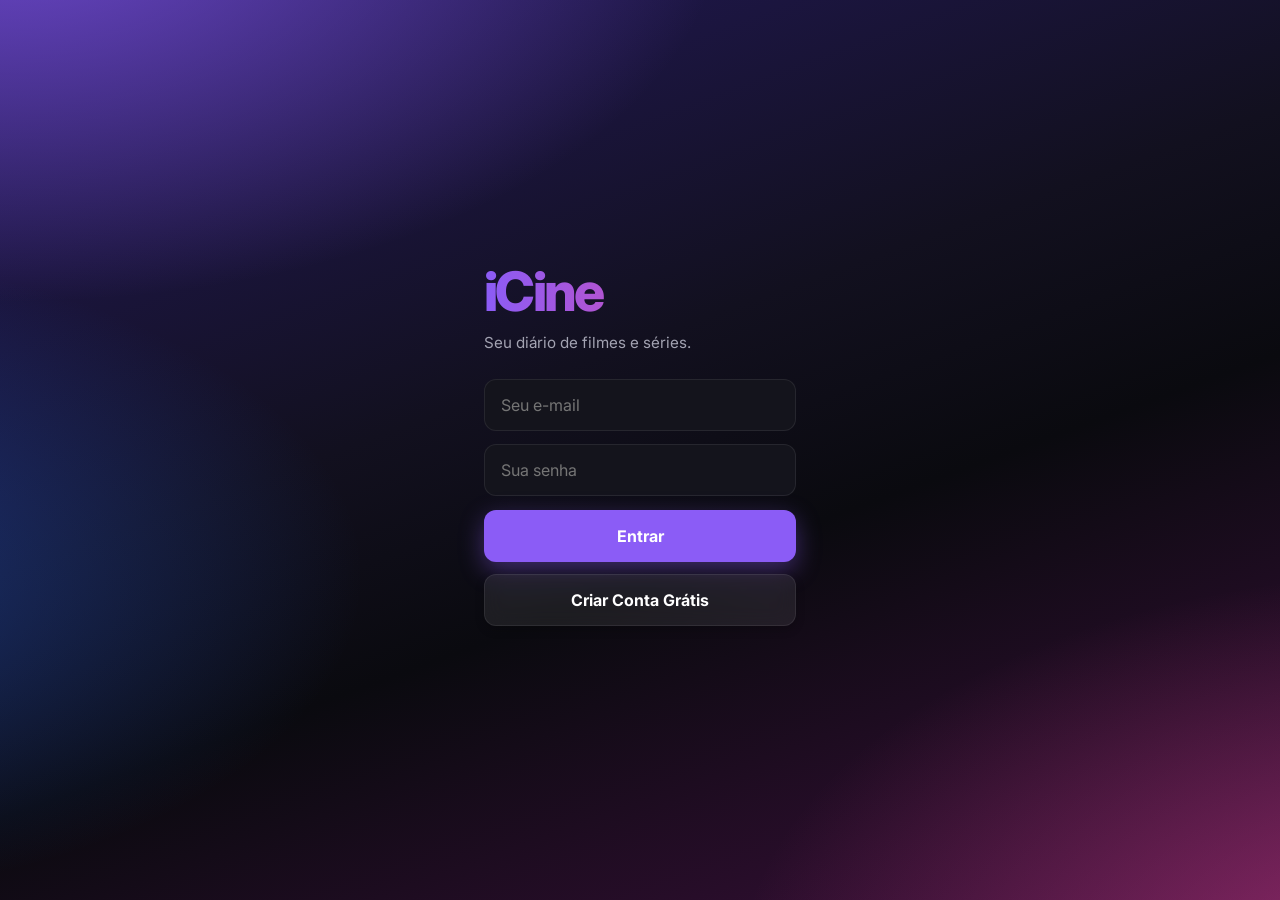
==== index.html @ 485ad8d0 "Perfil: frase embaixo do @ (até 120 caracteres), editável pelo próprio usuário - Toque na frase no m" ====
<!DOCTYPE html>
<html lang="pt-BR">
<head>
    <meta charset="UTF-8">
    <meta http-equiv="Cache-Control" content="no-cache, no-store, must-revalidate">
    <meta http-equiv="Pragma" content="no-cache">
    <meta http-equiv="Expires" content="0">
    <meta name="viewport" content="width=device-width, initial-scale=1.0, maximum-scale=1.0, user-scalable=no">
    <title>iCine | Seu Diário de Filmes</title>

    <meta name="apple-mobile-web-app-capable" content="yes">
    <meta name="apple-mobile-web-app-status-bar-style" content="black-translucent">
    <meta name="theme-color" content="#030712">
    <link rel="manifest" href="manifest.json">

    <script src="https://cdn.jsdelivr.net/npm/@supabase/supabase-js@2"></script>
    <style>

        .btn-assistir {
            display: flex; align-items: center; justify-content: center; gap: 10px;
            width: 100%; padding: 16px 20px; border-radius: 50px;
            font-size: 16px; font-weight: 700; color: #ffffff; text-decoration: none;
            border: none; transition: transform 0.2s ease, box-shadow 0.2s ease;
        }
        .btn-stremio {
            background: linear-gradient(135deg, #8b5cf6, #6d28d9);
            box-shadow: 0 6px 20px rgba(139, 92, 246, 0.4);
        }
        .btn-online {
            background: linear-gradient(135deg, #f43f5e, #be123c);
            box-shadow: 0 6px 20px rgba(244, 63, 94, 0.4);
        }
        .btn-assistir:active {
            transform: scale(0.96);
            box-shadow: 0 2px 10px rgba(0, 0, 0, 0.5);
        }

        /* Forçando o novo design dos botões principais */
        #btn-assistir-agora, #btn-assistir-web {
            display: flex !important;
            align-items: center !important;
            justify-content: center !important;
            gap: 10px !important;
            width: 100% !important;
            padding: 18px 20px !important; /* Aumentado para ficar mais alto no touch */
            border-radius: 50px !important;
            font-size: 16px !important;
            font-weight: 700 !important;
            color: #ffffff !important;
            border: none !important;
            margin-bottom: 12px !important;
        }

        /* Cores do Botão Stremio */
        #btn-assistir-agora {
            background: linear-gradient(135deg, #8b5cf6, #6d28d9) !important;
            box-shadow: 0 6px 20px rgba(139, 92, 246, 0.4) !important;
        }

        /* Cores do Botão Legendado (Vermelho Netflix) */
        #btn-assistir-web {
            background: linear-gradient(135deg, #f43f5e, #be123c) !important;
            box-shadow: 0 6px 20px rgba(244, 63, 94, 0.4) !important;
        }

        /* Efeito de clique */
        #btn-assistir-agora:active, #btn-assistir-web:active {
            transform: scale(0.96) !important;
        }

        /* ========================================= */
        /* === MODAL DE DETALHES (FILME / SÉRIE) === */
        /* ========================================= */
        /* .modal-content.immersive-modal: precisa vencer o padding de .modal-content (declarado mais abaixo) */
        .modal-content.immersive-modal { width: 100%; max-width: 600px; height: 92vh; padding: 0; border-radius: 22px 22px 0 0; border-top: none; overflow-y: auto; overflow-x: hidden; background-color: var(--bg-color); position: relative; display: flex; flex-direction: column; scrollbar-width: none; margin: 0 auto; text-align: left; }
        .immersive-modal::-webkit-scrollbar { display: none; }

        .detalhe-hero { position: relative; width: 100%; aspect-ratio: 16 / 9; flex-shrink: 0; overflow: hidden; background-color: #0b1120; background-size: cover; background-position: center top; }
        /* Degradê: escurece o topo (botões) e funde a base com o fundo do modal */
        .detalhe-hero-gradient { position: absolute; inset: 0; z-index: 1; pointer-events: none; background: linear-gradient(to bottom, rgba(3, 7, 18, 0.55) 0%, rgba(3, 7, 18, 0) 22%, rgba(3, 7, 18, 0) 55%, rgba(3, 7, 18, 0.75) 85%, var(--bg-color) 100%); }

        /* Trailer do YouTube: aparece com fade quando começa a tocar */
        .video-background-wrapper { position: absolute; inset: 0; z-index: 0; pointer-events: none; opacity: 0; transition: opacity 0.8s ease; }
        .video-background-wrapper.tocando { opacity: 1; }
        /* Zoom leve para esconder título/controles do YouTube */
        .video-background-wrapper iframe { position: absolute; top: 50%; left: 50%; width: 100%; height: 100%; transform: translate(-50%, -50%) scale(1.35); border: none; pointer-events: none; }

        .btn-close-floating, .btn-som-trailer { position: absolute; z-index: 5; display: flex; align-items: center; justify-content: center; border-radius: 50%; color: #fff; background: rgba(3, 7, 18, 0.45); border: 1px solid rgba(255, 255, 255, 0.18); backdrop-filter: blur(10px); -webkit-backdrop-filter: blur(10px); cursor: pointer; transition: background 0.2s, transform 0.15s; }
        .btn-close-floating { top: 14px; right: 14px; width: 36px; height: 36px; font-size: 1.5rem; line-height: 1; }
        .btn-som-trailer { right: 14px; bottom: 18px; width: 34px; height: 34px; padding: 0; }
        .btn-som-trailer[hidden] { display: none; }
        .btn-som-trailer svg { width: 18px; height: 18px; }
        .btn-som-trailer .icone-som-off, .btn-som-trailer.mudo .icone-som-on { display: none; }
        .btn-som-trailer.mudo .icone-som-off { display: block; }
        .btn-close-floating:hover, .btn-som-trailer:hover { background: rgba(139, 92, 246, 0.55); }
        .btn-close-floating:active, .btn-som-trailer:active { transform: scale(0.92); }
        .btn-close-floating:focus-visible, .btn-som-trailer:focus-visible { outline: 2px solid var(--pink); outline-offset: 2px; }

        .detalhe-body { position: relative; z-index: 2; display: flex; flex-direction: column; align-items: stretch; padding: 0 20px 40px; margin-top: -28px; }
        .detalhe-cabecalho { margin-bottom: 1.25rem; }
        .detalhe-chip-tipo { display: inline-block; margin-bottom: 0.5rem; padding: 3px 10px; border-radius: 999px; font-size: 0.68rem; font-weight: 800; letter-spacing: 0.08em; text-transform: uppercase; color: #fff; background: linear-gradient(135deg, var(--purple), var(--pink)); box-shadow: 0 0 12px rgba(139, 92, 246, 0.45); }
        .hero-title { font-size: 1.85rem; font-weight: 900; line-height: 1.1; margin: 0 0 0.45rem; color: #fff; text-shadow: 0 2px 12px rgba(0, 0, 0, 0.8); }
        .hero-meta { display: flex; flex-wrap: wrap; align-items: center; gap: 0 0.55rem; font-size: 0.88rem; font-weight: 600; color: #cbd5e1; }
        .hero-meta > span:empty { display: none; }
        .hero-meta > span:not(:empty) + span:not(:empty)::before { content: '•'; margin-right: 0.55rem; color: var(--text-muted); }
        .detalhe-nota .imdb-score { font-weight: 800; color: #fbbf24; }
        .detalhe-generos { display: flex; flex-wrap: wrap; gap: 6px; margin-top: 0.7rem; }
        .detalhe-generos:empty { display: none; }
        .detalhe-genero { padding: 4px 10px; border-radius: 999px; font-size: 0.74rem; font-weight: 600; color: #e2e8f0; background: rgba(255, 255, 255, 0.07); border: 1px solid rgba(255, 255, 255, 0.12); }
        .detalhe-tagline { margin-top: 0.7rem; font-size: 0.9rem; font-style: italic; color: #a5b4fc; }

        /* Ações secundárias: linha única, ícone em círculo + rótulo */
        .acoes-detalhe { display: flex; gap: 6px; width: 100%; margin: 6px 0 4px; }
        .acao-detalhe { flex: 1 1 0; min-width: 0; display: flex; flex-direction: column; align-items: center; gap: 7px; padding: 6px 2px; border: none; background: none; color: #e2e8f0; font-family: inherit; font-size: 0.74rem; font-weight: 600; text-decoration: none; cursor: pointer; -webkit-tap-highlight-color: transparent; }
        .acao-detalhe > span:last-child { max-width: 100%; overflow: hidden; text-overflow: ellipsis; white-space: nowrap; }
        .acao-icone { --acento: 168, 85, 247; width: 46px; height: 46px; border-radius: 50%; display: flex; align-items: center; justify-content: center; color: rgb(var(--acento)); background: rgba(var(--acento), 0.12); border: 1px solid rgba(var(--acento), 0.35); transition: transform 0.18s, box-shadow 0.18s, background 0.18s; }
        .acao-icone svg { width: 20px; height: 20px; fill: none; stroke: currentColor; stroke-width: 2; stroke-linecap: round; stroke-linejoin: round; }
        #detalhe-trailer-novo .acao-icone svg { fill: currentColor; stroke: none; }
        #btn-recomendar-amigo-novo .acao-icone { --acento: 56, 189, 248; }
        #detalhe-trailer-novo .acao-icone { --acento: 96, 165, 250; }
        #detalhe-shorts-novo .acao-icone { --acento: 251, 146, 60; }
        #btn-fixar-radar-novo .acao-icone { --acento: 244, 63, 94; }
        @media (hover: hover) { .acao-detalhe:hover .acao-icone { transform: translateY(-2px); background: rgba(var(--acento), 0.22); box-shadow: 0 0 16px rgba(var(--acento), 0.35); } }
        .acao-detalhe:active .acao-icone { transform: scale(0.92); }
        .acao-detalhe:focus-visible { outline: none; }
        .acao-detalhe:focus-visible .acao-icone { outline: 2px solid var(--pink); outline-offset: 2px; }

        .detalhe-sinopse { font-size: 0.95rem; color: #d1d5db; line-height: 1.65; margin-top: 1.25rem; text-align: left; width: 100%; background: rgba(17, 24, 39, 0.6); padding: 15px; border-radius: 14px; border: 1px solid rgba(255, 255, 255, 0.06); }
        .detalhe-subtitulo { margin: 1.5rem 0 0.6rem; font-size: 0.95rem; font-weight: 800; color: #fff; }

        @media (max-width: 360px) {
            .hero-title { font-size: 1.55rem; }
            .acao-icone { width: 40px; height: 40px; }
            .acao-detalhe { font-size: 0.68rem; }
        }

        /* Botões Estilo Pílula (Modernos) */
        .hero-buttons { display: flex; flex-direction: column; gap: 12px; width: 100%; margin-bottom: 15px; }
        .btn-hero-primary { background: var(--purple); color: white; border: none; padding: 14px 24px; border-radius: 50px; font-weight: 800; font-size: 1rem; cursor: pointer; width: 100%; box-shadow: 0 4px 15px rgba(139, 92, 246, 0.4); display: flex; justify-content: center; align-items: center; gap: 8px; }
        .btn-hero-secondary { background: rgba(255, 255, 255, 0.1); backdrop-filter: blur(10px); color: white; border: 1px solid rgba(255, 255, 255, 0.2); padding: 12px 24px; border-radius: 50px; font-weight: 700; font-size: 0.95rem; cursor: pointer; width: 100%; display: flex; justify-content: center; align-items: center; gap: 8px; }
        .secondary-actions { display: flex; gap: 10px; width: 100%; justify-content: center; flex-wrap: wrap; }
        .secondary-actions button, .secondary-actions a { background: transparent; border: 1px solid #4b5563; color: #d1d5db; padding: 8px 16px; border-radius: 20px; font-size: 0.8rem; font-weight: 700; cursor: pointer; text-decoration: none; transition: 0.2s; display: flex; align-items: center; gap: 6px; }
        .secondary-actions button:active, .secondary-actions a:active { background: rgba(255,255,255,0.1); }

        /* ========================================= */
        /* === BLOCO: CSS BASE & VARIÁVEIS === */
        /* ========================================= */
        :root {
            --bg-color: #030712; --text-main: #f9fafb; --text-muted: #9ca3af;
            --purple: #8b5cf6; --pink: #ec4899; --card-bg: #111827;
            --red: #ef4444; --blue: #3b82f6; 
            --rotten: #fa320a; --imdb: #eab308; --tmdb: #60a5fa; --youtube: #ff0000;
        }

        * { margin: 0; padding: 0; box-sizing: border-box; font-family: system-ui, -apple-system, sans-serif; -webkit-tap-highlight-color: transparent; }
        body { background-color: var(--bg-color); color: var(--text-main); padding-top: 60px; padding-bottom: 80px; }

        /* ========================================= */
        /* === BLOCO: CSS CABEÇALHO & MENU (NAV) === */
        /* ========================================= */
        header { position: fixed; top: 0; left: 0; right: 0; height: 60px; display: flex; justify-content: space-between; align-items: center; padding: 0 1.5rem; background-color: rgba(3, 7, 18, 0.8); backdrop-filter: blur(12px); border-bottom: 1px solid #1f2937; z-index: 150; }
        .logo { font-size: 1.5rem; font-weight: 900; background: linear-gradient(to right, var(--purple), var(--pink)); -webkit-background-clip: text; color: transparent; }
        .btn-sair { font-size: 0.85rem; color: var(--red); padding: 0.3rem 0.6rem; border: 1px solid var(--red); border-radius: 6px; background: none; cursor: pointer; font-weight: bold; }

        nav { position: fixed; bottom: 0; left: 0; right: 0; height: 65px; background-color: rgba(17, 24, 39, 0.95); backdrop-filter: blur(12px); border-top: 1px solid #1f2937; display: flex; justify-content: space-around; align-items: center; z-index: 150; padding-bottom: max(0px, env(safe-area-inset-bottom)); }
        .nav-btn { background: none; border: none; color: var(--text-muted); font-size: 0.85rem; font-weight: 600; cursor: pointer; transition: 0.2s; display: flex; flex-direction: column; align-items: center; gap: 4px; flex: 1; height: 100%; justify-content: center; position: relative; }
        .nav-btn .icon { font-size: 1.2rem; }
        .nav-btn.active { color: var(--purple); }

        /* Ícone de Amigos no cabeçalho (ao lado da logo) */
        .header-esquerda { display: flex; align-items: center; gap: 0.75rem; }
        .btn-header-amigos { position: relative; width: 38px; height: 38px; display: flex; align-items: center; justify-content: center; padding: 0; border-radius: 50%; color: #e2e8f0; background: rgba(255, 255, 255, 0.07); border: 1px solid rgba(255, 255, 255, 0.12); cursor: pointer; transition: background 0.2s, color 0.2s, border-color 0.2s, box-shadow 0.2s, transform 0.15s; -webkit-tap-highlight-color: transparent; }
        .btn-header-amigos svg { width: 20px; height: 20px; fill: none; stroke: currentColor; stroke-width: 1.9; stroke-linecap: round; stroke-linejoin: round; }
        .btn-header-amigos.com-foto { padding: 0; overflow: hidden; }
        .btn-header-amigos.com-foto > svg { display: none; }
        .btn-header-amigos .header-avatar { position: absolute; inset: 0; width: 100%; height: 100%; border-radius: 50%; overflow: hidden; display: flex; align-items: center; justify-content: center; background: linear-gradient(135deg, var(--purple), var(--pink)); color: #fff; font-weight: 900; font-size: 0.95rem; }
        .btn-header-amigos .header-avatar img { position: absolute; inset: 0; width: 100%; height: 100%; object-fit: cover; }
        .btn-header-amigos:hover { background: rgba(139, 92, 246, 0.18); border-color: rgba(139, 92, 246, 0.5); }
        .btn-header-amigos:active { transform: scale(0.92); }
        .btn-header-amigos:focus-visible { outline: 2px solid var(--pink); outline-offset: 2px; }
        .btn-header-amigos.active { color: #fff; background: var(--purple); border-color: var(--purple); box-shadow: 0 0 12px rgba(139, 92, 246, 0.55); }
        .btn-header-amigos .badge-notif { top: -3px; right: -3px; }

        /* ========================================= */
        /* === BLOCO: CSS ROLETA (aba Roleta) === */
        /* ========================================= */
        /* A aba ocupa a área entre o cabeçalho e a barra inferior (como Cenas) */
        #aba-roleta.ativa { position: fixed; top: 60px; bottom: 65px; left: 0; right: 0; z-index: 100; background: var(--bg-color); }
        /* overflow: clip (e não hidden): o resto da roda fica fora da tela e não pode virar área rolável */
        #aba-roleta .rol-tela { position: absolute; inset: 0; max-width: 1100px; margin: 0 auto; overflow: hidden; overflow: clip; touch-action: none; user-select: none; -webkit-user-select: none; color: var(--text-main); }
        #aba-roleta .rol-tela::before { content: ''; position: absolute; right: -30%; bottom: -10%; width: 110%; aspect-ratio: 1; border-radius: 50%; background: radial-gradient(circle, rgba(139, 92, 246, 0.22), transparent 65%); pointer-events: none; }
        #aba-roleta .rol-tela.modo-filtros .so-roleta { display: none !important; }
        #aba-roleta .rol-tela.modo-roleta .so-filtros { display: none !important; }
        #aba-roleta .chip { padding: 5px 11px; border-radius: 999px; font-size: 0.78rem; font-weight: 700; background: rgba(255, 255, 255, 0.07); border: 1px solid rgba(255, 255, 255, 0.12); }
        #aba-roleta .chip.forte { background: linear-gradient(135deg, var(--purple), var(--pink)); border: none; }
        #aba-roleta .chip.editar { background: none; border: 1px dashed rgba(139, 92, 246, 0.6); color: #c4b5fd; cursor: pointer; }

        /* --- Etapas de filtro (funil) --- */
        #aba-roleta .filtros-tela { position: absolute; z-index: 5; inset: 0; display: flex; flex-direction: column; padding: 14px 18px 0; touch-action: pan-y; }
        #aba-roleta .f-cabecalho { display: flex; align-items: center; gap: 10px; }
        #aba-roleta .f-voltar { width: 34px; height: 34px; flex-shrink: 0; border-radius: 50%; border: 1px solid rgba(255, 255, 255, 0.14); background: rgba(255, 255, 255, 0.06); color: #fff; font-size: 1.3rem; line-height: 1; cursor: pointer; transition: opacity 0.2s; }
        #aba-roleta .f-voltar:disabled { opacity: 0; pointer-events: none; }
        #aba-roleta .f-progresso { flex: 1; display: grid; grid-template-columns: repeat(3, 1fr); gap: 5px; }
        #aba-roleta .f-progresso span { height: 5px; border-radius: 999px; background: rgba(255, 255, 255, 0.1); transition: background 0.3s; }
        #aba-roleta .f-progresso span.feito { background: linear-gradient(90deg, var(--purple), var(--pink)); }
        #aba-roleta .f-passo-txt { font-size: 0.75rem; font-weight: 700; color: var(--text-muted); white-space: nowrap; }
        #aba-roleta .f-conteudo { flex: 1; overflow-y: auto; margin: 0 -18px; padding: 18px 18px 14px; scrollbar-width: none; }
        #aba-roleta .f-conteudo::-webkit-scrollbar { display: none; }
        #aba-roleta .f-etapa { display: none; animation: rolEntrarEtapa 0.3s ease; }
        #aba-roleta .f-etapa.ativa { display: block; }
        @keyframes rolEntrarEtapa { from { opacity: 0; transform: translateX(18px); } to { opacity: 1; transform: none; } }
        #aba-roleta .f-etapa h2 { font-size: 1.35rem; font-weight: 900; margin: 0; }
        #aba-roleta .f-etapa .sub { margin-top: 4px; font-size: 0.85rem; color: var(--text-muted); }
        #aba-roleta .f-etapa .sub b { color: #c4b5fd; }
        #aba-roleta .f-tipos { display: grid; grid-template-columns: 1fr 1fr; gap: 12px; margin-top: 16px; }
        #aba-roleta .f-tipo { display: flex; flex-direction: column; align-items: center; gap: 8px; padding: 26px 10px; border-radius: 20px; border: 1px solid rgba(255, 255, 255, 0.12); background: rgba(255, 255, 255, 0.05); color: #fff; cursor: pointer; transition: transform 0.15s, border-color 0.2s, box-shadow 0.2s, background 0.2s; }
        #aba-roleta .f-tipo .emoji { font-size: 2.6rem; }
        #aba-roleta .f-tipo .nome { font-size: 1.05rem; font-weight: 900; }
        #aba-roleta .f-tipo .qtd { font-size: 0.75rem; color: var(--text-muted); }
        #aba-roleta .f-generos { display: grid; grid-template-columns: repeat(2, 1fr); gap: 8px; margin-top: 16px; }
        #aba-roleta .f-genero { display: flex; align-items: center; gap: 8px; padding: 12px; border-radius: 14px; border: 1px solid rgba(255, 255, 255, 0.12); background: rgba(255, 255, 255, 0.05); color: #fff; font-size: 0.88rem; font-weight: 700; text-align: left; cursor: pointer; transition: transform 0.15s, border-color 0.2s, box-shadow 0.2s, background 0.2s; }
        #aba-roleta .f-genero .emoji { font-size: 1.2rem; }
        #aba-roleta .sub.alerta { color: #f9a8d4; font-weight: 700; }
        #aba-roleta .f-genero.negado { animation: rolNegado 0.35s; }
        @keyframes rolNegado { 20%, 60% { transform: translateX(-5px); } 40%, 80% { transform: translateX(5px); } }
        #aba-roleta .f-streamings { display: grid; grid-template-columns: repeat(3, 1fr); gap: 10px; margin-top: 16px; }
        #aba-roleta .f-streaming { position: relative; display: flex; flex-direction: column; align-items: center; gap: 6px; padding: 10px 4px; border-radius: 16px; border: 1px solid rgba(255, 255, 255, 0.12); background: rgba(255, 255, 255, 0.05); color: #e2e8f0; font-size: 0.72rem; font-weight: 700; cursor: pointer; transition: transform 0.15s, border-color 0.2s, box-shadow 0.2s, background 0.2s; }
        #aba-roleta .f-streaming img { width: 48px; height: 48px; border-radius: 12px; object-fit: cover; }
        #aba-roleta .f-streaming .check { position: absolute; top: 6px; right: 6px; width: 18px; height: 18px; border-radius: 50%; background: var(--pink); color: #fff; font-size: 0.7rem; display: none; align-items: center; justify-content: center; }
        #aba-roleta .f-streaming.sel .check { display: flex; }
        #aba-roleta .f-tipo:active, #aba-roleta .f-genero:active, #aba-roleta .f-streaming:active { transform: scale(0.96); }
        #aba-roleta .f-tipo.sel, #aba-roleta .f-genero.sel, #aba-roleta .f-streaming.sel { border-color: var(--purple); background: rgba(139, 92, 246, 0.2); box-shadow: 0 0 16px rgba(139, 92, 246, 0.45); }
        #aba-roleta button:focus-visible { outline: 2px solid var(--pink); outline-offset: 2px; }
        #aba-roleta .f-rodape { display: flex; gap: 8px; padding: 12px 0 14px; }
        #aba-roleta .f-rodape:empty { display: none; }
        #aba-roleta .f-btn { flex: 1; padding: 14px; border-radius: 999px; border: 1px solid rgba(255, 255, 255, 0.14); background: rgba(255, 255, 255, 0.06); color: #fff; font-size: 0.95rem; font-weight: 800; cursor: pointer; }
        #aba-roleta .f-btn.primario { flex: 2; border: none; background: linear-gradient(135deg, var(--purple), var(--pink)); box-shadow: 0 8px 22px rgba(236, 72, 153, 0.35); }
        #aba-roleta .f-btn:disabled { opacity: 0.45; cursor: default; box-shadow: none; }
        #aba-roleta .f-erro { margin-top: 10px; font-size: 0.82rem; color: #fca5a5; }

        /* --- Roda: o círculo inteiro existe, mas só 1/4 aparece (centro no canto inferior direito) --- */
        /* Cabeçalho: gênero em destaque + uma linha de resumo; ações só com ícones */
        #aba-roleta .topo { position: relative; z-index: 4; display: flex; align-items: center; gap: 8px; padding: 18px 18px 0; }
        #aba-roleta .rol-cab-texto { flex: 1; min-width: 0; }
        #aba-roleta .titulo { font-size: 1.6rem; font-weight: 900; margin: 0; line-height: 1.15; color: #fff; white-space: nowrap; overflow: hidden; text-overflow: ellipsis; }
        #aba-roleta .titulo.varios { font-size: 1.2rem; line-height: 1.2; white-space: normal; display: -webkit-box; -webkit-line-clamp: 2; -webkit-box-orient: vertical; }
        #aba-roleta .rol-sub { margin-top: 4px; font-size: 0.82rem; color: var(--text-muted); white-space: nowrap; overflow: hidden; text-overflow: ellipsis; }
        #aba-roleta .rol-icone { width: 42px; height: 42px; flex-shrink: 0; display: flex; align-items: center; justify-content: center; padding: 0; border-radius: 50%; color: #e2e8f0; background: rgba(255, 255, 255, 0.07); border: 1px solid rgba(255, 255, 255, 0.12); cursor: pointer; transition: background 0.2s, transform 0.15s; }
        #aba-roleta .rol-icone svg { width: 20px; height: 20px; fill: none; stroke: currentColor; stroke-width: 2; stroke-linecap: round; stroke-linejoin: round; }
        #aba-roleta .rol-icone:hover { background: rgba(139, 92, 246, 0.25); }
        #aba-roleta .rol-icone:active { transform: scale(0.92); }
        #aba-roleta .rol-icone:disabled { opacity: 0.4; }
        #aba-roleta .roda { position: absolute; z-index: 2; border-radius: 50%; overflow: hidden; background: #0b1120; cursor: grab; touch-action: none; box-shadow: 0 0 0 6px rgba(139, 92, 246, 0.85), 0 0 0 9px rgba(236, 72, 153, 0.5), 0 0 40px rgba(139, 92, 246, 0.6); }
        #aba-roleta .roda.arrastando { cursor: grabbing; }
        /* Canvas cobre só o quarto visível (canto superior esquerdo da caixa da roda) */
        #aba-roleta .roda-canvas { position: absolute; left: 0; top: 0; pointer-events: none; }
        #aba-roleta .miolo-sombra { position: absolute; inset: 0; border-radius: 50%; pointer-events: none; background: radial-gradient(circle, rgba(3, 7, 18, 0.95) 0 28%, rgba(3, 7, 18, 0) 55%); }
        #aba-roleta .centro { position: absolute; z-index: 3; border-radius: 50%; background: radial-gradient(circle at 35% 35%, #c084fc, var(--purple) 45%, #6d28d9); box-shadow: 0 0 25px rgba(139, 92, 246, 0.8); pointer-events: none; }
        #aba-roleta .rol-pipocas { position: absolute; inset: 0; z-index: 8; width: 100%; height: 100%; pointer-events: none; }
        #aba-roleta .ponteiro { position: absolute; z-index: 4; width: 34px; height: 40px; pointer-events: none; filter: drop-shadow(0 4px 10px rgba(236, 72, 153, 0.8)); }
        #aba-roleta .ponteiro svg { width: 100%; height: 100%; }
        #aba-roleta .ponteiro.tique { animation: rolTique 0.12s ease-out; }
        @keyframes rolTique { 50% { transform: var(--rot) rotate(-14deg); } }
        #aba-roleta .btn-girar { position: absolute; z-index: 4; left: 18px; bottom: 18px; padding: 15px 34px; border: none; border-radius: 999px; font-size: 1.05rem; font-weight: 900; letter-spacing: 0.02em; color: #fff; background: linear-gradient(135deg, var(--purple), var(--pink)); box-shadow: 0 8px 25px rgba(236, 72, 153, 0.45); cursor: pointer; transition: transform 0.15s, opacity 0.2s; }
        #aba-roleta .btn-girar:active { transform: scale(0.95); }
        #aba-roleta .btn-girar:disabled { opacity: 0.5; cursor: default; }
        /* Sorteado: ocupa todo o espaço entre o topo e a roda (top/altura calculados em posicionar()) */
        #aba-roleta .rol-fundo { position: absolute; z-index: 0; left: -10%; right: -10%; top: -20px; background-size: cover; background-position: center 25%; filter: blur(30px) saturate(1.2); opacity: 0; visibility: hidden; transform: scale(1.1); transition: opacity 0.6s, visibility 0s 0.6s; pointer-events: none; -webkit-mask-image: linear-gradient(to bottom, #000 55%, transparent); mask-image: linear-gradient(to bottom, #000 55%, transparent); }
        #aba-roleta .rol-fundo.visivel { opacity: 0.45; visibility: visible; transition: opacity 0.6s; }
        #aba-roleta .vencedor, #aba-roleta .vencedor-vazio { position: absolute; z-index: 6; left: 18px; right: 18px; }
        #aba-roleta .vencedor { display: flex; gap: 16px; opacity: 0; transform: translateY(12px); transition: opacity 0.35s, transform 0.35s; pointer-events: none; }
        #aba-roleta .vencedor.visivel { opacity: 1; transform: none; pointer-events: auto; }
        #aba-roleta .v-capa { height: 100%; aspect-ratio: 2 / 3; flex-shrink: 0; padding: 0; border: none; border-radius: 16px; overflow: hidden; background: #111827; cursor: pointer; box-shadow: 0 18px 40px rgba(0, 0, 0, 0.6), 0 0 0 1px rgba(255, 255, 255, 0.08); transition: transform 0.15s; }
        #aba-roleta .v-capa img { width: 100%; height: 100%; object-fit: cover; display: block; }
        #aba-roleta .v-info { flex: 1; min-width: 0; display: flex; flex-direction: column; gap: 6px; padding: 4px 0; }
        #aba-roleta .vencedor-rotulo { font-size: 0.68rem; font-weight: 800; letter-spacing: 0.1em; text-transform: uppercase; color: #f9a8d4; }
        #aba-roleta .v-titulo { margin: 0; font-size: 1.3rem; font-weight: 900; line-height: 1.15; color: #fff; display: -webkit-box; -webkit-line-clamp: 2; -webkit-box-orient: vertical; overflow: hidden; }
        #aba-roleta .vencedor .meta { font-size: 0.85rem; color: #cbd5e1; }
        #aba-roleta .vencedor .meta b { color: #fbbf24; }
        #aba-roleta .v-sinopse { flex: 0 1 auto; min-height: 0; margin: 0; font-size: 0.8rem; line-height: 1.45; color: var(--text-muted); overflow: hidden; display: -webkit-box; -webkit-line-clamp: 3; -webkit-box-orient: vertical; }
        #aba-roleta .v-acoes { display: flex; gap: 8px; margin-top: auto; }
        #aba-roleta .v-detalhes { flex: 1; padding: 11px 10px; border: none; border-radius: 999px; font-size: 0.88rem; font-weight: 800; color: #fff; background: linear-gradient(135deg, var(--purple), var(--pink)); cursor: pointer; transition: transform 0.15s; }
        #aba-roleta .v-salvar { width: 42px; height: 42px; flex-shrink: 0; display: flex; align-items: center; justify-content: center; padding: 0; border-radius: 50%; color: #fff; background: rgba(255, 255, 255, 0.1); border: 1px solid rgba(255, 255, 255, 0.18); cursor: pointer; transition: transform 0.15s, background 0.2s; }
        #aba-roleta .v-salvar svg { width: 20px; height: 20px; fill: none; stroke: currentColor; stroke-width: 2.5; stroke-linecap: round; }
        #aba-roleta .v-salvar:hover { background: rgba(139, 92, 246, 0.35); }
        #aba-roleta .v-capa:active, #aba-roleta .v-detalhes:active, #aba-roleta .v-salvar:active { transform: scale(0.95); }
        /* Layout largo (computador): coluna com capa grande em cima e texto embaixo */
        #aba-roleta .layout-largo .vencedor { flex-direction: column; gap: 14px; }
        #aba-roleta .layout-largo .v-capa { height: auto; flex: 1 1 auto; min-height: 0; align-self: flex-start; max-width: 100%; }
        #aba-roleta .layout-largo .v-capa img { height: 100%; width: auto; aspect-ratio: 2 / 3; }
        #aba-roleta .layout-largo .v-info { flex: 0 0 auto; padding: 0; }
        #aba-roleta .layout-largo .v-titulo { font-size: 1.6rem; -webkit-line-clamp: 2; }
        #aba-roleta .layout-largo .v-acoes { margin-top: 6px; max-width: 320px; }
        #aba-roleta .layout-largo .rol-fundo { -webkit-mask-image: linear-gradient(to right, #000 40%, transparent 85%); mask-image: linear-gradient(to right, #000 40%, transparent 85%); }
        /* Convite antes do primeiro giro (mesmo espaço do sorteado) */
        #aba-roleta .vencedor-vazio { display: flex; flex-direction: column; align-items: center; justify-content: center; gap: 6px; text-align: center; border-radius: 20px; border: 1.5px dashed rgba(139, 92, 246, 0.4); background: rgba(139, 92, 246, 0.05); transition: opacity 0.3s; }
        #aba-roleta .vencedor-vazio.oculto { opacity: 0; pointer-events: none; }
        #aba-roleta .vv-icone { font-size: 2.2rem; }
        #aba-roleta .vv-titulo { font-size: 1rem; font-weight: 800; color: #e9d5ff; }
        #aba-roleta .vv-texto { font-size: 0.82rem; color: var(--text-muted); }
        @media (prefers-reduced-motion: reduce) { #aba-roleta .f-etapa { animation: none; } }

        /* ========================================= */
        /* === BLOCO: CSS LAYOUT PRINCIPAL & ABAS === */
        /* ========================================= */
        main { padding: 1.5rem 1rem; max-width: 1200px; margin: 0 auto; overflow: hidden; }
        .aba { display: none; animation: fadeIn 0.3s ease-out; }
        .aba.ativa { display: block; }
        @keyframes fadeIn { from { opacity: 0; transform: translateY(5px); } to { opacity: 1; transform: translateY(0); } }

        h2 { font-size: 1.25rem; margin-bottom: 1rem; display: flex; align-items: center; gap: 0.5rem; margin-top: 0.5rem; }
        .h2-detail { width: 5px; height: 22px; background-color: var(--purple); border-radius: 4px; }
        .empty-msg { color: var(--text-muted); font-size: 0.9rem; font-style: italic; padding: 1rem 0; grid-column: 1 / -1; text-align: center; }

        /* ========================================= */
        /* === BLOCO: CSS EXPLORAR & FILTROS === */
        /* ========================================= */
        .filters-container { display: flex; gap: 0.75rem; margin-bottom: 1.5rem; flex-direction: column; }
        .filter-input { padding: 0.8rem 1rem; border-radius: 10px; border: 1px solid #374151; background-color: #1f2937; color: white; font-size: 0.95rem; outline: none; width: 100%; }
        .filter-input:focus { border-color: var(--purple); }
        .filters-row { display: flex; gap: 0.75rem; width: 100%; }
        .filters-row select { flex: 1; }

        /* === Toggle Filmes / Séries === */
        .tipo-conteudo-toggle { display: flex; gap: 0.25rem; padding: 0.3rem; margin-bottom: 1rem; border-radius: 999px; background: rgba(255, 255, 255, 0.08); border: 1px solid rgba(255, 255, 255, 0.12); backdrop-filter: blur(10px); -webkit-backdrop-filter: blur(10px); }
        .tipo-conteudo-btn { flex: 1; padding: 0.6rem 1rem; border: none; border-radius: 999px; background: transparent; color: var(--text-muted); font-size: 0.9rem; font-weight: 700; cursor: pointer; transition: background 0.2s, color 0.2s, box-shadow 0.2s; }
        .tipo-conteudo-btn.ativo { background: var(--purple); color: #fff; box-shadow: 0 0 12px rgba(139, 92, 246, 0.6); }
        .tipo-conteudo-btn:focus-visible { outline: 2px solid var(--pink); outline-offset: 2px; }

        /* === Botão Carregar Mais (Explorar) === */
        .flex-center { display: flex; justify-content: center; width: 100%; margin: 1.75rem 0 1rem; }
        .btn-carregar-mais { position: relative; display: inline-flex; align-items: center; justify-content: center; gap: 0.6rem; min-width: 220px; padding: 0.85rem 1.75rem; border-radius: 999px; border: 1px solid rgba(139, 92, 246, 0.45); background: rgba(255, 255, 255, 0.06); backdrop-filter: blur(10px); -webkit-backdrop-filter: blur(10px); color: #f9fafb; font-size: 0.95rem; font-weight: 700; letter-spacing: 0.01em; cursor: pointer; box-shadow: 0 0 0 rgba(139, 92, 246, 0); transition: background 0.2s, border-color 0.2s, box-shadow 0.2s, transform 0.15s; }
        .btn-carregar-mais .btn-carregar-mais-icone { display: inline-flex; align-items: center; justify-content: center; width: 26px; height: 26px; border-radius: 50%; background: linear-gradient(135deg, var(--purple), var(--pink)); font-size: 0.85rem; line-height: 1; }
        .btn-carregar-mais:hover { background: rgba(139, 92, 246, 0.14); border-color: rgba(139, 92, 246, 0.8); box-shadow: 0 0 18px rgba(139, 92, 246, 0.35); }
        .btn-carregar-mais:active { transform: scale(0.97); }
        .btn-carregar-mais:focus-visible { outline: 2px solid var(--pink); outline-offset: 3px; }
        .btn-carregar-mais.carregando { cursor: wait; opacity: 0.85; }
        .btn-carregar-mais.carregando .btn-carregar-mais-icone { background: transparent; border: 2px solid rgba(255, 255, 255, 0.25); border-top-color: var(--pink); animation: girarCarregarMais 0.8s linear infinite; }
        .btn-carregar-mais.carregando .btn-carregar-mais-icone span { visibility: hidden; }
        @keyframes girarCarregarMais { to { transform: rotate(360deg); } }

        /* ========================================= */
        /* === BLOCO: CSS CARDS DE FILMES & GRIDS === */
        /* ========================================= */
        .movies-slider { display: flex; overflow-x: auto; gap: 1rem; padding-bottom: 1rem; scrollbar-width: none; }
        .movies-slider::-webkit-scrollbar { display: none; } 
        .movies-slider .movie-card { flex-shrink: 0; width: calc((100% - 1rem) / 2.15); }
        .movies-grid { display: grid; grid-template-columns: repeat(2, 1fr); gap: 1rem; }

        .movie-card { background-color: var(--card-bg); border-radius: 12px; overflow: hidden; position: relative; display: flex; flex-direction: column; box-shadow: 0 4px 6px -1px rgba(0,0,0,0.3); transition: transform 0.2s; cursor: pointer; }
        .movie-card img { width: 100%; aspect-ratio: 2/3; object-fit: cover; }
        .movie-info { padding: 0.6rem; flex: 1; display: flex; flex-direction: column; justify-content: space-between; }
        .movie-title { font-size: 0.85rem; font-weight: 700; white-space: nowrap; overflow: hidden; text-overflow: ellipsis; }
        .movie-meta { display: flex; justify-content: space-between; font-size: 0.75rem; color: var(--text-muted); margin-top: 0.25rem; align-items: flex-start; }
        .movie-rating { font-weight: 800; font-size: 0.75rem; display: flex; flex-direction: column; align-items: flex-end; gap: 0.15rem; }
        .movie-card-overlay { position: absolute; inset: 0; background: rgba(3, 7, 18, 0.92); display: flex; flex-direction: column; justify-content: center; align-items: center; gap: 0.5rem; opacity: 0; transition: opacity 0.2s ease-in-out; padding: 0.75rem; pointer-events: none; }
        .movie-card.aberto .movie-card-overlay { opacity: 1; pointer-events: auto; }
        @media (hover: hover) and (pointer: fine) { .movie-card:hover .movie-card-overlay { opacity: 1; pointer-events: auto; } }

        /* ========================================= */
        /* === NOVO DESIGN PREMIUM: BOTÕES DO CARD === */
        /* ========================================= */
        .btn-action { 
            width: 100%; 
            padding: 10px 12px; 
            border: 1px solid rgba(255, 255, 255, 0.1); 
            border-radius: 12px; 
            font-weight: 600; 
            cursor: pointer; 
            font-size: 0.85rem; 
            display: flex;
            align-items: center;
            justify-content: center;
            gap: 8px; /* Espaço perfeito entre emoji e texto */
            color: #f8fafc;
            background: rgba(255, 255, 255, 0.05);
            backdrop-filter: blur(10px);
            -webkit-backdrop-filter: blur(10px);
            transition: all 0.2s cubic-bezier(0.4, 0, 0.2, 1);
            box-shadow: 0 4px 10px rgba(0, 0, 0, 0.2);
        }

        /* Efeito de clique fluido */
        .btn-action:active {
            transform: scale(0.96);
        }

        /* 🟣 Botão Lista / Adicionar */
        .btn-add { 
            background: rgba(139, 92, 246, 0.15); 
            border-color: rgba(139, 92, 246, 0.35); 
            color: #ddd6fe; 
        }
        @media (hover: hover) { .btn-add:hover { background: rgba(139, 92, 246, 0.3); border-color: rgba(139, 92, 246, 0.6); color: #fff; box-shadow: 0 0 15px rgba(139, 92, 246, 0.2); } }

        /* 💗 Botão Assistido */
        .btn-watched { 
            background: rgba(236, 72, 153, 0.15); 
            border-color: rgba(236, 72, 153, 0.35); 
            color: #fbcfe8;
        }
        @media (hover: hover) { .btn-watched:hover { background: rgba(236, 72, 153, 0.3); border-color: rgba(236, 72, 153, 0.6); color: #fff; box-shadow: 0 0 15px rgba(236, 72, 153, 0.2); } }

        /* 🔴 Botão Remover/Tirar */
        .btn-delete { 
            background: rgba(239, 68, 68, 0.15); 
            border-color: rgba(239, 68, 68, 0.35); 
            color: #fecaca;
        }
        @media (hover: hover) { .btn-delete:hover { background: rgba(239, 68, 68, 0.3); border-color: rgba(239, 68, 68, 0.6); color: #fff; box-shadow: 0 0 15px rgba(239, 68, 68, 0.2); } }

        /* 🔵 Botão Sinopse */
        .btn-info { 
            background: rgba(59, 130, 246, 0.15); 
            border-color: rgba(59, 130, 246, 0.35); 
            color: #bfdbfe;
        }
        @media (hover: hover) { .btn-info:hover { background: rgba(59, 130, 246, 0.3); border-color: rgba(59, 130, 246, 0.6); color: #fff; box-shadow: 0 0 15px rgba(59, 130, 246, 0.2); } }

        /* 🩵 Botão Playlist (Oculta estilos forçados do JS com !important) */
        .btn-action[data-action="add-playlist"] {
            background: rgba(14, 165, 233, 0.15) !important; 
            border-color: rgba(14, 165, 233, 0.35) !important;
            color: #bae6fd !important;
        }
        @media (hover: hover) {
            .btn-action[data-action="add-playlist"]:hover {
                background: rgba(14, 165, 233, 0.3) !important;
                border-color: rgba(14, 165, 233, 0.6) !important;
                color: #fff !important;
                box-shadow: 0 0 15px rgba(14, 165, 233, 0.2) !important;
            }
        }

        /* ========================================= */
        /* === BLOCO: CSS PLAYLISTS === */
        /* ========================================= */
        .playlist-slider { display: flex; overflow-x: auto; gap: 1rem; padding-bottom: 1rem; scrollbar-width: none; }
        .playlist-slider::-webkit-scrollbar { display: none; }
        .playlist-card { background: var(--card-bg); border: 1px solid #374151; border-radius: 12px; min-width: 140px; height: 140px; display: flex; flex-direction: column; justify-content: center; align-items: center; cursor: pointer; position: relative; overflow: hidden; flex-shrink: 0;}
        .playlist-card img { position: absolute; inset: 0; width: 100%; height: 100%; object-fit: cover; opacity: 0.5; transition: opacity 0.2s; }
        .playlist-card:active img { opacity: 0.3; }
        .playlist-card .title { position: relative; z-index: 10; font-weight: bold; font-size: 0.9rem; text-align: center; padding: 0.5rem; text-shadow: 0 2px 4px rgba(0,0,0,0.9); }
        .btn-criar-playlist { font-size: 2rem; color: var(--purple); background: rgba(139, 92, 246, 0.1); border: 2px dashed var(--purple); width: 140px; height: 140px; flex-shrink: 0; border-radius: 12px; display: flex; align-items: center; justify-content: center; cursor: pointer; transition: 0.2s; }

        /* ========================================= */
        /* === BLOCO: CSS TOP 10 STREAMING === */
        /* ========================================= */
        .streaming-row { display: flex; overflow-x: auto; gap: 14px; padding-left: 10px; padding-top: 10px; padding-bottom: 10px; margin-bottom: 1rem; scrollbar-width: none; align-items: center;}
        .streaming-row::-webkit-scrollbar { display: none; }
        .streaming-pill { width: 60px; height: 60px; flex-shrink: 0; border-radius: 10px; border: 2px solid #374151; overflow: hidden; cursor: pointer; transition: 0.3s cubic-bezier(0.4, 0, 0.2, 1); padding: 0; background-color: #111827; box-sizing: content-box; }
        .streaming-pill img { width: 100%; height: 100%; object-fit: contain; pointer-events: none; }
        .streaming-pill.active { border-color: var(--purple); box-shadow: 0 0 15px rgba(139, 92, 246, 0.4); transform: scale(1.1); }

        .top10-slider { display: flex; overflow-x: auto; gap: 1.8rem; padding-bottom: 1rem; padding-left: 20px; scrollbar-width: none; margin-bottom: 1.5rem; }
        .top10-slider::-webkit-scrollbar { display: none; }
        .top10-card { position: relative; width: 110px; flex-shrink: 0; margin-left: 15px; }
        .top10-card .movie-card { width: 100%; }
        .top10-number { position: absolute; bottom: -12px; left: -24px; font-size: 4.5rem; font-weight: 900; line-height: 1; color: #fff; text-shadow: 0 0 15px rgba(0,0,0,0.9), -2px -2px 0 #000, 2px -2px 0 #000, -2px 2px 0 #000, 2px 2px 0 #000; z-index: 10; pointer-events: none; font-style: italic; }

        /* ========================================= */
        /* === BLOCO: CSS CENAS (REELS/TIKTOK) === */
        /* ========================================= */
        .feed-shorts-container { width: 100%; height: 100%; overflow-y: scroll; scroll-snap-type: y mandatory; scrollbar-width: none; background-color: #000; }
        .feed-shorts-container::-webkit-scrollbar { display: none; }

        .short-item { 
            width: 100%; 
            height: 100%; 
            scroll-snap-align: start; 
            scroll-snap-stop: always; 
            position: relative; 
            overflow: hidden; 
            background: #000; 
            display: flex; 
            justify-content: center; 
            align-items: center; 
        }

        .short-video-wrapper { position: absolute; inset: 0; width: 100%; height: 100%; background: #000; }
        .short-video { 
            width: 100%; 
            height: 100%; 
            object-fit: contain; 
            transform: translateZ(0);
            -webkit-transform: translateZ(0);
        }

        .short-gradient { position: absolute; bottom: 0; left: 0; right: 0; height: 60%; background: linear-gradient(to top, rgba(0,0,0,0.95) 0%, rgba(0,0,0,0.6) 40%, rgba(0,0,0,0) 100%); z-index: 5; pointer-events: none; }
        .short-ui { position: absolute; inset: 0; z-index: 10; pointer-events: none; display: flex; flex-direction: column; justify-content: flex-end; padding: 15px; padding-bottom: 25px; }

        .short-side-actions { position: absolute; right: 15px; bottom: 30px; display: flex; flex-direction: column; gap: 12px; pointer-events: auto; align-items: center; z-index: 20; }
        .action-group { display: flex; flex-direction: column; align-items: center; gap: 6px; }
        .btn-side-action { width: 48px; height: 48px; border-radius: 50%; background: rgba(255, 255, 255, 0.15); backdrop-filter: blur(8px); border: 1px solid rgba(255,255,255,0.3); color: white; font-size: 1.5rem; display: flex; justify-content: center; align-items: center; cursor: pointer; transition: transform 0.2s, background 0.2s; }
        .btn-side-action:active { transform: scale(0.9); }
        .btn-side-action.liked { color: var(--red); border-color: var(--red); background: rgba(239, 68, 68, 0.15); }
        .action-label { color: white; font-size: 0.8rem; font-weight: 700; text-shadow: 0 1px 3px #000; display: inline-block; }

        .short-bottom-card { display: flex; gap: 12px; pointer-events: auto; align-items: center; max-width: calc(100% - 70px); cursor: pointer; border-radius: 12px; padding: 10px; background: rgba(0, 0, 0, 0.4); backdrop-filter: blur(8px); border: 1px solid rgba(255,255,255,0.1); transition: background 0.2s; }
        .short-bottom-card:active { background: rgba(0, 0, 0, 0.7); }

        .short-big-cover { width: 80px; height: 115px; border-radius: 8px; object-fit: cover; box-shadow: 0 4px 10px rgba(0,0,0,0.8); flex-shrink: 0; }
        .short-card-details { display: flex; flex-direction: column; justify-content: center; overflow: hidden; }
        .short-card-title { color: white; font-size: 1.15rem; font-weight: 900; margin-bottom: 6px; white-space: nowrap; overflow: hidden; text-overflow: ellipsis; text-shadow: 0 2px 4px #000; }
        .short-card-meta { display: flex; align-items: center; gap: 8px; color: #e5e7eb; font-size: 0.9rem; font-weight: bold; margin-bottom: 6px; text-shadow: 0 1px 3px #000; }
        .short-card-genres { color: var(--text-muted); font-size: 0.8rem; font-weight: 700; text-transform: uppercase; text-shadow: 0 1px 3px #000; white-space: nowrap; overflow: hidden; text-overflow: ellipsis; }

        /* ========================================= */
        /* === BLOCO: CSS AMIGOS E SOCIAL === */
        /* ========================================= */
        .comunidade-grid { display: grid; grid-template-columns: 1fr; gap: 1.5rem; }
        .badge-notif { position: absolute; top: 8px; right: calc(50% - 24px); background: var(--pink); color: white; font-size: 0.6rem; font-weight: 900; border-radius: 50%; width: 16px; height: 16px; display: none; align-items: center; justify-content: center; pointer-events: none; }
        .perfil-setup-card { background: var(--card-bg); border: 1px solid #374151; border-radius: 16px; padding: 1.5rem; text-align: center; margin-bottom: 1.5rem; }
        .amigo-item { display: flex; align-items: center; gap: 0.85rem; padding: 0.85rem; background: var(--card-bg); border: 1px solid #1f2937; border-radius: 12px; margin-bottom: 0.6rem; cursor: pointer; transition: border-color 0.2s; }
        .amigo-item:active { border-color: var(--purple); }
        .amigo-avatar { width: 44px; height: 44px; border-radius: 50%; background: linear-gradient(135deg, var(--purple), var(--pink)); display: flex; align-items: center; justify-content: center; font-size: 1.1rem; font-weight: 900; color: white; flex-shrink: 0; }
        .amigo-avatar { position: relative; overflow: hidden; }
        .amigo-avatar img { position: absolute; inset: 0; width: 100%; height: 100%; object-fit: cover; }
        .meu-avatar-wrap { position: relative; flex-shrink: 0; cursor: pointer; }
        .meu-avatar-wrap .amigo-avatar { width: 52px; height: 52px; font-size: 1.3rem; transition: opacity 0.2s; }
        .meu-avatar-wrap.enviando .amigo-avatar { opacity: 0.4; }
        .avatar-camera { position: absolute; right: -2px; bottom: -2px; width: 22px; height: 22px; border-radius: 50%; background: var(--purple); border: 2px solid var(--bg-color); display: flex; align-items: center; justify-content: center; font-size: 0.65rem; }
        .meu-avatar-wrap:focus-within .amigo-avatar { outline: 2px solid var(--pink); outline-offset: 2px; }
        .perfil-amigo-foto { width: 64px; height: 64px; font-size: 1.6rem; margin-bottom: 0.6rem; }
        .push-box { display: flex; align-items: center; justify-content: space-between; gap: 0.8rem; padding: 0.7rem 1rem; margin-bottom: 1rem; border-radius: 12px; border: 1px solid #1f2937; background: var(--card-bg); font-size: 0.82rem; color: var(--text-muted); }
        .push-box.ativo { border-color: rgba(34, 197, 94, 0.4); }
        .push-btn { flex-shrink: 0; padding: 7px 14px; border-radius: 999px; border: 1px solid rgba(139, 92, 246, 0.6); background: rgba(139, 92, 246, 0.15); color: var(--text-main); font-size: 0.8rem; font-weight: 700; cursor: pointer; }
        .push-btn.sec { border-color: #374151; background: transparent; color: var(--text-muted); }
        .push-btn:disabled { opacity: 0.5; cursor: wait; }
        .push-btn:focus-visible { outline: 2px solid var(--pink); outline-offset: 2px; }
        /* Busca dentro da playlist */
        .bp-box { margin-bottom: 1.25rem; }
        .bp-campo { position: relative; }
        .bp-campo input { padding-left: 2.6rem; border-radius: 999px; }
        .bp-lupa { position: absolute; left: 1rem; top: 50%; transform: translateY(-50%); pointer-events: none; font-size: 1rem; }
        .bp-dica { color: var(--text-muted); font-size: 0.85rem; margin: 0.7rem 0.25rem 0; }
        .bp-resultados { display: flex; flex-direction: column; gap: 0.5rem; margin-top: 0.75rem; max-height: 46vh; overflow-y: auto; }
        .bp-item { display: flex; align-items: center; gap: 0.75rem; padding: 0.5rem; border-radius: 12px; background: var(--card-bg); border: 1px solid #1f2937; }
        .bp-item img { width: 44px; aspect-ratio: 2/3; object-fit: cover; border-radius: 6px; background: #1f2937; flex-shrink: 0; }
        .bp-info { flex: 1; min-width: 0; }
        .bp-titulo { font-weight: 700; font-size: 0.9rem; overflow: hidden; text-overflow: ellipsis; white-space: nowrap; }
        .bp-sub { color: var(--text-muted); font-size: 0.75rem; margin-top: 2px; }
        .bp-add { flex-shrink: 0; padding: 8px 14px; border-radius: 999px; border: 1px solid rgba(139, 92, 246, 0.6); background: rgba(139, 92, 246, 0.15); color: #fff; font-weight: 700; font-size: 0.8rem; cursor: pointer; }
        .bp-add.ok { border-color: rgba(34, 197, 94, 0.5); background: rgba(34, 197, 94, 0.12); color: #86efac; cursor: default; }
        .bp-add:disabled { opacity: 0.6; }
        .bp-add:focus-visible { outline: 2px solid var(--pink); outline-offset: 2px; }
        /* Detalhes: abas Sinopse | Avaliações */
        .det-abas { display: flex; gap: 4px; padding: 4px; margin-top: 1.25rem; border-radius: 999px; background: rgba(255, 255, 255, 0.08); border: 1px solid rgba(255, 255, 255, 0.12); width: 100%; }
        .det-abas button { flex: 1; padding: 10px 8px; border: none; border-radius: 999px; background: transparent; color: var(--text-muted); font-size: 0.86rem; font-weight: 700; cursor: pointer; transition: background 0.2s, color 0.2s, box-shadow 0.2s; }
        .det-abas button.ativo { background: var(--purple); color: #fff; box-shadow: 0 0 12px rgba(139, 92, 246, 0.6); }
        .det-abas button:focus-visible, .da-btn:focus-visible, .da-mais:focus-visible { outline: 2px solid var(--pink); outline-offset: 2px; }
        #detalhe-sinopse, #detalhe-avaliacoes { margin-top: 0.75rem; }
        .da-resumo { display: flex; align-items: center; gap: 14px; padding-bottom: 12px; border-bottom: 1px solid #1f2937; }
        .da-media { font-size: 2.1rem; font-weight: 900; font-variant-numeric: tabular-nums; line-height: 1; }
        .da-media small { font-size: 0.9rem; color: var(--text-muted); font-weight: 700; }
        .da-sub { color: var(--text-muted); font-size: 0.76rem; margin-top: 3px; }
        .da-btn { width: 100%; margin: 12px 0 4px; padding: 11px; border-radius: 999px; border: 1px solid rgba(139, 92, 246, 0.6); background: rgba(139, 92, 246, 0.14); color: var(--text-main); font-size: 0.88rem; font-weight: 700; cursor: pointer; }
        .da-item { padding: 14px 0; border-bottom: 1px solid #1f2937; }
        .da-item.minha { background: rgba(139, 92, 246, 0.07); margin: 0 -15px; padding: 14px 15px; }
        .da-mais { display: block; margin: 10px auto 0; padding: 9px 22px; border-radius: 999px; border: 1px solid #374151; background: transparent; color: var(--text-main); font-size: 0.82rem; font-weight: 700; cursor: pointer; }
        .da-vazio { text-align: center; color: var(--text-muted); font-size: 0.88rem; padding: 14px 8px 4px; line-height: 1.5; }
        .da-vazio b { display: block; color: var(--text-main); font-size: 0.95rem; margin-bottom: 4px; }
        .amigo-info { flex: 1; min-width: 0; }
        .amigo-username { font-weight: 700; font-size: 0.95rem; }
        .amigo-sub { font-size: 0.78rem; color: var(--text-muted); margin-top: 2px; }
        .amigo-actions { display: flex; gap: 0.4rem; }
        .btn-aceitar { background: var(--purple); color: white; border: none; padding: 6px 12px; border-radius: 8px; font-size: 0.8rem; font-weight: bold; cursor: pointer; }
        .btn-rejeitar { background: #374151; color: var(--text-muted); border: none; padding: 6px 12px; border-radius: 8px; font-size: 0.8rem; font-weight: bold; cursor: pointer; }
        .secao-label { font-size: 0.78rem; font-weight: 700; color: var(--text-muted); text-transform: uppercase; letter-spacing: 0.06em; margin: 1.25rem 0 0.6rem 0; }
        .perfil-amigo-tabs { display: flex; gap: 0.6rem; margin-bottom: 1rem; }
        .perfil-amigo-tab { flex: 1; padding: 0.6rem; text-align: center; border-radius: 8px; border: 1px solid #374151; font-size: 0.85rem; font-weight: 700; cursor: pointer; color: var(--text-muted); background: none; }
        .perfil-amigo-tab.ativo { background: var(--purple); color: white; border-color: var(--purple); }
        /* === PERFIL DO USUÁRIO (#modal-perfil) e telas filhas: Amigos, Top 5, favorito, pessoa (.pf-*, .am-*, .t5-*, .pp-*) === */
        .modal.modal-tela { padding: 0; align-items: stretch; justify-content: center; }
        .pf-tela { width: 100%; max-width: 600px; height: 100%; overflow-y: auto; overflow-x: hidden; background: var(--bg-color); position: relative; padding-bottom: 32px; scrollbar-width: none; }
        .pf-tela::-webkit-scrollbar { display: none; }
        .pf-oculto { position: absolute; width: 1px; height: 1px; opacity: 0; pointer-events: none; }
        .pf-banner { height: 190px; position: relative; overflow: hidden; background: linear-gradient(160deg, #2d1b4e, #120a24 70%); background-size: cover; background-position: center 25%; clip-path: ellipse(120% 100% at 50% 0%); transition: opacity 0.2s; }
        .pf-banner::after { content: ""; position: absolute; inset: 0; background: linear-gradient(180deg, rgba(91, 33, 182, 0.55), rgba(46, 16, 101, 0.72) 65%, rgba(10, 10, 15, 0.95)); }
        .pf-banner.enviando { opacity: 0.5; }
        .pf-barra { position: absolute; top: 0; left: 0; right: 0; z-index: 3; display: flex; align-items: center; justify-content: space-between; padding: 16px; font-weight: 800; font-size: 1.15rem; }
        .pf-barra-esq, .pf-barra-dir { display: flex; align-items: center; gap: 12px; }
        .pf-barra-dir { gap: 8px; }
        .pf-redondo { width: 38px; height: 38px; border-radius: 50%; border: 1px solid rgba(255, 255, 255, 0.35); background: rgba(10, 10, 15, 0.3); color: #fff; display: grid; place-items: center; cursor: pointer; padding: 0; flex-shrink: 0; }
        .pf-redondo.peq { width: 34px; height: 34px; }
        .pf-redondo.peq .pf-ico { width: 17px; height: 17px; }
        .pf-ico { width: 20px; height: 20px; fill: none; stroke: currentColor; stroke-width: 1.8; stroke-linecap: round; stroke-linejoin: round; flex-shrink: 0; }
        .pf-cabeca { display: flex; flex-direction: column; align-items: center; margin-top: -62px; position: relative; z-index: 4; padding: 0 18px; text-align: center; }
        .pf-anel { width: 112px; height: 112px; border-radius: 50%; padding: 4px; background: conic-gradient(#a678ff, #ec4899, #a678ff); position: relative; }
        .pf-foto { width: 100%; height: 100%; border-radius: 50%; border: 4px solid var(--bg-color); background: linear-gradient(135deg, var(--purple), var(--pink)); display: flex; align-items: center; justify-content: center; font-size: 2.3rem; font-weight: 800; color: #fff; position: relative; overflow: hidden; transition: opacity 0.2s; }
        .pf-foto img { position: absolute; inset: 0; width: 100%; height: 100%; object-fit: cover; }
        .pf-anel.enviando .pf-foto { opacity: 0.45; }
        .pf-cam { position: absolute; right: 2px; bottom: 4px; width: 32px; height: 32px; border-radius: 50%; background: var(--purple); border: 3px solid var(--bg-color); display: grid; place-items: center; color: #fff; padding: 0; cursor: pointer; }
        .pf-cam .pf-ico { width: 15px; height: 15px; }
        .pf-nome { font-size: 1.35rem; font-weight: 800; margin-top: 10px; word-break: break-word; }
        .pf-arroba { color: var(--text-muted); font-size: 0.82rem; margin-top: 2px; }
        .pf-amigo-tag { font-size: 0.72rem; font-weight: 700; color: #4ade80; display: flex; align-items: center; gap: 4px; margin-top: 6px; }
        .pf-numeros { display: flex; justify-content: space-around; align-items: center; width: 100%; margin: 16px 0 14px; }
        .pf-num { text-align: center; background: none; border: none; color: inherit; padding: 4px 6px; font: inherit; position: relative; }
        .pf-num b { display: block; font-size: 1.15rem; font-weight: 800; }
        .pf-num span { font-size: 0.7rem; color: var(--text-muted); }
        .pf-num-amigos { cursor: pointer; border: 1px solid rgba(167, 139, 250, 0.45); background: rgba(139, 92, 246, 0.1); border-radius: 14px; padding: 4px 12px 5px; }
        .pf-num-amigos span { color: #ddd6fe; display: inline-flex; align-items: center; gap: 2px; }
        .pf-num-amigos span .pf-ico { width: 12px; height: 12px; }
        .pf-num .pf-badge { position: absolute; top: -6px; right: -6px; min-width: 16px; height: 16px; padding: 0 4px; border-radius: 999px; background: var(--pink); color: #fff; font-size: 0.62rem; font-weight: 800; font-style: normal; display: flex; align-items: center; justify-content: center; }
        .pf-acoes { display: flex; justify-content: center; width: 100%; }
        .pf-btn { height: 40px; padding: 0 22px; border-radius: 12px; display: flex; align-items: center; justify-content: center; gap: 8px; font-weight: 700; font-size: 0.85rem; cursor: pointer; border: none; color: #fff; font-family: inherit; }
        .pf-btn.roxo { background: var(--purple); box-shadow: 0 8px 22px rgba(139, 92, 246, 0.35); }
        .pf-btn.contorno { border: 1px solid rgba(167, 139, 250, 0.45); color: #ddd6fe; background: rgba(139, 92, 246, 0.08); }
        .pf-btn:disabled { opacity: 0.75; cursor: default; }
        .pf-compat { margin: 14px 18px 0; padding: 12px 14px; border-radius: 14px; background: linear-gradient(90deg, rgba(139, 92, 246, 0.25), rgba(236, 72, 153, 0.12)); border: 1px solid rgba(167, 139, 250, 0.25); display: flex; align-items: center; gap: 12px; }
        .pf-compat .pct { font-size: 1.35rem; font-weight: 800; }
        .pf-compat span { font-size: 0.75rem; color: #ddd6fe; line-height: 1.35; }
        .pf-bloco { padding: 0 18px; margin-top: 22px; }
        .pf-bloco h3 { margin: 0 0 10px; font-size: 0.95rem; font-weight: 800; display: flex; align-items: center; gap: 8px; }
        .pf-bloco h3::before { content: ""; width: 4px; height: 16px; border-radius: 4px; background: linear-gradient(#a678ff, #7c3aed); }
        .pf-acao { margin-left: auto; font-weight: 600; font-size: 0.75rem; color: #c4b5fd; display: flex; align-items: center; gap: 4px; background: none; border: none; cursor: pointer; padding: 4px 0; font-family: inherit; }
        .pf-acao .pf-ico { width: 14px; height: 14px; }
        .pf-top5 { display: grid; grid-template-columns: repeat(5, minmax(0, 1fr)); gap: 7px; }
        .pf-capa { border-radius: 10px; aspect-ratio: 2 / 3; position: relative; overflow: hidden; background: #1d1d28; cursor: pointer; border: none; padding: 0; width: 100%; display: block; color: inherit; font-family: inherit; }
        .pf-capa img { width: 100%; height: 100%; object-fit: cover; display: block; }
        .pf-vago { border: 1.5px dashed rgba(167, 139, 250, 0.45); background: rgba(139, 92, 246, 0.06); display: grid; place-items: center; color: #c4b5fd; font-size: 1.4rem; font-weight: 300; }
        .pf-pos { position: absolute; left: 5px; bottom: 3px; font-size: 1.2rem; font-weight: 900; color: #fff; text-shadow: 0 2px 6px rgba(0, 0, 0, 0.8); }
        .pf-selos { position: absolute; top: 5px; right: 5px; display: flex; gap: 3px; }
        .pf-selo { font-size: 0.6rem; font-weight: 800; padding: 1px 4px; border-radius: 5px; background: var(--purple); color: #fff; }
        .pf-selo.ouro { background: rgba(0, 0, 0, 0.7); color: #fbbf24; }
        .pf-viu { position: absolute; left: 5px; bottom: 5px; width: 20px; height: 20px; border-radius: 50%; background: #22c55e; display: grid; place-items: center; color: #fff; }
        .pf-viu .pf-ico { width: 12px; height: 12px; }
        .pf-favs { display: grid; grid-template-columns: repeat(3, minmax(0, 1fr)); gap: 8px; }
        .pf-fav { display: flex; flex-direction: column; align-items: center; text-align: center; padding: 12px 4px 10px; border-radius: 16px; background: linear-gradient(160deg, rgba(139, 92, 246, 0.18), rgba(139, 92, 246, 0.04)); border: 1px solid rgba(167, 139, 250, 0.18); min-width: 0; color: #fff; cursor: pointer; font-family: inherit; }
        .pf-fav-foto { width: 62px; height: 62px; border-radius: 50%; display: grid; place-items: center; font-weight: 800; font-size: 1rem; background: linear-gradient(135deg, var(--purple), var(--pink)); box-shadow: 0 0 0 2px var(--bg-color), 0 0 0 4px rgba(167, 139, 250, 0.6); margin-bottom: 8px; overflow: hidden; position: relative; }
        .pf-fav-foto img { position: absolute; inset: 0; width: 100%; height: 100%; object-fit: cover; }
        .pf-fav.vazio .pf-fav-foto { background: rgba(139, 92, 246, 0.12); border: 1.5px dashed rgba(167, 139, 250, 0.5); box-shadow: none; color: #c4b5fd; }
        .pf-fav b { font-size: 0.75rem; font-weight: 800; line-height: 1.2; width: 100%; overflow: hidden; text-overflow: ellipsis; display: -webkit-box; -webkit-line-clamp: 2; -webkit-box-orient: vertical; }
        .pf-fav span { font-size: 0.62rem; color: var(--text-muted); margin-top: 3px; }
        .pf-carregando { color: var(--text-muted); font-size: 0.8rem; }
        .pf-abas { display: flex; gap: 18px; border-bottom: 1px solid rgba(255, 255, 255, 0.08); margin: 24px 18px 12px; overflow-x: auto; scrollbar-width: none; }
        .pf-abas::-webkit-scrollbar { display: none; }
        .pf-abas button { padding: 10px 0; font-size: 0.82rem; font-weight: 600; color: #8a8a99; white-space: nowrap; border: none; border-bottom: 3px solid transparent; margin-bottom: -1px; background: none; cursor: pointer; font-family: inherit; }
        .pf-abas button.on { color: #fff; border-bottom-color: var(--purple); }
        .pf-grade { display: grid; grid-template-columns: repeat(3, minmax(0, 1fr)); gap: 8px; padding: 0 18px; }
        .pf-vazio { color: var(--text-muted); font-size: 0.85rem; text-align: center; padding: 1.5rem 18px; }
        .pf-ver-tudo-wrap { display: flex; justify-content: center; }
        .pf-ver-tudo { margin-top: 14px; display: flex; align-items: center; gap: 6px; background: rgba(139, 92, 246, 0.14); border: 1px solid rgba(167, 139, 250, 0.35); color: #ddd6fe; border-radius: 999px; padding: 9px 18px; font-weight: 700; font-size: 0.82rem; cursor: pointer; font-family: inherit; }
        .pf-ver-tudo .pf-ico { width: 16px; height: 16px; }
        .pf-aval { margin: 0 18px 10px; padding: 12px; border-radius: 14px; background: var(--card-bg, #14141c); border: 1px solid rgba(255, 255, 255, 0.06); display: flex; gap: 10px; cursor: pointer; }
        .pf-aval .pf-capa { width: 44px; flex: 0 0 44px; }
        .pf-aval b { font-size: 0.82rem; }
        .pf-aval p { margin: 4px 0 0; font-size: 0.75rem; color: #c8c8d4; line-height: 1.35; word-break: break-word; }
        .pf-pill { display: inline-block; font-size: 0.68rem; font-weight: 800; padding: 1px 6px; border-radius: 5px; background: var(--purple); margin-left: 6px; color: #fff; }
        .pf-playlist { border-radius: 12px; overflow: hidden; position: relative; aspect-ratio: 1 / 1; background: #1d1d28; cursor: pointer; border: none; padding: 0; width: 100%; color: #fff; font-family: inherit; }
        .pf-playlist img { position: absolute; inset: 0; width: 100%; height: 100%; object-fit: cover; opacity: 0.6; }
        .pf-playlist span { position: absolute; left: 0; right: 0; bottom: 0; padding: 0.4rem; font-size: 0.72rem; font-weight: 700; text-shadow: 0 1px 3px rgba(0, 0, 0, 0.9); }
        [data-perfil] .amigo-avatar, [data-perfil] .aval-nome { cursor: pointer; }
        /* telas filhas: topo, chips, busca e resultados */
        .tf-topo { display: flex; align-items: center; gap: 12px; padding: 16px; font-weight: 800; font-size: 1.1rem; }
        .tf-topo .tf-pronto { margin-left: auto; font-size: 0.85rem; font-weight: 700; color: #c4b5fd; background: none; border: none; cursor: pointer; font-family: inherit; }
        .tf-chips { display: flex; gap: 8px; padding: 0 16px 14px; flex-wrap: wrap; }
        .tf-chips button { padding: 7px 15px; border-radius: 999px; font-size: 0.8rem; font-weight: 600; background: #1d1d28; color: #c8c8d4; border: none; cursor: pointer; font-family: inherit; }
        .tf-chips button.on { background: var(--purple); color: #fff; }
        .tf-busca { margin: 0 16px 8px; display: flex; align-items: center; gap: 10px; background: var(--card-bg, #14141c); border: 1px solid rgba(255, 255, 255, 0.1); border-radius: 14px; padding: 0 6px 0 14px; color: #8a8a99; }
        .tf-busca:focus-within { border-color: rgba(139, 92, 246, 0.6); box-shadow: 0 0 0 3px rgba(139, 92, 246, 0.15); }
        .tf-busca input { flex: 1; min-width: 0; background: none; border: none; outline: none; color: #fff; font-size: 0.9rem; padding: 12px 0; font-family: inherit; }
        .tf-busca button { background: var(--purple); color: #fff; border: none; border-radius: 10px; padding: 7px 12px; font-weight: 700; font-size: 0.78rem; cursor: pointer; font-family: inherit; }
        .tf-res { display: flex; align-items: center; gap: 12px; padding: 10px 16px; border-bottom: 1px solid rgba(255, 255, 255, 0.05); }
        .tf-res .tf-mini { width: 40px; flex: 0 0 40px; aspect-ratio: 2 / 3; border-radius: 7px; overflow: hidden; background: #1d1d28; }
        .tf-res .tf-mini img, .tf-res .tf-av img { width: 100%; height: 100%; object-fit: cover; display: block; }
        .tf-res .tf-av { position: relative; width: 44px; height: 44px; flex: 0 0 44px; border-radius: 50%; overflow: hidden; background: linear-gradient(135deg, var(--purple), var(--pink)); display: grid; place-items: center; font-weight: 800; font-size: 0.8rem; }
        .tf-res .tf-txt { min-width: 0; flex: 1; }
        .tf-res b { display: block; font-size: 0.85rem; white-space: nowrap; overflow: hidden; text-overflow: ellipsis; }
        .tf-res small { color: var(--text-muted); font-size: 0.72rem; display: block; white-space: nowrap; overflow: hidden; text-overflow: ellipsis; }
        .tf-add { width: 32px; height: 32px; flex: 0 0 32px; border-radius: 50%; background: var(--purple); display: grid; place-items: center; color: #fff; border: none; cursor: pointer; padding: 0; }
        .tf-add .pf-ico { width: 16px; height: 16px; }
        .tf-add.ok { background: rgba(74, 222, 128, 0.15); color: #4ade80; }
        .tf-add:disabled:not(.ok) { opacity: 0.35; cursor: default; }
        .tf-dica { color: var(--text-muted); font-size: 0.72rem; padding: 10px 16px 6px; }
        .tf-atual { margin: 0 16px 12px; padding: 10px 12px; border-radius: 14px; background: rgba(139, 92, 246, 0.1); border: 1px solid rgba(167, 139, 250, 0.25); display: flex; align-items: center; gap: 10px; font-size: 0.8rem; }
        .tf-atual button { margin-left: auto; background: none; border: 1px solid rgba(255, 255, 255, 0.2); color: #e5e5ee; border-radius: 10px; padding: 6px 10px; font-size: 0.75rem; cursor: pointer; font-family: inherit; }
        /* Top 5: lugares que se arrastam */
        .t5-slots { display: grid; grid-template-columns: repeat(5, minmax(0, 1fr)); gap: 7px; padding: 6px 16px 0; touch-action: none; user-select: none; -webkit-user-select: none; }
        .t5-slot { position: relative; }
        .t5-slot[data-i] { cursor: grab; }
        .t5-slot.arrastando { transform: scale(1.08); z-index: 2; filter: drop-shadow(0 8px 16px rgba(139, 92, 246, 0.55)); }
        .t5-slot img { pointer-events: none; -webkit-user-drag: none; }
        .t5-x { position: absolute; top: -6px; right: -6px; width: 22px; height: 22px; border-radius: 50%; background: #2a2a38; border: 1.5px solid var(--bg-color); display: grid; place-items: center; font-size: 0.68rem; color: #fff; cursor: pointer; padding: 0; z-index: 3; }
        /* Amigos */
        .am-tela .secao-label, .am-tela #secao-inbox, .am-tela #secao-pedidos, .am-tela #secao-amigos-lista { padding: 0 16px; }
        .am-tela #setup-username-card { margin: 0 16px 16px; }
        .am-tela #push-box { margin: 18px 16px 0; }
        .am-tela #resultado-busca-amigo { padding: 0 16px; margin-bottom: 10px; }
        .am-tela .amigo-item { cursor: pointer; }
        .am-tela .amigo-item .am-seta { margin-left: auto; color: #6b6b7b; }
        .am-tela .btn-recusar { background: #1d1d28; color: #c8c8d4; border: none; border-radius: 10px; padding: 7px 12px; font-weight: 700; font-size: 0.78rem; cursor: pointer; margin-left: 6px; font-family: inherit; }
        /* Pessoa do cinema */
        .pp-topo { position: relative; display: flex; flex-direction: column; align-items: center; text-align: center; padding: 16px 18px 6px; background: radial-gradient(90% 100% at 50% 0%, rgba(139, 92, 246, 0.35), rgba(139, 92, 246, 0) 75%); }
        .pp-topo .pf-redondo { position: absolute; left: 16px; top: 16px; }
        .pp-foto { width: 112px; height: 112px; border-radius: 50%; margin-top: 30px; overflow: hidden; position: relative; display: grid; place-items: center; font-size: 2rem; font-weight: 800; background: linear-gradient(135deg, var(--purple), var(--pink)); box-shadow: 0 0 0 4px var(--bg-color), 0 0 0 7px rgba(167, 139, 250, 0.7); }
        .pp-foto img { position: absolute; inset: 0; width: 100%; height: 100%; object-fit: cover; }
        .pp-progresso { width: 100%; margin-top: 16px; font-size: 0.75rem; color: #ddd6fe; text-align: left; }
        .pp-progresso b { color: #fff; }
        .pp-progresso i { display: block; height: 6px; border-radius: 6px; background: #1d1d28; margin-top: 6px; overflow: hidden; }
        .pp-progresso s { display: block; height: 100%; background: linear-gradient(90deg, #a678ff, #ec4899); }
        .pp-grade { display: grid; grid-template-columns: repeat(3, minmax(0, 1fr)); gap: 10px 8px; padding: 0 18px; }
        .pp-grade .pp-nm { font-size: 0.72rem; font-weight: 700; margin-top: 5px; white-space: nowrap; overflow: hidden; text-overflow: ellipsis; }
        .pp-grade .pp-ano { font-size: 0.65rem; color: var(--text-muted); }

        .meu-perfil-card { background: linear-gradient(135deg, rgba(139,92,246,0.12), rgba(236,72,153,0.08)); border: 1px solid rgba(139,92,246,0.3); border-radius: 16px; padding: 1rem 1.2rem; margin-bottom: 1rem; display: flex; align-items: center; gap: 1rem; }
        .btn-add-amigo { margin-left: auto; background: var(--purple); color: white; border: none; padding: 8px 14px; border-radius: 10px; font-weight: bold; font-size: 0.85rem; cursor: pointer; white-space: nowrap; }

        /* === Feed: Avaliações (escopo .aval-*) === */
        .aval-compor { display: flex; align-items: center; gap: 10px; width: 100%; padding: 12px 14px; margin-bottom: 0.5rem; border-radius: 14px; border: 1px dashed rgba(139, 92, 246, 0.6); background: rgba(139, 92, 246, 0.08); color: var(--text-main); font-size: 0.9rem; font-weight: 600; cursor: pointer; text-align: left; }
        .aval-compor-mais { width: 28px; height: 28px; border-radius: 50%; display: flex; align-items: center; justify-content: center; background: linear-gradient(135deg, var(--purple), var(--pink)); font-weight: 900; flex-shrink: 0; }
        .aval-lista, .aval-compor { max-width: 680px; }
        .aval-item { display: grid; grid-template-columns: 92px 1fr; gap: 12px; padding: 14px 0; border-bottom: 1px solid #1f2937; }
        .aval-poster { position: relative; width: 92px; aspect-ratio: 2/3; border-radius: 10px; overflow: hidden; background: #1f2937; box-shadow: 0 4px 14px rgba(0, 0, 0, 0.5); cursor: pointer; border: none; padding: 0; }
        .aval-poster img { width: 100%; height: 100%; object-fit: cover; display: block; }
        .aval-selo { position: absolute; top: 5px; left: 5px; font-size: 0.58rem; font-weight: 800; padding: 2px 6px; border-radius: 6px; background: rgba(0, 0, 0, 0.65); color: #fff; }
        .aval-corpo { min-width: 0; display: flex; flex-direction: column; gap: 6px; }
        .aval-usuario { display: flex; align-items: center; gap: 8px; }
        .aval-usuario .amigo-avatar { width: 34px; height: 34px; font-size: 0.85rem; }
        .aval-nome { font-weight: 700; font-size: 0.9rem; display: flex; align-items: center; gap: 4px; }
        .aval-amigo { color: #22c55e; font-size: 0.95rem; line-height: 1; }
        .aval-quando { color: var(--text-muted); font-size: 0.72rem; }
        .aval-titulo { color: var(--text-muted); font-size: 0.76rem; }
        .aval-comentario { font-size: 0.88rem; line-height: 1.4; color: #e5e7eb; overflow-wrap: anywhere; white-space: pre-line; }
        .aval-nota { display: flex; align-items: center; gap: 6px; }
        .aval-estrelas { display: flex; gap: 1px; font-size: 0.8rem; color: #374151; }
        .aval-estrelas .on { color: #facc15; }
        .aval-nota b { font-size: 0.8rem; font-variant-numeric: tabular-nums; }
        .aval-nota { justify-content: space-between; }
        .aval-nota-esq { display: flex; align-items: center; gap: 6px; min-width: 0; }
        .aval-like { display: inline-flex; align-items: center; gap: 5px; padding: 4px 8px; border: none; background: none; color: var(--text-muted); font-size: 0.8rem; font-weight: 700; font-variant-numeric: tabular-nums; cursor: pointer; border-radius: 999px; }
        .aval-like svg { width: 18px; height: 18px; fill: none; stroke: currentColor; stroke-width: 2; stroke-linecap: round; stroke-linejoin: round; transition: transform 0.15s; }
        .aval-like.curtiu { color: var(--pink); }
        .aval-like.curtiu svg { fill: var(--pink); stroke: var(--pink); }
        .aval-like:active svg { transform: scale(1.25); }
        .aval-like:focus-visible, .aval-acao:focus-visible { outline: 2px solid var(--pink); outline-offset: 2px; }
        .aval-usuario { position: relative; }
        .aval-acoes-dono { margin-left: auto; display: flex; gap: 2px; }
        .aval-acao { width: 32px; height: 32px; display: flex; align-items: center; justify-content: center; border: none; background: none; color: var(--text-muted); cursor: pointer; border-radius: 50%; }
        .aval-acao svg { width: 17px; height: 17px; fill: none; stroke: currentColor; stroke-width: 2; stroke-linecap: round; stroke-linejoin: round; }
        .aval-acao:active { background: rgba(255, 255, 255, 0.08); }
        .aval-acao.excluir:active { color: var(--red); }
        .aval-folha-topo { display: flex; gap: 12px; align-items: center; text-align: left; margin-bottom: 1rem; }
        .aval-folha-topo img { width: 56px; aspect-ratio: 2/3; object-fit: cover; border-radius: 8px; background: #1f2937; }
        .aval-folha-topo small { color: var(--text-muted); }
        .aval-estrelas-input { display: flex; justify-content: space-between; max-width: 360px; margin: 0 auto; }
        .aval-estrelas-input button { background: none; border: none; padding: 2px; font-size: 1.6rem; line-height: 1; color: #374151; cursor: pointer; }
        .aval-estrelas-input button.on { color: #facc15; }
        .aval-estrelas-input button:focus-visible { outline: 2px solid var(--pink); outline-offset: 2px; border-radius: 4px; }
        .aval-nota-grande { text-align: center; font-weight: 800; font-variant-numeric: tabular-nums; color: var(--text-muted); font-size: 0.9rem; margin: 0.5rem 0 1rem; }
        .aval-nota-grande b { color: var(--text-main); font-size: 1.3rem; }
        #aval-comentario { width: 100%; min-height: 84px; resize: none; margin-bottom: 1rem; font-family: inherit; }
        .aval-acoes { display: flex; gap: 10px; }
        .aval-acoes button { flex: 1; padding: 12px; border-radius: 999px; border: 1px solid #374151; background: transparent; color: var(--text-main); font-size: 0.9rem; font-weight: 700; cursor: pointer; }
        .aval-acoes .aval-publicar { border: none; background: linear-gradient(135deg, var(--purple), var(--pink)); }
        .aval-acoes button:disabled { opacity: 0.5; cursor: wait; }
        .aval-escolha-grid { display: grid; grid-template-columns: repeat(auto-fill, minmax(84px, 1fr)); gap: 10px; max-height: 55vh; overflow-y: auto; text-align: left; }
        .aval-escolha-grid button { background: none; border: none; padding: 0; color: var(--text-main); cursor: pointer; font-size: 0.7rem; display: flex; flex-direction: column; gap: 4px; }
        .aval-escolha-grid img { width: 100%; aspect-ratio: 2/3; object-fit: cover; border-radius: 8px; background: #1f2937; }
        .aval-escolha-grid span { overflow: hidden; text-overflow: ellipsis; white-space: nowrap; }

        .cont-lista { font-size: 0.72rem; font-weight: 700; color: var(--text-muted); background: rgba(255, 255, 255, 0.08); padding: 3px 8px; border-radius: 999px; }
        .cont-lista:empty { display: none; }
        .tag-tipo { position: absolute; left: 6px; top: 6px; z-index: 2; font-size: 0.6rem; font-weight: 800; letter-spacing: 0.06em; text-transform: uppercase; padding: 2px 6px; border-radius: 6px; background: rgba(0, 0, 0, 0.65); color: #fff; pointer-events: none; }
        .ico-acao { width: 20px; height: 20px; flex-shrink: 0; fill: none; stroke: currentColor; stroke-width: 2; stroke-linecap: round; stroke-linejoin: round; }
        .sheet-topo { display: none; }
        .short-prog { position: absolute; left: 0; right: 0; bottom: 0; height: 3px; background: rgba(255, 255, 255, 0.18); z-index: 12; pointer-events: none; }
        .short-prog i { display: block; height: 100%; width: 0; background: #fff; }
        .qtd-pl { display: none; }
        /* === Feed (visual novo): cartões de avaliação e de playlist === */
        .aval-lista { display: flex; flex-direction: column; gap: 12px; }
        .aval-item { display: block; padding: 14px; border: 1px solid rgba(255, 255, 255, 0.08); border-radius: 18px; background: var(--card-bg); position: relative; }
        .aval-item.minha { border-color: rgba(139, 92, 246, 0.45); background: linear-gradient(180deg, rgba(139, 92, 246, 0.08), var(--card-bg) 60%); }
        .aval-item .aval-usuario { margin-bottom: 12px; }
        .aval-amigo { display: inline-flex; align-items: center; gap: 3px; font-size: 0.62rem; font-weight: 700; letter-spacing: 0.04em; color: #22c55e; background: rgba(34, 197, 94, 0.14); padding: 2px 7px; border-radius: 999px; line-height: 1.3; }
        .aval-amigo b { font-weight: 700; }
        .aval-eu { font-size: 0.62rem; font-weight: 700; color: #c4b5fd; background: rgba(139, 92, 246, 0.18); padding: 2px 7px; border-radius: 999px; }
        .aval-mais { margin-left: auto; width: 32px; height: 32px; display: grid; place-items: center; border: none; border-radius: 50%; background: none; color: var(--text-muted); cursor: pointer; }
        .aval-mais svg { width: 20px; height: 20px; fill: currentColor; }
        .aval-filme { display: flex; gap: 12px; }
        .aval-filme .aval-poster { width: 62px; flex-shrink: 0; border-radius: 10px; }
        .aval-info { min-width: 0; flex: 1; display: flex; flex-direction: column; justify-content: center; gap: 6px; }
        .aval-info .aval-titulo { color: #fff; font-weight: 700; font-size: 0.98rem; letter-spacing: -0.01em; line-height: 1.2; white-space: nowrap; overflow: hidden; text-overflow: ellipsis; }
        .aval-ano { font-size: 0.76rem; color: var(--text-muted); }
        .aval-pilula { display: inline-flex; align-items: center; gap: 6px; align-self: flex-start; background: rgba(251, 191, 36, 0.12); color: #fbbf24; font-weight: 800; font-size: 0.85rem; padding: 4px 10px; border-radius: 999px; }
        .aval-pilula svg { width: 13px; height: 13px; fill: currentColor; }
        .aval-pilula small { font-weight: 600; opacity: 0.7; font-size: 0.72rem; }
        .aval-barra { display: flex; gap: 2px; margin-top: 2px; }
        .aval-barra i { flex: 1; height: 3px; border-radius: 2px; background: rgba(255, 255, 255, 0.1); }
        .aval-barra i.on { background: #fbbf24; }
        .aval-item > .aval-comentario { margin-top: 12px; font-size: 0.9rem; line-height: 1.5; }
        .aval-rodape { display: flex; align-items: center; margin-top: 12px; padding-top: 10px; border-top: 1px solid rgba(255, 255, 255, 0.08); }
        .aval-rodape .aval-like { padding: 6px 10px 6px 4px; }
        .aval-rodape .aval-like svg { width: 20px; height: 20px; }
        .aval-item .aval-acoes-dono { display: none; }
        .aval-item .aval-acao span { display: none; }
        .aval-item.aberto .aval-acoes-dono { display: flex; flex-direction: column; position: fixed; left: 0; right: 0; bottom: 0; z-index: 400; max-width: 560px; margin: 0 auto; padding: 16px 16px calc(24px + env(safe-area-inset-bottom)); background: #14141c; border-radius: 24px 24px 0 0; border-top: 1px solid rgba(255, 255, 255, 0.08); }
        .aval-item.aberto::before { content: ''; position: fixed; inset: 0; z-index: 399; background: rgba(0, 0, 0, 0.6); }
        .aval-item.aberto .aval-acao { width: 100%; height: auto; justify-content: flex-start; gap: 14px; padding: 15px 4px; border-radius: 0; color: #fff; font-size: 0.95rem; font-weight: 600; border-bottom: 1px solid rgba(255, 255, 255, 0.08); }
        .aval-item.aberto .aval-acao:last-child { border-bottom: none; }
        .aval-item.aberto .aval-acao svg { width: 22px; height: 22px; }
        .aval-item.aberto .aval-acao span { display: inline; }
        .aval-item.aberto .aval-acao.excluir { color: #f87171; }
        .aval-compor { border: 1px solid rgba(255, 255, 255, 0.08); border-style: solid; background: var(--card-bg); border-radius: 14px; color: var(--text-muted); font-weight: 500; font-size: 0.9rem; }
        .aval-compor-mais { background: rgba(139, 92, 246, 0.18); color: #c4b5fd; font-weight: 400; font-size: 1.1rem; }
        .aval-compor-txt { flex: 1; text-align: left; }
        .aval-compor-pilula { background: var(--purple); color: #fff; font-weight: 700; font-size: 0.78rem; padding: 7px 14px; border-radius: 999px; }
        .comunidade-grid { gap: 12px; }
        .plf { background: var(--card-bg); border: 1px solid rgba(255, 255, 255, 0.08); border-radius: 20px; overflow: hidden; }
        .plf-capa { position: relative; aspect-ratio: 16 / 9; cursor: pointer; background: #1d1d28; }
        .plf-capa img { position: absolute; inset: 0; width: 100%; height: 100%; object-fit: cover; }
        .plf-capa::after { content: ''; position: absolute; inset: 0; background: linear-gradient(to top, rgba(10, 10, 15, 0.92) 4%, rgba(10, 10, 15, 0.1) 65%); }
        .plf-capa h3 { position: absolute; left: 14px; right: 14px; bottom: 12px; z-index: 2; margin: 0; font-size: 1.15rem; font-weight: 800; letter-spacing: -0.02em; text-shadow: 0 2px 10px rgba(0, 0, 0, 0.6); color: #fff; }
        .plf-qtd { position: absolute; top: 12px; right: 12px; z-index: 2; font-size: 0.7rem; font-weight: 700; padding: 4px 10px; border-radius: 999px; background: rgba(0, 0, 0, 0.5); backdrop-filter: blur(8px); -webkit-backdrop-filter: blur(8px); }
        .plf-rod { display: flex; align-items: center; gap: 10px; padding: 12px 14px; }
        .plf-rod .amigo-avatar { width: 30px; height: 30px; font-size: 0.78rem; }
        .plf-nm { font-size: 0.84rem; font-weight: 600; min-width: 0; }
        .plf-nm span { display: block; font-size: 0.72rem; color: var(--text-muted); font-weight: 500; }
        .plf-like { margin-left: auto; display: inline-flex; align-items: center; gap: 6px; padding: 7px 14px; border: none; border-radius: 999px; background: rgba(255, 255, 255, 0.06); color: var(--text-muted); font-weight: 700; font-size: 0.82rem; cursor: pointer; }
        .plf-like svg { width: 20px; height: 20px; fill: none; stroke: currentColor; stroke-width: 2; stroke-linecap: round; stroke-linejoin: round; }
        .plf-like.on { color: #f43f5e; }
        .plf-like.on svg { fill: #f43f5e; stroke: #f43f5e; }

        /* Listas: saudação, busca única e "Ver tudo" no topo de cada lista */
        .lista-intro { margin: 0.4rem 0 1.4rem; }
        .lista-ola { font-size: 0.95rem; color: var(--text-muted); margin-bottom: 4px; }
        .lista-titulo { font-size: 2rem; font-weight: 800; letter-spacing: -0.03em; line-height: 1.1; margin-bottom: 1rem; }
        .busca-listas { display: flex; align-items: center; gap: 10px; height: 48px; padding: 0 16px; border-radius: 14px; border: 1px solid rgba(255, 255, 255, 0.1); background: var(--card-bg); color: var(--text-muted); }
        .busca-listas:focus-within { border-color: var(--purple); box-shadow: 0 0 0 3px rgba(139, 92, 246, 0.2); }
        .busca-listas svg { width: 18px; height: 18px; flex-shrink: 0; fill: none; stroke: currentColor; stroke-width: 2; stroke-linecap: round; }
        .busca-listas input { flex: 1; min-width: 0; background: none; border: none; outline: none; color: #fff; font-size: 0.95rem; }
        .lista-cab { display: flex; align-items: flex-end; justify-content: space-between; gap: 12px; margin-bottom: 0.9rem; }
        .lista-cab h2 { margin: 0.5rem 0 0; }
        .lista-sub { font-size: 0.8rem; color: var(--text-muted); margin-top: 2px; }
        .ver-tudo { display: inline-flex; align-items: center; gap: 2px; padding: 6px 4px 6px 10px; border: none; background: none; color: #c4b5fd; font-size: 0.85rem; font-weight: 600; cursor: pointer; white-space: nowrap; }
        .ver-tudo[hidden] { display: none; }
        .ver-tudo svg { width: 16px; height: 16px; fill: none; stroke: currentColor; stroke-width: 2.2; stroke-linecap: round; stroke-linejoin: round; }
        .ver-tudo:active { opacity: 0.6; }
        /* "Ver todos" no fim das listas: botão redondo discreto */
        .card-ver-todos { flex: 0 0 auto; align-self: flex-start; width: calc((100% - 1rem) / 2.15 * 0.55); aspect-ratio: 11 / 30; display: flex; flex-direction: column; align-items: center; justify-content: center; gap: 8px; padding: 0; border: none; background: none; color: var(--text-muted); cursor: pointer; font-family: inherit; }
        .card-ver-todos .cvt-icone { width: 46px; height: 46px; border-radius: 50%; display: flex; align-items: center; justify-content: center; color: #fff; background: rgba(255, 255, 255, 0.08); border: 1px solid rgba(255, 255, 255, 0.12); transition: background 0.2s, transform 0.15s; }
        .card-ver-todos .cvt-icone svg { width: 20px; height: 20px; fill: none; stroke: currentColor; stroke-width: 2; stroke-linecap: round; stroke-linejoin: round; }
        .card-ver-todos:hover .cvt-icone { background: rgba(139, 92, 246, 0.35); }
        .card-ver-todos:active .cvt-icone { transform: scale(0.92); }
        .card-ver-todos .cvt-texto { font-size: 0.78rem; font-weight: 600; color: #e5e7eb; }
        .card-ver-todos .cvt-qtd { font-size: 0.72rem; margin-top: -4px; }
        .card-ver-todos:focus-visible { outline: 2px solid var(--pink); outline-offset: 4px; border-radius: 12px; }
        @media (min-width: 600px) { .card-ver-todos { width: 100%; aspect-ratio: 2 / 3; } }

        /* ========================================= */
        /* === BLOCO: CSS RESPONSIVIDADE (DESKTOP) === */
        /* ========================================= */
        @media (min-width: 600px) { 
            .movies-slider, .playlist-slider { display: grid; grid-template-columns: repeat(3, 1fr); overflow-x: visible; padding-bottom: 0; }
            .movies-slider .movie-card, .btn-criar-playlist, .playlist-card { width: 100%; }
            .movies-grid { grid-template-columns: repeat(3, 1fr); }
            .comunidade-grid { grid-template-columns: repeat(2, 1fr); }
            .top10-slider { display: grid; grid-template-columns: repeat(5, 1fr); overflow-x: visible; gap: 1rem; padding-left: 0; }
            .top10-card { width: 100%; margin-left: 0; }
            .top10-number { font-size: 3.5rem; left: -12px; bottom: -8px; }
        }
        @media (min-width: 900px) { 
            .movies-slider, .playlist-slider { grid-template-columns: repeat(5, 1fr); gap: 1.5rem; }
            .movies-grid { grid-template-columns: repeat(5, 1fr); gap: 1.5rem; }
            .comunidade-grid { grid-template-columns: repeat(3, 1fr); }
            .top10-slider { grid-template-columns: repeat(10, 1fr); gap: 1.2rem; }
        }

        /* ========================================= */
        /* === BLOCO: CSS MODAIS & TELAS FLUTUANTES === */
        /* ========================================= */
        .modal { position: fixed; inset: 0; background: rgba(0, 0, 0, 0.85); display: none; justify-content: center; align-items: flex-end; backdrop-filter: blur(8px); z-index: 2000; animation: slideUp 0.2s ease-out; }
        @keyframes slideUp { from { transform: translateY(100%); } to { transform: translateY(0); } }
        .modal-content { background-color: var(--card-bg); padding: 1.5rem; border-radius: 20px 20px 0 0; width: 100%; max-width: 600px; text-align: center; border-top: 1px solid #374151; padding-bottom: max(1.5rem, env(safe-area-inset-bottom)); margin: 0 auto; }
        .modal-detalhes-content { max-height: 80vh; overflow-y: auto; text-align: left; }
        .modal-content h3 { margin-bottom: 0.5rem; font-size: 1.2rem; font-weight: 800; }
        .modal-movie-title { color: var(--purple); font-weight: 600; margin-bottom: 1.2rem; font-size: 0.95rem; }
        .modal-buttons { display: flex; flex-direction: column; gap: 0.6rem; }
        .btn-modal { width: 100%; padding: 0.8rem; border: none; border-radius: 10px; font-weight: bold; cursor: pointer; font-size: 0.95rem; text-align: center; text-decoration: none; display: inline-block; }
        .btn-modal-quero { background-color: var(--purple); color: white; }
        .btn-modal-ja { background-color: var(--pink); color: white; }
        .btn-modal-youtube { background-color: #dc2626; color: white; display: none; } 
        .btn-modal-shorts { background-color: var(--youtube); color: white; display: flex; align-items: center; justify-content: center; gap: 0.5rem; }
        .btn-modal-cancel { background-color: #374151; color: #d1d5db; }

        /* ========================================= */
        /* === BLOCO: CSS LOGIN E AUTENTICAÇÃO === */
        /* ========================================= */
        #tela-login { position: fixed; inset: 0; background: var(--bg-color); z-index: 3500; display: flex; flex-direction: column; align-items: center; justify-content: center; }
        .login-box { padding: 2rem; width: 100%; max-width: 360px; text-align: center; }
        .login-input { width: 100%; padding: 0.85rem; margin-bottom: 1rem; border-radius: 10px; border: 1px solid #374151; background-color: #1f2937; color: white; font-size: 1rem; }
        .login-input:focus { outline: none; border-color: var(--purple); }

        /* ========================================= */
        /* === BLOCO: CSS CHAT IA === */
        /* ========================================= */
        .chat-fab { position: fixed; bottom: 85px; right: 20px; width: 55px; height: 55px; border-radius: 50%; background: linear-gradient(135deg, var(--purple), var(--pink)); color: white; border: none; font-size: 1.8rem; display: flex; justify-content: center; align-items: center; box-shadow: 0 4px 15px rgba(236, 72, 153, 0.4); z-index: 3100; cursor: grab; touch-action: none; transition: transform 0.2s, box-shadow 0.2s; }
        .chat-fab:active { transform: scale(0.9); cursor: grabbing; }
        .chat-fab .fab-ico, .chat-fab .fab-txt { display: none; }
        .fab-ico-titulo { width: 18px; height: 18px; vertical-align: -3px; fill: none; stroke: #a78bfa; stroke-width: 1.9; stroke-linecap: round; stroke-linejoin: round; }
        .avatar-camera svg { width: 13px; height: 13px; fill: none; stroke: #fff; stroke-width: 2; stroke-linecap: round; stroke-linejoin: round; }
        html:not(.novo) .chat-fab::before { content: '✨'; }
        .chat-window { position: fixed; bottom: 150px; right: 20px; width: 360px; height: 500px; max-height: calc(var(--vvh, 100vh) - 160px); background-color: var(--card-bg); border: 1px solid #374151; border-radius: 16px; display: none; flex-direction: column; z-index: 3100; box-shadow: 0 10px 30px rgba(0,0,0,0.8); overflow: hidden; animation: fadeInChat 0.2s ease-out; }
        @media (max-width: 600px) { .chat-window { bottom: 80px; right: 10px; width: calc(100vw - 20px); height: min(65vh, calc(var(--vvh, 100vh) - 150px)); max-height: calc(var(--vvh, 100vh) - 150px); } .chat-fab { bottom: 80px; right: 15px; } }
        @keyframes fadeInChat { from { opacity: 0; transform: translateY(20px); } to { opacity: 1; transform: translateY(0); } }
        .chat-header { background-color: #1f2937; padding: 12px 15px; display: flex; justify-content: space-between; align-items: center; border-bottom: 1px solid #374151; font-weight: bold; font-size: 0.95rem; }
        .chat-header button { background: none; border: none; color: var(--text-muted); font-size: 1.5rem; cursor: pointer; }
        .chat-messages { flex: 1; padding: 15px; overflow-y: auto; display: flex; flex-direction: column; gap: 12px; font-size: 0.95rem; }
        .chat-msg { padding: 10px 14px; border-radius: 12px; max-width: 85%; line-height: 1.5; word-wrap: break-word; }
        .msg-user { background-color: var(--purple); color: white; align-self: flex-end; border-bottom-right-radius: 2px; }
        .msg-bot { background-color: #1f2937; color: var(--text-main); align-self: flex-start; border-bottom-left-radius: 2px; border: 1px solid #374151; }
        .chat-movie-card { display: flex; align-items: stretch; background: #111827; border: 1px solid var(--purple); border-radius: 8px; overflow: hidden; margin-top: 8px; cursor: pointer; transition: transform 0.2s; width: 100%; min-height: 95px; }
        .chat-movie-card img { width: 65px; min-width: 65px; height: 95px; object-fit: cover; flex-shrink: 0; display: block; }
        .chat-movie-info { padding: 10px; flex: 1; min-width: 0; display: flex; flex-direction: column; justify-content: center; gap: 4px; }
        .chat-movie-title { font-weight: bold; font-size: 0.9rem; color: var(--text-main); line-height: 1.2; }
        .chat-movie-btn { background: var(--purple); color: white; border: none; padding: 6px 10px; border-radius: 6px; font-size: 0.75rem; font-weight: bold; cursor: pointer; width: fit-content; margin-top: 4px; }
        .chat-input-area { display: flex; padding: 10px; background-color: #1f2937; border-top: 1px solid #374151; gap: 8px; }
        .chat-input-area input { flex: 1; padding: 12px; border-radius: 20px; border: 1px solid #4b5563; background-color: #111827; color: white; font-size: 0.95rem; outline: none; }
        .chat-input-area input:focus { border-color: var(--purple); }
        .chat-input-area button { background-color: var(--purple); color: white; border: none; width: 45px; height: 45px; border-radius: 50%; display: flex; justify-content: center; align-items: center; font-size: 1.2rem; cursor: pointer; }
    </style>
    <!-- Visual novo: é o padrão. Para voltar ao antigo (emergência): abra o app com ?visual=antigo ; ?visual=novo religa. -->
    <script>
        (function () {
            try {
                const q = new URLSearchParams(location.search).get('visual');
                if (q === 'antigo') localStorage.setItem('icine_visual', 'antigo');
                if (q === 'novo') localStorage.removeItem('icine_visual');
                if (localStorage.getItem('icine_visual') !== 'antigo') {
                    document.documentElement.classList.add('novo');
                    document.write('<link rel="preconnect" href="https://fonts.googleapis.com"><link rel="stylesheet" href="https://fonts.googleapis.com/css2?family=Inter:wght@400;500;600;700;800&display=swap"><link rel="stylesheet" href="novo-visual.css?v=29">');
                }
            } catch (e) { document.documentElement.classList.add('novo'); }
        })();
    </script>
</head>
<body>

    <div id="tela-login">
        <div class="login-box">
            <h1 class="logo" style="margin-bottom: 0.5rem; font-size: 3rem;">iCine</h1>
            <p style="color: var(--text-muted); margin-bottom: 1.5rem; font-size: 0.9rem;">Seu diário de filmes e séries.</p>
            <input type="email" id="email-login" class="login-input" placeholder="Seu e-mail" autocomplete="email">
            <input type="password" id="senha-login" class="login-input" placeholder="Sua senha">
            <button id="btn-entrar-acao" class="btn-action btn-add" style="margin-bottom: 0.75rem; padding: 0.85rem; font-size: 1rem;">Entrar</button>
            <button id="btn-registrar-acao" class="btn-action btn-watched" style="padding: 0.85rem; font-size: 1rem;">Criar Conta Grátis</button>
            <p id="login-msg" style="color: var(--red); font-size: 0.85rem; margin-top: 1rem;"></p>
        </div>
    </div>

    <header>
        <div class="header-esquerda">
            <div class="logo">iCine</div>
            <!-- Amigos saiu da barra inferior: ícone ao lado da logo (o badge de pedidos continua) -->
            <button id="btn-amigos" class="btn-header-amigos" type="button" aria-label="Amigos" title="Amigos">
                <svg viewBox="0 0 24 24" aria-hidden="true"><circle cx="9" cy="8" r="3.5"/><path d="M2.5 20c0-3.6 2.9-6 6.5-6s6.5 2.4 6.5 6"/><circle cx="17" cy="9" r="2.8"/><path d="M16.5 14.2c3 .2 5 2.3 5 5.3"/></svg>
                <span id="badge-amigos" class="badge-notif"></span>
            </button>
        </div>
        <button id="btn-sair-acao" class="btn-sair">Sair</button>
    </header>

    <nav>
        <button id="btn-inicio" class="nav-btn active"><span class="icon">🍿</span><span>Listas</span></button>
        <button id="btn-explorar" class="nav-btn"><span class="icon">🔍</span><span>Explorar</span></button>
        <button id="btn-cenas" class="nav-btn"><span class="icon">⚡</span><span>Cenas</span></button>
        <button id="btn-roleta" class="nav-btn"><span class="icon">🎡</span><span>Roleta</span></button>
        <button id="btn-comunidade" class="nav-btn"><span class="icon">🌍</span><span>Feed</span></button>
    </nav>

    <main>
        <div id="aba-inicio" class="aba ativa">
            <div class="lista-intro">
                <p class="lista-ola" id="lista-ola">Olá!</p>
                <h1 class="lista-titulo">Suas listas</h1>
                <label class="busca-listas">
                    <svg viewBox="0 0 24 24" aria-hidden="true"><circle cx="11" cy="11" r="7"/><path d="m20 20-3.5-3.5"/></svg>
                    <input type="text" id="busca-listas" placeholder="Buscar nas suas listas" autocomplete="off" enterkeyhint="search">
                </label>
            </div>

            <div class="lista-cab">
                <div>
                    <h2><div class="h2-detail" style="background-color: var(--pink);"></div> Quero Assistir <span class="cont-lista" id="cont-quero"></span></h2>
                    <p class="lista-sub">Para ver depois</p>
                </div>
                <button type="button" class="ver-tudo" id="ver-tudo-quero" hidden></button>
            </div>
            <div class="movies-slider" id="watchlist-grid"></div>

            <hr style="border: 1px solid #1f2937; margin-top: 0.5rem; margin-bottom: 1.5rem;">

            <div class="lista-cab">
                <div>
                    <h2><div class="h2-detail"></div> Assistidos <span class="cont-lista" id="cont-ja"></span></h2>
                    <p class="lista-sub">O que você já viu</p>
                </div>
                <button type="button" class="ver-tudo" id="ver-tudo-ja" hidden></button>
            </div>
            <div class="movies-slider" id="ja-assisti-grid"></div>

            <hr style="border: 1px solid #1f2937; margin-top: 0.5rem; margin-bottom: 1.5rem;">
            <div class="lista-cab">
                <div>
                    <h2><div class="h2-detail" style="background-color: var(--blue);"></div> Minhas Playlists <span class="cont-lista" id="cont-pl"></span></h2>
                    <p class="lista-sub">Suas coleções</p>
                </div>
            </div>
            <div class="playlist-slider" id="playlists-grid">
                <div class="btn-criar-playlist" id="btn-abrir-criar-playlist">+</div>
            </div>
        </div>

        <div id="aba-explorar" class="aba">
            <div class="streaming-row">
                <div class="streaming-pill active" data-nome="Netflix" onclick="mudarProvedorStreaming(8, this)"><img src="https://upload.wikimedia.org/wikipedia/commons/f/ff/Netflix-new-icon.png" alt="Netflix"></div>
                <div class="streaming-pill" data-nome="Prime Video" onclick="mudarProvedorStreaming(119, this)"><img src="https://cdn2.steamgriddb.com/icon/cfa31d8130bef0e6643e5de9d0a0cac9/24/512x512.png" alt="Prime Video"></div>
                <div class="streaming-pill" data-nome="Disney+" onclick="mudarProvedorStreaming(337, this)"><img src="https://i.pinimg.com/736x/2b/fc/f1/2bfcf1f53b5d6fc10998509152011368.jpg" alt="Disney+"></div>
                <div class="streaming-pill" data-nome="Max" onclick="mudarProvedorStreaming(1899, this)"><img src="https://i.pinimg.com/736x/43/7e/cc/437ecce68dcf1cbb75c4fed516ddadda.jpg" alt="Max"></div>
                <div class="streaming-pill" data-nome="Apple TV" onclick="mudarProvedorStreaming(2, this)"><img src="https://cdn.jim-nielsen.com/ios/512/apple-tv-2025-11-04.png?rf=1024" alt="Apple TV"></div>
            </div>

            <h2 id="titulo-top10"><div class="h2-detail" style="background-color: var(--pink);"></div> 🔥 Top 10 Hoje - Netflix</h2>
            <div class="top10-slider" id="top10-grid"></div>

            <br><hr style="border: 1px solid #1f2937; margin-bottom: 1.5rem;">

            <h2><div class="h2-detail"></div> Explorar Catálogo Geral</h2>
            <div class="tipo-conteudo-toggle" id="toggle-tipo-conteudo" role="group" aria-label="Tipo de conteúdo">
                <button type="button" class="tipo-conteudo-btn ativo" data-tipo="movie" aria-pressed="true">🎬 Filmes</button>
                <button type="button" class="tipo-conteudo-btn" data-tipo="tv" aria-pressed="false">📺 Séries</button>
            </div>
            <div class="filters-container">
                <input type="text" id="input-pesquisa" class="filter-input" placeholder="Buscar por nome...">
                <div class="filters-row">
                    <select id="select-genero" class="filter-input">
                        <option value="todos">🎭 Todos Gêneros</option>
                        <option value="28">Ação</option><option value="16">Animação</option><option value="12">Aventura</option>
                        <option value="35">Comédia</option><option value="80">Crime</option><option value="99">Documentário</option>
                        <option value="18">Drama</option><option value="10751">Família</option><option value="14">Fantasia</option>
                        <option value="878">Ficção Científica</option><option value="9648">Mistério</option><option value="10749">Romance</option>
                        <option value="27">Terror</option><option value="53">Thriller</option>
                    </select>
                    <select id="select-ordem" class="filter-input">
                        <option value="populares">🔥 Populares</option>
                        <option value="radar_curado">🗓️ Próximos Lançamentos</option>
                        <option value="lancamentos">🆕 Recém-Lançados</option>
                        <option value="nota_desc">⭐ Maior Nota</option>
                    </select>
                </div>
            </div>

            <div class="movies-grid" id="explorar-grid"></div>
            <div class="flex-center"><button id="btn-carregar-mais" class="btn-carregar-mais" type="button" style="display: none;"><span class="btn-carregar-mais-icone" aria-hidden="true"><span>↓</span></span><span class="btn-carregar-mais-texto">Carregar mais</span></button></div>
        </div>

        <div id="aba-cenas" class="aba" style="position: fixed; top: 0; left: 0; right: 0; bottom: 65px; padding: 0; margin: 0; z-index: 100; overflow: hidden; background: #000;">
            <div id="feed-shorts" class="feed-shorts-container"></div>
        </div>

        <div id="aba-comunidade" class="aba">
            <h2><div class="h2-detail" style="background-color: var(--blue);"></div> Comunidade iCine</h2>
            <div class="tipo-conteudo-toggle" id="toggle-feed" role="group" aria-label="Tipo de feed">
                <button type="button" class="tipo-conteudo-btn" data-feed="playlists" aria-pressed="false">Playlists</button>
                <button type="button" class="tipo-conteudo-btn ativo" data-feed="avaliacoes" aria-pressed="true">Avaliações</button>
            </div>
            <div id="feed-playlists" hidden>
                <p style="color:var(--text-muted); font-size:0.85rem; margin-bottom: 1.5rem;">Descobre as playlists mais populares partilhadas pelos cinéfilos de todo o mundo.</p>
                <div id="comunidade-grid" class="comunidade-grid"></div>
            </div>
            <div id="feed-avaliacoes">
                <button type="button" class="aval-compor" id="btn-aval-compor"><span class="aval-compor-mais">+</span> <span class="aval-compor-txt">Assistiu algo? Conte o que achou</span><span class="aval-compor-pilula">Avaliar</span></button>
                <div id="lista-avaliacoes" class="aval-lista"></div>
            </div>
        </div>

        <!-- Roleta: escolha em etapas (tipo → gênero → streaming → nota) e roda de pôsteres "quase infinita" -->
        <div id="aba-roleta" class="aba">
            <div class="rol-tela modo-filtros" id="rol-tela">
                <!-- ===== Etapas de filtro ===== -->
                <section class="filtros-tela so-filtros" aria-label="Montar a roleta">
                    <div class="f-cabecalho">
                        <button class="f-voltar" id="rol-voltar" type="button" aria-label="Voltar etapa" disabled>‹</button>
                        <div class="f-progresso" aria-hidden="true"><span></span><span></span><span></span></div>
                        <span class="f-passo-txt" id="rol-passo-txt">1 de 3</span>
                    </div>
                    <div class="f-conteudo" id="rol-conteudo">
                        <div class="f-etapa ativa" data-etapa="1">
                            <h2>O que vamos ver hoje?</h2>
                            <div class="f-tipos">
                                <button class="f-tipo" type="button" data-tipo="movie"><svg class="ico-tipo" viewBox="0 0 24 24" aria-hidden="true"><rect x="3" y="5" width="18" height="14" rx="2"/><path d="M3 9h18M8 5l-2 4M13 5l-2 4M18 5l-2 4"/></svg><span class="nome">Filme</span><span class="qtd" id="rol-qtd-movie"></span></button>
                                <button class="f-tipo" type="button" data-tipo="tv"><svg class="ico-tipo" viewBox="0 0 24 24" aria-hidden="true"><rect x="3" y="6" width="18" height="12" rx="2"/><path d="m9 3 3 3 3-3M8 21h8"/></svg><span class="nome">Série</span><span class="qtd" id="rol-qtd-tv"></span></button>
                            </div>
                        </div>
                        <div class="f-etapa" data-etapa="2">
                            <h2>Qual gênero?</h2>
                            <p class="sub" id="rol-generos-sub">Escolha até 2 para misturar</p>
                            <div class="f-generos" id="rol-generos"></div>
                        </div>
                        <div class="f-etapa" data-etapa="3">
                            <h2>Onde você assiste?</h2>
                            <p class="sub">Opcional · marque quantos quiser</p>
                            <div class="f-streamings" id="rol-streamings"></div>
                        </div>
                        <p class="f-erro" id="rol-erro" hidden></p>
                    </div>
                    <div class="f-rodape" id="rol-rodape"></div>
                </section>

                <!-- ===== Roda ===== -->
                <!-- Cabeçalho enxuto: gênero + resumo em uma linha, ações só com ícones -->
                <div class="topo so-roleta" id="rol-topo">
                    <div class="rol-cab-texto">
                        <h2 class="titulo" id="rol-titulo">Gênero</h2>
                        <p class="rol-sub" id="rol-sub"></p>
                    </div>
                    <button class="rol-icone" id="rol-embaralhar" type="button" aria-label="Embaralhar a roleta" title="Embaralhar"><svg viewBox="0 0 24 24" aria-hidden="true"><path d="M16 3h5v5M4 20 21 3M21 16v5h-5M15 15l6 6M4 4l5 5"/></svg></button>
                    <button class="rol-icone" id="rol-editar" type="button" aria-label="Mudar filtros" title="Mudar filtros"><svg viewBox="0 0 24 24" aria-hidden="true"><path d="M4 6h10M18 6h2M4 12h4M12 12h8M4 18h12M20 18h0"/><circle cx="16" cy="6" r="2"/><circle cx="10" cy="12" r="2"/><circle cx="18" cy="18" r="2"/></svg></button>
                </div>
                <div class="roda so-roleta" id="rol-roda" aria-label="Roleta com pôsteres. Arraste para girar."></div>
                <div class="centro so-roleta" id="rol-centro"></div>
                <!-- Pipocas estourando quando a roda para (desenhadas em canvas, não bloqueia toques) -->
                <canvas class="rol-pipocas so-roleta" id="rol-pipocas" aria-hidden="true"></canvas>
                <div class="ponteiro so-roleta" id="rol-ponteiro"><svg viewBox="0 0 34 40" aria-hidden="true"><path d="M9 10 H25 L17 25 Z" fill="#fff" stroke="#fff" stroke-width="3" stroke-linejoin="round"/></svg></div>
                <button class="btn-girar so-roleta" id="rol-girar" type="button">Girar</button>
                <!-- Fundo: capa do sorteado desfocada, preenchendo a parte de cima -->
                <div class="rol-fundo so-roleta" id="rol-fundo" aria-hidden="true"></div>
                <!-- Antes do primeiro giro, o espaço do sorteado mostra um convite -->
                <div class="vencedor-vazio so-roleta" id="rol-vazio">
                    <svg class="ico-tipo vv-svg" viewBox="0 0 24 24" aria-hidden="true"><rect x="3" y="5" width="18" height="14" rx="2"/><path d="M3 9h18M8 5l-2 4M13 5l-2 4M18 5l-2 4"/></svg>
                    <span class="vv-titulo">Seu próximo filme aparece aqui</span>
                    <span class="vv-texto">Toque em Girar ou arraste a roleta</span>
                </div>
                <!-- Sorteado: capa grande (abre os detalhes), título, sinopse curta e ações -->
                <div class="vencedor so-roleta" id="rol-vencedor" aria-live="polite">
                    <button class="v-capa" type="button" id="rol-v-capa" aria-label="Ver detalhes"><img id="rol-v-poster" alt=""></button>
                    <div class="v-info">
                        <span class="vencedor-rotulo">Sorteado</span>
                        <h3 class="v-titulo" id="rol-v-titulo"></h3>
                        <span class="meta" id="rol-v-meta"></span>
                        <p class="v-sinopse" id="rol-v-sinopse"></p>
                        <div class="v-acoes">
                            <button class="v-detalhes" type="button" id="rol-v-detalhes">Ver detalhes</button>
                            <button class="v-salvar" type="button" id="rol-v-salvar" aria-label="Salvar em uma lista" title="Salvar"><svg viewBox="0 0 24 24" aria-hidden="true"><path d="M12 5v14M5 12h14"/></svg></button>
                        </div>
                    </div>
                </div>
            </div>
        </div>

    </main>

    <!-- Modais do Sistema -->
    <div id="modal-escolha" class="modal" style="z-index: 2700;">
        <div class="modal-content">
            <h3>Organizar Filme</h3>
            <div id="modal-nome-filme" class="modal-movie-title">Nome do Filme</div>
            <div class="modal-buttons">
                <button id="btn-salvar-quero" class="btn-modal btn-modal-quero">Quero Assistir</button>
                <button id="btn-salvar-ja" class="btn-modal btn-modal-ja">Assistidos</button>
                <button id="btn-toggle-playlists" class="btn-modal" style="background-color: var(--blue); color: white;">Adicionar a uma playlist</button>
                <div id="lista-playlists-escolha" style="display: none; margin-top: 0.5rem; flex-direction: column; gap: 0.5rem; max-height: 150px; overflow-y: auto; border-top: 1px solid #374151; padding-top: 1rem;"></div>
                <button id="btn-cancelar-modal" class="btn-modal btn-modal-cancel" style="margin-top: 0.5rem;">Cancelar</button>
            </div>
        </div>
    </div>

    <div id="modal-comentarios" class="modal" style="z-index: 3000;">
        <div class="modal-content" style="height: 70vh; display: flex; flex-direction: column; padding: 0; border-radius: 20px 20px 0 0;">
            <div style="padding: 1rem; border-bottom: 1px solid #374151; display: flex; justify-content: space-between; align-items: center;">
                <h3 style="margin:0;">💬 Comentários</h3>
                <button onclick="fecharModalSeguro('modal-comentarios')" style="background:none;border:none;color:white;font-size:1.8rem;cursor:pointer;">&times;</button>
            </div>
            <div id="lista-comentarios" style="flex: 1; overflow-y: auto; padding: 1rem; display: flex; flex-direction: column; gap: 1.2rem; text-align: left;"></div>
            <div style="padding: 1rem; border-top: 1px solid #374151; display: flex; gap: 0.5rem; background: #111827; padding-bottom: max(1rem, env(safe-area-inset-bottom));">
                <input type="text" id="input-comentario" placeholder="Adicione um comentário..." class="filter-input" style="flex:1; margin:0;">
                <button id="btn-enviar-comentario" class="btn-modal btn-modal-quero" style="width:auto; padding: 0 1.2rem;">Enviar</button>
            </div>
        </div>
    </div>

    <div id="modal-avaliar" class="modal" style="z-index: 3200;">
        <div class="modal-content" role="dialog" aria-label="Avaliar">
            <div class="aval-folha-topo">
                <img id="aval-capa" src="" alt="">
                <div><h3 id="aval-titulo-filme" style="margin:0;"></h3><small id="aval-sub"></small></div>
            </div>
            <div class="aval-estrelas-input" id="aval-estrelas-input" role="radiogroup" aria-label="Nota de 0 a 10"></div>
            <div class="aval-nota-grande" id="aval-nota-grande"></div>
            <textarea id="aval-comentario" class="filter-input" maxlength="280" placeholder="O que achou? (opcional)"></textarea>
            <div class="aval-acoes">
                <button type="button" id="btn-aval-agora-nao">Agora não</button>
                <button type="button" id="btn-aval-publicar" class="aval-publicar">Publicar no Feed</button>
            </div>
        </div>
    </div>

    <div id="modal-aval-escolher" class="modal" style="z-index: 3150;">
        <div class="modal-content">
            <h3>Qual você quer avaliar?</h3>
            <p class="modal-movie-title" style="margin-bottom:1rem;">Seus Assistidos Recentemente</p>
            <div id="aval-escolha-grid" class="aval-escolha-grid"></div>
            <button type="button" class="btn-modal btn-modal-cancel" style="margin-top:1rem;" onclick="fecharModalSeguro('modal-aval-escolher')">Cancelar</button>
        </div>
    </div>

    <div id="modal-criar-playlist" class="modal" style="z-index: 2600;">
        <div class="modal-content">
            <h3>Criar Nova Playlist</h3>
            <input type="text" id="input-nome-playlist" class="login-input" placeholder="Ex: Maratona de Terror">
            <label style="display:block; margin-bottom: 0.5rem; color: var(--text-muted); font-size: 0.85rem; text-align: left;">Capa da Playlist (Sua Galeria):</label>
            <input type="file" id="input-capa-playlist" accept="image/*" class="login-input" style="padding: 0.5rem; background: #111827;">
            <div style="margin: 1rem 0; text-align: left; background: #1f2937; padding: 12px; border-radius: 10px; border: 1px solid #374151;">
                <label style="display:flex; align-items:center; gap:10px; font-size: 0.9rem; cursor:pointer; color: white;">
                    <input type="checkbox" id="input-publica-playlist" style="width:18px; height:18px; accent-color: var(--purple);">
                    Partilhar no Feed público
                </label>
            </div>
            <div class="modal-buttons">
                <button id="btn-salvar-playlist" class="btn-modal btn-modal-quero">Criar Playlist</button>
                <button id="btn-cancelar-criar-playlist" class="btn-modal btn-modal-cancel">Cancelar</button>
            </div>
            <p id="msg-criar-playlist" style="color: var(--pink); font-size: 0.85rem; margin-top: 1rem;"></p>
        </div>
    </div>

    <div id="modal-editar-playlist" class="modal" style="z-index: 2600;">
        <div class="modal-content">
            <h3>Editar Playlist</h3>
            <input type="text" id="edit-nome-playlist" class="login-input" placeholder="Novo nome da playlist">
            <label style="display:block; margin-bottom: 0.5rem; color: var(--text-muted); font-size: 0.85rem; text-align: left;">Nova Capa (Opcional):</label>
            <input type="file" id="edit-capa-playlist" accept="image/*" class="login-input" style="padding: 0.5rem; background: #111827;">
            <div style="margin: 1rem 0; text-align: left; background: #1f2937; padding: 12px; border-radius: 10px; border: 1px solid #374151;">
                <label style="display:flex; align-items:center; gap:10px; font-size: 0.9rem; cursor:pointer; color: white;">
                    <input type="checkbox" id="edit-publica-playlist" style="width:18px; height:18px; accent-color: var(--purple);">
                    Partilhar no Feed público
                </label>
            </div>
            <div class="modal-buttons">
                <button id="btn-salvar-edicao-playlist" class="btn-modal btn-modal-quero">Guardar Alterações</button>
                <button id="btn-apagar-playlist" class="btn-modal" style="background-color: var(--red); color: white;">🗑️ Apagar Playlist</button>
                <button id="btn-cancelar-edicao-playlist" class="btn-modal btn-modal-cancel">Cancelar</button>
            </div>
            <p id="msg-editar-playlist" style="color: var(--pink); font-size: 0.85rem; margin-top: 1rem;"></p>
        </div>
    </div>

    <div id="modal-ver-playlist" class="modal" style="align-items: flex-start; overflow-y: auto; z-index: 2500;">
        <div style="background: var(--bg-color); width: 100%; min-height: 100vh; position: relative; padding-bottom: 80px;">
            <button id="btn-fechar-ver-playlist" style="position: absolute; top: 15px; right: 15px; z-index: 200; background: rgba(0,0,0,0.6); color: white; border: none; width: 40px; height: 40px; border-radius: 50%; font-size: 1.5rem; cursor: pointer;">&times;</button>
            <button id="btn-editar-ver-playlist" style="position: absolute; top: 15px; right: 65px; z-index: 200; background: rgba(0,0,0,0.6); color: white; border: none; width: 40px; height: 40px; border-radius: 50%; font-size: 1.2rem; cursor: pointer; display: none;">✏️</button>
            <div id="capa-ver-playlist" style="width: 100%; height: 280px; background-size: cover; background-position: center; position: relative;">
                <div style="position: absolute; inset: 0; background: linear-gradient(to top, var(--bg-color), transparent);"></div>
                <h2 id="titulo-ver-playlist" style="position: absolute; bottom: 20px; left: 20px; font-size: 2.2rem; color: white; text-shadow: 0 2px 10px rgba(0,0,0,0.9); margin: 0;">Nome</h2>
            </div>
            <div style="padding: 1.5rem 1rem;">
                <div id="busca-playlist-box" class="bp-box" style="display:none;">
                    <div class="bp-campo">
                        <span class="bp-lupa" aria-hidden="true">🔍</span>
                        <input type="search" id="busca-playlist-input" class="filter-input" placeholder="Buscar filme ou série" autocomplete="off" enterkeyhint="search" aria-label="Buscar filme ou série para adicionar à playlist">
                    </div>
                    <p id="busca-playlist-dica" class="bp-dica">Digite o nome e toque em + para adicionar à playlist.</p>
                    <div id="busca-playlist-resultados" class="bp-resultados"></div>
                </div>
                <p id="msg-playlist-vazia" class="empty-msg" style="display:none;">Esta playlist ainda não tem filmes.</p>
                <div class="movies-grid" id="grid-ver-playlist"></div>
            </div>
        </div>
    </div>

    <!-- MODAL DE DETALHES IMERSIVO (DARK UI) -->
    <div id="modal-detalhes" class="modal" style="z-index: 2800; align-items: flex-end; padding: 0;">
        <div class="modal-content immersive-modal">
            <!-- Topo: imagem horizontal (backdrop) + trailer do YouTube por cima -->
            <div id="detalhe-hero" class="detalhe-hero">
                <div id="video-background-container" class="video-background-wrapper"></div>
                <div class="detalhe-hero-gradient"></div>
                <button id="btn-fechar-detalhes" class="btn-close-floating" type="button" aria-label="Fechar">&times;</button>
                <button id="btn-som-trailer" class="btn-som-trailer mudo" type="button" aria-label="Ativar som do trailer" hidden>
                    <svg class="icone-som-on" viewBox="0 0 24 24" aria-hidden="true"><path d="M4 9v6h4l5 4V5L8 9H4z" fill="currentColor"/><path d="M16 8.5a5 5 0 0 1 0 7M18.5 6a8.5 8.5 0 0 1 0 12" fill="none" stroke="currentColor" stroke-width="2" stroke-linecap="round"/></svg>
                    <svg class="icone-som-off" viewBox="0 0 24 24" aria-hidden="true"><path d="M4 9v6h4l5 4V5L8 9H4z" fill="currentColor"/><path d="M17 9.5l5 5M22 9.5l-5 5" fill="none" stroke="currentColor" stroke-width="2" stroke-linecap="round"/></svg>
                </button>
            </div>

            <div class="detalhe-body">
                <!-- Título e informações (sobrepõem o fim do degradê do topo) -->
                <div class="detalhe-cabecalho">
                    <span id="detalhe-tipo" class="detalhe-chip-tipo">Filme</span>
                    <h3 id="detalhe-titulo" class="hero-title">Título</h3>
                    <div class="hero-meta">
                        <span id="detalhe-ano">Ano</span>
                        <span id="detalhe-nota" class="detalhe-nota"></span>
                        <span id="detalhe-duracao"></span>
                    </div>
                    <div id="detalhe-generos" class="detalhe-generos"></div>
                    <p id="detalhe-tagline" class="detalhe-tagline" hidden></p>
                </div>

                <!-- Botões Principais -->
                <div class="hero-buttons">
                    <button id="btn-assistir-agora" class="btn-assistir btn-stremio">🎬 Assistir com Stremio (Dublado)</button>
                    <button id="btn-assistir-web" class="btn-assistir btn-online">🍿 Assistir Online (Legendado)</button>
                </div>

                <!-- Ações secundárias: ícone em cima, texto embaixo -->
                <div class="acoes-detalhe">
                    <button id="btn-modal-organizar-novo" class="acao-detalhe" type="button"><span class="acao-icone" aria-hidden="true"><svg viewBox="0 0 24 24"><path d="M12 5v14M5 12h14"/></svg></span><span>Organizar</span></button>
                    <button id="btn-recomendar-amigo-novo" class="acao-detalhe" type="button"><span class="acao-icone" aria-hidden="true"><svg viewBox="0 0 24 24"><path d="M22 2L11 13M22 2l-7 20-4-9-9-4 20-7z"/></svg></span><span>Recomendar</span></button>
                    <a id="detalhe-trailer-novo" href="#" target="_blank" rel="noopener noreferrer" class="acao-detalhe"><span class="acao-icone" aria-hidden="true"><svg viewBox="0 0 24 24"><path d="M8 5v14l11-7z"/></svg></span><span>Trailer</span></a>
                    <a id="detalhe-shorts-novo" href="#" target="_blank" rel="noopener noreferrer" class="acao-detalhe"><span class="acao-icone" aria-hidden="true"><svg viewBox="0 0 24 24"><path d="M13 2L4 14h7l-1 8 9-12h-7z"/></svg></span><span>Edits</span></a>
                    <button id="btn-fixar-radar-novo" class="acao-detalhe" type="button"><span class="acao-icone" aria-hidden="true"><svg viewBox="0 0 24 24"><path d="M12 17v5M9 3h6l-1 6 3 3v2H7v-2l3-3z"/></svg></span><span>Fixar</span></button>
                </div>

                <!-- Sinopse e Streaming -->
                <div class="det-abas" role="tablist" aria-label="Sinopse ou avaliações">
                    <button type="button" role="tab" id="det-tab-sinopse" class="ativo" aria-selected="true">Sinopse</button>
                    <button type="button" role="tab" id="det-tab-aval" aria-selected="false">⭐ Avaliações <span id="det-aval-contador"></span></button>
                </div>
                <p id="detalhe-sinopse" class="detalhe-sinopse"></p>
                <div id="detalhe-avaliacoes" class="detalhe-sinopse" role="tabpanel" hidden></div>

                <h4 id="titulo-streaming" class="detalhe-subtitulo" style="display: none;">Onde assistir oficialmente</h4>
                <div id="detalhe-streaming" style="display: none; gap: 0.5rem; flex-wrap: wrap; margin-bottom: 1.5rem; background: #1f2937; padding: 0.6rem; border-radius: 12px; align-items: center; width: 100%;"></div>
            </div>
        </div>
    </div>

    <!-- NOVO MODAL: Tela de Cinema Embutida (Web Player) -->
    <div id="modal-cinema" class="modal" style="z-index: 3800; background: #000; padding: 0; align-items: center;">
        <div style="width: 100%; height: 100%; display: flex; flex-direction: column;">
            <!-- Barra Superior do Cinema -->
            <div style="background: #111827; padding: 10px 15px; display: flex; justify-content: space-between; align-items: center; border-bottom: 1px solid #374151;">
                <h3 id="cinema-titulo" style="color: white; margin: 0; font-size: 1.1rem; white-space: nowrap; overflow: hidden; text-overflow: ellipsis; max-width: 70%;">A Carregar Filme...</h3>
                <button onclick="document.getElementById('modal-cinema').style.display='none'; document.getElementById('cinema-iframe').src='';" style="background: var(--red); color: white; border: none; padding: 5px 12px; border-radius: 6px; font-weight: bold; cursor: pointer;">Sair ✕</button>
            </div>
            <!-- Seleção de Servidores -->
            <div style="background: #1f2937; padding: 8px 15px; display: flex; gap: 10px; overflow-x: auto; white-space: nowrap; border-bottom: 1px solid #374151;">
                <span style="color: var(--text-muted); font-size: 0.85rem; display: flex; align-items: center;">Servidor:</span>
                <button class="btn-server" onclick="trocarServidorCinema(2, this)" style="background: var(--purple); color: white; border: none; padding: 5px 10px; border-radius: 15px; font-size: 0.8rem; cursor: pointer;">Legendado 1</button>
                <button class="btn-server" onclick="trocarServidorCinema(3, this)" style="background: #374151; color: white; border: none; padding: 5px 10px; border-radius: 15px; font-size: 0.8rem; cursor: pointer;">Legendado 2</button>
            </div>
            <!-- O Iframe Mágico onde roda o filme -->
            <div style="flex: 1; position: relative; background: #000; display: flex; justify-content: center; align-items: center;">
                <p id="cinema-loading" style="color: white; position: absolute; z-index: 1;">A carregar player...</p>
                <iframe id="cinema-iframe" src="" allowfullscreen allow="autoplay; fullscreen" style="width: 100%; height: 100%; border: none; position: relative; z-index: 2;"></iframe>
            </div>
        </div>
    </div>

    <!-- Modal: escolher temporada e episódio (séries) -->
    <div id="modal-episodio" class="modal" style="z-index: 3400; display:none;">
        <div class="modal-content">
            <h3>📺 Escolher Episódio</h3>
            <p id="episodio-serie-titulo" style="color: var(--text-muted); font-size: 0.9rem; margin-bottom: 1rem;"></p>
            <label for="select-temporada" style="display:block; margin-bottom: 0.4rem; color: var(--text-muted); font-size: 0.85rem; text-align: left; font-weight: bold;">Temporada</label>
            <select id="select-temporada" class="filter-input" style="margin-bottom: 1rem;"></select>
            <label for="select-episodio" style="display:block; margin-bottom: 0.4rem; color: var(--text-muted); font-size: 0.85rem; text-align: left; font-weight: bold;">Episódio</label>
            <select id="select-episodio" class="filter-input" style="margin-bottom: 1rem;"></select>
            <p id="episodio-status" style="color: var(--pink); font-size: 0.85rem; min-height: 1rem; margin-bottom: 0.5rem;"></p>
            <div class="modal-buttons">
                <button id="btn-confirmar-episodio" class="btn-modal btn-modal-quero">▶️ Continuar</button>
                <button id="btn-cancelar-episodio" class="btn-modal btn-modal-cancel">Cancelar</button>
            </div>
        </div>
    </div>

    </div>

    <div id="modal-perfil" class="modal modal-tela" style="z-index: 2400; display:none;">
        <div class="pf-tela" id="pf-tela"></div>
        <input type="file" id="input-foto-perfil" class="pf-oculto" accept="image/*" aria-label="Trocar foto de perfil" tabindex="-1">
        <input type="file" id="input-capa-perfil" class="pf-oculto" accept="image/*" aria-label="Trocar foto de capa" tabindex="-1">
    </div>

    <div id="modal-avatares" class="modal" style="z-index: 2450; display:none;">
        <div class="modal-content">
            <h3>Escolher foto de perfil</h3>
            <div class="av-grade" id="av-grade"></div>
            <button type="button" class="btn-modal btn-modal-quero" id="av-galeria">Usar foto da galeria</button>
            <button type="button" class="btn-modal btn-modal-cancel" id="av-fechar" style="margin-top: 0.6rem;">Fechar</button>
        </div>
    </div>

    <div id="modal-bio" class="modal" style="z-index: 2450; display:none;">
        <div class="modal-content">
            <h3>Sua frase</h3>
            <p style="color: var(--text-muted); font-size: 0.85rem; margin-bottom: 0.8rem;">Aparece embaixo do seu @ para quem visitar seu perfil.</p>
            <textarea id="bio-texto" class="filter-input" maxlength="120" rows="3" placeholder="Ex.: Fã de terror e de filmes de época" style="height: auto; padding: 0.7rem 1rem; resize: none;"></textarea>
            <div id="bio-contador" style="text-align: right; color: var(--text-muted); font-size: 0.75rem; margin: 0.4rem 0 0.8rem;">0/120</div>
            <button type="button" class="btn-modal btn-modal-quero" id="bio-salvar">Salvar</button>
            <button type="button" class="btn-modal btn-modal-cancel" id="bio-cancelar" style="margin-top: 0.6rem;">Cancelar</button>
        </div>
    </div>

    <div id="modal-amigos" class="modal modal-tela" style="z-index: 2420; display:none;">
        <div class="pf-tela am-tela">
            <div class="tf-topo"><button type="button" class="pf-redondo" id="am-voltar" aria-label="Voltar"><svg class="pf-ico" viewBox="0 0 24 24"><path d="M15 6l-6 6 6 6"/></svg></button>Amigos</div>
            <div id="setup-username-card" class="perfil-setup-card" style="display:none;">
                <svg class="pf-ico" viewBox="0 0 24 24" style="width:40px;height:40px;color:#c4b5fd;margin-bottom:0.5rem"><circle cx="12" cy="8" r="4"/><path d="M4 21c1.5-4 4.5-6 8-6s6.5 2 8 6"/></svg>
                <h3 style="margin-bottom: 0.4rem;">Escolha seu @username</h3>
                <p style="color: var(--text-muted); font-size: 0.85rem; margin-bottom: 1.2rem;">Seus amigos usam este nome para te encontrar.</p>
                <input type="text" id="input-username" class="filter-input" placeholder="ex: joao_cinefilo" style="margin-bottom: 0.8rem; text-align: center; text-transform: lowercase;">
                <button id="btn-salvar-username" class="btn-modal btn-modal-quero" style="width: 100%;">Confirmar</button>
                <p id="username-msg" style="color: var(--red); font-size: 0.8rem; margin-top: 0.6rem; min-height: 1rem;"></p>
            </div>
            <div class="tf-busca" id="am-busca" style="display:none;"><svg class="pf-ico" viewBox="0 0 24 24"><circle cx="11" cy="11" r="7"/><path d="M20 20l-4-4"/></svg><input type="text" id="input-busca-amigo" placeholder="Buscar @usuário para adicionar" autocomplete="off" autocapitalize="off" spellcheck="false"><button type="button" id="btn-pesquisar-amigo">Buscar</button></div>
            <div id="resultado-busca-amigo"></div>
            <div id="secao-inbox" style="display:none; margin-bottom: 1.5rem;">
                <div class="secao-label" style="display: flex; justify-content: space-between; align-items: center;">
                    <span>Recomendações recebidas</span>
                    <span id="contador-inbox" style="background: var(--pink); color: white; padding: 2px 8px; border-radius: 12px; font-size: 0.7rem; font-weight: bold;">0 Novas</span>
                </div>
                <div id="lista-inbox" style="display: flex; flex-direction: column; gap: 0.8rem;"></div>
            </div>
            <div id="secao-pedidos" style="display:none;">
                <div class="secao-label">Pedidos de amizade</div>
                <div id="lista-pedidos"></div>
            </div>
            <div id="secao-amigos-lista" style="display:none;">
                <div class="secao-label">Seus amigos</div>
                <div id="lista-amigos"><p class="empty-msg">Ainda não tens amigos no iCine.</p></div>
            </div>
            <div id="push-box" class="push-box" style="display:none;">
                <span id="push-texto"></span>
                <button type="button" id="btn-push" class="push-btn" style="display:none;"></button>
            </div>
        </div>
    </div>

    <div id="modal-top5" class="modal modal-tela" style="z-index: 2440; display:none;">
        <div class="pf-tela">
            <div class="tf-topo"><button type="button" class="pf-redondo" id="t5-voltar" aria-label="Voltar"><svg class="pf-ico" viewBox="0 0 24 24"><path d="M15 6l-6 6 6 6"/></svg></button>Top 5<button type="button" class="tf-pronto" id="t5-pronto">Pronto</button></div>
            <div class="tf-chips"><button type="button" data-tipo="filme">Filmes</button><button type="button" data-tipo="serie">Séries</button></div>
            <div class="t5-slots" id="t5-slots"></div>
            <div class="tf-dica" id="t5-dica"></div>
            <div class="tf-busca" style="margin-top:8px"><svg class="pf-ico" viewBox="0 0 24 24"><circle cx="11" cy="11" r="7"/><path d="M20 20l-4-4"/></svg><input type="text" id="t5-busca" placeholder="Buscar para adicionar" autocomplete="off"></div>
            <div id="t5-resultados"></div>
        </div>
    </div>

    <div id="modal-favorito" class="modal modal-tela" style="z-index: 2440; display:none;">
        <div class="pf-tela">
            <div class="tf-topo"><button type="button" class="pf-redondo" id="fav-voltar" aria-label="Voltar"><svg class="pf-ico" viewBox="0 0 24 24"><path d="M15 6l-6 6 6 6"/></svg></button><span id="fav-titulo">Favorito</span></div>
            <div class="tf-chips"><button type="button" data-cat="atriz">Atriz</button><button type="button" data-cat="ator">Ator</button><button type="button" data-cat="diretor">Diretor</button></div>
            <div id="fav-atual"></div>
            <div class="tf-busca"><svg class="pf-ico" viewBox="0 0 24 24"><circle cx="11" cy="11" r="7"/><path d="M20 20l-4-4"/></svg><input type="text" id="fav-busca" placeholder="Buscar pelo nome" autocomplete="off"></div>
            <div id="fav-resultados"></div>
        </div>
    </div>

    <div id="modal-pessoa" class="modal modal-tela" style="z-index: 2460; display:none;">
        <div class="pf-tela" id="pp-tela"></div>
    </div>
    </div>

    <!-- Modal Instruções Stremio -->
    <div id="modal-stremio" class="modal" style="z-index: 3500; background: rgba(0,0,0,0.85); display:none; flex-direction: column; justify-content: center; align-items: center; padding: 20px;">
        <div style="background-color: #1f2937; padding: 25px; border-radius: 12px; width: 100%; max-width: 450px; position: relative; border: 1px solid #374151; box-shadow: 0 10px 25px rgba(0,0,0,0.5);">
            <button onclick="document.getElementById('modal-stremio').style.display='none'" style="position: absolute; top: 12px; right: 15px; background: none; border: none; color: #9ca3af; font-size: 1.8rem; cursor: pointer;">&times;</button>
            <h3 style="color: white; margin-top: 0; text-align: center; font-size: 1.4rem;">🎬 Preparar Sessão</h3>
            <p style="color: #9ca3af; font-size: 0.9rem; text-align: center; margin-bottom: 20px;">Para assistir de graça e dublado, siga estes passos rápidos (só é necessário fazer uma vez):</p>
            <div style="text-align: left; margin-bottom: 15px; background: #111827; padding: 12px; border-radius: 8px;">
                <p style="color: #10b981; font-weight: bold; margin-bottom: 8px; font-size: 0.95rem;">1. Baixe o Aplicativo Base</p>
                <a href="https://www.stremio.com/downloads" target="_blank" style="background-color: #374151; color: white; display: block; text-align: center; text-decoration: none; padding: 10px; border-radius: 6px; font-size: 0.9rem;">📥 Baixar Stremio (Grátis)</a>
            </div>
            <div style="text-align: left; margin-bottom: 15px; background: #111827; padding: 12px; border-radius: 8px;">
                <p style="color: #3b82f6; font-weight: bold; margin-bottom: 8px; font-size: 0.95rem;">2. Instalar Motores Dublados (Apenas PT-BR)</p>
                <p style="color: #9ca3af; font-size: 0.8rem; margin-bottom: 12px; line-height: 1.4;">Clique nos botões abaixo para abrir o aplicativo do Stremio e instalar os addons instantaneamente.</p>
                <button onclick="window.location.href='stremio://torrentio.strem.fun/providers=ptcomando,ptbludv,ptmicoleaodublado|sort=quality|foreign_per_quality=0|priority_lang=portuguese|resolutions=4k,screener,cam/manifest.json'" style="background-color: transparent; color: #d1d5db; border: 1px solid #10b981; margin-bottom: 8px; width: 100%; padding: 10px; border-radius: 6px; cursor: pointer; font-weight: bold; display: flex; align-items: center; justify-content: center; gap: 8px;">🇧🇷 Instalar Torrentio (Só Dublados)</button>
                <button onclick="window.location.href='stremio://94c8cb9f702d-brazuca-torrents.baby-beamup.club/manifest.json'" style="background-color: transparent; color: #d1d5db; border: 1px solid #3b82f6; margin-bottom: 8px; width: 100%; padding: 10px; border-radius: 6px; cursor: pointer; font-weight: bold; display: flex; align-items: center; justify-content: center; gap: 8px;">🦜 Instalar Brazuca (Link Direto)</button>
                <button onclick="window.location.href='stremio://froststream.cloutteam.com/manifest.json'" style="background-color: transparent; color: #d1d5db; border: 1px solid #8b5cf6; width: 100%; padding: 10px; border-radius: 6px; cursor: pointer; font-weight: bold; display: flex; align-items: center; justify-content: center; gap: 8px;">❄️ Instalar Froststream</button>
            </div>
            <hr style="border: 0; border-top: 1px solid #4b5563; margin: 20px 0;">
            <div style="text-align: center;">
                <div id="aviso-ios" style="display: none; background: rgba(239, 68, 68, 0.1); border: 1px solid var(--red); padding: 10px; border-radius: 8px; margin-bottom: 15px; text-align: left;">
                    <p style="color: var(--red); font-weight: bold; margin-bottom: 5px; font-size: 0.85rem;">🍎 Aviso para iPhone (iOS):</p>
                    <p style="color: #d1d5db; font-size: 0.8rem; line-height: 1.4;">O aplicativo nativo não roda os vídeos. Baixe o app grátis <strong>Outplayer</strong>, e ao abrir o Stremio Web, vá nas Configurações ⚙️ > Player e escolha "Outplayer".</p>
                </div>
                <p style="color: white; font-size: 0.9rem; margin-bottom: 12px; font-weight: bold;">Tudo pronto?</p>
                <button id="btn-abrir-stremio-final" class="btn-modal" style="background-color: #8b5cf6; color: white; font-size: 1.1rem; width: 100%; padding: 12px; border-radius: 8px; box-shadow: 0 4px 15px rgba(139, 92, 246, 0.4); border: none; cursor: pointer;">▶️ Abrir Filme no Stremio</button>
            </div>
        </div>
    </div>

    <!-- NOVO MODAL: Enviar Recomendação -->
    <div id="modal-enviar-recomendacao" class="modal" style="z-index: 2900; display:none;">
        <div class="modal-content">
            <h3 style="display: flex; align-items: center; justify-content: center; gap: 8px;">✈️ Enviar Recomendação</h3>
            <div id="resumo-filme-recomendacao" style="display: flex; align-items: center; gap: 10px; background: #1f2937; padding: 10px; border-radius: 12px; margin-bottom: 1rem; border: 1px solid #374151;">
                <img id="img-filme-recomendacao" src="" style="width: 40px; height: 60px; border-radius: 6px; object-fit: cover;">
                <div style="text-align: left;">
                    <div id="titulo-filme-recomendacao" style="font-weight: bold; font-size: 0.9rem; color: white; line-height: 1.2;">Nome do Filme</div>
                    <div style="font-size: 0.75rem; color: var(--text-muted); margin-top: 4px;">Vai ser enviado como anexo.</div>
                </div>
            </div>
            <label style="display:block; margin-bottom: 0.5rem; color: var(--text-muted); font-size: 0.85rem; text-align: left; font-weight: bold;">1. Escolha o Amigo:</label>
            <select id="select-amigo-recomendacao" class="filter-input" style="margin-bottom: 1rem; appearance: none; background-color: #111827;">
                <option value="" disabled selected>Selecione da sua lista de amigos...</option>
            </select>
            <label style="display:block; margin-bottom: 0.5rem; color: var(--text-muted); font-size: 0.85rem; text-align: left; font-weight: bold;">2. Escreva uma mensagem (Opcional):</label>
            <input type="text" id="input-msg-recomendacao" class="filter-input" placeholder="Ex: Assisti ontem e lembrei de ti! Achei que ias gostar." style="margin-bottom: 1.5rem; background-color: #111827;">
            <div class="modal-buttons">
                <button id="btn-confirmar-envio-recomendacao" class="btn-modal btn-modal-quero" style="background-color: #ec4899; box-shadow: 0 4px 15px rgba(236, 72, 153, 0.3);">🚀 Enviar Recomendação</button>
                <button onclick="document.getElementById('modal-enviar-recomendacao').style.display='none'" class="btn-modal btn-modal-cancel">Cancelar</button>
            </div>
            <p id="status-envio-recomendacao" style="color: var(--pink); font-size: 0.85rem; margin-top: 1rem; min-height: 15px;"></p>
        </div>
    </div>

    <!-- CHAT FAB -->
    <button id="btn-chat-fab" class="chat-fab" aria-label="IA do iCine"><svg class="fab-ico" viewBox="0 0 24 24" aria-hidden="true"><path d="M10 6l1.8 4.2L16 12l-4.2 1.8L10 18l-1.8-4.2L4 12l4.2-1.8z"/><path d="M18 3v4M16 5h4"/><circle cx="5" cy="19" r="1.3"/></svg><span class="fab-txt">IA do iCine</span></button>
    <div id="chat-window" class="chat-window">
        <div class="chat-header"><div class="title"><svg class="fab-ico-titulo" viewBox="0 0 24 24" aria-hidden="true"><path d="M10 6l1.8 4.2L16 12l-4.2 1.8L10 18l-1.8-4.2L4 12l4.2-1.8z"/><path d="M18 3v4M16 5h4"/></svg> IA do iCine</div><button id="btn-fechar-chat">&times;</button></div>
        <div id="chat-messages" class="chat-messages"><div class="chat-msg msg-bot">Olá! Sou o cérebro cinéfilo do iCine. Diga-me a "vibe" que procura e eu encontro o filme perfeito para si! 🍿</div></div>
        <div class="chat-input-area"><input type="text" id="chat-input" placeholder="Ex: Filmes anos 80 sombrios..."><button id="btn-enviar-chat">➤</button></div>
    </div>

    <!-- O CÓDIGO JAVASCRIPT CORRETO E UNIFICADO -->
    <script>
        console.log("iCine Full Stack Core Active!");

        // Remove service workers antigos e caches (guardavam uma cópia velha do app no aparelho).
        // Se havia um service worker antigo controlando esta página, recarrega uma vez para abrir a versão nova.
        // O sw-push.js é mantido, pois só recebe avisos.
        (async function limparCopiaAntiga() {
            if (!('serviceWorker' in navigator)) return;
            let removeu = false;
            for (const registration of await navigator.serviceWorker.getRegistrations()) {
                const sw = registration.active || registration.waiting || registration.installing;
                if (!sw || !sw.scriptURL.endsWith('/sw-push.js')) { await registration.unregister(); removeu = true; }
            }
            if ('caches' in window) for (const k of await caches.keys()) await caches.delete(k);
            let jaRecarregou = false; try { jaRecarregou = sessionStorage.getItem('icine_recarregou') === '1'; } catch (e) {}
            if (removeu && !jaRecarregou && navigator.serviceWorker.controller) {
                try { sessionStorage.setItem('icine_recarregou', '1'); } catch (e) {}
                location.reload();
            }
        })();
        // Atualização automática: cada publicação muda VERSAO_APP aqui e em version.json (mesmo valor).
        // O app confere version.json (sem cache) ao abrir, ao voltar para o app e a cada 5 min;
        // se for diferente, recarrega numa URL nova (?v=...) que fura o cache do app instalado.
        const VERSAO_APP = '2026-10-20.1';
        (function atualizarSozinho() {
            async function conferir() {
                try {
                    const r = await fetch('version.json?t=' + Date.now(), { cache: 'no-store' });
                    if (!r.ok) return;
                    const nova = String((await r.json()).versao || '');
                    if (!nova || nova === VERSAO_APP) return;
                    let tentada = null; try { tentada = sessionStorage.getItem('icine_versao_tentada'); } catch (e) {}
                    if (tentada === nova) return; // já tentou nesta sessão: evita laço de recarregar
                    try { sessionStorage.setItem('icine_versao_tentada', nova); } catch (e) {}
                    const url = new URL(location.href);
                    url.searchParams.set('v', nova);
                    location.replace(url.toString());
                } catch (e) {}
            }
            conferir();
            document.addEventListener('visibilitychange', () => { if (!document.hidden) conferir(); });
            setInterval(() => { if (!document.hidden) conferir(); }, 5 * 60 * 1000);
        })();
        // Altura realmente visível (muda quando o teclado abre): o chat da IA usa --vvh para caber na parte de cima do teclado
        (function acompanharTeclado() {
            const vv = window.visualViewport; if (!vv) return;
            const ajustar = () => {
                document.documentElement.style.setProperty('--vvh', Math.round(vv.height) + 'px');
                const msgs = document.getElementById('chat-messages');
                const chat = document.getElementById('chat-window');
                if (msgs && chat && chat.style.display === 'flex') msgs.scrollTop = msgs.scrollHeight;
            };
            vv.addEventListener('resize', ajustar); vv.addEventListener('scroll', ajustar); ajustar();
        })();
        // Aba pedida pelo link (tocar no aviso com o app fechado abre ./?aba=amigos). Lida aqui porque o load limpa a URL.
        const abaDoLink = new URLSearchParams(window.location.search).get('aba');
        const perfilDoLink = new URLSearchParams(window.location.search).get('perfil'); // link de "Compartilhar" no perfil

        // =========================================
        // === BLOCO: CONFIGURAÇÕES E ESTADO GLOBAL ===
        // =========================================
        const GROQ_KEY = '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'; 
        const TMDB_KEY = '583c7b5c219b1edbfc6a76210b4ade05'; 
        const URL_BASE = 'https://api.themoviedb.org/3';
        const IMG_BASE = 'https://image.tmdb.org/t/p/w500';
        const SUPABASE_URL = 'https://kvwwbnwpnrzghgblgjpj.supabase.co'; 
        const SUPABASE_ANON_KEY = 'sb_publishable_t8yBlNHrYW82WH4LiEVNmQ_yVw5Jzlk';

        const supabaseClient = window.supabase.createClient(SUPABASE_URL, SUPABASE_ANON_KEY);

        let usuarioAtual = null;
        const bancoDeFilmesLocal = new Map();
        const bancoDeComentariosLocal = new Map();

        let meuPerfil = null; 
        let pedidosPendentes = [];
        let listaAmigos = [];
        const fotosPerfis = new Map(); // user_id -> foto_url (cache das fotos de perfil)

        let listaQueroAssistir = [];
        let listaJaAssisti = [];
        let minhasPlaylists = [];
        let filmeSelecionadoTemporario = null;
        let paginaAtual = 1;
        let filmesExplorarAcumulados = [];
        const LIMITE_CAPAS_LISTA = 6; // capas por lista antes de apertar "Ver tudo"
        let mostrarTodosQueroAssistir = false;
        let mostrarTodosJaAssisti = false;
        let playlistSendoEditadaId = null;
        let playlistsAmigoAtual = [];
        let playlistAbertaAtualId = null;
        let playlistsComunidadeAtual = [];
        let pilhaModais = [];

        let filmeParaRecomendar = null;
        let recomendacoesRecebidas = [];

        let tipoConteudoAtual = 'movie'; // 'movie' = Filmes, 'tv' = Séries (TMDB)

        window.addEventListener('load', () => { window.history.replaceState({ base: true }, '', window.location.pathname); });

        function abrirModalSeguro(idModal) {
            document.getElementById(idModal).style.display = 'flex';
            pilhaModais.push(idModal);
            window.history.pushState({ modal: idModal }, '', `#${idModal}`);
        }

        function fecharModalSeguro(idModal) {
            if (pilhaModais[pilhaModais.length - 1] === idModal) { window.history.back(); } 
            else { document.getElementById(idModal).style.display = 'none'; pilhaModais = pilhaModais.filter(id => id !== idModal); }
        }

        window.addEventListener('popstate', (e) => {
            if (pilhaModais.length > 0) {
                const ultimoModal = pilhaModais.pop();
                const modalEl = document.getElementById(ultimoModal);
                if (modalEl) modalEl.style.display = 'none';
            }
        });

        // =========================================
        // === BLOCO: JS AUTENTICAÇÃO (LOGIN) ===
        // =========================================
        let abaDoLinkUsada = false;
        async function checarSessao() {
            try {
                const { data: { session } } = await supabaseClient.auth.getSession();
                if (session) {
                    usuarioAtual = session.user;
                    atualizarAvatarHeader(lerPerfilCache()); // mostra a última foto conhecida enquanto o servidor responde
                    document.getElementById('tela-login').style.display = 'none';
                    // Garante que o conteúdo seja mostrado
                    carregarFilmesDaNuvem(); 
                    carregarPlaylistsDaNuvem();
                    aplicarFiltros(true);
                    carregarTop10(8, "Netflix"); 
                    verificarPerfil();
                    sincronizarPush();
                    if (abaDoLink && !abaDoLinkUsada) { abaDoLinkUsada = true; if (abaDoLink === 'amigos' || document.getElementById(`aba-${abaDoLink}`)) mudarAba(abaDoLink); }
                    if (perfilDoLink && !abaDoLinkUsada) { abaDoLinkUsada = true; abrirPerfilPorUsername(perfilDoLink); }
                } else {
                    document.getElementById('tela-login').style.display = 'flex';
                }
            } catch (err) { 
                console.error("Erro na sessão:", err); 
            }
        }

        document.getElementById('btn-entrar-acao').addEventListener('click', async () => {
            const email = document.getElementById('email-login').value;
            const senha = document.getElementById('senha-login').value;
            const msg = document.getElementById('login-msg');
            msg.innerText = "A carregar...";
            try {
                const { error } = await supabaseClient.auth.signInWithPassword({ email, password: senha });
                if (error) msg.innerText = "Erro: " + error.message;
                else checarSessao();
            } catch(e) { msg.innerText = "Erro de conexão"; }
        });

        document.getElementById('btn-registrar-acao').addEventListener('click', async () => {
            const email = document.getElementById('email-login').value;
            const senha = document.getElementById('senha-login').value;
            const msg = document.getElementById('login-msg');
            msg.innerText = "A criar conta...";
            const { error } = await supabaseClient.auth.signUp({ email, password: senha });
            if (error) msg.innerText = "Erro: " + error.message;
            else { msg.innerText = "Conta criada com sucesso! Já pode entrar."; }
        });

        document.getElementById('btn-sair-acao').addEventListener('click', async () => {
            await removerAparelhoPush(false);
            salvarPerfilCache(null);
            await supabaseClient.auth.signOut();
            listaQueroAssistir = []; listaJaAssisti = []; minhasPlaylists = []; bancoDeFilmesLocal.clear(); minhasNotasAval.clear();
            checarSessao();
        });

        // =========================================
        // === BLOCO: JS NAVEGAÇÃO DE ABAS ===
        // =========================================
        document.getElementById('btn-inicio').addEventListener('click', () => mudarAba('inicio'));
        document.getElementById('btn-explorar').addEventListener('click', () => mudarAba('explorar'));
        document.getElementById('btn-cenas').addEventListener('click', () => mudarAba('cenas'));
        document.getElementById('btn-comunidade').addEventListener('click', () => mudarAba('comunidade'));
        document.getElementById('btn-amigos').addEventListener('click', () => { if (usuarioAtual && (meuPerfil || lerPerfilCache())?.username) abrirPerfil(usuarioAtual.id); else mudarAba('amigos'); });
        document.getElementById('btn-roleta').addEventListener('click', () => mudarAba('roleta'));

        function mudarAba(abaId) {
            if (abaId === 'amigos') { abrirAmigos(); return; } // Amigos agora é uma tela aberta pelo perfil
            window.scrollTo(0, 0); // cada aba começa sempre no topo (antes herdava a rolagem da aba anterior)
            document.querySelectorAll('.aba').forEach(aba => aba.classList.remove('ativa'));
            document.querySelectorAll('.nav-btn, .btn-header-amigos').forEach(btn => btn.classList.remove('active'));
            document.getElementById(`aba-${abaId}`).classList.add('ativa');
            document.getElementById(`btn-${abaId}`).classList.add('active');

            const chatFab = document.getElementById('btn-chat-fab');
            const header = document.querySelector('header');
            const feedContainer = document.getElementById('feed-shorts');

            if (abaId === 'cenas') {
                chatFab.style.display = 'none'; 
                header.style.display = 'none';  
                document.body.style.paddingTop = '0'; 
                carregarCenas(); 
            } else {
                chatFab.style.display = 'flex'; 
                header.style.display = 'flex';  
                document.body.style.paddingTop = '60px'; 
                feedContainer.innerHTML = ''; 
            }

            if (abaId === 'inicio') renderizarMinhasListas();
            if (abaId === 'comunidade') carregarFeedAtual();
            if (abaId === 'roleta') { chatFab.style.display = 'none'; roleta.aoAbrir(); }
        }

        // =========================================
        // === BLOCO: JS ABA EXPLORAR & PESQUISA ===
        // =========================================
        let timeoutPesquisa;
        document.getElementById('input-pesquisa').addEventListener('input', () => {
            clearTimeout(timeoutPesquisa); timeoutPesquisa = setTimeout(() => { aplicarFiltros(true); }, 600); 
        });
        document.getElementById('input-pesquisa').addEventListener('keyup', (e) => { 
            if (e.key === 'Enter') { clearTimeout(timeoutPesquisa); aplicarFiltros(true); }
        });
        document.getElementById('select-genero').addEventListener('change', () => aplicarFiltros(true));
        document.getElementById('select-ordem').addEventListener('change', () => aplicarFiltros(true));
        document.getElementById('btn-carregar-mais').addEventListener('click', async () => {
            const btn = document.getElementById('btn-carregar-mais');
            if (btn.classList.contains('carregando')) return; // evita pular páginas com cliques repetidos
            const texto = btn.querySelector('.btn-carregar-mais-texto');
            btn.classList.add('carregando'); btn.setAttribute('aria-busy', 'true'); texto.textContent = 'Carregando...';
            paginaAtual++;
            try { await aplicarFiltros(false); }
            finally { btn.classList.remove('carregando'); btn.removeAttribute('aria-busy'); texto.textContent = 'Carregar mais'; }
        });

        // Minhas notas (tabela avaliacoes): aparecem no lugar da nota do TMDB nos cards de "Assistidos"
        const minhasNotasAval = new Map();
        async function carregarMinhasNotas() {
            if (!usuarioAtual) return;
            const { data } = await supabaseClient.from('avaliacoes').select('tmdb_id, tipo, nota').eq('user_id', usuarioAtual.id);
            minhasNotasAval.clear();
            (data || []).forEach(a => minhasNotasAval.set(a.tipo === 'serie' ? `tv:${a.tmdb_id}` : String(a.tmdb_id), a.nota));
            renderizarMinhasListas();
        }
        function renderScoreBadgeAssistido(f) {
            const minha = minhasNotasAval.get(String(chaveDaLinha(f)));
            return minha !== undefined ? `${renderScoreBadge(f)}<span class="imdb-score minha-nota">★ ${minha}</span>` : renderScoreBadge(f);
        }
        function renderScoreBadge(filme) {
            const notaReal = filme.notaTmdb || filme.nota || '0.0';
            return `<span class="imdb-score">⭐ ${notaReal}</span>`;
        }

        // Gêneros de filme -> gêneros de série no TMDB (null = não existe para séries)
        const GENEROS_FILME_PARA_SERIE = { '28': '10759', '12': '10759', '16': '16', '35': '35', '80': '80', '99': '99', '18': '18', '10751': '10751', '14': '10765', '878': '10765', '9648': '9648', '10749': null, '27': null, '53': null };

        // Desativa opções de filtro que não existem para séries
        function ajustarFiltrosPorTipo() {
            const ehSerie = tipoConteudoAtual === 'tv';
            const selectGenero = document.getElementById('select-genero');
            selectGenero.querySelectorAll('option').forEach(op => {
                op.disabled = ehSerie && op.value !== 'todos' && !GENEROS_FILME_PARA_SERIE[op.value];
            });
            if (selectGenero.selectedOptions[0] && selectGenero.selectedOptions[0].disabled) selectGenero.value = 'todos';
            const selectOrdem = document.getElementById('select-ordem');
            const opRadar = selectOrdem.querySelector('option[value="radar_curado"]');
            if (opRadar) opRadar.disabled = ehSerie;
            if (ehSerie && selectOrdem.value === 'radar_curado') selectOrdem.value = 'populares';
        }

        // Toggle Filmes / Séries
        document.getElementById('toggle-tipo-conteudo').addEventListener('click', (e) => {
            const btn = e.target.closest('.tipo-conteudo-btn');
            if (!btn || btn.dataset.tipo === tipoConteudoAtual) return;
            tipoConteudoAtual = btn.dataset.tipo;
            document.querySelectorAll('#toggle-tipo-conteudo .tipo-conteudo-btn').forEach(b => {
                const ativo = b === btn;
                b.classList.toggle('ativo', ativo);
                b.setAttribute('aria-pressed', ativo ? 'true' : 'false');
            });
            ajustarFiltrosPorTipo();
            aplicarFiltros(true);
            carregarTop10(provedorTop10Atual.id, provedorTop10Atual.nome);
        });

        let contadorPedidoExplorar = 0; // descarta respostas antigas quando o usuário troca filtro/tipo rápido

        async function aplicarFiltros(resetarPagina = false) {
            if (resetarPagina) { paginaAtual = 1; filmesExplorarAcumulados = []; }
            const pedidoAtual = ++contadorPedidoExplorar;
            const termoBusca = document.getElementById('input-pesquisa').value.trim();
            const generoId = document.getElementById('select-genero').value;
            const ordem = document.getElementById('select-ordem').value;
            const dataHojeStr = new Date().toISOString().split('T')[0];

            if (tipoConteudoAtual === 'tv') return aplicarFiltrosSeries(pedidoAtual, termoBusca, generoId, ordem, dataHojeStr);

            let url = '';
            if (termoBusca !== '') {
                url = `${URL_BASE}/search/movie?api_key=${TMDB_KEY}&language=pt-BR&query=${encodeURIComponent(termoBusca)}&page=${paginaAtual}`;
            } else {
                if (ordem === 'radar_curado') {
                    const { data: radarIds } = await supabaseClient.from('radar_curado').select('*').order('data_estreia', { ascending: true });
                    let novasCapas = [];
                    if (radarIds && radarIds.length > 0) {
                        novasCapas = await Promise.all(radarIds.map(async (item) => {
                            try {
                                const r = await fetch(`${URL_BASE}/movie/${item.tmdb_id}?api_key=${TMDB_KEY}&language=pt-BR`);
                                const filme = await r.json();
                                if (generoId !== 'todos' && (!filme.genres || !filme.genres.some(g => String(g.id) === String(generoId)))) return null;
                                let dataFormatada = item.data_estreia ? item.data_estreia.split('-').reverse().join('/') : 'N/A';
                                return { id: filme.id, titulo: filme.title, tituloOriginal: filme.original_title, ano: `🗓️ ${dataFormatada}`, notaTmdb: filme.vote_average ? filme.vote_average.toFixed(1) : '0.0', notaImdb: 'N/A', capa: filme.poster_path ? `${IMG_BASE}${filme.poster_path}` : 'https://via.placeholder.com/500x750?text=Sem+Capa', sinopse: filme.overview || 'Sinopse não disponibilizada.' };
                            } catch(e) { return null; }
                        }));
                        novasCapas = novasCapas.filter(f => f !== null);
                    }
                    if (pedidoAtual !== contadorPedidoExplorar) return;
                    filmesExplorarAcumulados = novasCapas;
                    filmesExplorarAcumulados.forEach(f => bancoDeFilmesLocal.set(f.id, f));
                    renderizarGridExplorar(filmesExplorarAcumulados);
                    document.getElementById('btn-carregar-mais').style.display = 'none';
                    return;
                } else {
                    if (ordem === 'nota_desc') url = `${URL_BASE}/discover/movie?api_key=${TMDB_KEY}&language=pt-BR&vote_count.gte=1000&sort_by=vote_average.desc&page=${paginaAtual}`;
                    else if (ordem === 'lancamentos') url = `${URL_BASE}/discover/movie?api_key=${TMDB_KEY}&language=pt-BR&vote_count.gte=50&sort_by=primary_release_date.desc&primary_release_date.lte=${dataHojeStr}&page=${paginaAtual}`;
                    else url = `${URL_BASE}/discover/movie?api_key=${TMDB_KEY}&language=pt-BR&vote_count.gte=50&sort_by=popularity.desc&page=${paginaAtual}`;
                    if (generoId !== 'todos') url += `&with_genres=${generoId}`;
                }
            }

            try {
                const resposta = await fetch(url);
                const dados = await resposta.json();
                if (pedidoAtual !== contadorPedidoExplorar) return;
                let resultadosBrutos = dados.results || [];
                if (termoBusca !== '' && generoId !== 'todos') { resultadosBrutos = resultadosBrutos.filter(f => f.genre_ids && f.genre_ids.includes(parseInt(generoId))); }

                let novasCapas = resultadosBrutos.filter(f => f.poster_path).map(filme => {
                    return { id: filme.id, titulo: filme.title, tituloOriginal: filme.original_title, ano: filme.release_date ? filme.release_date.split('-')[0] : 'N/A', notaTmdb: filme.vote_average.toFixed(1), notaImdb: 'N/A', notaRt: 'N/A', capa: `${IMG_BASE}${filme.poster_path}`, sinopse: filme.overview || 'Sinopse não disponibilizada.' };
                });

                filmesExplorarAcumulados = [...filmesExplorarAcumulados, ...novasCapas];
                filmesExplorarAcumulados.forEach(f => bancoDeFilmesLocal.set(f.id, f));
                renderizarGridExplorar(filmesExplorarAcumulados);
                document.getElementById('btn-carregar-mais').style.display = (dados && dados.total_pages > paginaAtual && ordem !== 'radar_curado' && termoBusca === '') ? 'inline-flex' : 'none';
            } catch (erro) { console.error(erro); }
        }

        // Catálogo de séries (TMDB /tv). Chave no cache: 'tv:<id>' para não colidir com IDs de filmes.
        async function aplicarFiltrosSeries(pedidoAtual, termoBusca, generoId, ordem, dataHojeStr) {
            const generoSerie = generoId !== 'todos' ? GENEROS_FILME_PARA_SERIE[generoId] : null;
            let url = '';
            if (termoBusca !== '') {
                url = `${URL_BASE}/search/tv?api_key=${TMDB_KEY}&language=pt-BR&query=${encodeURIComponent(termoBusca)}&page=${paginaAtual}`;
            } else {
                if (ordem === 'nota_desc') url = `${URL_BASE}/discover/tv?api_key=${TMDB_KEY}&language=pt-BR&vote_count.gte=500&sort_by=vote_average.desc&page=${paginaAtual}`;
                else if (ordem === 'lancamentos') url = `${URL_BASE}/discover/tv?api_key=${TMDB_KEY}&language=pt-BR&vote_count.gte=20&sort_by=first_air_date.desc&first_air_date.lte=${dataHojeStr}&page=${paginaAtual}`;
                else url = `${URL_BASE}/discover/tv?api_key=${TMDB_KEY}&language=pt-BR&vote_count.gte=50&sort_by=popularity.desc&page=${paginaAtual}`;
                if (generoSerie) url += `&with_genres=${generoSerie}`;
                url += '&without_genres=10767,10763'; // tira talk shows e telejornais
            }

            try {
                const resposta = await fetch(url);
                const dados = await resposta.json();
                if (pedidoAtual !== contadorPedidoExplorar) return;
                let resultadosBrutos = dados.results || [];
                if (termoBusca !== '' && generoSerie) { resultadosBrutos = resultadosBrutos.filter(s => s.genre_ids && s.genre_ids.includes(parseInt(generoSerie))); }

                const novasCapas = resultadosBrutos.filter(s => s.poster_path).map(serie => ({
                    id: `tv:${serie.id}`, tmdbId: serie.id, tipo: 'serie',
                    titulo: serie.name, tituloOriginal: serie.original_name,
                    ano: serie.first_air_date ? serie.first_air_date.split('-')[0] : 'N/A',
                    notaTmdb: (serie.vote_average || 0).toFixed(1), notaImdb: 'N/A', notaRt: 'N/A',
                    capa: `${IMG_BASE}${serie.poster_path}`, sinopse: serie.overview || 'Sinopse não disponibilizada.'
                }));

                filmesExplorarAcumulados = [...filmesExplorarAcumulados, ...novasCapas];
                filmesExplorarAcumulados.forEach(s => bancoDeFilmesLocal.set(s.id, s));
                renderizarGridExplorar(filmesExplorarAcumulados);
                document.getElementById('btn-carregar-mais').style.display = (dados && dados.total_pages > paginaAtual && termoBusca === '') ? 'inline-flex' : 'none';
            } catch (erro) { console.error(erro); }
        }

        // =========================================
        // === BLOCO: JS TOP 10 STREAMINGS ===
        // =========================================
        let provedorTop10Atual = { id: 8, nome: 'Netflix' }; // lembrado para recarregar ao trocar Filmes/Séries
        let contadorPedidoTop10 = 0;

        async function carregarTop10(providerId, providerNome) {
            provedorTop10Atual = { id: providerId, nome: providerNome };
            const pedidoAtual = ++contadorPedidoTop10;
            const ehSerie = tipoConteudoAtual === 'tv';
            const grid = document.getElementById('top10-grid');
            document.getElementById('titulo-top10').innerHTML = `<div class="h2-detail" style="background-color: var(--pink);"></div> 🔥 Top 10 ${ehSerie ? 'Séries ' : ''}Hoje - ${providerNome}`;
            grid.innerHTML = '<p class="empty-msg" style="padding-left:0;">A sintonizar o feed diário... ⏳</p>';

            try {
                let url = `${URL_BASE}/discover/${ehSerie ? 'tv' : 'movie'}?api_key=${TMDB_KEY}&language=pt-BR&sort_by=popularity.desc&watch_region=BR&with_watch_providers=${providerId}&page=1`;
                if (ehSerie) url += '&without_genres=10767,10763'; // tira talk shows e telejornais
                const resp = await fetch(url);
                const dados = await resp.json();
                if (pedidoAtual !== contadorPedidoTop10) return;

                const idiomasBloqueados = ['hi', 'te', 'ta', 'ml', 'kn', 'bn'];
                const filmesOcidentais = dados.results.filter(f => !idiomasBloqueados.includes(f.original_language));
                const top10TMDB = filmesOcidentais.slice(0, 10);

                grid.innerHTML = top10TMDB.map((f, index) => {
                    const filmeLimpo = ehSerie
                        ? { id: `tv:${f.id}`, tmdbId: f.id, tipo: 'serie', titulo: f.name, ano: f.first_air_date ? f.first_air_date.split('-')[0] : 'N/A', notaTmdb: f.vote_average ? f.vote_average.toFixed(1) : '0.0', capa: f.poster_path ? `${IMG_BASE}${f.poster_path}` : 'https://via.placeholder.com/110x165?text=Sem+Capa', sinopse: f.overview || 'Sem sinopse.' }
                        : { id: f.id, titulo: f.title, ano: f.release_date ? f.release_date.split('-')[0] : 'N/A', notaTmdb: f.vote_average ? f.vote_average.toFixed(1) : '0.0', capa: f.poster_path ? `${IMG_BASE}${f.poster_path}` : 'https://via.placeholder.com/110x165?text=Sem+Capa', sinopse: f.overview || 'Sem sinopse.' };
                    bancoDeFilmesLocal.set(filmeLimpo.id, filmeLimpo);
                    return gerarCardTop10HTML(filmeLimpo, index + 1);
                }).join('');
                mapearBotoesGrid();
            } catch (err) { if (pedidoAtual === contadorPedidoTop10) grid.innerHTML = '<p class="empty-msg">Erro ao carregar o ranking. Tente novamente.</p>'; }
        }

        // Ícones de linha das ações dos cards (substituem os emojis)
        const _svg = (d) => `<svg class="ico-acao" viewBox="0 0 24 24" aria-hidden="true"><path d="${d}"/></svg>`;
        const ICO = {
            info: _svg('M12 21a9 9 0 100-18 9 9 0 000 18zM12 11v5M12 8h.01'),
            mais: _svg('M12 5v14M5 12h14'),
            lixo: _svg('M4 7h16M10 11v6M14 11v6M6 7l1 13h10l1-13M9 7V4h6v3'),
            check: _svg('M5 12l5 5L20 7'),
            volta: _svg('M9 14L4 9l5-5M4 9h10a6 6 0 010 12h-3'),
            playlist: _svg('M4 6h12M4 12h8M4 18h8M18 14v6M15 17h6')
        };
        const _tagSerie = (f) => f && f.tipo === 'serie' ? '<span class="tag-tipo">Série</span>' : '';

        function gerarCardTop10HTML(filme, numeroPosicao) {
            return `
                <div class="top10-card">
                    <div class="top10-number">${numeroPosicao}</div>
                    <div class="movie-card">
                        <img src="${filme.capa}" alt="${filme.titulo}">
                        <div class="movie-card-overlay"><div class="sheet-topo"><img src="${filme.capa}" alt=""><div><b>${filme.titulo}</b><span>${filme.ano || ''}${filme.tipo === 'serie' ? ' · Série' : ''}</span></div></div>
                            <button class="btn-action btn-info" data-id="${filme.id}" data-action="sinopse">${ICO.info}Ver sinopse</button>
                            <button class="btn-action btn-add" data-id="${filme.id}" data-action="organizar">${ICO.mais}Adicionar à lista</button>
                        </div>
                    </div>
                </div>`;
        }

        function mudarProvedorStreaming(id, elemento) {
            document.querySelectorAll('.streaming-pill').forEach(p => p.classList.remove('active'));
            elemento.classList.add('active');
            carregarTop10(id, elemento.getAttribute('data-nome'));
        }

        // =========================================
        // === BLOCO: JS DESENHAR CARDS (GRIDS) ===
        // =========================================
        function renderizarGridExplorar(listaDeFilmes) {
            document.getElementById('explorar-grid').innerHTML = listaDeFilmes.map(filme => gerarCartaoFilmeHTML(filme, 'explorar')).join('');
            mapearBotoesGrid();
        }

        function gerarCartaoFilmeHTML(f, context = 'explorar') {
            let acoesHtml = '';
            if (context === 'explorar' || context === 'comunidade' || context === 'playlist-amigo') {
                acoesHtml += `<button class="btn-action btn-info" data-id="${f.id || f.tmdb_id}" data-action="sinopse">${ICO.info}Ver sinopse</button>`;
                acoesHtml += `<button class="btn-action btn-add" data-id="${f.id || f.tmdb_id}" data-action="organizar">${ICO.mais}Adicionar à lista</button>`;
            } else if (context === 'minha-playlist') {
                acoesHtml += `<button class="btn-action btn-info" data-id="${f.id || f.tmdb_id}" data-action="sinopse">${ICO.info}Ver sinopse</button>`;
                acoesHtml += `<button class="btn-action btn-delete" data-id="${f.id || f.tmdb_id}" data-action="remover-playlist">${ICO.lixo}Remover</button>`;
            }
            return `
                <div class="movie-card">
                    <img src="${f.capa}" alt="${f.titulo}">
                    <div class="movie-card-overlay"><div class="sheet-topo"><img src="${f.capa}" alt=""><div><b>${f.titulo}</b><span>${f.ano || ''}${f.tipo === 'serie' ? ' · Série' : ''}</span></div></div>${acoesHtml}</div>
                    <div class="movie-info"><div class="movie-title">${f.titulo}</div><div class="movie-meta"><span>${f.ano}</span><div class="movie-rating">${renderScoreBadge(f)}</div></div></div>
                </div>`;
        }

        function mapearBotoesGrid() {
            document.querySelectorAll('.movie-card').forEach(card => {
                const novoCard = card.cloneNode(true);
                card.parentNode.replaceChild(novoCard, card);
                novoCard.addEventListener('click', (e) => {
                    if (e.target.tagName === 'BUTTON' || e.target.closest('a')) return;
                    if (novoCard.classList.contains('aberto')) novoCard.classList.remove('aberto');
                    else { document.querySelectorAll('.movie-card').forEach(c => c.classList.remove('aberto')); novoCard.classList.add('aberto'); }
                });
                novoCard.querySelectorAll('[data-action]').forEach(btn => {
                    btn.addEventListener('click', (e) => {
                        e.stopPropagation();
                        const idBruto = btn.getAttribute('data-id');
                        const id = idBruto.startsWith('tv:') ? idBruto : parseInt(idBruto); // séries usam chave 'tv:<id>'
                        const acao = btn.getAttribute('data-action');
                        if (acao === 'sinopse') abrirDetalhes(id);
                        else if (acao === 'organizar') abrirModal(id, 'explorar');
                        else if (acao === 'add-playlist') abrirModal(id, 'listas');
                        else if (acao === 'mover-ja') moverFilme(id, 'ja');
                        else if (acao === 'mover-quero') moverFilme(id, 'quero');
                        else if (acao === 'remover') removerFilme(id);
                        else if (acao === 'remover-playlist') removerFilmeDaPlaylist(id);
                    });
                });
            });
        }

        document.addEventListener('click', (e) => { if (!e.target.closest('.movie-card')) document.querySelectorAll('.movie-card').forEach(c => c.classList.remove('aberto')); });

        // =========================================
        // === BLOCO: JS MINHAS LISTAS E SUPABASE ===
        // =========================================
        // ===== Filmes x Séries =====
        // Chave única no app: filme = número do TMDB; série = 'tv:<id>' (IDs de filme e série se repetem no TMDB).
        // No banco (meus_filmes): coluna tipo = 'filme' | 'serie' + tmdb_id numérico.
        function normalizarChave(valor) { return String(valor).startsWith('tv:') ? String(valor) : parseInt(valor); }
        function chaveDaLinha(f) { return f.tipo === 'serie' ? `tv:${f.tmdb_id}` : Number(f.tmdb_id); }
        function partesDaChave(chave) {
            const s = String(chave);
            return s.startsWith('tv:') ? { tipo: 'serie', tmdbId: parseInt(s.slice(3)) } : { tipo: 'filme', tmdbId: parseInt(s) };
        }
        // Linha de meus_filmes -> objeto usado no cache/detalhes
        function conteudoDaLinha(f) {
            const ehSerie = f.tipo === 'serie';
            return { id: chaveDaLinha(f), tmdbId: Number(f.tmdb_id), tipo: ehSerie ? 'serie' : 'filme', titulo: f.titulo, ano: f.ano, notaTmdb: f.notaTmdb || f.nota, notaImdb: f.notaImdb, notaRt: f.notaRt, capa: f.capa, sinopse: f.sinopse };
        }

        async function carregarFilmesDaNuvem() {
            const { data } = await supabaseClient.from('meus_filmes').select('*').eq('user_id', usuarioAtual.id);
            if (data) {
                listaQueroAssistir = data.filter(f => f.grupo === 'quero');
                listaJaAssisti = data.filter(f => f.grupo === 'ja');
                data.forEach(f => { const c = conteudoDaLinha(f); bancoDeFilmesLocal.set(c.id, c); });
                renderizarMinhasListas();
                carregarMinhasNotas();
            }
        }

        document.getElementById('busca-listas').addEventListener('input', () => { mostrarTodosQueroAssistir = false; mostrarTodosJaAssisti = false; renderizarMinhasListas(); });
        document.getElementById('ver-tudo-quero').addEventListener('click', () => { mostrarTodosQueroAssistir = !mostrarTodosQueroAssistir; renderizarMinhasListas(); });
        document.getElementById('ver-tudo-ja').addEventListener('click', () => { mostrarTodosJaAssisti = !mostrarTodosJaAssisti; renderizarMinhasListas(); });

        // "Olá, @usuario": usa o perfil carregado (ou o último conhecido no aparelho)
        function atualizarSaudacao(perfil) {
            const el = document.getElementById('lista-ola'); if (!el) return;
            let nome = perfil && perfil.username;
            if (!nome) { try { nome = (typeof lerPerfilCache === 'function' && lerPerfilCache() || {}).username; } catch (e) {} }
            el.textContent = nome ? `Olá, ${nome}` : 'Olá!';
        }

        function renderizarMinhasListas() {
            const _c = (id, n) => { const e = document.getElementById(id); if (e) e.textContent = n; };
            atualizarSaudacao(meuPerfil);
            const termoBusca = (document.getElementById('busca-listas')?.value || '').toLowerCase().trim();
            const _filtrar = (lista) => termoBusca ? lista.filter(f => (f.titulo || '').toLowerCase().includes(termoBusca)) : lista;
            const _botaoVerTudo = (id, total, aberto) => { const b = document.getElementById(id); if (!b) return; b.hidden = total <= LIMITE_CAPAS_LISTA; b.innerHTML = aberto ? 'Ver menos <svg viewBox="0 0 24 24" aria-hidden="true"><path d="M18 15l-6-6-6 6"/></svg>' : 'Ver tudo <svg viewBox="0 0 24 24" aria-hidden="true"><path d="M9 6l6 6-6 6"/></svg>'; };
            _c('cont-quero', listaQueroAssistir.length); _c('cont-ja', listaJaAssisti.length); _c('cont-pl', minhasPlaylists.length);
            const cWatch = document.getElementById('watchlist-grid');
            const queroFiltrados = _filtrar(listaQueroAssistir);
            _botaoVerTudo('ver-tudo-quero', queroFiltrados.length, mostrarTodosQueroAssistir);
            if (listaQueroAssistir.length === 0) { cWatch.innerHTML = `<p class="empty-msg">Sua Watchlist está vazia.</p>`; } 
            else if (queroFiltrados.length === 0) { cWatch.innerHTML = `<p class="empty-msg">Nada com esse nome em "Quero Assistir".</p>`; } 
            else {
                const listaQueroRender = mostrarTodosQueroAssistir ? queroFiltrados : queroFiltrados.slice(0, LIMITE_CAPAS_LISTA);
                const htmlQuero = listaQueroRender.map(f => `
                    <div class="movie-card">
                        <img src="${f.capa}" alt="${f.titulo}">${_tagSerie(f)}
                        <div class="movie-card-overlay"><div class="sheet-topo"><img src="${f.capa}" alt=""><div><b>${f.titulo}</b><span>${f.ano || ''}${f.tipo === 'serie' ? ' · Série' : ''}</span></div></div>
                            <button class="btn-action btn-info" data-id="${chaveDaLinha(f)}" data-action="sinopse">${ICO.info}Ver sinopse</button>
                            <button class="btn-action btn-watched" data-id="${chaveDaLinha(f)}" data-action="mover-ja">${ICO.check}Marcar como assistido</button>
                            <button class="btn-action" style="background-color: var(--blue); color: white;" data-id="${chaveDaLinha(f)}" data-action="add-playlist">${ICO.playlist}Adicionar a uma playlist</button>
                            <button class="btn-action btn-delete" data-id="${chaveDaLinha(f)}" data-action="remover">${ICO.lixo}Remover</button>
                        </div>
                        <div class="movie-info"><div class="movie-title">${f.titulo}</div><div class="movie-meta"><span>${f.ano}</span><div class="movie-rating">${renderScoreBadge(f)}</div></div></div>
                    </div>`).join('');

                cWatch.innerHTML = htmlQuero;
            }

            const cJa = document.getElementById('ja-assisti-grid');
            const filmesFiltrados = _filtrar(listaJaAssisti);
            _botaoVerTudo('ver-tudo-ja', filmesFiltrados.length, mostrarTodosJaAssisti);

            if (listaJaAssisti.length === 0) { cJa.innerHTML = `<p class="empty-msg">Nenhum filme assistido recentemente.</p>`; } 
            else if (filmesFiltrados.length === 0) { cJa.innerHTML = `<p class="empty-msg">Nada com esse nome em "Assistidos".</p>`; } 
            else {
                const listaJaRender = mostrarTodosJaAssisti ? filmesFiltrados : filmesFiltrados.slice(0, LIMITE_CAPAS_LISTA);
                const htmlJa = listaJaRender.map(f => `
                    <div class="movie-card">
                        <img src="${f.capa}" alt="${f.titulo}">${_tagSerie(f)}
                        <div class="movie-card-overlay"><div class="sheet-topo"><img src="${f.capa}" alt=""><div><b>${f.titulo}</b><span>${f.ano || ''}${f.tipo === 'serie' ? ' · Série' : ''}</span></div></div>
                            <button class="btn-action btn-info" data-id="${chaveDaLinha(f)}" data-action="sinopse">${ICO.info}Ver sinopse</button>
                            <button class="btn-action btn-add" data-id="${chaveDaLinha(f)}" data-action="mover-quero">${ICO.volta}Voltar para Quero Assistir</button>
                            <button class="btn-action" style="background-color: var(--blue); color: white;" data-id="${chaveDaLinha(f)}" data-action="add-playlist">${ICO.playlist}Adicionar a uma playlist</button>
                            <button class="btn-action btn-delete" data-id="${chaveDaLinha(f)}" data-action="remover">${ICO.lixo}Remover</button>
                        </div>
                        <div class="movie-info"><div class="movie-title">${f.titulo}</div><div class="movie-meta"><span>${f.ano}</span><div class="movie-rating">${renderScoreBadgeAssistido(f)}</div></div></div>
                    </div>`).join('');

                cJa.innerHTML = htmlJa;
            }

            const pGrid = document.getElementById('playlists-grid');
            Array.from(pGrid.children).forEach(child => { if(child.id !== 'btn-abrir-criar-playlist') child.remove(); });
            minhasPlaylists.forEach(p => {
                const div = document.createElement('div');
                div.className = 'playlist-card'; div.onclick = () => abrirVerPlaylist(p.id, false);
                div.innerHTML = `<img src="${p.capa_url}" alt="${p.nome}"><div class="title">${p.nome}</div><div class="qtd-pl"><span class="ponto-pl ${p.publica ? '' : 'priv'}"></span>${(p.filmes || []).length} títulos · ${p.publica ? 'Pública' : 'Privada'}</div>`;
                pGrid.appendChild(div);
            });
            mapearBotoesGrid();
        }

        async function salvarNoGrupo(grupo) {
            if (!filmeSelecionadoTemporario) return;
            const filme = filmeSelecionadoTemporario;
            const { tipo, tmdbId } = partesDaChave(filme.id);
            const jaExiste = [...listaQueroAssistir, ...listaJaAssisti].some(f => String(chaveDaLinha(f)) === String(filme.id));
            if (jaExiste) { alert(tipo === 'serie' ? 'Esta série já está na sua lista!' : 'Este filme já está na sua lista!'); fecharModalSeguro('modal-escolha'); return; }
            const novoFilme = { user_id: usuarioAtual.id, tmdb_id: tmdbId, tipo: tipo, titulo: filme.titulo, ano: filme.ano, nota: filme.notaTmdb, capa: filme.capa, sinopse: filme.sinopse, grupo: grupo };
            const { error } = await supabaseClient.from('meus_filmes').insert([novoFilme]);
            if (error) { console.error('Erro ao salvar:', error); alert('Não foi possível salvar. Tente novamente.'); return; }
            carregarFilmesDaNuvem(); fecharModalSeguro('modal-escolha');
            if (grupo === 'ja') setTimeout(() => abrirAvaliacao(filme.id, true), 300); // espera o "voltar" do modal anterior
        }

        async function moverFilme(chave, novoGrupo) {
            const { tipo, tmdbId } = partesDaChave(chave);
            await supabaseClient.from('meus_filmes').update({ grupo: novoGrupo }).eq('tmdb_id', tmdbId).eq('tipo', tipo).eq('user_id', usuarioAtual.id);
            carregarFilmesDaNuvem();
            if (novoGrupo === 'ja') abrirAvaliacao(normalizarChave(chave), true);
        }
        async function removerFilme(chave) {
            const { tipo, tmdbId } = partesDaChave(chave);
            await supabaseClient.from('meus_filmes').delete().eq('tmdb_id', tmdbId).eq('tipo', tipo).eq('user_id', usuarioAtual.id);
            listaQueroAssistir = listaQueroAssistir.filter(f => String(chaveDaLinha(f)) !== String(chave)); listaJaAssisti = listaJaAssisti.filter(f => String(chaveDaLinha(f)) !== String(chave));
            renderizarMinhasListas();
        }

        // =========================================
        // === BLOCO: JS PLAYLISTS ===
        // =========================================
        async function carregarPlaylistsDaNuvem() {
            const { data } = await supabaseClient.from('playlists').select('*').eq('user_id', usuarioAtual.id);
            if (data) { minhasPlaylists = data; renderizarMinhasListas(); }
        }

        document.getElementById('btn-abrir-criar-playlist').addEventListener('click', () => {
            document.getElementById('input-nome-playlist').value = ''; document.getElementById('input-capa-playlist').value = ''; document.getElementById('input-publica-playlist').checked = false; document.getElementById('msg-criar-playlist').innerText = ''; abrirModalSeguro('modal-criar-playlist');
        });
        document.getElementById('btn-cancelar-criar-playlist').addEventListener('click', () => { fecharModalSeguro('modal-criar-playlist'); });
        document.getElementById('btn-salvar-playlist').addEventListener('click', async () => {
            const nome = document.getElementById('input-nome-playlist').value.trim(); const fileInput = document.getElementById('input-capa-playlist'); const isPublica = document.getElementById('input-publica-playlist').checked; const msg = document.getElementById('msg-criar-playlist');
            if (!nome) return msg.innerText = "Dê um nome à sua playlist!"; if (!fileInput.files || fileInput.files.length === 0) return msg.innerText = "Escolha uma imagem de capa da sua galeria.";
            msg.innerText = "A enviar capa e a criar playlist... ⏳"; const file = fileInput.files[0]; const fileExt = file.name.split('.').pop(); const fileName = `${usuarioAtual.id}_${Math.random()}.${fileExt}`;
            try {
                const { error: uploadError } = await supabaseClient.storage.from('capas').upload(fileName, file); if (uploadError) throw uploadError;
                const { data: urlData } = supabaseClient.storage.from('capas').getPublicUrl(fileName); const publicUrl = urlData.publicUrl;
                const novaPlaylist = { user_id: usuarioAtual.id, nome: nome, capa_url: publicUrl, filmes: [], publica: isPublica, curtidas: [] };
                const { error: dbError } = await supabaseClient.from('playlists').insert([novaPlaylist]); if (dbError) throw dbError;
                await carregarPlaylistsDaNuvem(); fecharModalSeguro('modal-criar-playlist');
                const criada = minhasPlaylists.find(pl => pl.capa_url === publicUrl); // abre a playlist nova já com a busca pronta
                if (criada) setTimeout(() => abrirVerPlaylist(criada.id, false, true), 350);
            } catch (err) { msg.innerText = "Erro ao guardar na nuvem."; }
        });

        document.getElementById('btn-cancelar-edicao-playlist').addEventListener('click', () => { fecharModalSeguro('modal-editar-playlist'); });
        document.getElementById('btn-salvar-edicao-playlist').addEventListener('click', async () => {
            const nome = document.getElementById('edit-nome-playlist').value.trim(); const fileInput = document.getElementById('edit-capa-playlist'); const isPublica = document.getElementById('edit-publica-playlist').checked; const msg = document.getElementById('msg-editar-playlist');
            if (!nome) return msg.innerText = "Dê um nome à sua playlist!"; msg.innerText = "A guardar alterações... ⏳"; let updateData = { nome: nome, publica: isPublica };
            try {
                if (fileInput.files && fileInput.files.length > 0) {
                    const file = fileInput.files[0]; const fileExt = file.name.split('.').pop(); const fileName = `${usuarioAtual.id}_${Math.random()}.${fileExt}`;
                    const { error: uploadError } = await supabaseClient.storage.from('capas').upload(fileName, file); if (uploadError) throw uploadError;
                    const { data: urlData } = supabaseClient.storage.from('capas').getPublicUrl(fileName); updateData.capa_url = urlData.publicUrl;
                }
                const { error: dbError } = await supabaseClient.from('playlists').update(updateData).eq('id', playlistSendoEditadaId); if (dbError) throw dbError;
                await carregarPlaylistsDaNuvem(); fecharModalSeguro('modal-editar-playlist'); abrirVerPlaylist(playlistSendoEditadaId, false); 
            } catch (err) { msg.innerText = "Erro ao guardar as alterações."; }
        });
        document.getElementById('btn-apagar-playlist').addEventListener('click', async () => {
            if(confirm('Tem a certeza que quer apagar esta playlist?')) {
                const { error } = await supabaseClient.from('playlists').delete().eq('id', playlistSendoEditadaId);
                if (!error) { await carregarPlaylistsDaNuvem(); fecharModalSeguro('modal-editar-playlist'); fecharModalSeguro('modal-ver-playlist'); } else { alert('Erro ao apagar playlist.'); }
            }
        });

        document.getElementById('btn-toggle-playlists').addEventListener('click', () => {
            const listaDiv = document.getElementById('lista-playlists-escolha');
            if (listaDiv.style.display === 'flex') { listaDiv.style.display = 'none'; } 
            else {
                listaDiv.style.display = 'flex';
                if (minhasPlaylists.length === 0) { listaDiv.innerHTML = `<p style="color:var(--text-muted);font-size:0.85rem;text-align:center;">Não tens playlists criadas.</p>`; } 
                else { listaDiv.innerHTML = minhasPlaylists.map(p => `<button class="btn-modal" style="background:#1f2937; color:white; border: 1px solid #374151; font-size:0.85rem;" onclick="adicionarFilmeNaPlaylist('${p.id}')">${p.nome}</button>`).join(''); }
            }
        });

        async function adicionarFilmeNaPlaylist(playlistId) {
            if (!filmeSelecionadoTemporario) return;
            const playlist = minhasPlaylists.find(p => String(p.id) === String(playlistId)); if (!playlist) return;
            const jaExiste = (playlist.filmes || []).some(f => String(normalizarChave(f.id || f.tmdb_id)) === String(normalizarChave(filmeSelecionadoTemporario.id)));
            if (jaExiste) { alert('Este título já está nesta playlist!'); return; }
            const filmeLimpo = { id: filmeSelecionadoTemporario.id, titulo: filmeSelecionadoTemporario.titulo, ano: filmeSelecionadoTemporario.ano, notaTmdb: filmeSelecionadoTemporario.notaTmdb, notaImdb: filmeSelecionadoTemporario.notaImdb, capa: filmeSelecionadoTemporario.capa, sinopse: filmeSelecionadoTemporario.sinopse };
            // Séries guardam tipo e tmdbId no JSON da playlist (filmes antigos continuam sem esses campos)
            const partes = partesDaChave(filmeSelecionadoTemporario.id);
            if (partes.tipo === 'serie') { filmeLimpo.tipo = 'serie'; filmeLimpo.tmdbId = partes.tmdbId; }
            const novosFilmes = [...(playlist.filmes || []), filmeLimpo];
            const { error } = await supabaseClient.from('playlists').update({ filmes: novosFilmes }).eq('id', playlist.id);
            if (!error) { alert('🎬 Adicionado à playlist com sucesso!'); carregarPlaylistsDaNuvem(); fecharModalSeguro('modal-escolha'); } else { alert('Erro ao guardar na playlist.'); }
        }

        async function removerFilmeDaPlaylist(filmeId) {
            if (!playlistAbertaAtualId) return; const playlist = minhasPlaylists.find(p => String(p.id) === String(playlistAbertaAtualId)); if (!playlist) return;
            if (confirm('Deseja remover este filme da sua playlist?')) {
                const novosFilmes = (playlist.filmes || []).filter(f => String(normalizarChave(f.id || f.tmdb_id)) !== String(normalizarChave(filmeId)));
                const { error } = await supabaseClient.from('playlists').update({ filmes: novosFilmes }).eq('id', playlist.id);
                if (!error) { playlist.filmes = novosFilmes; abrirVerPlaylist(playlist.id, false); } else { alert('Erro ao remover o filme.'); }
            }
        }

        function abrirVerPlaylist(playlistId, isAmigo = false, focarBusca = false) {
            playlistAbertaAtualId = isAmigo ? null : playlistId;
            const p = isAmigo ? playlistsAmigoAtual.find(p => String(p.id) === String(playlistId)) : minhasPlaylists.find(p => String(p.id) === String(playlistId)); if (!p) return;
            (p.filmes || []).forEach(f => { bancoDeFilmesLocal.set(normalizarChave(f.id || f.tmdb_id), f); });
            document.getElementById('titulo-ver-playlist').innerText = p.nome; document.getElementById('capa-ver-playlist').style.backgroundImage = `url('${p.capa_url}')`;

            const btnEdit = document.getElementById('btn-editar-ver-playlist');
            if (isAmigo) { btnEdit.style.display = 'none'; } 
            else {
                btnEdit.style.display = 'block';
                btnEdit.onclick = () => { playlistSendoEditadaId = p.id; document.getElementById('edit-nome-playlist').value = p.nome; document.getElementById('edit-capa-playlist').value = ''; document.getElementById('edit-publica-playlist').checked = p.publica || false; document.getElementById('msg-editar-playlist').innerText = ''; abrirModalSeguro('modal-editar-playlist'); };
            }

            const grid = document.getElementById('grid-ver-playlist');
            if (!p.filmes || p.filmes.length === 0) { document.getElementById('msg-playlist-vazia').style.display = 'block'; grid.innerHTML = ''; } 
            else { document.getElementById('msg-playlist-vazia').style.display = 'none'; const contexto = isAmigo ? 'playlist-amigo' : 'minha-playlist'; grid.innerHTML = p.filmes.map(f => gerarCartaoFilmeHTML(f, contexto)).join(''); }
            if (document.getElementById('modal-ver-playlist').style.display !== 'flex') { abrirModalSeguro('modal-ver-playlist'); }
            mapearBotoesGrid();
            configurarBuscaPlaylist(isAmigo ? null : p, focarBusca);
        }

        // ===== Busca dentro da playlist: pesquisar filmes e séries e adicionar sem sair da tela =====
        let buscaPlaylistId = null, buscaPlaylistTimer = null, buscaPlaylistPedido = 0;
        let buscaPlaylistItens = []; // resultados atuais, já no formato guardado nas playlists

        function configurarBuscaPlaylist(playlist, focar) {
            const box = document.getElementById('busca-playlist-box'); if (!box) return;
            if (!playlist) { box.style.display = 'none'; return; } // playlist de amigo ou da comunidade: só leitura
            box.style.display = 'block';
            if (String(buscaPlaylistId) !== String(playlist.id)) { // outra playlist: começa limpo
                buscaPlaylistId = playlist.id; buscaPlaylistItens = [];
                document.getElementById('busca-playlist-input').value = '';
                document.getElementById('busca-playlist-resultados').innerHTML = '';
                document.getElementById('busca-playlist-dica').textContent = 'Digite o nome e toque em + para adicionar à playlist.';
            } else { renderizarResultadosBuscaPlaylist(); }
            if (focar) setTimeout(() => document.getElementById('busca-playlist-input').focus(), 300);
        }

        function itemDaBusca(r) {
            const ehSerie = r.media_type === 'tv';
            const data = (ehSerie ? r.first_air_date : r.release_date) || '';
            const base = { titulo: ehSerie ? r.name : r.title, ano: data.slice(0, 4) || 'N/A', notaTmdb: r.vote_average ? r.vote_average.toFixed(1) : '0.0', notaImdb: 'N/A', capa: `${IMG_BASE}${r.poster_path}`, sinopse: r.overview || 'Sinopse não disponibilizada.' };
            return ehSerie ? { id: `tv:${r.id}`, tmdbId: r.id, tipo: 'serie', ...base } : { id: r.id, ...base };
        }

        function jaNaPlaylist(playlist, item) {
            return (playlist.filmes || []).some(f => String(normalizarChave(f.id || f.tmdb_id)) === String(normalizarChave(item.id)));
        }

        function renderizarResultadosBuscaPlaylist() {
            const playlist = minhasPlaylists.find(p => String(p.id) === String(buscaPlaylistId));
            const box = document.getElementById('busca-playlist-resultados');
            if (!playlist) { box.innerHTML = ''; return; }
            box.innerHTML = buscaPlaylistItens.map(it => {
                const ja = jaNaPlaylist(playlist, it);
                return `<div class="bp-item">
                    <img src="${escaparHTML(it.capa)}" alt="" loading="lazy">
                    <div class="bp-info"><div class="bp-titulo">${escaparHTML(it.titulo)}</div><div class="bp-sub">${escaparHTML(it.ano)} · ${it.tipo === 'serie' ? 'Série' : 'Filme'}</div></div>
                    <button type="button" class="bp-add${ja ? ' ok' : ''}" data-chave="${escaparHTML(String(it.id))}" ${ja ? 'disabled' : ''} aria-label="${ja ? 'Já está na playlist' : 'Adicionar à playlist'}">${ja ? '✓ Adicionado' : '+ Adicionar'}</button>
                </div>`;
            }).join('');
        }

        async function buscarParaPlaylist(termo) {
            const dica = document.getElementById('busca-playlist-dica');
            const meu = ++buscaPlaylistPedido;
            if (termo.length < 2) { buscaPlaylistItens = []; renderizarResultadosBuscaPlaylist(); dica.textContent = 'Digite o nome e toque em + para adicionar à playlist.'; return; }
            dica.textContent = 'Buscando… ⏳';
            try {
                const d = await fetch(`${URL_BASE}/search/multi?api_key=${TMDB_KEY}&language=pt-BR&include_adult=false&query=${encodeURIComponent(termo)}`).then(r => r.json());
                if (meu !== buscaPlaylistPedido) return; // chegou uma resposta de busca mais antiga: ignora
                buscaPlaylistItens = (d.results || []).filter(r => (r.media_type === 'movie' || r.media_type === 'tv') && r.poster_path).slice(0, 10).map(itemDaBusca);
                dica.textContent = buscaPlaylistItens.length ? 'Toque em + para adicionar à playlist.' : 'Nada encontrado. Tente outro nome.';
                renderizarResultadosBuscaPlaylist();
            } catch (e) { if (meu === buscaPlaylistPedido) dica.textContent = 'Não foi possível buscar agora. Tente de novo.'; }
        }

        document.getElementById('busca-playlist-input').addEventListener('input', (e) => {
            clearTimeout(buscaPlaylistTimer);
            const termo = e.target.value.trim();
            buscaPlaylistTimer = setTimeout(() => buscarParaPlaylist(termo), 350);
        });

        document.getElementById('busca-playlist-resultados').addEventListener('click', async (e) => {
            const btn = e.target.closest('.bp-add'); if (!btn || btn.disabled) return;
            const playlist = minhasPlaylists.find(p => String(p.id) === String(buscaPlaylistId)); if (!playlist) return;
            const item = buscaPlaylistItens.find(it => String(it.id) === btn.dataset.chave); if (!item || jaNaPlaylist(playlist, item)) return;
            btn.disabled = true; btn.textContent = 'Adicionando…';
            const novosFilmes = [...(playlist.filmes || []), item];
            const { error } = await supabaseClient.from('playlists').update({ filmes: novosFilmes }).eq('id', playlist.id);
            if (error) { console.error('Erro ao adicionar na playlist:', error); alert('Não foi possível adicionar. Tente de novo.'); btn.disabled = false; btn.textContent = '+ Adicionar'; return; }
            playlist.filmes = novosFilmes;
            abrirVerPlaylist(playlist.id, false); // redesenha a lista da playlist embaixo e marca o item como adicionado
        });
        document.getElementById('btn-fechar-ver-playlist').addEventListener('click', () => { fecharModalSeguro('modal-ver-playlist'); });

        // =========================================
        // === BLOCO: JS MODAL DETALHES DO FILME ===
        // =========================================
        function abrirModal(id, contexto = 'explorar') { 
            filmeSelecionadoTemporario = bancoDeFilmesLocal.get(id); 
            document.getElementById('modal-nome-filme').innerText = filmeSelecionadoTemporario.titulo; 
            const btnQuero = document.getElementById('btn-salvar-quero'); const btnJa = document.getElementById('btn-salvar-ja'); const btnToggle = document.getElementById('btn-toggle-playlists'); const listaDiv = document.getElementById('lista-playlists-escolha');
            if (contexto === 'explorar') { btnQuero.style.display = 'block'; btnJa.style.display = 'block'; btnToggle.style.display = 'block'; listaDiv.style.display = 'none'; } 
            else {
                btnQuero.style.display = 'none'; btnJa.style.display = 'none'; btnToggle.style.display = 'none'; listaDiv.style.display = 'flex';
                if (minhasPlaylists.length === 0) { listaDiv.innerHTML = `<p style="color:var(--text-muted);font-size:0.85rem;text-align:center;">Não tens playlists criadas.</p>`; } 
                else { listaDiv.innerHTML = minhasPlaylists.map(p => `<button class="btn-modal" style="background:#1f2937; color:white; border: 1px solid #374151; font-size:0.85rem;" onclick="adicionarFilmeNaPlaylist('${p.id}')">${p.nome}</button>`).join(''); }
            }
            document.getElementById('btn-salvar-quero').onclick = () => salvarNoGrupo('quero');
            document.getElementById('btn-salvar-ja').onclick = () => salvarNoGrupo('ja');
            abrirModalSeguro('modal-escolha'); 
        }
        document.getElementById('btn-cancelar-modal').addEventListener('click', () => { fecharModalSeguro('modal-escolha'); });

        // =========================================
        // === TRAILER DO TOPO (SOM + MUTE) ===
        // =========================================
        // Controla o iframe do YouTube via postMessage (enablejsapi=1), sem carregar script externo.
        // Navegadores só liberam som se o usuário interagiu com a página: o clique em "Sinopse" conta,
        // mas o iPhone costuma bloquear. Nesse caso o trailer segue tocando mudo e o botão mostra "mudo".
        let contadorAberturaDetalhes = 0;
        let trailerDetalhes = { iframe: null, estado: -1, mudo: true, timerSom: null, timerFallback: null, timerEscuta: null, respondeu: false };

        function usuarioPrefereTrailerMudo() { try { return localStorage.getItem('icine_trailer_mudo') === '1'; } catch (e) { return false; } }
        function salvarPreferenciaTrailerMudo(mudo) { try { if (mudo) localStorage.setItem('icine_trailer_mudo', '1'); else localStorage.removeItem('icine_trailer_mudo'); } catch (e) {} }

        function comandoTrailer(func, args = []) {
            const f = trailerDetalhes.iframe;
            if (f && f.contentWindow) f.contentWindow.postMessage(JSON.stringify({ event: 'command', func, args }), '*');
        }

        function atualizarBotaoSomTrailer() {
            const btn = document.getElementById('btn-som-trailer');
            btn.hidden = !trailerDetalhes.iframe;
            btn.classList.toggle('mudo', trailerDetalhes.mudo);
            btn.setAttribute('aria-label', trailerDetalhes.mudo ? 'Ativar som do trailer' : 'Silenciar trailer');
        }

        function iniciarTrailerDetalhes(chaveYoutube) {
            pararTrailerDetalhes();
            const container = document.getElementById('video-background-container');
            const iframe = document.createElement('iframe');
            iframe.src = `https://www.youtube.com/embed/${chaveYoutube}?autoplay=1&mute=1&controls=0&rel=0&loop=1&playlist=${chaveYoutube}&disablekb=1&modestbranding=1&playsinline=1&iv_load_policy=3&enablejsapi=1&origin=${encodeURIComponent(location.origin)}`;
            iframe.allow = 'autoplay; encrypted-media';
            iframe.title = 'Trailer';
            iframe.tabIndex = -1;
            container.appendChild(iframe);
            trailerDetalhes = { iframe, estado: -1, mudo: true, timerSom: null, timerFallback: null, timerEscuta: null, respondeu: false };
            // Pede ao player que envie eventos (onReady, infoDelivery). Repete até ele responder,
            // como faz a biblioteca oficial, porque o player pode ainda não estar pronto no 'load'.
            const t = trailerDetalhes; let envios = 0;
            t.timerEscuta = setInterval(() => {
                if (trailerDetalhes !== t || t.respondeu || ++envios > 40) { clearInterval(t.timerEscuta); return; }
                if (iframe.contentWindow) iframe.contentWindow.postMessage(JSON.stringify({ event: 'listening', id: 'trailer-detalhes' }), '*');
            }, 250);
            // Se a API não responder, mostra o vídeo mesmo assim (continua mudo)
            trailerDetalhes.timerFallback = setTimeout(() => container.classList.add('tocando'), 6000);
            atualizarBotaoSomTrailer();
        }

        function pararTrailerDetalhes() {
            clearTimeout(trailerDetalhes.timerSom); clearTimeout(trailerDetalhes.timerFallback); clearTimeout(trailerDetalhes.timerMostrar); clearInterval(trailerDetalhes.timerEscuta);
            const container = document.getElementById('video-background-container');
            if (container) { container.innerHTML = ''; container.classList.remove('tocando'); }
            trailerDetalhes = { iframe: null, estado: -1, mudo: true, timerSom: null, timerFallback: null, timerEscuta: null, respondeu: false };
            atualizarBotaoSomTrailer();
        }

        function pausarTrailerDetalhes() { if (trailerDetalhes.iframe) comandoTrailer('pauseVideo'); }

        // Escolhe o vídeo do TMDB priorizando trailer DUBLADO. Em pt-BR o TMDB costuma trazer
        // "Trailer Oficial Legendado" e "Trailer Oficial Dublado"; a ordem da API não é confiável.
        function escolherMelhorTrailer(videos) {
            const doYoutube = (videos || []).filter(v => v.site === 'YouTube' && v.key);
            if (doYoutube.length === 0) return null;
            const pontuar = (v) => {
                const nome = (v.name || '').toLowerCase();
                let pontos = 0;
                if (/dublad|\bdub\b/.test(nome)) pontos += 100;
                if (/legendad|\bleg\b/.test(nome)) pontos -= 50;
                if (/acessibilidade|audiodescri|libras/.test(nome)) pontos -= 30;
                if (v.type === 'Trailer') pontos += 20; else if (v.type === 'Teaser') pontos += 10; else pontos -= 40;
                if (v.official) pontos += 5;
                return pontos;
            };
            // Empate: o mais recente (geralmente o trailer final)
            return doYoutube.slice().sort((a, b) => (pontuar(b) - pontuar(a)) || String(b.published_at || '').localeCompare(String(a.published_at || '')))[0];
        }

        window.addEventListener('message', (e) => {
            const t = trailerDetalhes;
            if (!t.iframe || e.source !== t.iframe.contentWindow || !/youtube(-nocookie)?\.com$/.test(new URL(e.origin).hostname)) return;
            let dados; try { dados = typeof e.data === 'string' ? JSON.parse(e.data) : e.data; } catch (err) { return; }
            if (!dados) return;
            t.respondeu = true;
            if (dados.event === 'onReady') {
                if (usuarioPrefereTrailerMudo()) { comandoTrailer('mute'); comandoTrailer('playVideo'); }
                else {
                    // Tenta ligar o som; se o navegador bloquear, o vídeo pausa e voltamos para mudo
                    comandoTrailer('unMute'); comandoTrailer('playVideo');
                    let tentativas = 0;
                    const verificar = () => {
                        if (trailerDetalhes !== t) return;
                        if (t.estado === 1) return; // tocando: o som foi aceito
                        // -1 = ainda não começou, 3 = carregando, 5 = na fila: espera mais (até ~7s). 2 = pausado pelo navegador.
                        if ([-1, 3, 5].includes(t.estado) && ++tentativas < 6) { t.timerSom = setTimeout(verificar, 1000); return; }
                        comandoTrailer('mute'); comandoTrailer('playVideo'); t.mudo = true; atualizarBotaoSomTrailer();
                    };
                    t.timerSom = setTimeout(verificar, 1200);
                }
            }
            const info = dados.info;
            if ((dados.event === 'infoDelivery' || dados.event === 'initialDelivery') && info && typeof info === 'object') {
                if ('playerState' in info) t.estado = info.playerState;
                if ('muted' in info) t.mudo = info.muted;
                atualizarBotaoSomTrailer();
            }
            if (dados.event === 'onStateChange' && typeof info === 'number') t.estado = info;
            // O YouTube mostra título/controles nos primeiros segundos: espera um pouco antes do fade-in
            if (t.estado === 1 && !t.timerMostrar) {
                clearTimeout(t.timerFallback);
                t.timerMostrar = setTimeout(() => { if (trailerDetalhes === t) document.getElementById('video-background-container').classList.add('tocando'); }, 2200);
            }
        });

        document.getElementById('btn-som-trailer').addEventListener('click', () => {
            if (!trailerDetalhes.iframe) return;
            const vaiMutar = !trailerDetalhes.mudo;
            clearTimeout(trailerDetalhes.timerSom);
            if (vaiMutar) comandoTrailer('mute'); else { comandoTrailer('unMute'); comandoTrailer('playVideo'); }
            trailerDetalhes.mudo = vaiMutar;
            salvarPreferenciaTrailerMudo(vaiMutar); // lembra a escolha para os próximos trailers
            atualizarBotaoSomTrailer();
        });

        // Fechar o modal (botão, voltar do navegador, Organizar...) sempre para o trailer
        new MutationObserver(() => {
            if (document.getElementById('modal-detalhes').style.display === 'none' && trailerDetalhes.iframe) pararTrailerDetalhes();
        }).observe(document.getElementById('modal-detalhes'), { attributes: true, attributeFilter: ['style'] });

        async function abrirDetalhes(id) {
            try {
                const idNumerico = Number(id);
                const filme = bancoDeFilmesLocal.get(id)
                    || bancoDeFilmesLocal.get(idNumerico)
                    || bancoDeFilmesLocal.get(String(id));
                if (!filme) {
                    console.warn('Filme nao encontrado no cache local:', id);
                    return;
                }
                // Séries: endpoints /tv do TMDB; podem ser organizadas, mas ainda sem assistir/recomendar
                const ehSerie = filme.tipo === 'serie';
                const tipoTmdb = ehSerie ? 'tv' : 'movie';
                const idTmdb = ehSerie ? filme.tmdbId : id;

                const detalheTitulo = document.getElementById('detalhe-titulo');
                const detalheAno = document.getElementById('detalhe-ano');
                const detalheNota = document.getElementById('detalhe-nota');
                const detalheSinopse = document.getElementById('detalhe-sinopse');
                const detalheHero = document.getElementById('detalhe-hero');
                const txtStreaming = document.getElementById('titulo-streaming');
                const containerStreaming = document.getElementById('detalhe-streaming');
                const btnTrailer = document.getElementById('detalhe-trailer-novo');
                const btnShorts = document.getElementById('detalhe-shorts-novo');
                const containerVideo = document.getElementById('video-background-container');
                const tokenDetalhe = ++contadorAberturaDetalhes; // respostas de uma abertura antiga são descartadas
                pararTrailerDetalhes();
                if (detalheTitulo) detalheTitulo.innerText = filme.titulo || 'Titulo indisponivel';
                if (detalheAno) detalheAno.innerText = filme.ano || '';
                if (detalheNota) detalheNota.innerHTML = renderScoreBadge(filme);
                if (detalheSinopse) detalheSinopse.innerText = filme.sinopse || 'Sinopse indisponivel.';
                if (detalheHero) detalheHero.style.backgroundImage = filme.capa ? `url('${filme.capa}')` : 'none';
                document.getElementById('detalhe-tipo').innerText = ehSerie ? 'Série' : 'Filme';
                iniciarAvaliacoesDetalhes(ehSerie ? `tv:${filme.tmdbId}` : Number(id), filme, tokenDetalhe);
                document.getElementById('detalhe-duracao').innerText = '';
                document.getElementById('detalhe-generos').innerHTML = '';
                const detalheTagline = document.getElementById('detalhe-tagline');
                detalheTagline.hidden = true; detalheTagline.innerText = '';
                if (txtStreaming) txtStreaming.style.display = 'none';
                if (containerStreaming) {
                    containerStreaming.style.display = 'none';
                    containerStreaming.innerHTML = '';
                }
                if (btnTrailer) {
                    btnTrailer.href = '#';
                    btnTrailer.style.display = 'none';
                }
                if (btnShorts) {
                    const buscaShorts = `${filme.titulo || ''} ${filme.ano || ''} ${ehSerie ? 'série' : 'filme'} edit shorts`.trim();
                    btnShorts.href = `https://www.youtube.com/results?search_query=${encodeURIComponent(buscaShorts)}`;
                    btnShorts.style.display = '';
                }

            // Configuração do botão Organizar
            const btnOrg = document.getElementById('btn-modal-organizar-novo');
            if(btnOrg) {
                btnOrg.onclick = () => { 
                    fecharModalSeguro('modal-detalhes'); 
                    setTimeout(() => abrirModal(id, 'explorar'), 150); 
                };
            }

            // Configuração do botão Recomendar
            const btnRec = document.getElementById('btn-recomendar-amigo-novo');
            if(btnRec) {
                btnRec.onclick = () => {
                    filmeParaRecomendar = filme;
                    document.getElementById('img-filme-recomendacao').src = filme.capa;
                    document.getElementById('titulo-filme-recomendacao').innerText = filme.titulo;
                    abrirModalSeguro('modal-enviar-recomendacao');
                };
            }

            // FUNCIONALIDADE RECOMENDAR A UM AMIGO
            const btnRecomendar = document.getElementById('btn-recomendar-amigo-novo');
            if (btnRecomendar) {
                btnRecomendar.onclick = () => {
                    filmeParaRecomendar = filme;
                    const imgRecomendacao = document.getElementById('img-filme-recomendacao');
                    const tituloRecomendacao = document.getElementById('titulo-filme-recomendacao');
                    if (imgRecomendacao) imgRecomendacao.src = filme.capa || '';
                    if (tituloRecomendacao) tituloRecomendacao.innerText = filme.titulo || 'Filme';

                    const select = document.getElementById('select-amigo-recomendacao');
                    if (select) {
                        select.innerHTML = '<option value="" disabled selected>Selecione um amigo...</option>';
                        listaAmigos.forEach(a => {
                            const option = document.createElement('option');
                            option.value = a.user_id;
                            option.textContent = `@${a.username}`;
                            select.appendChild(option);
                        });
                    }

                    const inputMsgRecomendacao = document.getElementById('input-msg-recomendacao');
                    const statusRecomendacao = document.getElementById('status-envio-recomendacao');
                    if (inputMsgRecomendacao) inputMsgRecomendacao.value = '';
                    if (statusRecomendacao) statusRecomendacao.innerText = '';
                    abrirModalSeguro('modal-enviar-recomendacao');
                };
            }

            // ==========================================
            // O Código do Botão Assistir (STREMIO)
            // ==========================================
            const btnAssistir = document.getElementById('btn-assistir-agora');
            if (btnAssistir) {
                // ALTERADO AQUI: Nome inicial do botão
                btnAssistir.innerText = "🎬 Assistir com Stremio (Dublado)";
                btnAssistir.disabled = false;
                btnAssistir.style.opacity = '1';

                // Séries: temporada/episódio vêm do seletor de episódio
                const abrirStremio = async (temporada = null, episodio = null) => {
                    btnAssistir.innerText = "A carregar... ⏳";
                    let imdbId = null;

                    try {
                        // Filmes trazem imdb_id no /movie/{id}; séries só no /tv/{id}/external_ids
                        const urlImdb = ehSerie ? `${URL_BASE}/tv/${idTmdb}/external_ids?api_key=${TMDB_KEY}` : `${URL_BASE}/movie/${id}?api_key=${TMDB_KEY}`;
                        const respImdb = await fetch(urlImdb);
                        const dadosImdb = await respImdb.json();
                        imdbId = dadosImdb.imdb_id;
                    } catch(e) { console.error("Erro ao buscar IMDb:", e); }

                    if (imdbId) {
                        // ALTERADO AQUI: Nome do botão após carregar o ID
                        btnAssistir.innerText = "🎬 Assistir com Stremio (Dublado)";

                        // 1. ABRE A TELA DE INSTRUÇÕES (MODAL) PRIMEIRO
                        const modalStremio = document.getElementById('modal-stremio');
                        if (modalStremio) modalStremio.style.display = 'flex';

                        // Verifica a plataforma para exibir avisos e rotear corretamente
                        const isIOS = /iPad|iPhone|iPod/.test(navigator.userAgent) && !window.MSStream;
                        const isAndroid = /Android/i.test(navigator.userAgent);

                        // Mostra o aviso da Apple se for iOS
                        const avisoIos = document.getElementById('aviso-ios');
                        if (avisoIos) {
                            avisoIos.style.display = isIOS ? 'block' : 'none';
                        }

                        // 2. CONFIGURA O BOTÃO FINAL DENTRO DO MODAL COM O ROTEAMENTO CORRETO
                        const btnFinal = document.getElementById('btn-abrir-stremio-final');
                        if (btnFinal) {
                            // Stremio: filme = detail/movie/<imdb>/<imdb>; episódio = detail/series/<imdb>/<imdb>:<temp>:<ep>
                            const tipoStremio = ehSerie ? 'series' : 'movie';
                            const videoId = ehSerie ? `${imdbId}:${temporada}:${episodio}` : imdbId;
                            btnFinal.innerText = ehSerie ? `▶️ Abrir T${temporada} E${episodio} no Stremio` : '▶️ Abrir Filme no Stremio';
                            btnFinal.onclick = () => {
                                if (isAndroid) {
                                    // Android abre o App nativo direto
                                    window.location.href = `stremio://detail/${tipoStremio}/${imdbId}/${videoId}`;
                                } else {
                                    // PC (Windows/Mac) e iOS abrem a versão Web para evitar o erro "Failed to fetch"
                                    window.open(`https://web.stremio.com/#/detail/${tipoStremio}/${imdbId}/${encodeURIComponent(videoId)}`, '_blank');
                                }
                            };
                        }
                    } else {
                        btnAssistir.innerText = "❌ Indisponível no Stremio";
                        btnAssistir.disabled = true;
                        btnAssistir.style.opacity = '0.5';
                    }
                };

                btnAssistir.onclick = () => {
                    pausarTrailerDetalhes();
                    if (ehSerie) escolherEpisodio(filme, (t, e) => abrirStremio(t, e));
                    else abrirStremio();
                };
            }

            // ==========================================
            // NOVO: O Código do Botão Assistir (WEB PLAYER ONLINE)
            // ==========================================
            const btnAssistirWeb = document.getElementById('btn-assistir-web');
            if (btnAssistirWeb) {
                const abrirCinema = (temporada = null, episodio = null) => {
                    const modalCinema = document.getElementById('modal-cinema');
                    const cinemaTitulo = document.getElementById('cinema-titulo');
                    const cinemaIframe = document.getElementById('cinema-iframe');
                    if (modalCinema) modalCinema.style.display = 'flex';
                    if (cinemaTitulo) cinemaTitulo.innerText = ehSerie ? `${filme.titulo || 'Série'} · T${temporada} E${episodio}` : (filme.titulo || 'Filme');
                    if (cinemaIframe) {
                        cinemaIframe.setAttribute('data-tmdb-id', ehSerie ? idTmdb : (idNumerico || id));
                        // trocarServidorCinema usa estes atributos para montar a URL de episódio
                        cinemaIframe.setAttribute('data-tipo', ehSerie ? 'tv' : 'movie');
                        cinemaIframe.setAttribute('data-temporada', temporada || '');
                        cinemaIframe.setAttribute('data-episodio', episodio || '');
                    }

                    // Carrega o Legendado 1 (Número 2) por padrão ao abrir o player
                    const primeiroBotaoServidor = document.querySelector('.btn-server');
                    if (cinemaIframe && typeof trocarServidorCinema === 'function') {
                        trocarServidorCinema(2, primeiroBotaoServidor);
                    }
                };

                btnAssistirWeb.onclick = () => {
                    pausarTrailerDetalhes();
                    if (ehSerie) escolherEpisodio(filme, (t, e) => abrirCinema(t, e));
                    else abrirCinema();
                };
            }

            const btnRadar = document.getElementById('btn-fixar-radar-novo');
            if (btnRadar) {
                const SEU_ID_DE_ADMIN = "34bc00a4-00b1-4470-9439-1f793ac3b9f0"; 
                if (usuarioAtual && usuarioAtual.id === SEU_ID_DE_ADMIN && !ehSerie) { btnRadar.style.display = ''; } else { btnRadar.style.display = 'none'; }
                btnRadar.onclick = async () => {
                    const dataInput = prompt("Digite a data de estreia oficial no Brasil (AAAA-MM-DD):", "2026-12-25"); if (!dataInput) return;
                    const { error } = await supabaseClient.from('radar_curado').insert([{ tmdb_id: id, data_estreia: dataInput }]);
                    if (!error) { alert("📌 Perfeito! Filme fixado nos Próximos Lançamentos."); if(document.getElementById('select-ordem').value === 'radar_curado') aplicarFiltros(true); } 
                    else {
                        if (error.code === '23505') {
                            if(confirm("Este filme já está listado. Deseja atualizar a data de estreia?")) { await supabaseClient.from('radar_curado').update({ data_estreia: dataInput }).eq('tmdb_id', id); alert("🗓️ Data atualizada!"); if(document.getElementById('select-ordem').value === 'radar_curado') aplicarFiltros(true); }
                        } else { alert("Erro ao salvar: " + error.message); }
                    }
                };
            }
        abrirModalSeguro('modal-detalhes');
                const modalScroll = document.querySelector('#modal-detalhes .immersive-modal'); if (modalScroll) modalScroll.scrollTop = 0;

                // 0. Detalhes completos: imagem horizontal, nota real, duração/temporadas, gêneros e frase de efeito
                fetch(`${URL_BASE}/${tipoTmdb}/${idTmdb}?api_key=${TMDB_KEY}&language=pt-BR`).then(r => r.json()).then(info => {
                    if (tokenDetalhe !== contadorAberturaDetalhes || !info || info.success === false) return;
                    if (info.backdrop_path && detalheHero) detalheHero.style.backgroundImage = `url('https://image.tmdb.org/t/p/w1280${info.backdrop_path}')`;
                    if (info.vote_average && detalheNota) detalheNota.innerHTML = renderScoreBadge({ notaTmdb: info.vote_average.toFixed(1) });
                    let duracao = '';
                    if (ehSerie && info.number_of_seasons) duracao = `${info.number_of_seasons} temporada${info.number_of_seasons > 1 ? 's' : ''}`;
                    else if (!ehSerie && info.runtime) duracao = info.runtime >= 60 ? `${Math.floor(info.runtime / 60)}h ${String(info.runtime % 60).padStart(2, '0')}min` : `${info.runtime}min`;
                    document.getElementById('detalhe-duracao').innerText = duracao;
                    const boxGeneros = document.getElementById('detalhe-generos');
                    boxGeneros.innerHTML = '';
                    (info.genres || []).slice(0, 4).forEach(g => { const s = document.createElement('span'); s.className = 'detalhe-genero'; s.textContent = g.name; boxGeneros.appendChild(s); });
                    if (info.tagline) { detalheTagline.innerText = info.tagline; detalheTagline.hidden = false; }
                }).catch(e => console.error('Erro ao carregar detalhes:', e));

                // 1. Busca os provedores de streaming (Netflix, etc)
                try {
                    let resp = await fetch(`${URL_BASE}/${tipoTmdb}/${idTmdb}/watch/providers?api_key=${TMDB_KEY}`);
                    let dadosProviders = await resp.json();
                    if (tokenDetalhe !== contadorAberturaDetalhes) return;
                    let provedoresRegiao = dadosProviders.results?.BR || dadosProviders.results?.PT;

                    if (provedoresRegiao && provedoresRegiao.flatrate) {
                        if (txtStreaming) txtStreaming.style.display = 'block';
                        if (containerStreaming) { 
                            containerStreaming.style.display = 'flex'; 
                            containerStreaming.innerHTML = provedoresRegiao.flatrate.map(p => `<div style="display: flex; align-items: center; gap: 6px; background: #111827; padding: 4px 8px; border-radius: 20px; border: 1px solid #374151;"><img src="${IMG_BASE}${p.logo_path}" alt="${p.provider_name}" style="width: 22px; height: 22px; border-radius: 6px; object-fit: cover;"><span style="font-size: 0.75rem; font-weight: bold; color: white;">${p.provider_name}</span></div>`).join(''); 
                        }
                    }
                } catch (err) {
                    console.error("Erro provedores:", err);
                }

                // 2. Busca os vídeos e injeta o iframe de fundo
                try {
                    // 1º: vídeos do Brasil (onde ficam os dublados). Só cai para inglês se não houver trailer/teaser em pt-BR.
                    const dadosBR = await fetch(`${URL_BASE}/${tipoTmdb}/${idTmdb}/videos?api_key=${TMDB_KEY}&language=pt-BR`).then(r => r.json());
                    let trailer = escolherMelhorTrailer(dadosBR.results);
                    if (!trailer || !['Trailer', 'Teaser'].includes(trailer.type)) {
                        const dadosEN = await fetch(`${URL_BASE}/${tipoTmdb}/${idTmdb}/videos?api_key=${TMDB_KEY}&language=en-US`).then(r => r.json());
                        trailer = escolherMelhorTrailer([...(dadosEN.results || []), ...(trailer ? [trailer] : [])]);
                    }
                    if (tokenDetalhe !== contadorAberturaDetalhes) return;

                    if (trailer) {
                        // Configura o link do botão de trailer externo
                        if (btnTrailer) {
                            btnTrailer.href = `https://www.youtube.com/watch?v=${trailer.key}`;
                            btnTrailer.style.display = '';
                        }
                        // Trailer no topo: tenta começar com som (ver iniciarTrailerDetalhes)
                        if (containerVideo && document.getElementById('modal-detalhes').style.display !== 'none') iniciarTrailerDetalhes(trailer.key);
                    }
                } catch (e) {
                    console.error("Erro ao carregar vídeo de fundo:", e);
                }

            } catch (erro) {
                console.error('Nao foi possivel abrir os detalhes do filme:', erro);
            }
        }

        document.getElementById('btn-fechar-detalhes').addEventListener('click', () => { fecharModalSeguro('modal-detalhes'); });
        // =========================================
        // === SELETOR DE EPISÓDIO (SÉRIES) ===
        // =========================================
        let callbackEpisodio = null;
        let serieEpisodioAtual = null;

        async function escolherEpisodio(serie, aoConfirmar) {
            callbackEpisodio = aoConfirmar; serieEpisodioAtual = serie;
            const selT = document.getElementById('select-temporada'); const selE = document.getElementById('select-episodio');
            const status = document.getElementById('episodio-status'); const btnOk = document.getElementById('btn-confirmar-episodio');
            document.getElementById('episodio-serie-titulo').innerText = serie.titulo || '';
            selT.innerHTML = '<option>A carregar...</option>'; selE.innerHTML = ''; status.innerText = ''; btnOk.disabled = true;
            abrirModalSeguro('modal-episodio');
            try {
                const resp = await fetch(`${URL_BASE}/tv/${serie.tmdbId}?api_key=${TMDB_KEY}&language=pt-BR`);
                const dados = await resp.json();
                if (serieEpisodioAtual !== serie) return;
                const temporadas = (dados.seasons || []).filter(s => s.season_number > 0 && s.episode_count > 0); // sem "Especiais" (temporada 0)
                if (temporadas.length === 0) { selT.innerHTML = ''; status.innerText = 'Nenhum episódio disponível para esta série.'; return; }
                selT.innerHTML = '';
                temporadas.forEach(s => { const op = document.createElement('option'); op.value = s.season_number; op.dataset.eps = s.episode_count; op.textContent = `Temporada ${s.season_number}`; selT.appendChild(op); });
                await preencherEpisodios();
                btnOk.disabled = false;
            } catch (e) { console.error('Erro ao carregar temporadas:', e); status.innerText = 'Erro ao carregar as temporadas. Tente novamente.'; }
        }

        async function preencherEpisodios() {
            const selT = document.getElementById('select-temporada'); const selE = document.getElementById('select-episodio');
            const opT = selT.selectedOptions[0]; if (!opT || !serieEpisodioAtual) return;
            const temporada = selT.value; const total = parseInt(opT.dataset.eps) || 0;
            selE.innerHTML = '';
            for (let i = 1; i <= total; i++) { const op = document.createElement('option'); op.value = i; op.textContent = `Episódio ${i}`; selE.appendChild(op); }
            // Tenta trazer os nomes dos episódios; se falhar, fica a numeração
            try {
                const resp = await fetch(`${URL_BASE}/tv/${serieEpisodioAtual.tmdbId}/season/${temporada}?api_key=${TMDB_KEY}&language=pt-BR`);
                const dados = await resp.json();
                if (selT.value !== temporada || !Array.isArray(dados.episodes) || dados.episodes.length === 0) return;
                const hoje = new Date().toISOString().split('T')[0];
                selE.innerHTML = '';
                dados.episodes.forEach(ep => {
                    const op = document.createElement('option'); op.value = ep.episode_number;
                    const inedito = ep.air_date && ep.air_date > hoje;
                    op.textContent = `${ep.episode_number}. ${ep.name || 'Episódio ' + ep.episode_number}${inedito ? ' (em breve)' : ''}`;
                    op.disabled = !!inedito;
                    selE.appendChild(op);
                });
            } catch (e) { /* mantém a lista numerada */ }
        }

        document.getElementById('select-temporada').addEventListener('change', preencherEpisodios);
        document.getElementById('btn-cancelar-episodio').addEventListener('click', () => { fecharModalSeguro('modal-episodio'); });
        document.getElementById('btn-confirmar-episodio').addEventListener('click', () => {
            const temporada = parseInt(document.getElementById('select-temporada').value);
            const episodio = parseInt(document.getElementById('select-episodio').value);
            const opEp = document.getElementById('select-episodio').selectedOptions[0];
            if (opEp && opEp.disabled) { document.getElementById('episodio-status').innerText = 'Este episódio ainda não foi lançado.'; return; }
            if (!temporada || !episodio || !callbackEpisodio) return;
            const cb = callbackEpisodio; callbackEpisodio = null;
            fecharModalSeguro('modal-episodio');
            setTimeout(() => cb(temporada, episodio), 150);
        });

        // =========================================
        // === MOTOR DE STREAMING WEB (IFRAMES) ===
        // =========================================
        function trocarServidorCinema(servidorNum, clickedBtn = null) {
            const iframe = document.getElementById('cinema-iframe');
            const tmdbId = iframe.getAttribute('data-tmdb-id');
            if (!tmdbId) return;

            // Atualiza os botões visuais
            document.querySelectorAll('.btn-server').forEach(btn => {
                btn.style.background = '#374151'; 
            });

            if (clickedBtn) {
                clickedBtn.style.background = 'var(--purple)';
            } else {
                const firstBtn = document.querySelector('.btn-server');
                if (firstBtn) firstBtn.style.background = 'var(--purple)';
            }

            // Escolhe a API de streaming gratuita (Apenas as duas opções legendadas estáveis)
            const ehEpisodio = iframe.getAttribute('data-tipo') === 'tv';
            const temporada = iframe.getAttribute('data-temporada');
            const episodio = iframe.getAttribute('data-episodio');
            let urlVideo = '';
            if (servidorNum === 2) {
                urlVideo = ehEpisodio
                    ? `https://vidsrc.me/embed/tv?tmdb=${tmdbId}&season=${temporada}&episode=${episodio}`
                    : `https://vidsrc.me/embed/movie?tmdb=${tmdbId}`;
            } else if (servidorNum === 3) {
                urlVideo = ehEpisodio
                    ? `https://multiembed.mov/?video_id=${tmdbId}&tmdb=1&s=${temporada}&e=${episodio}`
                    : `https://multiembed.mov/?video_id=${tmdbId}&tmdb=1`;
            }

            // Carrega o filme no Iframe
            iframe.src = urlVideo;
        }

        // =========================================
        // === BLOCO: JS CENAS (NATIVO HTML5) ===
        // =========================================
        let listaCenasTotal = [];
        let contadorCenasExibidas = 0;
        const TAMANHO_LOTE_CENAS = 3; 
        let observerRadarCenas = null;
        let cenasTMDBJaCarregadas = new Set();
        let primeiroCarregamentoCenas = true; 

        // 🌟 ARMA SECRETA: 1 ÚNICO PLAYER GLOBAL
        let reprodutorUnicoiOS = null;

        async function carregarCenas() {
            const container = document.getElementById('feed-shorts');
            if (container.innerHTML.trim() !== '' && listaCenasTotal.length > 0) return; 

            container.innerHTML = '<p class="empty-msg" style="margin-top: 50vh;">A sintonizar o feed... ⏳</p>';

            listaCenasTotal = [];
            contadorCenasExibidas = 0;
            cenasTMDBJaCarregadas.clear();
            primeiroCarregamentoCenas = true;

            // Inicializa o player único se não existir
            if (!reprodutorUnicoiOS) {
                reprodutorUnicoiOS = document.createElement('video');
                reprodutorUnicoiOS.className = 'short-video';
                reprodutorUnicoiOS.loop = true;
                reprodutorUnicoiOS.playsInline = true;
                reprodutorUnicoiOS.setAttribute('webkit-playsinline', 'true');
                reprodutorUnicoiOS.style.width = '100%';
                reprodutorUnicoiOS.style.height = '100%';
                reprodutorUnicoiOS.style.objectFit = 'contain';
                reprodutorUnicoiOS.style.position = 'absolute';
                reprodutorUnicoiOS.style.inset = '0';
                reprodutorUnicoiOS.style.zIndex = '2';
                reprodutorUnicoiOS.addEventListener('timeupdate', () => {   // barra fina de progresso da cena que está tocando
                    const item = reprodutorUnicoiOS.closest('.short-item'); if (!item) return;
                    const barra = item.querySelector('.short-prog i'); const d = reprodutorUnicoiOS.duration;
                    if (barra && d > 0) barra.style.width = `${Math.min(100, (reprodutorUnicoiOS.currentTime / d) * 100)}%`;
                });
            }

            try {
                const { data: cenas, error } = await supabaseClient.from('cenas_shorts').select('*');
                if (error) throw error;

                if (!cenas || cenas.length === 0) {
                    container.innerHTML = '<p class="empty-msg" style="margin-top: 50vh;">Nenhum vídeo encontrado.</p>';
                    return;
                }

                cenas.sort(() => Math.random() - 0.5);
                listaCenasTotal = cenas;
                container.innerHTML = ''; 

                injetarMaisCenasNoFeed();

            } catch (err) {
                console.error(err);
                container.innerHTML = '<p class="empty-msg" style="margin-top: 50vh;">Erro ao carregar o feed.</p>';
            }
        }

        function injetarMaisCenasNoFeed() {
            const container = document.getElementById('feed-shorts');
            const proximoLote = listaCenasTotal.slice(contadorCenasExibidas, contadorCenasExibidas + TAMANHO_LOTE_CENAS);

            if (proximoLote.length === 0) return;

            let htmlLote = '';

            for (const cena of proximoLote) {
                if (!cena.video_url) continue;

                const curtidasArray = Array.isArray(cena.curtidas) ? cena.curtidas : [];
                const isLiked = usuarioAtual && curtidasArray.includes(usuarioAtual.id);
                const likesCount = curtidasArray.length;

                let comentariosArray = [];
                try { comentariosArray = typeof cena.comentarios === 'string' ? JSON.parse(cena.comentarios) : (cena.comentarios || []); } catch(e) {}
                if (!Array.isArray(comentariosArray)) comentariosArray = [];
                const comentariosCount = comentariosArray.length;

                const tituloProvisorio = cena.nome_filme || 'Carregando detalhes...';

                htmlLote += `
                    <div class="short-item" data-cena-id="${cena.id}" data-tmdb-id="${cena.tmdb_id}">
                        <div class="short-video-wrapper" id="wrapper-${cena.id}" data-url="${cena.video_url}" style="position: absolute; inset: 0; width: 100%; height: 100%; background: #000;">
                            <img src="https://via.placeholder.com/500x750?text=..." id="capa-bg-${cena.id}" style="width:100%; height:100%; object-fit:contain; filter: blur(8px); opacity: 0.3; position: absolute; inset: 0;">
                        </div>

                        <div class="short-glass" style="position: absolute; inset: 0; z-index: 5; cursor: pointer;"></div>
                        <div class="short-gradient"></div>
                        <div class="short-prog" aria-hidden="true"><i></i></div>

                        <div class="short-ui">
                            <div class="short-side-actions">
                                <div class="action-group">
                                    <button class="btn-side-action ${isLiked ? 'liked' : ''}" onclick="curtirCena(event, '${cena.id}', this)">
                                        <svg class="ico-cena" viewBox="0 0 24 24" aria-hidden="true"><path d="M12 20.5s-8-4.9-8-11A4.5 4.5 0 0 1 12 6.7 4.5 4.5 0 0 1 20 9.5c0 6.1-8 11-8 11z"/></svg>
                                    </button>
                                    <span class="action-label">${likesCount}</span>
                                </div>
                                <div class="action-group">
                                    <button class="btn-side-action" onclick="abrirComentarios(event, '${cena.id}')" aria-label="Comentários"><svg class="ico-cena" viewBox="0 0 24 24" aria-hidden="true"><path d="M21 12a8 8 0 0 1-11.6 7.1L4 20.5l1.2-4.4A8 8 0 1 1 21 12z"/></svg></button>
                                    <span class="action-label" id="count-comentarios-${cena.id}">${comentariosCount}</span>
                                </div>
                                <div class="action-group">
                                    <button class="btn-side-action" onclick="abrirModal(${cena.tmdb_id}, 'explorar')" aria-label="Adicionar à lista"><svg class="ico-cena" viewBox="0 0 24 24" aria-hidden="true"><path d="M6 3h12a1 1 0 0 1 1 1v17l-7-4-7 4V4a1 1 0 0 1 1-1z"/></svg></button>
                                    <span class="action-label">Salvar</span>
                                </div>
                                <div class="action-group">
                                    <button class="btn-side-action" onclick="enviarCena(event, '${cena.tmdb_id}')" aria-label="Enviar a um amigo"><svg class="ico-cena" viewBox="0 0 24 24" aria-hidden="true"><path d="M4 12v7a1 1 0 0 0 1 1h14a1 1 0 0 0 1-1v-7M16 6l-4-4-4 4M12 2v14"/></svg></button>
                                    <span class="action-label">Enviar</span>
                                </div>
                            </div>

                            <div class="short-bottom-card" onclick="abrirDetalhes(${cena.tmdb_id})">
                                <img src="https://via.placeholder.com/80x115?text=..." id="capa-${cena.id}" class="short-big-cover" alt="Capa">
                                <div class="short-card-details">
                                    <h3 class="short-card-title" id="titulo-${cena.id}">${tituloProvisorio}</h3>
                                    <div class="short-card-meta">
                                        <span class="short-year" id="ano-${cena.id}">N/A</span> • 
                                        <span class="short-rating" id="nota-${cena.id}">⭐ 0.0</span>
                                    </div>
                                    <div class="short-card-genres" id="generos-${cena.id}">A sintonizar...</div>
                                </div>
                            </div>
                        </div>
                    </div>
                `;
            }

            container.insertAdjacentHTML('beforeend', htmlLote);
            contadorCenasExibidas += proximoLote.length;
            configurarRadarFeedCenas();
        }

        function configurarRadarFeedCenas() {
            const containerFeed = document.getElementById('feed-shorts');
            const itensDoFeed = document.querySelectorAll('.short-item');

            if (observerRadarCenas) observerRadarCenas.disconnect();

            let scrollTimeout;

            observerRadarCenas = new IntersectionObserver((entries) => {
                entries.forEach(entry => {
                    if (entry.isIntersecting) {
                        const itemEl = entry.target;
                        const idCena = itemEl.getAttribute('data-cena-id');
                        const tmdbId = itemEl.getAttribute('data-tmdb-id');
                        const wrapper = document.getElementById(`wrapper-${idCena}`);
                        const urlVideoReal = wrapper.getAttribute('data-url');

                        clearTimeout(scrollTimeout);
                        solicitarDadosTMDBPreguicoso(idCena, tmdbId);

                        const todosCards = document.querySelectorAll('.short-item');
                        if (itemEl === todosCards[todosCards.length - 2]) {
                            injetarMaisCenasNoFeed();
                        }

                        const teletransportarPlayer = () => {
                            if (urlVideoReal && reprodutorUnicoiOS) {
                                reprodutorUnicoiOS.pause(); 

                                if (reprodutorUnicoiOS.parentNode !== wrapper) {
                                    wrapper.appendChild(reprodutorUnicoiOS);
                                }

                                if (reprodutorUnicoiOS.getAttribute('src') !== urlVideoReal) {
                                    reprodutorUnicoiOS.setAttribute('src', urlVideoReal); 
                                    reprodutorUnicoiOS.load();
                                }

                                reprodutorUnicoiOS.currentTime = 0;
                                const playPromise = reprodutorUnicoiOS.play();
                                if (playPromise !== undefined) {
                                    playPromise.catch(e => console.log("Aguardando interação para autoplay.", e));
                                }
                            }
                        };

                        if (primeiroCarregamentoCenas) {
                            teletransportarPlayer(); 
                            primeiroCarregamentoCenas = false;
                        } else {
                            scrollTimeout = setTimeout(teletransportarPlayer, 200); 
                        }
                    }
                });
            }, { 
                root: containerFeed,
                threshold: 0.55 
            });

            itensDoFeed.forEach(item => {
                observerRadarCenas.observe(item);
            });

            document.querySelectorAll('.short-glass').forEach(glass => {
                const novoGlass = glass.cloneNode(true);
                glass.parentNode.replaceChild(novoGlass, glass);

                const pausar = () => { if (reprodutorUnicoiOS) reprodutorUnicoiOS.pause(); };
                const tocar = () => { 
                    if (reprodutorUnicoiOS) {
                        const playPromise = reprodutorUnicoiOS.play();
                        if (playPromise !== undefined) playPromise.catch(e => {});
                    }
                };

                novoGlass.addEventListener('touchstart', pausar, {passive: true});
                novoGlass.addEventListener('touchend', tocar, {passive: true});

                let mouseApertado = false;
                novoGlass.addEventListener('mousedown', (e) => { if (e.button !== 0) return; mouseApertado = true; pausar(); });
                novoGlass.addEventListener('mouseup', () => { if (mouseApertado) { mouseApertado = false; tocar(); } });
                novoGlass.addEventListener('mouseleave', () => { if (mouseApertado) { mouseApertado = false; tocar(); } });
            });
        }

        async function solicitarDadosTMDBPreguicoso(idCena, tmdbId) {
            if (cenasTMDBJaCarregadas.has(idCena)) return; 
            cenasTMDBJaCarregadas.add(idCena);

            if (bancoDeFilmesLocal.has(parseInt(tmdbId))) {
                const filmeCached = bancoDeFilmesLocal.get(parseInt(tmdbId));
                atualizarElementosHTMLCena(idCena, filmeCached);
                return;
            }

            try {
                const resp = await fetch(`${URL_BASE}/movie/${tmdbId}?api_key=${TMDB_KEY}&language=pt-BR`);
                if (!resp.ok) return;
                const filme = await resp.json();

                const anoFilme = filme.release_date ? filme.release_date.split('-')[0] : 'N/A';
                const notaFilme = filme.vote_average ? filme.vote_average.toFixed(1) : '0.0';
                const capaFilme = filme.poster_path ? `${IMG_BASE}${filme.poster_path}` : 'https://via.placeholder.com/80x115?text=Sem+Capa';
                let generosTexto = "Cinema";

                if (filme.genres && filme.genres.length > 0) {
                    generosTexto = filme.genres.map(g => g.name).slice(0, 2).join(' • ');
                }

                const estruturado = { id: filme.id, titulo: filme.title, ano: anoFilme, notaTmdb: notaFilme, capa: capaFilme, sinopse: filme.overview || 'Sem sinopse.' };
                bancoDeFilmesLocal.set(filme.id, estruturado);
                atualizarElementosHTMLCena(idCena, estruturado, generosTexto);

            } catch (e) { console.error("Erro na carga sob demanda:", e); }
        }

        function atualizarElementosHTMLCena(idCena, filme, generosTextoOpcional = "") {
            const imgEl = document.getElementById(`capa-${idCena}`); if (imgEl && filme.capa) imgEl.src = filme.capa;
            const bgCena = document.getElementById(`capa-bg-${idCena}`); if (bgCena && filme.capa) bgCena.src = filme.capa;
            const txtTitulo = document.getElementById(`titulo-${idCena}`); if (txtTitulo) txtTitulo.innerText = filme.titulo;
            const txtAno = document.getElementById(`ano-${idCena}`); if (txtAno) txtAno.innerText = filme.ano;
            const txtNota = document.getElementById(`nota-${idCena}`); if (txtNota) txtNota.innerText = `⭐ ${filme.notaTmdb}`;
            const txtGen = document.getElementById(`generos-${idCena}`); if (txtGen && generosTextoOpcional) txtGen.innerText = generosTextoOpcional;
        }

        // =========================================
        // === MOTOR DE LIKES (CURTIDAS) ===
        // =========================================
        // Recomendar a um amigo direto da aba Cenas (mesma janela dos detalhes)
        function enviarCena(event, tmdbId) {
            if (event) { event.preventDefault(); event.stopPropagation(); }
            const filme = bancoDeFilmesLocal.get(parseInt(tmdbId));
            if (!filme) { alert('Aguarde o filme carregar e tente de novo.'); return; }
            filmeParaRecomendar = filme;
            const img = document.getElementById('img-filme-recomendacao'), titulo = document.getElementById('titulo-filme-recomendacao');
            if (img) img.src = filme.capa || '';
            if (titulo) titulo.innerText = filme.titulo || 'Filme';
            const select = document.getElementById('select-amigo-recomendacao');
            if (select) {
                select.innerHTML = '<option value="" disabled selected>Selecione um amigo...</option>';
                listaAmigos.forEach(a => { const o = document.createElement('option'); o.value = a.user_id; o.textContent = `@${a.username}`; select.appendChild(o); });
            }
            const msg = document.getElementById('input-msg-recomendacao'), status = document.getElementById('status-envio-recomendacao');
            if (msg) msg.value = ''; if (status) status.innerText = '';
            abrirModalSeguro('modal-enviar-recomendacao');
        }

        async function curtirCena(event, cenaId, btnElement) {
            if (event) { event.preventDefault(); event.stopPropagation(); }
            if (!usuarioAtual) { alert("Precisas de entrar na tua conta para curtir cenas!"); return; }

            const spanCount = btnElement.nextElementSibling;
            let countAtual = parseInt(spanCount.innerText) || 0;
            const jaEstavaCurtido = btnElement.classList.contains('liked');

            if (jaEstavaCurtido) {
                btnElement.classList.remove('liked');
                spanCount.innerText = countAtual - 1;
            } else {
                btnElement.classList.add('liked');
                spanCount.innerText = countAtual + 1;
            }

            try {
                const { data } = await supabaseClient.from('cenas_shorts').select('curtidas').eq('id', cenaId).single();
                let curtidas = Array.isArray(data?.curtidas) ? data.curtidas : [];
                if (jaEstavaCurtido) { curtidas = curtidas.filter(id => id !== usuarioAtual.id); } 
                else { if (!curtidas.includes(usuarioAtual.id)) curtidas.push(usuarioAtual.id); }
                await supabaseClient.from('cenas_shorts').update({ curtidas }).eq('id', cenaId);
            } catch (e) { console.error("Erro ao processar a curtida:", e); }
        }

        // =========================================
        // === BLOCO: JS COMENTÁRIOS NAS CENAS ===
        // =========================================
        let cenaComentarioAbertaId = null;

        function garantirArrayComentarios(dadoBruto) {
            if (!dadoBruto) return [];
            if (Array.isArray(dadoBruto)) return dadoBruto;
            if (typeof dadoBruto === 'string') {
                try { const parseado = JSON.parse(dadoBruto); return Array.isArray(parseado) ? parseado : []; } catch (e) { return []; }
            }
            return [];
        }

        async function abrirComentarios(event, cenaId) {
            if (event) { event.preventDefault(); event.stopPropagation(); } 
            cenaComentarioAbertaId = cenaId;
            abrirModalSeguro('modal-comentarios');
            const lista = document.getElementById('lista-comentarios');
            lista.innerHTML = '<p class="empty-msg" style="margin-top:20px;">A sintonizar os comentários... ⏳</p>';

            try {
                const { data, error } = await supabaseClient.from('cenas_shorts').select('comentarios').eq('id', cenaId).single();
                if (error) throw error;
                const comentariosLimpos = garantirArrayComentarios(data.comentarios);
                renderizarComentarios(comentariosLimpos);
            } catch (err) {
                lista.innerHTML = '<p class="empty-msg" style="margin-top:20px; color: var(--pink);">Erro de ligação. Tenta novamente.</p>';
            }
            document.getElementById('btn-enviar-comentario').onclick = () => enviarComentario(cenaId);
        }

        function renderizarComentarios(comentariosArray) {
            const lista = document.getElementById('lista-comentarios');
            if(!comentariosArray || comentariosArray.length === 0) {
                lista.innerHTML = '<p class="empty-msg" style="margin-top:20px;">Seja o primeiro a comentar esta cena! ✨</p>';
                return;
            }

            lista.innerHTML = comentariosArray.map(c => `
                <div style="display: flex; gap: 12px; animation: fadeIn 0.3s ease-out;">
                    ${avatarHTML(c.username, fotosPerfis.get(c.user_id), '', 'width: 36px; height: 36px; font-size: 0.9rem;')}
                    <div style="flex: 1; background: #1f2937; padding: 10px 14px; border-radius: 4px 16px 16px 16px; border: 1px solid #374151;">
                        <div style="font-weight: 800; font-size: 0.8rem; color: var(--purple); margin-bottom: 4px;">@${c.username || 'anonimo'} <span style="font-weight: normal; color: var(--text-muted); font-size: 0.7rem; float: right;">${c.data || ''}</span></div>
                        <div style="font-size: 0.9rem; color: white; line-height: 1.4;">${c.texto || ''}</div>
                    </div>
                </div>
            `).join('');
            lista.scrollTop = lista.scrollHeight;
            // Busca as fotos de quem comentou e ainda não está no cache (uma vez por pessoa)
            const faltando = [...new Set(comentariosArray.map(c => c.user_id).filter(id => id && !fotosPerfis.has(id)))];
            if (faltando.length) {
                faltando.forEach(id => fotosPerfis.set(id, null));
                supabaseClient.from('perfis').select('user_id, foto_url').in('user_id', faltando).then(({ data }) => {
                    if (!data || !data.some(p => p.foto_url)) return;
                    data.forEach(p => fotosPerfis.set(p.user_id, p.foto_url));
                    renderizarComentarios(comentariosArray);
                });
            }
        }

        async function enviarComentario(cenaId) {
            const input = document.getElementById('input-comentario');
            const texto = input.value.trim();
            if(!texto) return;

            if(!meuPerfil || !meuPerfil.username) {
                alert("Crie seu @username antes de comentar.");
                fecharModalSeguro('modal-comentarios');
                mudarAba('amigos');
                return;
            }

            input.value = ''; 
            const novoComentario = { user_id: usuarioAtual.id, username: meuPerfil.username, texto: texto, data: new Date().toLocaleDateString('pt-PT') };
            const { data } = await supabaseClient.from('cenas_shorts').select('comentarios').eq('id', cenaId).single();
            let comentariosDb = garantirArrayComentarios(data?.comentarios);
            comentariosDb.push(novoComentario);

            renderizarComentarios(comentariosDb);
            const spanCount = document.getElementById(`count-comentarios-${cenaId}`);
            if(spanCount) spanCount.innerText = comentariosDb.length;

            await supabaseClient.from('cenas_shorts').update({ comentarios: comentariosDb }).eq('id', cenaId);
        }

        // =========================================
        // === BLOCO: JS AMIGOS E REDE SOCIAL ===
        // =========================================
        async function verificarPerfil() {
            try {
                const { data, error } = await supabaseClient.from('perfis').select('*').eq('user_id', usuarioAtual.id).maybeSingle();
                if (data && data.username) { meuPerfil = data; } else { meuPerfil = null; }
            } catch(e) { meuPerfil = null; }
            salvarPerfilCache(meuPerfil);
            atualizarAvatarHeader();
            carregarAmigos();
        }

        async function carregarAmigos() {
            const { data: pedidosRaw } = await supabaseClient.from('amizades').select('*').eq('destinatario_id', usuarioAtual.id).eq('status', 'pendente');
            pedidosPendentes = [];
            for (const p of (pedidosRaw || [])) {
                const { data: perf } = await supabaseClient.from('perfis').select('username, foto_url').eq('user_id', p.solicitante_id).maybeSingle();
                if (perf) { fotosPerfis.set(p.solicitante_id, perf.foto_url); pedidosPendentes.push({ ...p, username_solicitante: perf.username || 'utilizador' }); }
            }

            const { data: aceites } = await supabaseClient.from('amizades').select('*').eq('status', 'aceite').or(`solicitante_id.eq.${usuarioAtual.id},destinatario_id.eq.${usuarioAtual.id}`);
            listaAmigos = [];
            const amigosVistos = new Set(); // o mesmo amigo pode ter 2 linhas (um pedido em cada direção): mostra uma só
            for (const a of (aceites || [])) {
                const amigoId = a.solicitante_id === usuarioAtual.id ? a.destinatario_id : a.solicitante_id;
                if (amigosVistos.has(amigoId)) continue; amigosVistos.add(amigoId);
                const { data: perf } = await supabaseClient.from('perfis').select('username, user_id, foto_url').eq('user_id', amigoId).maybeSingle();
                if (perf && perf.username) { fotosPerfis.set(perf.user_id, perf.foto_url); listaAmigos.push({ ...perf, amizade_id: a.id }); }
            }
            // Pedido pendente de quem já é amigo não faz sentido: some da lista
            pedidosPendentes = pedidosPendentes.filter(p => !amigosVistos.has(p.solicitante_id));
            atualizarBadgeAmigos();
            if (document.getElementById('modal-amigos').style.display === 'flex') renderizarAbaAmigos();
            if (perfilAberto?.ehMeu && perfilAberto.carregado) { perfilAberto.amigos = listaAmigos.length; renderizarPerfil(); } // número e pedidos no botão Amigos

            carregarCaixaEntrada();
        }

        // Ícone de Amigos no cabeçalho mostra a foto de perfil (ou a inicial) do próprio usuário
        // Último perfil conhecido fica no aparelho: o cabeçalho mostra a foto logo ao abrir, antes da resposta do servidor
        const CHAVE_PERFIL_CACHE = 'icine_meu_perfil';
        function salvarPerfilCache(p) { try { if (p) localStorage.setItem(CHAVE_PERFIL_CACHE, JSON.stringify({ username: p.username, foto_url: p.foto_url || null })); else localStorage.removeItem(CHAVE_PERFIL_CACHE); } catch (e) {} }
        function lerPerfilCache() { try { return JSON.parse(localStorage.getItem(CHAVE_PERFIL_CACHE) || 'null'); } catch (e) { return null; } }

        function atualizarAvatarHeader(perfil = meuPerfil) {
            if (typeof atualizarSaudacao === 'function') atualizarSaudacao(perfil);
            const btn = document.getElementById('btn-amigos');
            if (!btn) return;
            const usuario = perfil?.username;
            const foto = perfil?.foto_url;
            let av = btn.querySelector('.header-avatar');
            if (!usuario) { // sem perfil ainda: volta ao ícone de sempre
                if (av) av.remove();
                btn.classList.remove('com-foto');
                return;
            }
            if (!av) { av = document.createElement('div'); av.className = 'header-avatar'; btn.insertBefore(av, btn.firstChild); }
            av.innerHTML = avatarConteudo(usuario, foto).replace(' loading="lazy"', ''); // cabeçalho: foto carrega já, sem adiar
            if (foto) { const pre = new Image(); pre.src = foto; } // pré-carrega antes de desenhar
            btn.classList.add('com-foto');
        }

        function atualizarBadgeAmigos() {
            const badge = document.getElementById('badge-amigos');
            if (pedidosPendentes.length > 0) { badge.innerText = pedidosPendentes.length; badge.style.display = 'flex'; } else { badge.style.display = 'none'; }
        }

        // Tela de Amigos (#modal-amigos, aberta pelo perfil): @username, busca, recomendações, pedidos, amigos e avisos
        function renderizarAbaAmigos() {
            const setupCard = document.getElementById('setup-username-card'); const busca = document.getElementById('am-busca'); const secPedidos = document.getElementById('secao-pedidos'); const secAmigos = document.getElementById('secao-amigos-lista');
            if (!setupCard || !busca || !secPedidos || !secAmigos) return;

            if (!meuPerfil || !meuPerfil.username) { setupCard.style.display = 'block'; busca.style.display = 'none'; secPedidos.style.display = 'none'; secAmigos.style.display = 'none'; document.getElementById('push-box').style.display = 'none'; return; }

            setupCard.style.display = 'none'; busca.style.display = 'flex'; secAmigos.style.display = 'block';
            atualizarCardPush();

            if (pedidosPendentes.length > 0) {
                secPedidos.style.display = 'block';
                document.getElementById('lista-pedidos').innerHTML = pedidosPendentes.map(p => `<div class="amigo-item" data-am-perfil="${p.solicitante_id}">${avatarHTML(p.username_solicitante, fotosPerfis.get(p.solicitante_id))}<div class="amigo-info"><div class="amigo-username">@${escaparHTML(p.username_solicitante)}</div></div><div class="amigo-actions"><button class="btn-aceitar" onclick="aceitarPedido('${p.id}')">Aceitar</button><button class="btn-recusar" onclick="rejeitarPedido('${p.id}')">Recusar</button></div></div>`).join('');
            } else { secPedidos.style.display = 'none'; }

            const listaEl = document.getElementById('lista-amigos');
            if (listaAmigos.length === 0) listaEl.innerHTML = '<p class="empty-msg">Você ainda não tem amigos no iCine. Busque um @ acima.</p>';
            else { listaEl.innerHTML = listaAmigos.map(a => `<div class="amigo-item" data-am-perfil="${a.user_id}" role="button" tabindex="0">${avatarHTML(a.username, a.foto_url)}<div class="amigo-info"><div class="amigo-username">@${escaparHTML(a.username)}</div></div><span class="am-seta">${PF_ICO.seta}</span></div>`).join(''); }
        }

        document.getElementById('btn-salvar-username').addEventListener('click', async () => {
            const raw = document.getElementById('input-username').value.trim().toLowerCase(); const username = raw.replace(/[^a-z0-9_]/g, ''); const msg = document.getElementById('username-msg');
            if (username.length < 3) return msg.innerText = 'O username deve ter pelo menos 3 caracteres.'; msg.innerText = 'A guardar...';
            const { error } = await supabaseClient.from('perfis').insert([{ user_id: usuarioAtual.id, username }]);
            if (error) msg.innerText = error.code === '23505' ? 'Username já está em uso. Tenta outro!' : 'Erro ao guardar. Tenta novamente.';
            else { meuPerfil = { user_id: usuarioAtual.id, username }; msg.innerText = ''; atualizarAvatarHeader(); carregarAmigos(); }
        });

        document.getElementById('btn-pesquisar-amigo').addEventListener('click', buscarAmigo);
        document.getElementById('input-busca-amigo').addEventListener('keyup', (e) => { if (e.key === 'Enter') buscarAmigo(); });

        async function buscarAmigo() {
            const termo = document.getElementById('input-busca-amigo').value.trim().toLowerCase().replace('@', ''); const resultado = document.getElementById('resultado-busca-amigo');
            if (!termo) return; resultado.innerHTML = '<p style="color:var(--text-muted);font-size:0.85rem;text-align:center;padding:0.5rem">A pesquisar...</p>';
            const { data } = await supabaseClient.from('perfis').select('*').eq('username', termo).neq('user_id', usuarioAtual.id).maybeSingle();
            if (!data || !data.username) return resultado.innerHTML = '<p style="color:var(--text-muted);font-size:0.85rem;text-align:center;padding:0.5rem">Nenhum utilizador encontrado.</p>';
            const jaAmigo = listaAmigos.some(a => a.user_id === data.user_id);
            resultado.innerHTML = `<div class="amigo-item" data-am-perfil="${data.user_id}">${avatarHTML(data.username, data.foto_url)}<div class="amigo-info"><div class="amigo-username">@${data.username}</div></div>${jaAmigo ? '<span style="color:var(--purple);font-size:0.8rem;font-weight:bold;">✓ Já é amigo</span>' : `<button class="btn-aceitar" id="btn-enviar-pedido-resultado">+ Adicionar</button>`}</div>`;
            if (!jaAmigo) document.getElementById('btn-enviar-pedido-resultado').addEventListener('click', () => enviarPedido(data.user_id));
        }

        // Pede amizade, ou aceita o pedido que a pessoa já tinha mandado. Diz o que aconteceu:
        // 'amigos' (já eram), 'aceito' (aceitou o pedido dela), 'enviado' ou 'ja_enviado'
        async function pedirAmizade(destinatario_id) {
            const { data: existentes } = await supabaseClient.from('amizades').select('id, solicitante_id, status')
                .or(`and(solicitante_id.eq.${usuarioAtual.id},destinatario_id.eq.${destinatario_id}),and(solicitante_id.eq.${destinatario_id},destinatario_id.eq.${usuarioAtual.id})`);
            if ((existentes || []).some(x => x.status === 'aceite')) { carregarAmigos(); return 'amigos'; }
            const dela = (existentes || []).find(x => x.solicitante_id === destinatario_id); // a pessoa já tinha te adicionado: aceita o pedido dela
            if (dela) { await aceitarPedido(dela.id); return 'aceito'; }
            if ((existentes || []).length) return 'ja_enviado';
            const { error } = await supabaseClient.from('amizades').insert([{ solicitante_id: usuarioAtual.id, destinatario_id, status: 'pendente' }]);
            return error ? 'ja_enviado' : 'enviado';
        }

        async function enviarPedido(destinatario_id) {
            const resultado = document.getElementById('resultado-busca-amigo');
            const r = await pedirAmizade(destinatario_id);
            const ok = (t) => `<p style="color:var(--purple);font-weight:bold;text-align:center;padding:0.5rem">${t}</p>`;
            resultado.innerHTML = r === 'amigos' ? ok('✓ Vocês já são amigos.')
                : r === 'aceito' ? ok('✓ Pedido aceito, vocês já são amigos!')
                : r === 'enviado' ? ok('✓ Pedido enviado com sucesso!')
                : '<p style="color:var(--red);font-size:0.85rem;text-align:center;">Já enviaste um pedido a este utilizador.</p>';
        }

        async function aceitarPedido(id) { await supabaseClient.from('amizades').update({ status: 'aceite' }).eq('id', id); carregarAmigos(); }
        async function rejeitarPedido(id) { await supabaseClient.from('amizades').delete().eq('id', id); carregarAmigos(); }

        // =========================================
        // === BLOCO: JS PERFIL DO USUÁRIO ===
        // =========================================
        // Tela de perfil (#modal-perfil) e as telas que abrem por cima dela: Amigos (#modal-amigos), escolher o Top 5
        // (#modal-top5), escolher favorito (#modal-favorito) e a tela de uma pessoa do cinema (#modal-pessoa).
        // Abre ao tocar na própria foto no cabeçalho, num amigo ou no nome/foto de quem avaliou no Feed.
        // Qualquer usuário logado vê o perfil de qualquer outro (migrations/2026-10-18_perfil_publico.sql).
        // Capa, Top 5 filmes/séries e favoritos ficam em perfis (migrations/2026-10-19_perfil_personalizado.sql).
        const ITENS_ABA_PERFIL = 9;   // capas visíveis em cada aba antes do "Ver tudo"
        const MAX_TOP = 5;
        const CATEGORIAS_FAVORITO = { atriz: 'Atriz favorita', ator: 'Ator favorito', diretor: 'Diretor favorito' };
        const cacheFundoTmdb = new Map(); // chave do título -> backdrop_path (banner automático)
        let perfilAberto = null;          // { userId, ehMeu, carregado, perfil, filmes, avaliacoes, playlists, amigos, amizade, aba, verTudo }
        let historicoPerfis = [];         // perfis abertos antes deste: "voltar" volta para o anterior

        const PF_ICO = {
            voltar: '<svg class="pf-ico" viewBox="0 0 24 24"><path d="M15 6l-6 6 6 6"/></svg>',
            foto: '<svg class="pf-ico" viewBox="0 0 24 24"><path d="M4 8h3l1.5-2h7L17 8h3v11H4z"/><circle cx="12" cy="13" r="3.2"/></svg>',
            imagem: '<svg class="pf-ico" viewBox="0 0 24 24"><rect x="3" y="4" width="18" height="16" rx="2"/><circle cx="9" cy="10" r="2"/><path d="M21 16l-5-5-9 9"/></svg>',
            compartilhar: '<svg class="pf-ico" viewBox="0 0 24 24"><path d="M12 3v12M7 8l5-5 5 5M5 14v5a2 2 0 0 0 2 2h10a2 2 0 0 0 2-2v-5"/></svg>',
            addAmigo: '<svg class="pf-ico" viewBox="0 0 24 24"><circle cx="10" cy="8" r="4"/><path d="M3 21c1.2-3.6 3.8-5.5 7-5.5s5.8 1.9 7 5.5M19 8v6M16 11h6"/></svg>',
            check: '<svg class="pf-ico" viewBox="0 0 24 24"><path d="M5 12l5 5 9-10"/></svg>',
            lapis: '<svg class="pf-ico" viewBox="0 0 24 24"><path d="M4 20h4L19 9l-4-4L4 16z"/></svg>',
            seta: '<svg class="pf-ico" viewBox="0 0 24 24"><path d="M9 6l6 6-6 6"/></svg>',
            baixo: '<svg class="pf-ico" viewBox="0 0 24 24"><path d="M6 9l6 6 6-6"/></svg>',
            cima: '<svg class="pf-ico" viewBox="0 0 24 24"><path d="M6 15l6-6 6 6"/></svg>',
            lupa: '<svg class="pf-ico" viewBox="0 0 24 24"><circle cx="11" cy="11" r="7"/><path d="M20 20l-4-4"/></svg>',
            mais: '<svg class="pf-ico" viewBox="0 0 24 24"><path d="M12 5v14M5 12h14"/></svg>'
        };

        function iniciais(nome) { return String(nome || '?').split(/\s+/).filter(Boolean).slice(0, 2).map(p => p[0]).join('').toUpperCase(); }

        // Fecha a janela do topo e só depois roda "depois" (o "voltar" do histórico é assíncrono)
        function fecharModalEDepois(idModal, depois) {
            if (pilhaModais[pilhaModais.length - 1] === idModal) {
                window.addEventListener('popstate', () => setTimeout(depois, 0), { once: true });
                fecharModalSeguro(idModal);
            } else { fecharModalSeguro(idModal); depois(); }
        }

        // Sem o SQL de 19/10 as colunas novas não existem: cai para as colunas antigas
        async function buscarPerfilCompleto(userId) {
            const r = await supabaseClient.from('perfis').select('user_id, username, foto_url, created_at, capa_url, top_filmes, top_series, favoritos, bio').eq('user_id', userId).maybeSingle();
            if (!r.error) return r;
            return supabaseClient.from('perfis').select('user_id, username, foto_url, created_at').eq('user_id', userId).maybeSingle();
        }

        async function abrirPerfil(userId, voltando = false) {
            if (!userId || !usuarioAtual) return;
            const aberto = document.getElementById('modal-perfil').style.display === 'flex';
            if (!aberto) historicoPerfis = [];
            else if (!voltando && perfilAberto && perfilAberto.userId !== userId) historicoPerfis.push(perfilAberto.userId);
            const ehMeu = userId === usuarioAtual.id;
            const p = { userId, ehMeu, carregado: false, perfil: ehMeu ? meuPerfil : null, filmes: [], avaliacoes: [], playlists: [], amigos: null, amizade: null, aba: 'ja', verTudo: false };
            perfilAberto = p;
            if (!aberto) abrirModalSeguro('modal-perfil');
            document.getElementById('pf-tela').scrollTop = 0;
            renderizarPerfil();

            const entre = `and(solicitante_id.eq.${usuarioAtual.id},destinatario_id.eq.${userId}),and(solicitante_id.eq.${userId},destinatario_id.eq.${usuarioAtual.id})`;
            const playlistsQuery = supabaseClient.from('playlists').select('*').eq('user_id', userId);
            const [perf, filmes, avals, pls, amigos, amizade] = await Promise.all([
                buscarPerfilCompleto(userId),
                supabaseClient.from('meus_filmes').select('*').eq('user_id', userId),
                supabaseClient.from('avaliacoes').select('tmdb_id, tipo, titulo, ano, capa, sinopse, nota, comentario, created_at').eq('user_id', userId).order('created_at', { ascending: false }),
                ehMeu ? playlistsQuery : playlistsQuery.eq('publica', true),
                ehMeu ? Promise.resolve({ data: null }) : supabaseClient.rpc('contar_amigos', { alvo: userId }),
                ehMeu ? Promise.resolve({ data: [] }) : supabaseClient.from('amizades').select('id, solicitante_id, status').or(entre)
            ]);
            if (perfilAberto !== p) return; // outro perfil foi aberto no meio do caminho

            p.perfil = { ...(p.perfil || {}), ...(perf.data || {}) };
            p.perfil.username = p.perfil.username || '';
            p.perfil.top_filmes = Array.isArray(p.perfil.top_filmes) ? p.perfil.top_filmes : [];
            p.perfil.top_series = Array.isArray(p.perfil.top_series) ? p.perfil.top_series : [];
            p.perfil.favoritos = p.perfil.favoritos && typeof p.perfil.favoritos === 'object' ? p.perfil.favoritos : {};
            if (p.perfil.foto_url) fotosPerfis.set(userId, p.perfil.foto_url);
            p.filmes = filmes.data || [];
            p.avaliacoes = avals.data || [];
            p.playlists = pls.data || [];
            p.amigos = ehMeu ? listaAmigos.length : (amigos.error ? null : amigos.data); // sem o SQL de 18/10, o número some
            p.amizade = ehMeu ? null : estadoAmizade(amizade.data || [], userId);
            p.carregado = true;
            renderizarPerfil();
            if (!p.perfil.capa_url) carregarBannerPerfil(p);
        }

        function voltarDoPerfil() {
            const anterior = historicoPerfis.pop();
            if (anterior) abrirPerfil(anterior, true); else fecharModalSeguro('modal-perfil');
        }

        async function abrirPerfilPorUsername(username) {
            const nome = String(username || '').toLowerCase().replace('@', '');
            if (!nome) return;
            const { data } = await supabaseClient.from('perfis').select('user_id').eq('username', nome).maybeSingle();
            if (data) abrirPerfil(data.user_id);
        }

        function estadoAmizade(linhas, outroId) {
            if (linhas.some(x => x.status === 'aceite')) return 'amigos';
            if (linhas.some(x => x.solicitante_id === outroId)) return 'pediu_voce'; // a pessoa já te mandou pedido
            return linhas.length ? 'enviado' : 'nenhum';
        }

        function ordenarPorNota(avaliacoes) {
            return [...avaliacoes].sort((a, b) => b.nota - a.nota || new Date(b.created_at) - new Date(a.created_at));
        }

        // Linha de meus_filmes/avaliacoes -> cache dos detalhes (sem trocar o que já está lá); devolve a chave
        function guardarTituloDoPerfil(linha) {
            const c = conteudoDaLinha(linha);
            // nas avaliações, "nota" é a nota da pessoa, não a do TMDB
            if (!bancoDeFilmesLocal.has(c.id)) bancoDeFilmesLocal.set(c.id, linha.grupo ? c : { ...c, notaTmdb: undefined });
            return c.id;
        }
        // Título guardado no Top 5 ({ id, titulo, ano, capa, sinopse }) -> cache dos detalhes
        function guardarTituloSalvo(t, tipo) {
            const chave = tipo === 'serie' ? `tv:${t.id}` : Number(t.id);
            if (!bancoDeFilmesLocal.has(chave)) bancoDeFilmesLocal.set(chave, { id: chave, tmdbId: Number(t.id), tipo, titulo: t.titulo, ano: t.ano, capa: t.capa, sinopse: t.sinopse || '' });
            return chave;
        }

        // Nota do TMDB (amarela) e nota pessoal (roxa) lado a lado
        function selosHTML(notaTmdb, notaPessoal) {
            const ouro = notaTmdb ? `<span class="pf-selo ouro">⭐ ${escaparHTML(notaTmdb)}</span>` : '';
            const roxo = notaPessoal !== undefined && notaPessoal !== null ? `<span class="pf-selo">★ ${notaPessoal}</span>` : '';
            return ouro || roxo ? `<span class="pf-selos">${ouro}${roxo}</span>` : '';
        }

        function capaDoPerfil(linha, extra = '') {
            const chave = guardarTituloDoPerfil(linha);
            const img = linha.capa ? `<img src="${escaparHTML(linha.capa)}" alt="${escaparHTML(linha.titulo)}" loading="lazy">` : '';
            return `<button type="button" class="pf-capa" data-chave="${chave}" aria-label="${escaparHTML(linha.titulo)}">${img}${extra}</button>`;
        }

        function botaoAmizade(p) {
            const estados = {
                amigos: `<button type="button" class="pf-btn contorno" id="pf-amizade" disabled>${PF_ICO.check}<span>Amigos</span></button>`,
                enviado: `<button type="button" class="pf-btn contorno" id="pf-amizade" disabled>${PF_ICO.check}<span>Pedido enviado</span></button>`,
                pediu_voce: `<button type="button" class="pf-btn roxo" id="pf-amizade">${PF_ICO.addAmigo}<span>Aceitar pedido</span></button>`,
                nenhum: `<button type="button" class="pf-btn roxo" id="pf-amizade">${PF_ICO.addAmigo}<span>Adicionar amigo</span></button>`
            };
            return estados[p.amizade] || '';
        }

        function compatibilidadeHTML(p) {
            if (p.ehMeu) return '';
            const diffs = [];
            p.avaliacoes.forEach(a => { const minha = minhasNotasAval.get(String(chaveDaLinha(a))); if (minha !== undefined) diffs.push(Math.abs(minha - a.nota)); });
            const meusAssistidos = new Set(listaJaAssisti.map(f => String(chaveDaLinha(f))));
            const emComum = p.filmes.filter(f => f.grupo === 'ja' && meusAssistidos.has(String(chaveDaLinha(f)))).length;
            const pct = diffs.length >= 2 ? Math.max(0, Math.min(100, Math.round(100 - (diffs.reduce((s, d) => s + d, 0) / diffs.length) * 10))) : null;
            if (pct === null && !emComum) return '';
            const titulos = `${emComum} ${emComum === 1 ? 'título' : 'títulos'} que vocês dois assistiram`;
            return `<div class="pf-compat">${pct !== null ? `<div class="pct">${pct}%</div><span>de gosto em comum com você<br>${titulos}</span>` : `<span>${titulos}</span>`}</div>`;
        }

        function top5HTML(p, tipo) {
            const lista = (tipo === 'serie' ? p.perfil.top_series : p.perfil.top_filmes).slice(0, MAX_TOP);
            if (!p.ehMeu && !lista.length) return '';
            const titulo = tipo === 'serie' ? 'Top 5 séries' : 'Top 5 filmes';
            const itens = lista.map((t, i) => {
                const chave = guardarTituloSalvo(t, tipo);
                return `<button type="button" class="pf-capa" data-chave="${chave}" aria-label="${i + 1}º ${escaparHTML(t.titulo)}">${t.capa ? `<img src="${escaparHTML(t.capa)}" alt="" loading="lazy">` : ''}<span class="pf-pos">${i + 1}</span></button>`;
            }).join('');
            const vagos = p.ehMeu ? Array.from({ length: MAX_TOP - lista.length }, () => `<button type="button" class="pf-capa pf-vago" data-editar-top="${tipo}" aria-label="Adicionar ao ${titulo}">+</button>`).join('') : '';
            const editar = p.ehMeu ? `<button type="button" class="pf-acao" data-editar-top="${tipo}">${PF_ICO.lapis}Editar</button>` : '';
            return `<div class="pf-bloco"><h3>${titulo}${editar}</h3><div class="pf-top5">${itens}${vagos}</div></div>`;
        }

        function favoritosHTML(p) {
            const fav = p.perfil.favoritos;
            const cats = Object.keys(CATEGORIAS_FAVORITO).filter(c => p.ehMeu || fav[c]);
            if (!cats.length) return '';
            const cards = cats.map(c => {
                const pessoa = fav[c];
                if (!pessoa) return `<button type="button" class="pf-fav vazio" data-escolher-fav="${c}"><span class="pf-fav-foto">${PF_ICO.mais}</span><b>Escolher</b><span>${CATEGORIAS_FAVORITO[c]}</span></button>`;
                return `<button type="button" class="pf-fav" data-pessoa="${Number(pessoa.id)}" data-cat="${c}"><span class="pf-fav-foto">${escaparHTML(iniciais(pessoa.nome))}${pessoa.foto ? `<img src="${escaparHTML(pessoa.foto)}" alt="" loading="lazy" onerror="this.remove()">` : ''}</span><b>${escaparHTML(pessoa.nome)}</b><span>${CATEGORIAS_FAVORITO[c]}</span></button>`;
            }).join('');
            const editar = p.ehMeu ? `<button type="button" class="pf-acao" data-escolher-fav="${cats.find(c => !fav[c]) || 'atriz'}">${PF_ICO.lapis}Editar</button>` : '';
            return `<div class="pf-bloco"><h3>${p.ehMeu ? 'Meus favoritos' : 'Favoritos'} do cinema${editar}</h3><div class="pf-favs">${cards}</div></div>`;
        }

        function renderizarPerfil() {
            const p = perfilAberto; const tela = document.getElementById('pf-tela'); if (!p || !tela) return;
            const nome = p.perfil?.username || '';
            const foto = p.perfil?.foto_url || fotosPerfis.get(p.userId);
            const capa = p.perfil?.capa_url || p.bannerUrl;
            const icones = !p.carregado ? '' : `<div class="pf-barra-dir">${p.ehMeu ? `<button type="button" class="pf-redondo peq" id="pf-trocar-capa" aria-label="Trocar foto de capa">${PF_ICO.imagem}</button>` : ''}<button type="button" class="pf-redondo peq" id="pf-compartilhar" aria-label="Compartilhar perfil">${PF_ICO.compartilhar}</button></div>`;
            const cabecalho = `
                <div class="pf-banner" id="pf-banner"${capa ? ` style="background-image:url('${escaparHTML(capa)}')"` : ''}></div>
                <div class="pf-barra"><div class="pf-barra-esq"><button type="button" class="pf-redondo" id="pf-voltar" aria-label="Voltar">${PF_ICO.voltar}</button>Perfil</div>${icones}</div>`;
            const camera = p.ehMeu && p.carregado ? `<button type="button" class="pf-cam" id="pf-trocar-foto" aria-label="Trocar foto de perfil">${PF_ICO.foto}</button>` : '';
            const fotoHTML = `<div class="pf-anel" id="pf-anel"><div class="pf-foto">${avatarConteudo(nome, foto)}</div>${camera}</div><div class="pf-nome">${escaparHTML(nome)}</div>`;
            if (!p.carregado) { tela.innerHTML = `${cabecalho}<div class="pf-cabeca">${fotoHTML}<p class="pf-carregando" style="margin-top:14px">Carregando perfil...</p></div>`; return; }

            const assistidos = p.filmes.filter(f => f.grupo === 'ja').length;
            const quero = p.filmes.filter(f => f.grupo === 'quero').length;
            const desde = p.perfil.created_at ? new Date(p.perfil.created_at).toLocaleDateString('pt-BR', { month: 'short', year: 'numeric' }).replace('.', '').replace(' de ', '/') : '';
            let amigosHTML = '';
            if (p.amigos !== null && p.amigos !== undefined) {
                amigosHTML = p.ehMeu
                    ? `<button type="button" class="pf-num pf-num-amigos" id="pf-ver-amigos"><b>${p.amigos}</b><span>Amigos${PF_ICO.seta}</span>${pedidosPendentes.length ? `<i class="pf-badge">${pedidosPendentes.length}</i>` : ''}</button>`
                    : `<div class="pf-num"><b>${p.amigos}</b><span>Amigos</span></div>`;
            }
            const scroll = tela.scrollTop;
            tela.innerHTML = `${cabecalho}
                <div class="pf-cabeca">
                    ${fotoHTML}
                    <div class="pf-arroba">@${escaparHTML(nome)}${desde ? ` · desde ${desde}` : ''}</div>
                    ${p.ehMeu ? `<button type="button" class="pf-bio${p.perfil.bio ? '' : ' vazia'}" id="pf-editar-bio">${p.perfil.bio ? escaparHTML(p.perfil.bio) : 'Escreva uma frase sobre você'}</button>` : (p.perfil.bio ? `<p class="pf-bio">${escaparHTML(p.perfil.bio)}</p>` : '')}
                    ${p.amizade === 'amigos' ? `<div class="pf-amigo-tag">${PF_ICO.check.replace('pf-ico', 'pf-ico" style="width:14px;height:14px')}Vocês são amigos</div>` : ''}
                    <div class="pf-numeros">
                        <div class="pf-num"><b>${assistidos}</b><span>Assistidos</span></div>
                        <div class="pf-num"><b>${quero}</b><span>Quero ver</span></div>
                        <div class="pf-num"><b>${p.avaliacoes.length}</b><span>Avaliações</span></div>
                        ${amigosHTML}
                    </div>
                    ${p.ehMeu ? '' : `<div class="pf-acoes">${botaoAmizade(p)}</div>`}
                </div>
                ${compatibilidadeHTML(p)}
                ${top5HTML(p, 'filme')}
                ${top5HTML(p, 'serie')}
                ${favoritosHTML(p)}
                <div class="pf-abas" role="tablist">
                    <button type="button" data-aba="ja">Assistidos</button>
                    <button type="button" data-aba="aval">Avaliações</button>
                    <button type="button" data-aba="playlists">Playlists</button>
                    <button type="button" data-aba="quero">Quero ver</button>
                </div>
                <div id="pf-conteudo"></div>`;
            tela.scrollTop = scroll;
            renderizarAbaPerfil();
        }

        function botaoVerTudoHTML(total, verTudo) {
            if (total <= ITENS_ABA_PERFIL) return '';
            return `<div class="pf-ver-tudo-wrap"><button type="button" class="pf-ver-tudo" data-ver-tudo>${verTudo ? `Ver menos ${PF_ICO.cima}` : `Ver tudo (${total}) ${PF_ICO.baixo}`}</button></div>`;
        }

        function renderizarAbaPerfil() {
            const p = perfilAberto; const el = document.getElementById('pf-conteudo'); if (!p || !el) return;
            document.querySelectorAll('#pf-tela .pf-abas button').forEach(b => b.classList.toggle('on', b.dataset.aba === p.aba));
            const vazio = (t) => `<p class="pf-vazio">${t}</p>`;
            const limitar = (lista) => p.verTudo ? lista : lista.slice(0, ITENS_ABA_PERFIL);
            if (p.aba === 'aval') {
                el.innerHTML = p.avaliacoes.length
                    ? limitar(p.avaliacoes).map(a => `<div class="pf-aval" data-chave="${guardarTituloDoPerfil(a)}">${capaDoPerfil(a)}<div><b>${escaparHTML(a.titulo)}</b><span class="pf-pill">★ ${a.nota}</span>${a.comentario ? `<p>${escaparHTML(a.comentario)}</p>` : ''}</div></div>`).join('') + botaoVerTudoHTML(p.avaliacoes.length, p.verTudo)
                    : vazio('Nenhuma avaliação ainda.');
                return;
            }
            if (p.aba === 'playlists') {
                el.innerHTML = p.playlists.length
                    ? `<div class="pf-grade">${limitar(p.playlists).map(pl => `<button type="button" class="pf-playlist" data-pl="${escaparHTML(pl.id)}">${pl.capa_url ? `<img src="${escaparHTML(pl.capa_url)}" alt="" loading="lazy">` : ''}<span>${escaparHTML(pl.nome)}</span></button>`).join('')}</div>${botaoVerTudoHTML(p.playlists.length, p.verTudo)}`
                    : vazio(p.ehMeu ? 'Nenhuma playlist criada.' : 'Nenhuma playlist pública.');
                return;
            }
            const lista = p.filmes.filter(f => f.grupo === p.aba).reverse(); // mais recentes primeiro
            if (!lista.length) { el.innerHTML = vazio(p.aba === 'ja' ? 'Nenhum título assistido ainda.' : 'Nada na lista Quero ver.'); return; }
            // nota roxa = nota do dono do perfil (no meu perfil, a minha)
            const notasDono = new Map(p.avaliacoes.map(a => [String(chaveDaLinha(a)), a.nota]));
            el.innerHTML = `<div class="pf-grade">${limitar(lista).map(f => capaDoPerfil(f, selosHTML(f.nota, notasDono.get(String(chaveDaLinha(f)))))).join('')}</div>${botaoVerTudoHTML(lista.length, p.verTudo)}`;
        }

        // Banner automático (enquanto a pessoa não escolhe uma capa): fundo do TMDB do título com a maior nota
        async function carregarBannerPerfil(p) {
            const melhor = ordenarPorNota(p.avaliacoes)[0] || p.filmes.filter(f => f.grupo === 'ja').slice(-1)[0];
            if (!melhor) return;
            const chave = String(chaveDaLinha(melhor));
            let fundo = cacheFundoTmdb.get(chave);
            if (fundo === undefined) {
                const tipo = melhor.tipo === 'serie' ? 'tv' : 'movie';
                const d = await fetch(`${URL_BASE}/${tipo}/${melhor.tmdb_id}?api_key=${TMDB_KEY}&language=pt-BR`).then(r => r.ok ? r.json() : null).catch(() => null);
                if (!d) return;
                fundo = d.backdrop_path || null; cacheFundoTmdb.set(chave, fundo);
            }
            if (perfilAberto !== p || !fundo || p.perfil.capa_url) return;
            p.bannerUrl = `https://image.tmdb.org/t/p/w780${fundo}`;
            const banner = document.getElementById('pf-banner'); if (banner) banner.style.backgroundImage = `url('${p.bannerUrl}')`;
        }

        async function salvarNoMeuPerfil(dados) {
            const p = perfilAberto;
            if (p?.ehMeu) Object.assign(p.perfil, dados);
            if (meuPerfil) Object.assign(meuPerfil, dados);
            const { error } = await supabaseClient.from('perfis').update(dados).eq('user_id', usuarioAtual.id);
            if (error) { console.error('Erro ao salvar o perfil:', error); alert('Não foi possível salvar agora. Tente de novo em instantes.'); }
            return !error;
        }

        async function compartilharPerfil(btn) {
            const nome = perfilAberto?.perfil?.username; if (!nome) return;
            const url = `${location.origin}${location.pathname}?perfil=${encodeURIComponent(nome)}`;
            try {
                if (navigator.share) { await navigator.share({ title: 'iCine', text: `Perfil de @${nome} no iCine`, url }); return; }
                await navigator.clipboard.writeText(url);
                btn.classList.add('copiado'); btn.setAttribute('aria-label', 'Link copiado!'); btn.innerHTML = PF_ICO.check;
                setTimeout(() => { btn.innerHTML = PF_ICO.compartilhar; btn.setAttribute('aria-label', 'Compartilhar perfil'); }, 2000);
            } catch (e) { /* compartilhamento cancelado */ }
        }

        async function acaoAmizadePerfil(btn) {
            const p = perfilAberto; if (!p || p.ehMeu || btn.disabled) return;
            btn.disabled = true;
            const r = await pedirAmizade(p.userId);
            if (perfilAberto !== p) return;
            p.amizade = (r === 'amigos' || r === 'aceito') ? 'amigos' : 'enviado';
            if (r === 'aceito' && p.amigos !== null) p.amigos += 1;
            renderizarPerfil();
        }

        document.getElementById('pf-tela').addEventListener('click', (e) => {
            const p = perfilAberto; if (!p) return;
            if (e.target.closest('#pf-voltar')) return voltarDoPerfil();
            if (e.target.closest('#pf-ver-amigos')) return abrirAmigos();
            const aba = e.target.closest('.pf-abas button'); if (aba) { p.aba = aba.dataset.aba; p.verTudo = false; return renderizarAbaPerfil(); }
            if (e.target.closest('[data-ver-tudo]')) { p.verTudo = !p.verTudo; return renderizarAbaPerfil(); }
            if (e.target.closest('#pf-trocar-foto')) return abrirEscolhaAvatar();
            if (e.target.closest('#pf-editar-bio')) return abrirEditorBio();
            if (e.target.closest('#pf-trocar-capa')) return document.getElementById('input-capa-perfil').click();
            const comp = e.target.closest('#pf-compartilhar'); if (comp) return compartilharPerfil(comp);
            const amz = e.target.closest('#pf-amizade'); if (amz) return acaoAmizadePerfil(amz);
            const top = e.target.closest('[data-editar-top]'); if (top) return abrirEditorTop(top.dataset.editarTop);
            const escolher = e.target.closest('[data-escolher-fav]'); if (escolher) return abrirEditorFavorito(escolher.dataset.escolherFav);
            const pessoa = e.target.closest('[data-pessoa]'); if (pessoa) return abrirPessoa(Number(pessoa.dataset.pessoa), pessoa.dataset.cat);
            const pl = e.target.closest('[data-pl]');
            if (pl) { if (p.ehMeu) return abrirVerPlaylist(pl.dataset.pl); playlistsAmigoAtual = p.playlists; return abrirVerPlaylist(pl.dataset.pl, true); }
            const capa = e.target.closest('[data-chave]'); if (capa) return abrirDetalhes(normalizarChave(capa.dataset.chave));
        });

        // ---------- Foto de capa (galeria) ----------
        async function reduzirCapaPerfil(arquivo, larguraMax = 1280) {
            const url = URL.createObjectURL(arquivo);
            try {
                const img = await new Promise((ok, erro) => { const i = new Image(); i.onload = () => ok(i); i.onerror = erro; i.src = url; });
                const escala = Math.min(1, larguraMax / img.naturalWidth);
                const canvas = document.createElement('canvas');
                canvas.width = Math.round(img.naturalWidth * escala); canvas.height = Math.round(img.naturalHeight * escala);
                canvas.getContext('2d').drawImage(img, 0, 0, canvas.width, canvas.height);
                return await new Promise(ok => canvas.toBlob(ok, 'image/jpeg', 0.85));
            } finally { URL.revokeObjectURL(url); }
        }

        document.getElementById('input-capa-perfil').addEventListener('change', async (e) => {
            const arquivo = e.target.files && e.target.files[0]; e.target.value = '';
            if (!arquivo || !usuarioAtual) return;
            const banner = document.getElementById('pf-banner'); if (banner) banner.classList.add('enviando');
            try {
                const blob = await reduzirCapaPerfil(arquivo);
                if (!blob) throw new Error('imagem inválida');
                const nomeArquivo = `capa_${usuarioAtual.id}_${Date.now()}.jpg`;
                const { error: erroUpload } = await supabaseClient.storage.from('capas').upload(nomeArquivo, blob, { contentType: 'image/jpeg' });
                if (erroUpload) throw erroUpload;
                const capaUrl = supabaseClient.storage.from('capas').getPublicUrl(nomeArquivo).data.publicUrl;
                if (await salvarNoMeuPerfil({ capa_url: capaUrl })) {
                    const b = document.getElementById('pf-banner'); if (b) b.style.backgroundImage = `url('${capaUrl}')`;
                }
            } catch (err) {
                console.error('Erro ao trocar a capa:', err);
                alert('Não foi possível trocar a capa. Tente outra imagem.');
            } finally { document.getElementById('pf-banner')?.classList.remove('enviando'); }
        });

        // ---------- Foto de perfil pronta (catálogo em avatares.js) ----------
        function catalogoAvatares() { return typeof AVATARES_PRONTOS !== 'undefined' && Array.isArray(AVATARES_PRONTOS) ? AVATARES_PRONTOS : []; }
        function abrirEscolhaAvatar() {
            const lista = catalogoAvatares();
            document.getElementById('av-grade').innerHTML = lista.length
                ? lista.map((a, i) => `<button type="button" class="av-item${meuPerfil?.foto_url === a.arquivo ? ' atual' : ''}" data-av="${i}" aria-label="${escaparHTML(a.nome)}"><img src="${escaparHTML(a.arquivo)}" alt="" loading="lazy" onerror="this.parentElement.remove()"></button>`).join('')
                : '<p class="pf-vazio" style="grid-column:1/-1">Nenhuma foto pronta ainda.</p>';
            abrirModalSeguro('modal-avatares');
        }
        async function usarAvatarPronto(indice) {
            const a = catalogoAvatares()[indice]; if (!a || !usuarioAtual || !meuPerfil) return;
            const { error } = await supabaseClient.from('perfis').update({ foto_url: a.arquivo }).eq('user_id', usuarioAtual.id);
            if (error) return alert('Não foi possível salvar a foto. Tente de novo.');
            meuPerfil.foto_url = a.arquivo; fotosPerfis.set(usuarioAtual.id, a.arquivo); atualizarAvatarHeader();
            if (perfilAberto?.ehMeu) { perfilAberto.perfil = { ...perfilAberto.perfil, foto_url: a.arquivo }; renderizarPerfil(); }
            fecharModalSeguro('modal-avatares');
        }
        document.getElementById('modal-avatares').addEventListener('click', (e) => {
            if (e.target.closest('#av-fechar')) return fecharModalSeguro('modal-avatares');
            if (e.target.closest('#av-galeria')) { fecharModalSeguro('modal-avatares'); return document.getElementById('input-foto-perfil').click(); }
            const item = e.target.closest('[data-av]'); if (item) usarAvatarPronto(Number(item.dataset.av));
        });

        // ---------- Frase do perfil (coluna perfis.bio, até 120 caracteres) ----------
        function abrirEditorBio() {
            const campo = document.getElementById('bio-texto');
            campo.value = perfilAberto?.perfil?.bio || '';
            document.getElementById('bio-contador').textContent = `${campo.value.length}/120`;
            abrirModalSeguro('modal-bio');
            setTimeout(() => campo.focus(), 50);
        }
        document.getElementById('bio-texto').addEventListener('input', (e) => {
            document.getElementById('bio-contador').textContent = `${e.target.value.length}/120`;
        });
        document.getElementById('modal-bio').addEventListener('click', async (e) => {
            if (e.target.closest('#bio-cancelar')) return fecharModalSeguro('modal-bio');
            if (!e.target.closest('#bio-salvar')) return;
            const texto = document.getElementById('bio-texto').value.trim().slice(0, 120) || null;
            if (await salvarNoMeuPerfil({ bio: texto })) { renderizarPerfil(); fecharModalSeguro('modal-bio'); }
        });

        // ---------- Amigos (aberto pelo perfil) ----------
        function abrirAmigos() {
            if (!usuarioAtual) return;
            if (document.getElementById('modal-amigos').style.display !== 'flex') abrirModalSeguro('modal-amigos');
            document.getElementById('resultado-busca-amigo').innerHTML = '';
            document.getElementById('input-busca-amigo').value = '';
            renderizarAbaAmigos();
            carregarAmigos(); // pedidos, lista e caixa de entrada atualizados
        }
        document.getElementById('modal-amigos').addEventListener('click', (e) => {
            if (e.target.closest('#am-voltar')) return fecharModalSeguro('modal-amigos');
            if (e.target.closest('button')) return; // Aceitar, Recusar, Adicionar... têm seus próprios cliques
            const item = e.target.closest('[data-am-perfil]'); if (!item) return;
            const uid = item.dataset.amPerfil;
            fecharModalEDepois('modal-amigos', () => abrirPerfil(uid));
        });

        // ---------- Escolher o Top 5 (filmes / séries) ----------
        let editorTop = null; // { tipo: 'filme' | 'serie', listas: { filme: [...], serie: [...] }, resultados, termo }
        let timerBuscaTop;
        function abrirEditorTop(tipo) {
            const p = perfilAberto; if (!p?.ehMeu) return;
            editorTop = { tipo, listas: { filme: [...p.perfil.top_filmes], serie: [...p.perfil.top_series] }, resultados: [], termo: '' };
            document.getElementById('t5-busca').value = '';
            abrirModalSeguro('modal-top5');
            renderizarEditorTop();
        }
        function renderizarSlotsTop() {
            const lista = editorTop.listas[editorTop.tipo];
            document.getElementById('t5-slots').innerHTML = lista.map((t, i) => `<div class="t5-slot" data-i="${i}"><div class="pf-capa">${t.capa ? `<img src="${escaparHTML(t.capa)}" alt="${escaparHTML(t.titulo)}" draggable="false">` : ''}<span class="pf-pos">${i + 1}</span></div><button type="button" class="t5-x" data-remover="${i}" aria-label="Tirar ${escaparHTML(t.titulo)}">✕</button></div>`).join('')
                + Array.from({ length: MAX_TOP - lista.length }, () => '<div class="t5-slot"><div class="pf-capa pf-vago">+</div></div>').join('');
            document.getElementById('t5-dica').textContent = lista.length
                ? `${lista.length} de ${MAX_TOP} escolhidos · segure e arraste para mudar a ordem`
                : `Busque e toque em + para adicionar até ${MAX_TOP}`;
        }
        function renderizarResultadosTop() {
            const lista = editorTop.listas[editorTop.tipo];
            const ids = new Set(lista.map(t => Number(t.id)));
            const cheio = lista.length >= MAX_TOP;
            const rotulo = editorTop.tipo === 'serie' ? 'Série' : 'Filme';
            document.getElementById('t5-resultados').innerHTML = editorTop.resultados.map((r, i) => {
                const tem = ids.has(r.id);
                return `<div class="tf-res"><div class="tf-mini">${r.capa ? `<img src="${escaparHTML(r.capa)}" alt="" loading="lazy">` : ''}</div><div class="tf-txt"><b>${escaparHTML(r.titulo)}</b><small>${escaparHTML(r.ano || '—')} · ${rotulo}${tem ? ' · já está no Top 5' : ''}</small></div><button type="button" class="tf-add${tem ? ' ok' : ''}" data-add="${i}" ${tem || cheio ? 'disabled' : ''} aria-label="Adicionar ${escaparHTML(r.titulo)}">${tem ? PF_ICO.check : PF_ICO.mais}</button></div>`;
            }).join('') || (editorTop.termo.length >= 2 ? '<p class="pf-vazio">Nada encontrado.</p>' : '');
        }
        function renderizarEditorTop() {
            document.querySelectorAll('#modal-top5 .tf-chips button').forEach(b => b.classList.toggle('on', b.dataset.tipo === editorTop.tipo));
            renderizarSlotsTop(); renderizarResultadosTop();
        }
        async function buscarParaTop() {
            const termo = document.getElementById('t5-busca').value.trim(); const tipo = editorTop.tipo;
            editorTop.termo = termo;
            if (termo.length < 2) { editorTop.resultados = []; return renderizarResultadosTop(); }
            const d = await fetch(`${URL_BASE}/search/${tipo === 'serie' ? 'tv' : 'movie'}?api_key=${TMDB_KEY}&language=pt-BR&include_adult=false&query=${encodeURIComponent(termo)}`).then(r => r.ok ? r.json() : null).catch(() => null);
            if (!editorTop || editorTop.termo !== termo || editorTop.tipo !== tipo) return; // a busca mudou enquanto esperava
            editorTop.resultados = ((d && d.results) || []).slice(0, 12).map(r => ({
                id: r.id, titulo: r.title || r.name || '', ano: (r.release_date || r.first_air_date || '').slice(0, 4),
                capa: r.poster_path ? IMG_BASE + r.poster_path : '', sinopse: (r.overview || '').slice(0, 400)
            }));
            renderizarResultadosTop();
        }
        async function salvarTop() {
            const dados = { top_filmes: editorTop.listas.filme, top_series: editorTop.listas.serie };
            await salvarNoMeuPerfil(dados);
            renderizarPerfil();
        }
        document.getElementById('t5-busca').addEventListener('input', () => { clearTimeout(timerBuscaTop); timerBuscaTop = setTimeout(buscarParaTop, 400); });
        document.getElementById('modal-top5').addEventListener('click', (e) => {
            if (!editorTop) return;
            if (e.target.closest('#t5-voltar, #t5-pronto')) return fecharModalSeguro('modal-top5');
            const chip = e.target.closest('.tf-chips button');
            if (chip) { editorTop.tipo = chip.dataset.tipo; editorTop.resultados = []; renderizarEditorTop(); return buscarParaTop(); }
            const lista = editorTop.listas[editorTop.tipo];
            const tirar = e.target.closest('[data-remover]');
            if (tirar) { lista.splice(Number(tirar.dataset.remover), 1); renderizarEditorTop(); return salvarTop(); }
            const add = e.target.closest('[data-add]');
            if (add && !add.disabled && lista.length < MAX_TOP) {
                const r = editorTop.resultados[Number(add.dataset.add)];
                if (r && !lista.some(t => Number(t.id) === r.id)) { lista.push(r); renderizarEditorTop(); salvarTop(); }
            }
        });
        // Segurar e arrastar uma capa muda a ordem do Top 5
        (function arrastarTop5() {
            const area = document.getElementById('t5-slots');
            let arraste = null; // { i, id, moveu }
            area.addEventListener('pointerdown', (e) => {
                if (!editorTop || e.target.closest('.t5-x')) return;
                const slot = e.target.closest('.t5-slot[data-i]'); if (!slot) return;
                e.preventDefault();
                arraste = { i: Number(slot.dataset.i), id: e.pointerId, moveu: false };
                try { area.setPointerCapture(e.pointerId); } catch (err) { /* sem captura: o arraste ainda funciona dentro da área */ }
                slot.classList.add('arrastando');
            });
            area.addEventListener('pointermove', (e) => {
                if (!arraste || e.pointerId !== arraste.id) return;
                const slots = [...area.querySelectorAll('.t5-slot[data-i]')];
                const alvo = slots.findIndex(s => { const r = s.getBoundingClientRect(); return e.clientX >= r.left && e.clientX <= r.right; });
                if (alvo < 0 || alvo === arraste.i) return;
                const lista = editorTop.listas[editorTop.tipo];
                const [item] = lista.splice(arraste.i, 1); lista.splice(alvo, 0, item);
                arraste.i = alvo; arraste.moveu = true;
                renderizarSlotsTop();
                area.querySelector(`.t5-slot[data-i="${alvo}"]`)?.classList.add('arrastando');
            });
            const soltar = (e) => {
                if (!arraste || e.pointerId !== arraste.id) return;
                const moveu = arraste.moveu; arraste = null;
                area.querySelectorAll('.arrastando').forEach(s => s.classList.remove('arrastando'));
                if (moveu) { renderizarResultadosTop(); salvarTop(); }
            };
            area.addEventListener('pointerup', soltar);
            area.addEventListener('pointercancel', soltar);
        })();

        // ---------- Escolher favorito (atriz, ator, diretor) ----------
        let editorFav = null; // { cat, resultados, termo }
        let timerBuscaFav;
        function abrirEditorFavorito(cat) {
            if (!perfilAberto?.ehMeu || !CATEGORIAS_FAVORITO[cat]) return;
            editorFav = { cat, resultados: [], termo: '' };
            document.getElementById('fav-busca').value = '';
            abrirModalSeguro('modal-favorito');
            renderizarEditorFav();
            setTimeout(() => document.getElementById('fav-busca').focus(), 50);
        }
        function departamentoLegivel(dep, genero) {
            if (dep === 'Acting') return genero === 1 ? 'Atriz' : 'Ator';
            if (dep === 'Directing') return genero === 1 ? 'Diretora' : 'Diretor';
            return ({ Writing: 'Roteiro', Production: 'Produção', Camera: 'Fotografia', Editing: 'Montagem', Sound: 'Som' })[dep] || dep || '';
        }
        function renderizarEditorFav() {
            const fav = perfilAberto.perfil.favoritos;
            document.getElementById('fav-titulo').textContent = CATEGORIAS_FAVORITO[editorFav.cat];
            document.querySelectorAll('#modal-favorito .tf-chips button').forEach(b => b.classList.toggle('on', b.dataset.cat === editorFav.cat));
            const atual = fav[editorFav.cat];
            document.getElementById('fav-atual').innerHTML = atual ? `<div class="tf-atual"><span>Atual: <b>${escaparHTML(atual.nome)}</b></span><button type="button" data-tirar-fav>Remover</button></div>` : '';
            document.getElementById('fav-resultados').innerHTML = editorFav.resultados.map((r, i) => {
                const escolhido = atual && Number(atual.id) === r.id;
                const sub = [departamentoLegivel(r.dep, r.genero), r.conhecido].filter(Boolean).join(' · ');
                return `<div class="tf-res"><div class="tf-av">${escaparHTML(iniciais(r.nome))}${r.foto ? `<img src="${escaparHTML(r.foto)}" alt="" loading="lazy" onerror="this.remove()" style="position:absolute;inset:0">` : ''}</div><div class="tf-txt"><b>${escaparHTML(r.nome)}</b><small>${escaparHTML(sub)}</small></div><button type="button" class="tf-add${escolhido ? ' ok' : ''}" data-escolher="${i}" aria-label="Escolher ${escaparHTML(r.nome)}">${escolhido ? PF_ICO.check : PF_ICO.mais}</button></div>`;
            }).join('') || (editorFav.termo.length >= 2 ? '<p class="pf-vazio">Ninguém encontrado.</p>' : '<p class="tf-dica">Digite o nome para buscar.</p>');
        }
        async function buscarPessoasFav() {
            const termo = document.getElementById('fav-busca').value.trim(); const cat = editorFav.cat;
            editorFav.termo = termo;
            if (termo.length < 2) { editorFav.resultados = []; return renderizarEditorFav(); }
            const d = await fetch(`${URL_BASE}/search/person?api_key=${TMDB_KEY}&language=pt-BR&include_adult=false&query=${encodeURIComponent(termo)}`).then(r => r.ok ? r.json() : null).catch(() => null);
            if (!editorFav || editorFav.termo !== termo || editorFav.cat !== cat) return;
            // quem combina com a categoria (atuação/direção e gênero) aparece primeiro
            const dep = cat === 'diretor' ? 'Directing' : 'Acting';
            const generoEsperado = cat === 'atriz' ? 1 : cat === 'ator' ? 2 : null;
            const pontos = (r) => (r.known_for_department === dep ? 2 : 0) + (generoEsperado && r.gender === generoEsperado ? 1 : 0);
            editorFav.resultados = ((d && d.results) || [])
                .sort((a, b) => pontos(b) - pontos(a) || (b.popularity || 0) - (a.popularity || 0))
                .slice(0, 12)
                .map(r => ({ id: r.id, nome: r.name, foto: r.profile_path ? `https://image.tmdb.org/t/p/w185${r.profile_path}` : null, dep: r.known_for_department, genero: r.gender, conhecido: (r.known_for || []).map(k => k.title || k.name).filter(Boolean).slice(0, 2).join(', ') }));
            renderizarEditorFav();
        }
        async function salvarFavoritos() {
            await salvarNoMeuPerfil({ favoritos: perfilAberto.perfil.favoritos });
            renderizarPerfil();
        }
        document.getElementById('fav-busca').addEventListener('input', () => { clearTimeout(timerBuscaFav); timerBuscaFav = setTimeout(buscarPessoasFav, 400); });
        document.getElementById('modal-favorito').addEventListener('click', (e) => {
            if (!editorFav || !perfilAberto) return;
            if (e.target.closest('#fav-voltar')) return fecharModalSeguro('modal-favorito');
            const chip = e.target.closest('.tf-chips button');
            if (chip) { editorFav.cat = chip.dataset.cat; editorFav.resultados = []; renderizarEditorFav(); return buscarPessoasFav(); }
            const fav = { ...perfilAberto.perfil.favoritos };
            if (e.target.closest('[data-tirar-fav]')) { delete fav[editorFav.cat]; perfilAberto.perfil.favoritos = fav; renderizarEditorFav(); return salvarFavoritos(); }
            const esc = e.target.closest('[data-escolher]');
            if (esc) {
                const r = editorFav.resultados[Number(esc.dataset.escolher)]; if (!r) return;
                fav[editorFav.cat] = { id: r.id, nome: r.nome, foto: r.foto };
                perfilAberto.perfil.favoritos = fav; renderizarEditorFav(); salvarFavoritos();
            }
        });

        // ---------- Tela de uma pessoa do cinema ----------
        let pessoaAberta = null; // { d, atuou, dirigiu, aba, verTudo }
        async function abrirPessoa(pessoaId, cat) {
            if (!pessoaId) return;
            const tela = document.getElementById('pp-tela');
            const estado = { carregando: true }; pessoaAberta = estado;
            tela.innerHTML = `<div class="pp-topo"><button type="button" class="pf-redondo" id="pp-voltar" aria-label="Voltar">${PF_ICO.voltar}</button><div class="pp-foto"></div><p class="pf-carregando" style="margin-top:14px">Carregando...</p></div>`;
            tela.scrollTop = 0;
            abrirModalSeguro('modal-pessoa');
            const d = await fetch(`${URL_BASE}/person/${pessoaId}?api_key=${TMDB_KEY}&language=pt-BR&append_to_response=combined_credits`).then(r => r.ok ? r.json() : null).catch(() => null);
            if (pessoaAberta !== estado) return;
            if (!d) { tela.querySelector('.pf-carregando').textContent = 'Não foi possível carregar. Tente de novo.'; return; }
            // fora: programas de entrevista/notícia/reality e aparições como "ele mesmo"
            const ehAparicao = (c) => c.media_type === 'tv' && ((c.genre_ids || []).some(g => [10763, 10764, 10767].includes(g)) || /\b(self|himself|herself)\b|ele mesm|ela mesm/i.test(c.character || ''));
            const unicos = (lista) => { const vistos = new Set(); return lista.filter(c => { const k = c.media_type + c.id; if (vistos.has(k)) return false; vistos.add(k); return true; }); };
            const principais = (lista) => unicos(lista.filter(c => c.poster_path)).sort((a, b) => (b.vote_count || 0) - (a.vote_count || 0));
            estado.d = d;
            estado.atuou = principais(((d.combined_credits && d.combined_credits.cast) || []).filter(c => !ehAparicao(c)));
            estado.dirigiu = principais(((d.combined_credits && d.combined_credits.crew) || []).filter(c => c.job === 'Director'));
            estado.aba = (cat === 'diretor' || d.known_for_department === 'Directing') && estado.dirigiu.length ? 'dirigiu' : (estado.atuou.length ? 'atuou' : 'dirigiu');
            estado.verTudo = false; estado.carregando = false;
            renderizarPessoa();
        }
        function renderizarPessoa() {
            const e = pessoaAberta; const tela = document.getElementById('pp-tela'); if (!e || e.carregando) return;
            const d = e.d;
            const nascimento = [d.place_of_birth ? d.place_of_birth.split(',')[0] : '', d.birthday ? d.birthday.slice(0, 4) : ''].filter(Boolean).join(', ');
            const sub = [departamentoLegivel(d.known_for_department, d.gender), nascimento].filter(Boolean).join(' · ');
            const lista = e.aba === 'dirigiu' ? e.dirigiu : e.atuou;
            const meusAssistidos = new Set(listaJaAssisti.map(f => String(chaveDaLinha(f))));
            const chaveDe = (c) => c.media_type === 'tv' ? `tv:${c.id}` : Number(c.id);
            const vistos = lista.filter(c => meusAssistidos.has(String(chaveDe(c)))).length;
            const pct = lista.length ? Math.round(vistos / lista.length * 100) : 0;
            const abas = [['atuou', 'Atuou', e.atuou.length], ['dirigiu', 'Dirigiu', e.dirigiu.length]].filter(a => a[2] > 0);
            const visiveis = e.verTudo ? lista : lista.slice(0, ITENS_ABA_PERFIL);
            const cards = visiveis.map(c => {
                const chave = chaveDe(c);
                const ano = (c.release_date || c.first_air_date || '').slice(0, 4);
                const titulo = c.title || c.name || '';
                if (!bancoDeFilmesLocal.has(chave)) bancoDeFilmesLocal.set(chave, { id: chave, tmdbId: Number(c.id), tipo: c.media_type === 'tv' ? 'serie' : 'filme', titulo, ano, capa: IMG_BASE + c.poster_path, sinopse: c.overview || '', notaTmdb: c.vote_average ? c.vote_average.toFixed(1) : undefined });
                const viu = meusAssistidos.has(String(chave)) ? `<span class="pf-viu">${PF_ICO.check}</span>` : '';
                return `<div><button type="button" class="pf-capa" data-chave="${chave}" aria-label="${escaparHTML(titulo)}"><img src="${IMG_BASE}${escaparHTML(c.poster_path)}" alt="" loading="lazy">${selosHTML(c.vote_average ? c.vote_average.toFixed(1) : null, minhasNotasAval.get(String(chave)))}${viu}</button><div class="pp-nm">${escaparHTML(titulo)}</div><div class="pp-ano">${escaparHTML(ano)}</div></div>`;
            }).join('');
            tela.innerHTML = `
                <div class="pp-topo">
                    <button type="button" class="pf-redondo" id="pp-voltar" aria-label="Voltar">${PF_ICO.voltar}</button>
                    <div class="pp-foto">${escaparHTML(iniciais(d.name))}${d.profile_path ? `<img src="https://image.tmdb.org/t/p/w342${escaparHTML(d.profile_path)}" alt="" onerror="this.remove()">` : ''}</div>
                    <div class="pf-nome">${escaparHTML(d.name)}</div>
                    <div class="pf-arroba">${escaparHTML(sub)}</div>
                    ${lista.length ? `<div class="pp-progresso"><div><b>${vistos} de ${lista.length}</b> títulos que você já viu</div><i><s style="width:${pct}%"></s></i></div>` : ''}
                </div>
                ${abas.length ? `<div class="pf-abas" style="margin-top:6px">${abas.map(a => `<button type="button" data-pp-aba="${a[0]}" class="${a[0] === e.aba ? 'on' : ''}">${a[1]} (${a[2]})</button>`).join('')}</div>` : '<p class="pf-vazio">Sem filmes para mostrar.</p>'}
                <div class="pp-grade">${cards}</div>
                ${botaoVerTudoHTML(lista.length, e.verTudo)}`;
        }
        document.getElementById('pp-tela').addEventListener('click', (ev) => {
            const e = pessoaAberta;
            if (ev.target.closest('#pp-voltar')) return fecharModalSeguro('modal-pessoa');
            if (!e || e.carregando) return;
            const aba = ev.target.closest('[data-pp-aba]'); if (aba) { e.aba = aba.dataset.ppAba; e.verTudo = false; return renderizarPessoa(); }
            if (ev.target.closest('[data-ver-tudo]')) { e.verTudo = !e.verTudo; return renderizarPessoa(); }
            const capa = ev.target.closest('[data-chave]'); if (capa) return abrirDetalhes(normalizarChave(capa.dataset.chave));
        });

        // =========================================
        // === BLOCO: JS COMUNIDADE (FEED PÚBLICO) ===
        // =========================================
        async function carregarComunidade() {
            const container = document.getElementById('comunidade-grid'); container.innerHTML = '<p class="empty-msg" style="grid-column: 1/-1;">A procurar as melhores playlists do mundo... 🌍</p>';
            const { data: publicPlaylists, error } = await supabaseClient.from('playlists').select('*').eq('publica', true);
            if (error || !publicPlaylists || publicPlaylists.length === 0) { container.innerHTML = '<p class="empty-msg" style="grid-column: 1/-1;">Nenhuma playlist pública ainda. Seja o primeiro a partilhar na aba Minhas Listas!</p>'; return; }
            const { data: perfis } = await supabaseClient.from('perfis').select('user_id, username'); const perfisMap = new Map(); (perfis || []).forEach(p => perfisMap.set(p.user_id, p.username));
            playlistsComunidadeAtual = publicPlaylists.map(p => { p.username_criador = perfisMap.get(p.user_id) || 'cinefilo_oculto'; return p; });
            renderizarComunidade();
        }

        function renderizarComunidade() {
            const container = document.getElementById('comunidade-grid');
            playlistsComunidadeAtual.sort((a, b) => { 
                const likesA = (a.curtidas || []).length; 
                const likesB = (b.curtidas || []).length; 
                if (likesB !== likesA) return likesB - likesA; 
                return a.nome.localeCompare(b.nome); 
            });
            container.innerHTML = playlistsComunidadeAtual.map(p => {
                const likes = (p.curtidas || []).length; 
                const jaCurtiu = (p.curtidas || []).includes(usuarioAtual.id); 
                const corLike = jaCurtiu ? 'var(--pink)' : 'var(--text-muted)'; 
                const iconeLike = jaCurtiu ? '❤️' : '🤍';

                return `
                <div class="plf">
                    <div class="plf-capa" onclick="abrirVerPlaylistGlobal('${p.id}')">
                        <img src="${p.capa_url}" alt="${p.nome}">
                        <span class="plf-qtd">${(p.filmes || []).length} filmes</span>
                        <h3>${p.nome}</h3>
                    </div>
                    <div class="plf-rod">
                        ${avatarHTML(p.username_criador || 'cinefilo', fotosPerfis.get(p.user_id))}
                        <div class="plf-nm">@${p.username_criador}<span>criou esta playlist</span></div>
                        <button type="button" class="plf-like${jaCurtiu ? ' on' : ''}" onclick="alternarLikePlaylist(event, '${p.id}')" aria-label="Curtir playlist"><svg viewBox="0 0 24 24"><path d="M20.8 4.6a5.5 5.5 0 00-7.8 0L12 5.7l-1-1.1a5.5 5.5 0 00-7.8 7.8l1 1.1L12 21l7.8-7.5 1-1.1a5.5 5.5 0 000-7.8z"/></svg><span>${likes}</span></button>
                    </div>
                </div>`;
            }).join('');
        }

        async function alternarLikePlaylist(event, playlistId) {
            if (event) { event.preventDefault(); event.stopPropagation(); }
            const playlist = playlistsComunidadeAtual.find(p => String(p.id) === String(playlistId)); 
            if (!playlist) return;

            let curtidas = playlist.curtidas || []; 
            if (curtidas.includes(usuarioAtual.id)) { curtidas = curtidas.filter(id => id !== usuarioAtual.id); } 
            else { curtidas.push(usuarioAtual.id); }

            playlist.curtidas = curtidas; 
            renderizarComunidade(); 
            await supabaseClient.from('playlists').update({ curtidas: curtidas }).eq('id', playlist.id);
        }

        function abrirVerPlaylistGlobal(playlistId) {
            playlistAbertaAtualId = null; const p = playlistsComunidadeAtual.find(x => String(x.id) === String(playlistId)); if (!p) return;
            configurarBuscaPlaylist(null);
            (p.filmes || []).forEach(f => { bancoDeFilmesLocal.set(normalizarChave(f.id || f.tmdb_id), f); });
            document.getElementById('titulo-ver-playlist').innerText = p.nome; document.getElementById('capa-ver-playlist').style.backgroundImage = `url('${p.capa_url}')`; document.getElementById('btn-editar-ver-playlist').style.display = 'none';
            const grid = document.getElementById('grid-ver-playlist');
            if (!p.filmes || p.filmes.length === 0) { document.getElementById('msg-playlist-vazia').style.display = 'block'; grid.innerHTML = ''; } 
            else { document.getElementById('msg-playlist-vazia').style.display = 'none'; grid.innerHTML = p.filmes.map(f => gerarCartaoFilmeHTML(f, 'comunidade')).join(''); }
            abrirModalSeguro('modal-ver-playlist'); mapearBotoesGrid();
        }

        // =========================================
        // === BLOCO: JS AVISOS NO CELULAR (WEB PUSH) ===
        // =========================================
        // Fluxo: botão "Ativar" (Amigos) → permissão do navegador → inscrição no sw-push.js → registrar_push (Supabase).
        // Quando alguém recomenda algo, o banco chama a Edge Function enviar-push, que manda o aviso para os aparelhos inscritos.
        // SQL: migrations/2026-10-13_push_notificacoes.sql · Função: supabase/functions/enviar-push/index.ts
        const VAPID_PUBLIC_KEY = 'BJsMzjxkyqAmVBUTC0MCgS92Gjbv8WJL-sLtwBzMgr__nygh8yUZw9o9HEQ_W3MR4m2eDeeyK0l_mfQracyw79Q'; // chave pública (pode ficar no código)

        // Lembra no aparelho que a pessoa desligou os avisos de propósito (para o login não religar sozinho)
        const pushDesligadoPelaPessoa = () => { try { return localStorage.getItem('icine_push_off') === '1'; } catch (e) { return false; } };
        const marcarPushDesligado = (v) => { try { if (v) localStorage.setItem('icine_push_off', '1'); else localStorage.removeItem('icine_push_off'); } catch (e) {} };
        const pushSuportado = () => 'serviceWorker' in navigator && 'PushManager' in window && 'Notification' in window;
        function chaveVapidParaBytes(base64url) {
            const b64 = (base64url + '='.repeat((4 - base64url.length % 4) % 4)).replace(/-/g, '+').replace(/_/g, '/');
            return Uint8Array.from(atob(b64), c => c.charCodeAt(0));
        }
        async function swPush() {
            await navigator.serviceWorker.register('sw-push.js');
            return navigator.serviceWorker.ready;
        }
        async function inscricaoAtual() {
            if (!pushSuportado()) return null;
            const reg = await navigator.serviceWorker.getRegistration();
            return reg ? reg.pushManager.getSubscription() : null;
        }
        async function gravarAparelhoPush(sub) {
            const j = sub.toJSON();
            const { error } = await supabaseClient.rpc('registrar_push', { p_endpoint: j.endpoint, p_p256dh: j.keys.p256dh, p_auth: j.keys.auth });
            if (error) throw error;
        }

        // Grava no banco. Se o banco recusar, desfaz a inscrição do navegador: assim o cartão só mostra
        // "ativado" quando o servidor de fato conhece este aparelho.
        async function gravarOuDesfazerPush(sub) {
            try { await gravarAparelhoPush(sub); }
            catch (e) { await sub.unsubscribe().catch(() => {}); throw e; }
        }

        // Depois do login: se este aparelho já aceitou avisos, garante que a conta atual está ligada a ele
        async function sincronizarPush() {
            try {
                if (!pushSuportado() || Notification.permission !== 'granted' || pushDesligadoPelaPessoa()) return;
                const reg = await swPush();
                const sub = (await reg.pushManager.getSubscription()) || await reg.pushManager.subscribe({ userVisibleOnly: true, applicationServerKey: chaveVapidParaBytes(VAPID_PUBLIC_KEY) });
                await gravarOuDesfazerPush(sub);
            } catch (e) { console.warn('Não foi possível sincronizar os avisos:', e); }
            finally { atualizarCardPush(); }
        }

        async function ativarPush() {
            const btn = document.getElementById('btn-push'); btn.disabled = true;
            try {
                const permissao = await Notification.requestPermission();
                if (permissao !== 'granted') return;
                marcarPushDesligado(false);
                const reg = await swPush();
                const sub = (await reg.pushManager.getSubscription()) || await reg.pushManager.subscribe({ userVisibleOnly: true, applicationServerKey: chaveVapidParaBytes(VAPID_PUBLIC_KEY) });
                await gravarOuDesfazerPush(sub);
            } catch (e) {
                console.error('Erro ao ativar avisos:', e);
                const motivo = e && (e.message || e.code) ? ` (${e.message || e.code})` : '';
                alert(`Não foi possível ativar os avisos neste aparelho${motivo}. Tente de novo.`);
            } finally { btn.disabled = false; atualizarCardPush(); }
        }

        // Tira este aparelho da conta atual. desligar=true (botão "Desativar") também cancela a inscrição no navegador;
        // desligar=false (ao "Sair") só desvincula da conta: no próximo login o aparelho é ligado de novo.
        async function removerAparelhoPush(desligar = true) {
            try {
                if (desligar) marcarPushDesligado(true);
                const sub = await inscricaoAtual();
                if (sub) {
                    await supabaseClient.from('push_subscriptions').delete().eq('endpoint', sub.endpoint);
                    if (desligar) await sub.unsubscribe();
                }
            } catch (e) { console.warn('Não foi possível remover o aparelho dos avisos:', e); }
            if (desligar) atualizarCardPush();
        }

        async function atualizarCardPush() {
            const box = document.getElementById('push-box'), texto = document.getElementById('push-texto'), btn = document.getElementById('btn-push');
            if (!box) return;
            box.style.display = 'flex'; box.classList.remove('ativo'); btn.style.display = 'none'; btn.className = 'push-btn';
            if (!pushSuportado()) { texto.textContent = 'Para receber avisos no iPhone, abra o iCine pelo ícone da Tela de Início (Compartilhar → Adicionar à Tela de Início).'; return; }
            if (Notification.permission === 'denied') { texto.textContent = '🔕 Os avisos estão bloqueados. Libere as notificações do iCine nas configurações do navegador.'; return; }
            const sub = await inscricaoAtual();
            if (sub && Notification.permission === 'granted') {
                box.classList.add('ativo'); texto.textContent = 'Avisos ativados neste aparelho.';
                btn.textContent = 'Desativar'; btn.classList.add('sec'); btn.onclick = () => removerAparelhoPush(true);
            } else {
                texto.textContent = 'Receber um aviso quando um amigo recomendar um filme.';
                btn.textContent = 'Ativar'; btn.onclick = ativarPush;
            }
            btn.style.display = '';
        }

        // Tocou no aviso com o app já aberto: o service worker manda a aba para abrir
        if ('serviceWorker' in navigator) {
            navigator.serviceWorker.addEventListener('message', (e) => {
                const aba = e.data && e.data.aba;
                if (aba && usuarioAtual && (aba === 'amigos' || document.getElementById(`aba-${aba}`))) mudarAba(aba);
            });
        }

        // =========================================
        // === BLOCO: JS FOTO DE PERFIL ===
        // =========================================
        // Coluna perfis.foto_url (migrations/2026-10-05_foto_perfil.sql). Arquivo vai para o bucket 'capas'
        // (o mesmo das capas de playlist), já recortado em quadrado e reduzido.
        // Sem foto (ou se a imagem falhar), aparece a inicial do nome como antes.
        function avatarConteudo(nome, foto) {
            const inicial = escaparHTML((nome || '?').charAt(0).toUpperCase());
            return inicial + (foto ? `<img src="${escaparHTML(foto)}" alt="" loading="lazy" onerror="this.remove()">` : '');
        }
        function avatarHTML(nome, foto, classeExtra = '', estilo = '') {
            return `<div class="amigo-avatar${classeExtra ? ' ' + classeExtra : ''}"${estilo ? ` style="${estilo}"` : ''}>${avatarConteudo(nome, foto)}</div>`;
        }

        async function reduzirFotoPerfil(arquivo, lado = 320) {
            const url = URL.createObjectURL(arquivo);
            try {
                const img = await new Promise((ok, erro) => { const i = new Image(); i.onload = () => ok(i); i.onerror = erro; i.src = url; });
                const corte = Math.min(img.naturalWidth, img.naturalHeight);
                const canvas = document.createElement('canvas'); canvas.width = canvas.height = lado;
                canvas.getContext('2d').drawImage(img, (img.naturalWidth - corte) / 2, (img.naturalHeight - corte) / 2, corte, corte, 0, 0, lado, lado);
                return await new Promise(ok => canvas.toBlob(ok, 'image/jpeg', 0.85));
            } finally { URL.revokeObjectURL(url); }
        }

        // A foto é trocada pela câmera no perfil (#pf-trocar-foto abre este campo)
        document.getElementById('input-foto-perfil').addEventListener('change', async (e) => {
            const arquivo = e.target.files && e.target.files[0]; e.target.value = '';
            if (!arquivo || !meuPerfil) return;
            document.getElementById('pf-anel')?.classList.add('enviando');
            try {
                const blob = await reduzirFotoPerfil(arquivo);
                if (!blob) throw new Error('imagem inválida');
                const nomeArquivo = `avatar_${usuarioAtual.id}_${Date.now()}.jpg`;
                const { error: erroUpload } = await supabaseClient.storage.from('capas').upload(nomeArquivo, blob, { contentType: 'image/jpeg' });
                if (erroUpload) throw erroUpload;
                const fotoUrl = supabaseClient.storage.from('capas').getPublicUrl(nomeArquivo).data.publicUrl;
                const { error: erroPerfil } = await supabaseClient.from('perfis').update({ foto_url: fotoUrl }).eq('user_id', usuarioAtual.id);
                if (erroPerfil) throw erroPerfil;
                meuPerfil.foto_url = fotoUrl; fotosPerfis.set(usuarioAtual.id, fotoUrl); atualizarAvatarHeader();
                if (perfilAberto?.ehMeu) { perfilAberto.perfil = { ...perfilAberto.perfil, foto_url: fotoUrl }; const f = document.querySelector('#pf-tela .pf-foto'); if (f) f.innerHTML = avatarConteudo(meuPerfil.username, fotoUrl); }
            } catch (err) {
                console.error('Erro ao trocar foto de perfil:', err);
                alert('Não foi possível enviar a foto. Tente outra imagem.');
            } finally { document.getElementById('pf-anel')?.classList.remove('enviando'); }
        });

        // =========================================
        // === BLOCO: JS FEED AVALIAÇÕES ===
        // =========================================
        // Tabela avaliacoes (migrations/2026-10-05_avaliacoes.sql): uma por usuário e título; nota 0–10.
        // Feed: avaliações de todos, com as dos amigos primeiro (marcadas com estrela verde).
        let feedAtual = 'avaliacoes'; // 'avaliacoes' | 'playlists'
        let avaliacaoEmEdicao = null;  // conteúdo (formato do bancoDeFilmesLocal) sendo avaliado
        let notaAvaliacao = 0;

        function escaparHTML(s) { return String(s ?? '').replace(/[&<>"']/g, c => ({ '&': '&amp;', '<': '&lt;', '>': '&gt;', '"': '&quot;', "'": '&#39;' }[c])); }
        function estrelasHTML(n) { return Array.from({ length: 10 }, (_, i) => `<span class="${i < n ? 'on' : ''}">★</span>`).join(''); }
        function tempoRelativo(iso) {
            const min = Math.floor((Date.now() - new Date(iso).getTime()) / 60000);
            if (min < 1) return 'agora';
            if (min < 60) return `há ${min} min`;
            const h = Math.floor(min / 60); if (h < 24) return `há ${h} h`;
            const d = Math.floor(h / 24); if (d === 1) return 'ontem';
            if (d < 30) return `há ${d} dias`;
            return new Date(iso).toLocaleDateString('pt-BR');
        }

        document.getElementById('toggle-feed').addEventListener('click', (e) => {
            const btn = e.target.closest('.tipo-conteudo-btn'); if (!btn || btn.dataset.feed === feedAtual) return;
            feedAtual = btn.dataset.feed;
            document.querySelectorAll('#toggle-feed .tipo-conteudo-btn').forEach(b => { const on = b === btn; b.classList.toggle('ativo', on); b.setAttribute('aria-pressed', on); });
            carregarFeedAtual();
        });

        function carregarFeedAtual() {
            const ehAval = feedAtual === 'avaliacoes';
            document.getElementById('feed-avaliacoes').hidden = !ehAval;
            document.getElementById('feed-playlists').hidden = ehAval;
            if (ehAval) carregarAvaliacoes(); else carregarComunidade();
        }

        async function carregarAvaliacoes() {
            const lista = document.getElementById('lista-avaliacoes');
            lista.innerHTML = '<p class="empty-msg">Carregando avaliações... ⏳</p>';
            const { data, error } = await supabaseClient.from('avaliacoes').select('*').order('created_at', { ascending: false }).limit(150);
            if (error) { console.error('Erro ao carregar avaliações:', error); lista.innerHTML = '<p class="empty-msg">Não foi possível carregar as avaliações.</p>'; return; }
            if (!data || data.length === 0) { lista.innerHTML = '<p class="empty-msg">Ninguém avaliou nada ainda. Seja o primeiro!</p>'; return; }

            const ids = [...new Set(data.map(a => a.user_id))];
            const { data: perfis } = await supabaseClient.from('perfis').select('user_id, username, foto_url').in('user_id', ids);
            const nomes = new Map((perfis || []).map(p => [p.user_id, p.username]));
            (perfis || []).forEach(p => fotosPerfis.set(p.user_id, p.foto_url));
            const amigos = new Set(listaAmigos.map(a => a.user_id));

            // Curtidas: total por avaliação e se EU curti
            curtidasAval.clear();
            const { data: curtidas } = await supabaseClient.from('avaliacao_curtidas').select('avaliacao_id, user_id').in('avaliacao_id', data.map(a => a.id));
            (curtidas || []).forEach(c => {
                const e = curtidasAval.get(c.avaliacao_id) || { total: 0, eu: false };
                e.total++; if (c.user_id === usuarioAtual.id) e.eu = true;
                curtidasAval.set(c.avaliacao_id, e);
            });

            // Amigos primeiro; dentro de cada grupo, mais recentes primeiro (o banco já entrega nessa ordem)
            const ordenadas = [...data.filter(a => amigos.has(a.user_id)), ...data.filter(a => !amigos.has(a.user_id))];
            lista.innerHTML = ordenadas.map(a => {
                const chave = a.tipo === 'serie' ? `tv:${a.tmdb_id}` : Number(a.tmdb_id);
                bancoDeFilmesLocal.set(chave, bancoDeFilmesLocal.get(chave) || { id: chave, tmdbId: Number(a.tmdb_id), tipo: a.tipo, titulo: a.titulo, ano: a.ano, capa: a.capa, sinopse: a.sinopse });
                const nome = nomes.get(a.user_id) || 'cinefilo_oculto';
                const ehAmigo = amigos.has(a.user_id);
                const ehMinha = a.user_id === usuarioAtual.id;
                const cur = curtidasAval.get(a.id) || { total: 0, eu: false };
                const barra = Array.from({ length: 10 }, (_, k) => `<i class="${k < a.nota ? 'on' : ''}"></i>`).join('');
                return `<article class="aval-item${ehMinha ? ' minha' : ''}" data-id="${a.id}">
                    <div class="aval-usuario" data-perfil="${a.user_id}">
                        ${avatarHTML(nome, fotosPerfis.get(a.user_id))}
                        <div>
                            <div class="aval-nome">@${escaparHTML(nome)}${ehAmigo ? '<span class="aval-amigo" title="Seu amigo" aria-label="Seu amigo"><b>★</b> Amigo</span>' : ''}${ehMinha ? '<span class="aval-eu">Você</span>' : ''}</div>
                            <div class="aval-quando">${tempoRelativo(a.created_at)}</div>
                        </div>
                        ${ehMinha ? `<button type="button" class="aval-mais" aria-label="Opções da minha avaliação"><svg viewBox="0 0 24 24"><circle cx="5" cy="12" r="1.8"/><circle cx="12" cy="12" r="1.8"/><circle cx="19" cy="12" r="1.8"/></svg></button>
                        <div class="aval-acoes-dono">
                            <button type="button" class="aval-acao editar" data-chave="${chave}" aria-label="Editar minha avaliação" title="Editar"><svg viewBox="0 0 24 24"><path d="M12 20h9M16.5 3.5a2.1 2.1 0 013 3L7 19l-4 1 1-4z"/></svg><span>Editar minha avaliação</span></button>
                            <button type="button" class="aval-acao excluir" data-id="${a.id}" aria-label="Excluir minha avaliação" title="Excluir"><svg viewBox="0 0 24 24"><path d="M3 6h18M8 6V4h8v2M6 6l1 14h10l1-14M10 11v5M14 11v5"/></svg><span>Excluir avaliação</span></button>
                        </div>` : ''}
                    </div>
                    <div class="aval-filme">
                        <button type="button" class="aval-poster" data-chave="${chave}" aria-label="Abrir ${escaparHTML(a.titulo)}">
                            ${a.capa ? `<img src="${escaparHTML(a.capa)}" alt="" loading="lazy">` : ''}
                        </button>
                        <div class="aval-info">
                            <div class="aval-titulo">${escaparHTML(a.titulo)}</div>
                            <div class="aval-ano">${a.ano ? `${escaparHTML(a.ano)} · ` : ''}${a.tipo === 'serie' ? 'Série' : 'Filme'}</div>
                            <span class="aval-pilula" aria-label="Nota ${a.nota} de 10"><svg viewBox="0 0 24 24"><path d="m12 3 2.7 5.6 6.1.9-4.4 4.3 1 6.1L12 17l-5.4 2.9 1-6.1L3.2 9.5l6.1-.9z"/></svg>${a.nota}<small>/10</small></span>
                            <div class="aval-barra" aria-hidden="true">${barra}</div>
                        </div>
                    </div>
                    ${a.comentario ? `<div class="aval-comentario">${escaparHTML(a.comentario)}</div>` : ''}
                    <div class="aval-rodape">
                        <button type="button" class="aval-like${cur.eu ? ' curtiu' : ''}" data-id="${a.id}" aria-pressed="${cur.eu}" aria-label="Curtir avaliação"><svg viewBox="0 0 24 24"><path d="M20.8 4.6a5.5 5.5 0 00-7.8 0L12 5.7l-1-1.1a5.5 5.5 0 00-7.8 7.8l1 1.1L12 21l7.8-7.5 1-1.1a5.5 5.5 0 000-7.8z"/></svg><span class="aval-like-n">${cur.total}</span></button>
                    </div>
                </article>`;
            }).join('');
        }

        const curtidasAval = new Map(); // avaliacao_id -> { total, eu }

        document.getElementById('lista-avaliacoes').addEventListener('click', (e) => {
            const mais = e.target.closest('.aval-mais');
            if (mais) { const art = mais.closest('.aval-item'); const abriu = !art.classList.contains('aberto'); document.querySelectorAll('.aval-item.aberto').forEach(x => x.classList.remove('aberto')); if (abriu) art.classList.add('aberto'); return; }
            if (e.target.classList && e.target.classList.contains('aval-item') && e.target.classList.contains('aberto')) { e.target.classList.remove('aberto'); return; }
            document.querySelectorAll('.aval-item.aberto').forEach(x => x.classList.remove('aberto'));
            const autor = e.target.closest('[data-perfil] .amigo-avatar, [data-perfil] .aval-nome'); if (autor) return abrirPerfil(autor.closest('[data-perfil]').dataset.perfil);
            const like = e.target.closest('.aval-like'); if (like) return alternarCurtidaAvaliacao(like);
            const editar = e.target.closest('.aval-acao.editar'); if (editar) return abrirAvaliacao(normalizarChave(editar.dataset.chave), false);
            const excluir = e.target.closest('.aval-acao.excluir'); if (excluir) return excluirAvaliacao(excluir.dataset.id);
            const poster = e.target.closest('.aval-poster'); if (!poster) return;
            abrirDetalhes(normalizarChave(poster.dataset.chave));
        });

        async function alternarCurtidaAvaliacao(btn) {
            const id = btn.dataset.id;
            const e = curtidasAval.get(id) || { total: 0, eu: false };
            const antes = { ...e };
            e.eu = !e.eu; e.total += e.eu ? 1 : -1; curtidasAval.set(id, e);
            btn.classList.toggle('curtiu', e.eu); btn.setAttribute('aria-pressed', e.eu); btn.querySelector('.aval-like-n').innerText = e.total;
            const { error } = e.eu
                ? await supabaseClient.from('avaliacao_curtidas').insert([{ avaliacao_id: id, user_id: usuarioAtual.id }])
                : await supabaseClient.from('avaliacao_curtidas').delete().eq('avaliacao_id', id).eq('user_id', usuarioAtual.id);
            if (error) { // desfaz na tela se o banco recusou
                console.error('Erro ao curtir:', error);
                curtidasAval.set(id, antes);
                btn.classList.toggle('curtiu', antes.eu); btn.setAttribute('aria-pressed', antes.eu); btn.querySelector('.aval-like-n').innerText = antes.total;
            }
        }

        async function excluirAvaliacao(id) {
            if (!confirm('Excluir esta avaliação? As curtidas dela também serão apagadas.')) return;
            const { error } = await supabaseClient.from('avaliacoes').delete().eq('id', id).eq('user_id', usuarioAtual.id);
            if (error) { console.error('Erro ao excluir avaliação:', error); alert('Não foi possível excluir. Tente novamente.'); return; }
            carregarAvaliacoes();
            recarregarAvaliacoesDetalhes();
            carregarMinhasNotas();
        }

        // Botão "Avaliar um filme que vi": escolhe entre os Assistidos
        document.getElementById('btn-aval-compor').addEventListener('click', () => {
            const grid = document.getElementById('aval-escolha-grid');
            if (listaJaAssisti.length === 0) {
                grid.innerHTML = '<p class="empty-msg" style="grid-column:1/-1;">Marque um filme como Assistido para poder avaliar.</p>';
            } else {
                grid.innerHTML = listaJaAssisti.map(f => `<button type="button" data-chave="${chaveDaLinha(f)}"><img src="${escaparHTML(f.capa || '')}" alt="" loading="lazy"><span>${escaparHTML(f.titulo)}</span></button>`).join('');
            }
            abrirModalSeguro('modal-aval-escolher');
        });
        document.getElementById('aval-escolha-grid').addEventListener('click', (e) => {
            const b = e.target.closest('button[data-chave]'); if (!b) return;
            const chave = normalizarChave(b.dataset.chave);
            fecharModalSeguro('modal-aval-escolher');
            setTimeout(() => abrirAvaliacao(chave, false), 300); // espera o "voltar" do modal anterior terminar
        });

        // ===== Avaliações dentro dos detalhes do filme/série (aba "Avaliações") =====
        // Usa a tabela avaliacoes do Feed: aparece em qualquer lugar que abra os detalhes.
        let detAval = null;            // { chave, tipo, tmdbId, token, carregado, promessa, minha, outras, visiveis }
        const nomesAval = new Map();   // user_id -> username (cache)
        const POR_PAGINA_AVAL = 15;
        const $det = (id) => document.getElementById(id);

        function aplicarAbaDetalhes(avaliacoes) {
            $det('det-tab-sinopse').classList.toggle('ativo', !avaliacoes); $det('det-tab-aval').classList.toggle('ativo', avaliacoes);
            $det('det-tab-sinopse').setAttribute('aria-selected', !avaliacoes); $det('det-tab-aval').setAttribute('aria-selected', avaliacoes);
            $det('detalhe-sinopse').hidden = avaliacoes; $det('detalhe-avaliacoes').hidden = !avaliacoes;
        }

        function iniciarAvaliacoesDetalhes(chave, conteudo, token) {
            if (!bancoDeFilmesLocal.has(chave)) bancoDeFilmesLocal.set(chave, conteudo);
            const { tipo, tmdbId } = partesDaChave(chave);
            aplicarAbaDetalhes(false);
            $det('detalhe-avaliacoes').innerHTML = ''; $det('det-aval-contador').textContent = '';
            const det = detAval = { chave, tipo, tmdbId, token, carregado: false, minha: null, outras: [], visiveis: POR_PAGINA_AVAL };
            det.promessa = carregarLinhasAvaliacoesDetalhes(det);
        }

        async function carregarLinhasAvaliacoesDetalhes(det) {
            try {
                const { data, error } = await supabaseClient.from('avaliacoes').select('id, user_id, nota, comentario, created_at')
                    .eq('tmdb_id', det.tmdbId).eq('tipo', det.tipo).order('created_at', { ascending: false }).limit(500);
                if (det !== detAval) return; // o usuário já abriu outro título
                if (error) throw error;
                const linhas = data || [];
                const amigos = new Set(listaAmigos.map(a => a.user_id));
                det.minha = linhas.find(a => a.user_id === usuarioAtual.id) || null;
                const demais = linhas.filter(a => a.user_id !== usuarioAtual.id);
                det.outras = [...demais.filter(a => amigos.has(a.user_id)), ...demais.filter(a => !amigos.has(a.user_id))]; // amigos primeiro, depois os mais recentes
                det.carregado = true;
                const n = linhas.length; $det('det-aval-contador').textContent = n ? `(${n})` : '';
            } catch (e) { console.error('Erro ao carregar avaliações do título:', e); if (det === detAval) det.erro = true; }
        }

        // Nomes, fotos e curtidas só das avaliações que vão aparecer agora
        async function carregarExtrasAvaliacoes(linhas) {
            const semNome = [...new Set(linhas.map(a => a.user_id).filter(id => !nomesAval.has(id)))];
            const ids = linhas.map(a => a.id);
            const [perfis, curtidas] = await Promise.all([
                semNome.length ? supabaseClient.from('perfis').select('user_id, username, foto_url').in('user_id', semNome) : { data: [] },
                ids.length ? supabaseClient.from('avaliacao_curtidas').select('avaliacao_id, user_id').in('avaliacao_id', ids) : { data: [] }
            ]);
            (perfis.data || []).forEach(p => { nomesAval.set(p.user_id, p.username); fotosPerfis.set(p.user_id, p.foto_url); });
            ids.forEach(id => curtidasAval.set(id, { total: 0, eu: false }));
            (curtidas.data || []).forEach(c => { const e = curtidasAval.get(c.avaliacao_id); if (!e) return; e.total++; if (c.user_id === usuarioAtual.id) e.eu = true; });
        }

        const ICONE_CORACAO = '<svg viewBox="0 0 24 24"><path d="M20.8 4.6a5.5 5.5 0 00-7.8 0L12 5.7l-1-1.1a5.5 5.5 0 00-7.8 7.8l1 1.1L12 21l7.8-7.5 1-1.1a5.5 5.5 0 000-7.8z"/></svg>';
        function itemAvaliacaoDetalhes(a, ehMinha, amigos) {
            const nomeUsuario = ehMinha ? (meuPerfil?.username || 'voce') : (nomesAval.get(a.user_id) || 'cinefilo_oculto');
            const foto = ehMinha ? meuPerfil?.foto_url : fotosPerfis.get(a.user_id);
            const cur = curtidasAval.get(a.id) || { total: 0, eu: false };
            return `<article class="da-item${ehMinha ? ' minha' : ''}" data-id="${a.id}">
                <div class="aval-corpo">
                    <div class="aval-usuario">
                        ${avatarHTML(nomeUsuario, foto)}
                        <div>
                            <div class="aval-nome">${ehMinha ? 'Você' : '@' + escaparHTML(nomeUsuario)}${!ehMinha && amigos.has(a.user_id) ? '<span class="aval-amigo" title="Seu amigo" aria-label="Seu amigo">★</span>' : ''}</div>
                            <div class="aval-quando">${tempoRelativo(a.created_at)}</div>
                        </div>
                        ${ehMinha ? `<div class="aval-acoes-dono">
                            <button type="button" class="aval-acao editar" aria-label="Editar minha avaliação" title="Editar"><svg viewBox="0 0 24 24"><path d="M12 20h9M16.5 3.5a2.1 2.1 0 013 3L7 19l-4 1 1-4z"/></svg></button>
                            <button type="button" class="aval-acao excluir" data-id="${a.id}" aria-label="Excluir minha avaliação" title="Excluir"><svg viewBox="0 0 24 24"><path d="M3 6h18M8 6V4h8v2M6 6l1 14h10l1-14M10 11v5M14 11v5"/></svg></button>
                        </div>` : ''}
                    </div>
                    ${a.comentario ? `<div class="aval-comentario">${escaparHTML(a.comentario)}</div>` : ''}
                    <div class="aval-nota">
                        <div class="aval-nota-esq"><div class="aval-estrelas" aria-label="Nota ${a.nota} de 10">${estrelasHTML(a.nota)}</div><b>${a.nota}/10</b></div>
                        <button type="button" class="aval-like${cur.eu ? ' curtiu' : ''}" data-id="${a.id}" aria-pressed="${cur.eu}" aria-label="Curtir avaliação">${ICONE_CORACAO}<span class="aval-like-n">${cur.total}</span></button>
                    </div>
                </div>
            </article>`;
        }

        function renderizarAvaliacoesDetalhes() {
            const det = detAval; if (!det || !det.carregado) return;
            const painel = $det('detalhe-avaliacoes');
            const todas = det.minha ? [det.minha, ...det.outras] : det.outras, n = todas.length;
            const esteTitulo = det.tipo === 'serie' ? 'esta série' : 'este filme';
            if (!n) { painel.innerHTML = `<div class="da-vazio"><b>Ninguém avaliou ainda</b>Seja a primeira pessoa a dar a sua opinião.</div><button type="button" class="da-btn" id="det-btn-avaliar">⭐ Avaliar ${esteTitulo}</button>`; return; }
            const amigos = new Set(listaAmigos.map(a => a.user_id));
            const mediaNum = todas.reduce((t, a) => t + a.nota, 0) / n;
            const qtdAmigos = det.outras.filter(a => amigos.has(a.user_id)).length;
            const mostrar = det.outras.slice(0, det.visiveis), faltam = det.outras.length - mostrar.length;
            painel.innerHTML = `<div class="da-resumo">
                    <div class="da-media">${mediaNum.toFixed(1).replace('.', ',')}<small>/10</small></div>
                    <div><div class="aval-estrelas">${estrelasHTML(Math.round(mediaNum))}</div><div class="da-sub">${n} ${n === 1 ? 'avaliação' : 'avaliações'} no iCine${qtdAmigos ? ` · ${qtdAmigos} de amigos` : ''}</div></div>
                </div>
                <button type="button" class="da-btn" id="det-btn-avaliar">${det.minha ? '✎ Editar minha avaliação' : `⭐ Avaliar ${esteTitulo}`}</button>
                ${det.minha ? itemAvaliacaoDetalhes(det.minha, true, amigos) : ''}${mostrar.map(a => itemAvaliacaoDetalhes(a, false, amigos)).join('')}
                ${faltam > 0 ? `<button type="button" class="da-mais" id="det-mais">Ver mais (${faltam})</button>` : ''}`;
        }

        async function mostrarAvaliacoesDetalhes() {
            const det = detAval; if (!det) return;
            aplicarAbaDetalhes(true);
            const painel = $det('detalhe-avaliacoes');
            if (!det.carregado) painel.innerHTML = '<p class="empty-msg" style="padding:12px 0;">Carregando avaliações… ⏳</p>';
            await det.promessa;
            if (det !== detAval) return;
            if (det.erro || !det.carregado) { painel.innerHTML = '<p class="empty-msg" style="padding:12px 0;">Não foi possível carregar as avaliações.</p>'; return; }
            await carregarExtrasAvaliacoes([...(det.minha ? [det.minha] : []), ...det.outras.slice(0, det.visiveis)]);
            if (det === detAval) renderizarAvaliacoesDetalhes();
        }

        // Depois de avaliar, editar ou excluir: busca de novo e redesenha, se a aba estiver aberta
        async function recarregarAvaliacoesDetalhes() {
            const det = detAval; if (!det) return;
            const nova = detAval = { chave: det.chave, tipo: det.tipo, tmdbId: det.tmdbId, token: det.token, carregado: false, minha: null, outras: [], visiveis: det.visiveis };
            nova.promessa = carregarLinhasAvaliacoesDetalhes(nova);
            if (!$det('detalhe-avaliacoes').hidden) await mostrarAvaliacoesDetalhes(); else await nova.promessa;
        }

        $det('det-tab-sinopse').addEventListener('click', () => aplicarAbaDetalhes(false));
        $det('det-tab-aval').addEventListener('click', mostrarAvaliacoesDetalhes);
        $det('detalhe-avaliacoes').addEventListener('click', async (e) => {
            const det = detAval; if (!det) return;
            const like = e.target.closest('.aval-like'); if (like) return alternarCurtidaAvaliacao(like);
            if (e.target.closest('#det-btn-avaliar') || e.target.closest('.aval-acao.editar')) return abrirAvaliacao(det.chave, false);
            const excluir = e.target.closest('.aval-acao.excluir'); if (excluir) return excluirAvaliacao(excluir.dataset.id);
            if (e.target.closest('#det-mais')) { det.visiveis += POR_PAGINA_AVAL; await mostrarAvaliacoesDetalhes(); }
        });

        // Abre a janela de avaliar. automatico = veio de "marcar como Assistido": não abre se já avaliou.
        async function abrirAvaliacao(chave, automatico) {
            const conteudo = bancoDeFilmesLocal.get(chave); if (!conteudo || !usuarioAtual) return;
            const { tipo, tmdbId } = partesDaChave(chave);
            const { data: existente } = await supabaseClient.from('avaliacoes').select('nota, comentario').eq('user_id', usuarioAtual.id).eq('tmdb_id', tmdbId).eq('tipo', tipo).maybeSingle();
            if (automatico && existente) return;

            avaliacaoEmEdicao = conteudo;
            document.getElementById('aval-capa').src = conteudo.capa || '';
            document.getElementById('aval-titulo-filme').innerText = conteudo.titulo || '';
            document.getElementById('aval-sub').innerText = [conteudo.ano, existente ? 'editar sua avaliação' : (automatico ? 'marcado como Assistido' : 'sua avaliação aparece no Feed')].filter(Boolean).join(' · ');
            document.getElementById('aval-comentario').value = existente?.comentario || '';
            marcarNotaAvaliacao(existente ? existente.nota : 0);
            const btn = document.getElementById('btn-aval-publicar'); btn.disabled = false; btn.innerText = existente ? 'Salvar alterações' : 'Publicar no Feed'; btn.dataset.rotulo = btn.innerText; document.getElementById('btn-aval-agora-nao').innerText = existente ? 'Cancelar' : 'Agora não';
            abrirModalSeguro('modal-avaliar');
        }

        const caixaEstrelas = document.getElementById('aval-estrelas-input');
        caixaEstrelas.innerHTML = Array.from({ length: 10 }, (_, i) => `<button type="button" role="radio" data-n="${i + 1}" aria-label="${i + 1} de 10">★</button>`).join('');
        function marcarNotaAvaliacao(n) {
            notaAvaliacao = n;
            caixaEstrelas.querySelectorAll('button').forEach(b => { const v = +b.dataset.n; b.classList.toggle('on', v <= n); b.setAttribute('aria-checked', v === n); });
            document.getElementById('aval-nota-grande').innerHTML = n ? `Sua nota · <b>${n}</b>/10` : 'Toque nas estrelas · <b>0</b>/10';
        }
        caixaEstrelas.addEventListener('click', (e) => {
            const b = e.target.closest('button'); if (!b) return;
            const n = +b.dataset.n;
            marcarNotaAvaliacao(n === notaAvaliacao ? n - 1 : n); // tocar de novo na mesma estrela tira uma (permite nota 0)
        });

        document.getElementById('btn-aval-agora-nao').addEventListener('click', () => fecharModalSeguro('modal-avaliar'));
        document.getElementById('btn-aval-publicar').addEventListener('click', async (e) => {
            const btn = e.currentTarget; const c = avaliacaoEmEdicao; if (!c) return;
            const { tipo, tmdbId } = partesDaChave(c.id);
            const comentario = document.getElementById('aval-comentario').value.trim();
            btn.disabled = true; btn.innerText = 'Publicando...';
            const { error } = await supabaseClient.from('avaliacoes').upsert({
                user_id: usuarioAtual.id, tmdb_id: tmdbId, tipo, titulo: c.titulo, ano: (String(c.ano || '').match(/\d{4}/) || [null])[0],
                capa: c.capa || null, sinopse: c.sinopse || null, nota: notaAvaliacao, comentario: comentario || null
            }, { onConflict: 'user_id,tmdb_id,tipo' });
            if (error) { console.error('Erro ao publicar avaliação:', error); btn.disabled = false; btn.innerText = btn.dataset.rotulo || 'Publicar no Feed'; alert('Não foi possível publicar. Tente novamente.'); return; }
            fecharModalSeguro('modal-avaliar');
            if (document.getElementById('aba-comunidade').classList.contains('ativa') && feedAtual === 'avaliacoes') carregarAvaliacoes();
            recarregarAvaliacoesDetalhes();
            carregarMinhasNotas();
        });

        // =========================================
        // === BLOCO: JS ROLETA ===
        // =========================================
        // Funil (Filme/Série → Gênero → Streaming) e uma roda de pôsteres em que só 1/4 aparece.
        // A roda é "quase infinita": 12 molduras são recicladas no lado escondido, então até
        // LIMITE_ROLETA títulos passam em sequência antes de repetir.
        const roleta = (() => {
            const IMG_ROLETA = 'https://image.tmdb.org/t/p/w342';
            const LIMITE_ROLETA = 300;                 // máximo de títulos na roda
            // Só títulos conhecidos: ordena pelos MAIS AVALIADOS (≈ mais assistidos) e exige um mínimo de avaliações.
            // (Ordenar por "popularity" do TMDB trazia títulos obscuros/estrangeiros que estavam em alta no momento.)
            const ORDEM = 'vote_count.desc';
            const MIN_VOTOS = { movie: 300, tv: 150 };
            // Misturar 2 gêneros (ex.: terror + romance) pode dar poucos títulos "famosos". Se der menos que
            // ALVO_TITULOS, o filtro baixa o mínimo de avaliações em degraus até a roda ter títulos suficientes.
            const DEGRAUS_VOTOS = { movie: [300, 100, 30], tv: [150, 50, 15] };
            const ALVO_TITULOS = 60;
            const EMOJI_GENERO = { 28: '💥', 12: '🧭', 16: '🎨', 35: '😂', 80: '🕵️', 99: '🎥', 18: '🎭', 10751: '👨‍👩‍👧', 14: '🐉', 36: '🏛️', 27: '👻', 10402: '🎵', 9648: '🔍', 10749: '💘', 878: '🚀', 53: '🔪', 10752: '⚔️', 37: '🤠', 10759: '💥', 10762: '🧸', 10764: '🎤', 10765: '🚀', 10766: '💔', 10768: '⚔️' };
            const GENEROS_IGNORADOS = [10770, 10763, 10767];   // Cinema TV, Notícias, Talk show
            const STREAMINGS = [8, 119, 337, 1899, 350, 307, 531, 283];  // Netflix, Prime, Disney+, Max, Apple TV+, Globoplay, Paramount+, Crunchyroll
            const $ = (id) => document.getElementById(`rol-${id}`);
            const fmt = (n) => n.toLocaleString('pt-BR');
            const mod = (a, n) => ((a % n) + n) % n;
            const podeVibrar = () => !!navigator.vibrate && (!navigator.userActivation || navigator.userActivation.hasBeenActive);
            const tela = $('tela');

            // ---------------- Funil ----------------
            const MAX_GENEROS = 2;   // 2 gêneros, lógica E: só títulos que têm OS DOIS gêneros ao mesmo tempo
            const escolha = { tipo: null, generos: [], streamings: [] };   // generos: [{ id, nome }]
            let etapa = 1, totalAtual = null, votosUsados = null, pedidoContagem = 0, contagensIniciais = false;
            const cacheGeneros = {}, cacheStreamings = {};
            const palavra = () => escolha.tipo === 'tv' ? 'séries' : 'filmes';

            function urlDiscover(extra = {}) {
                const p = new URLSearchParams({ api_key: TMDB_KEY, language: 'pt-BR', sort_by: ORDEM, 'vote_count.gte': votosUsados ?? MIN_VOTOS[escolha.tipo], watch_region: 'BR' });
                if (escolha.generos.length) p.set('with_genres', escolha.generos.map(g => g.id).join(','));  // , = E (todos os gêneros)
                if (escolha.streamings.length) p.set('with_watch_providers', escolha.streamings.join('|')); // | = qualquer um deles
                Object.entries(extra).forEach(([k, v]) => p.set(k, v));
                return `${URL_BASE}/discover/${escolha.tipo}?${p}`;
            }

            // Quantos títulos o filtro tem (aparece só no botão "Montar roleta")
            async function atualizarContador() {
                if (!escolha.tipo) return;
                const meu = ++pedidoContagem;
                try {
                    // Testa o mínimo normal de avaliações; se der poucos títulos, afrouxa (só tem efeito em misturas raras)
                    const degraus = DEGRAUS_VOTOS[escolha.tipo];
                    let total = 0, usado = degraus[0];
                    for (const v of degraus) {
                        votosUsados = v; usado = v;
                        const d = await fetch(urlDiscover()).then(r => r.json());
                        if (meu !== pedidoContagem) return;
                        total = d.total_results || 0;
                        if (total >= ALVO_TITULOS) break;
                    }
                    votosUsados = usado;
                    totalAtual = total;
                } catch (e) { if (meu === pedidoContagem) totalAtual = null; }
                finally { if (meu === pedidoContagem) montarRodape(); }
            }

            function irParaEtapa(n) {
                etapa = n;
                tela.querySelectorAll('.f-etapa').forEach(e => e.classList.toggle('ativa', Number(e.dataset.etapa) === n));
                tela.querySelectorAll('.f-progresso span').forEach((s, i) => s.classList.toggle('feito', i < n));
                $('passo-txt').textContent = `${n} de 3`;
                $('voltar').disabled = n === 1;
                $('conteudo').scrollTop = 0;
                $('erro').hidden = true;
                if (n === 2) carregarGeneros();
                if (n === 3) carregarStreamings();
                montarRodape();
            }

            const nomeStreaming = (id) => ((cacheStreamings[escolha.tipo] || []).find(s => s.provider_id === id)?.provider_name || 'Streaming').replace(' Amazon Channel', '');

            // Etapa 2: "Continuar" (precisa de 1 a 3 gêneros). Etapa 3: "Montar roleta" (com ou sem streaming)
            function montarRodape() {
                const r = $('rodape'); r.innerHTML = '';
                if (etapa === 2) {
                    const qtdGen = escolha.generos.length;
                    r.innerHTML = `<button class="f-btn primario" type="button" ${qtdGen ? '' : 'disabled'}>Continuar${qtdGen ? ` · ${qtdGen} gênero${qtdGen > 1 ? 's' : ''}` : ''}</button>`;
                    r.firstChild.addEventListener('click', () => irParaEtapa(3));
                    return;
                }
                if (etapa !== 3) return;
                const semResultado = totalAtual === 0;
                const qtd = totalAtual ? ` · ${fmt(Math.min(totalAtual, LIMITE_ROLETA))}` : '';
                r.innerHTML = `<button class="f-btn primario" type="button" ${semResultado || totalAtual === null ? 'disabled' : ''}>🎡 Montar roleta${qtd}</button>`;
                r.firstChild.addEventListener('click', montarRoleta);
                $('erro').hidden = !semResultado;
                if (semResultado) $('erro').textContent = `Nenhum ${escolha.tipo === 'tv' ? 'série' : 'filme'} com essa mistura de gêneros nesses streamings. Troque um gênero ou marque outro streaming.`;
            }

            // Etapa 1: tipo
            tela.querySelectorAll('.f-tipo').forEach(b => b.addEventListener('click', () => {
                if (escolha.tipo !== b.dataset.tipo) { escolha.generos = []; escolha.streamings = []; totalAtual = null; }
                escolha.tipo = b.dataset.tipo;
                tela.querySelectorAll('.f-tipo').forEach(x => x.classList.toggle('sel', x === b));
                atualizarContador();
                setTimeout(() => irParaEtapa(2), 220);
            }));

            // Etapa 2: gêneros (lista oficial do TMDB, diferente para filme e série)
            async function carregarGeneros() {
                const box = $('generos');
                try {
                    if (!cacheGeneros[escolha.tipo]) {
                        box.innerHTML = '<p class="sub">Carregando gêneros…</p>';
                        const d = await fetch(`${URL_BASE}/genre/${escolha.tipo}/list?api_key=${TMDB_KEY}&language=pt-BR`).then(r => r.json());
                        cacheGeneros[escolha.tipo] = (d.genres || []).filter(g => !GENEROS_IGNORADOS.includes(g.id));
                    }
                } catch (e) { box.innerHTML = '<p class="f-erro">Erro ao carregar os gêneros. Volte e tente de novo.</p>'; return; }
                box.innerHTML = '';
                const sub = $('generos-sub');
                const atualizarSub = () => { sub.textContent = escolha.generos.length === 2 ? 'Só títulos que misturam os dois' : escolha.generos.length === 1 ? 'Escolha mais 1 para misturar (opcional)' : `Escolha até ${MAX_GENEROS} para misturar`; sub.classList.remove('alerta'); };
                atualizarSub();
                cacheGeneros[escolha.tipo].forEach(g => {
                    const marcado = escolha.generos.some(x => x.id === g.id);
                    const b = document.createElement('button');
                    b.type = 'button'; b.className = 'f-genero' + (marcado ? ' sel' : '');
                    b.setAttribute('aria-pressed', marcado);
                    b.innerHTML = `<span class="emoji">${EMOJI_GENERO[g.id] || '🎞️'}</span><span></span>`;
                    b.lastChild.textContent = g.name;
                    b.addEventListener('click', () => {
                        const i = escolha.generos.findIndex(x => x.id === g.id);
                        if (i >= 0) escolha.generos.splice(i, 1);
                        else if (escolha.generos.length >= MAX_GENEROS) {
                            // Já tem 3: avisa sem marcar
                            sub.textContent = `Máximo de ${MAX_GENEROS} gêneros — desmarque um para trocar`; sub.classList.add('alerta');
                            b.classList.remove('negado'); void b.offsetWidth; b.classList.add('negado');
                            return;
                        } else escolha.generos.push({ id: g.id, nome: g.name });
                        b.classList.toggle('sel', i < 0); b.setAttribute('aria-pressed', i < 0);
                        atualizarSub();
                        totalAtual = null; atualizarContador(); montarRodape();
                    });
                    box.appendChild(b);
                });
            }

            // Etapa 3: streamings (logos oficiais do TMDB para o Brasil)
            async function carregarStreamings() {
                const box = $('streamings');
                try {
                    if (!cacheStreamings[escolha.tipo]) {
                        box.innerHTML = '<p class="sub">Carregando streamings…</p>';
                        const d = await fetch(`${URL_BASE}/watch/providers/${escolha.tipo}?api_key=${TMDB_KEY}&language=pt-BR&watch_region=BR`).then(r => r.json());
                        cacheStreamings[escolha.tipo] = STREAMINGS.map(id => (d.results || []).find(p => p.provider_id === id)).filter(Boolean);
                    }
                } catch (e) { box.innerHTML = '<p class="f-erro">Erro ao carregar os streamings. Você pode pular esta etapa.</p>'; return; }
                box.innerHTML = '';
                cacheStreamings[escolha.tipo].forEach(s => {
                    const marcado = escolha.streamings.includes(s.provider_id);
                    const b = document.createElement('button');
                    b.type = 'button'; b.className = 'f-streaming' + (marcado ? ' sel' : '');
                    b.setAttribute('aria-pressed', marcado);
                    b.innerHTML = `<span class="check">✓</span><img src="https://image.tmdb.org/t/p/w92${s.logo_path}" alt=""><span></span>`;
                    b.lastChild.textContent = s.provider_name.replace(' Amazon Channel', '');
                    b.addEventListener('click', () => {
                        const i = escolha.streamings.indexOf(s.provider_id);
                        if (i >= 0) escolha.streamings.splice(i, 1); else escolha.streamings.push(s.provider_id);
                        b.classList.toggle('sel', i < 0); b.setAttribute('aria-pressed', i < 0);
                        atualizarContador();
                    });
                    box.appendChild(b);
                });
            }

            $('voltar').addEventListener('click', () => { if (etapa > 1) irParaEtapa(etapa - 1); });

            // Busca até 300 títulos (páginas de 20 em paralelo), tira os já assistidos e abre a roda
            async function montarRoleta() {
                const btn = $('rodape').firstChild; btn.disabled = true; btn.textContent = 'Montando a roleta… 🎡';
                try {
                    const paginas = Math.ceil(Math.min(totalAtual, LIMITE_ROLETA) / 20);
                    const respostas = await Promise.all(Array.from({ length: paginas }, (_, i) => fetch(urlDiscover({ page: i + 1 })).then(r => r.json())));
                    const tipoLista = escolha.tipo === 'tv' ? 'serie' : 'filme';
                    // Títulos já marcados como Assistidos (meus_filmes, grupo 'ja') não entram
                    const assistidos = new Set(listaJaAssisti.map(f => `${f.tipo === 'serie' ? 'serie' : 'filme'}:${f.tmdb_id}`));
                    const vistos = new Set(), lista = [];
                    let removidos = 0;
                    respostas.flatMap(d => d.results || []).forEach(t => {
                        if (!t.poster_path || vistos.has(t.id)) return; vistos.add(t.id);
                        if (assistidos.has(`${tipoLista}:${t.id}`)) { removidos++; return; }
                        lista.push({ tmdbId: t.id, tipo: tipoLista, titulo: t.title || t.name, ano: (t.release_date || t.first_air_date || '').slice(0, 4), nota: (t.vote_average || 0).toFixed(1), poster: t.poster_path, sinopse: t.overview || 'Sinopse não disponibilizada.' });
                    });
                    if (!lista.length) throw new Error(removidos ? 'todos assistidos' : 'lista vazia');
                    filmes = embaralhar(lista.slice(0, LIMITE_ROLETA));
                    abrirRoda(removidos);
                } catch (e) {
                    $('erro').hidden = false;
                    $('erro').textContent = e.message === 'todos assistidos' ? `Você já assistiu a todos esses ${palavra()}! Mude algum filtro.` : 'Não foi possível montar a roleta. Tente de novo.';
                    montarRodape();
                }
            }

            function abrirRoda(removidos) {
                tela.classList.replace('modo-filtros', 'modo-roleta');
                // 1 gênero: emoji + nome grande; vários: só os nomes, menor e em até 2 linhas
                const varios = escolha.generos.length > 1;
                $('titulo').classList.toggle('varios', varios);
                $('titulo').textContent = varios ? escolha.generos.map(g => g.nome).join(' + ') : `${EMOJI_GENERO[escolha.generos[0].id] || '🎞️'} ${escolha.generos[0].nome}`;
                const streamings = escolha.streamings.length === 0 ? 'todos os streamings'
                    : escolha.streamings.length === 1 ? nomeStreaming(escolha.streamings[0])
                    : `${nomeStreaming(escolha.streamings[0])} +${escolha.streamings.length - 1}`;
                $('sub').textContent = `${fmt(filmes.length)} ${filmes.length === 1 ? (escolha.tipo === 'tv' ? 'série' : 'filme') : palavra()} · ${streamings}`;
                $('sub').title = removidos ? `${removidos} já assistido${removidos > 1 ? 's' : ''} ficaram de fora` : '';
                angulo = 0; ultimaPosicao = null;
                roda.classList.remove('resultado'); cardVencedor.classList.remove('visivel'); fundo.classList.remove('visivel'); vazio.classList.remove('oculto');
                montarFatias(); posicionar();
            }

            function voltarAosFiltros() {
                if (animando) return;
                tela.classList.replace('modo-roleta', 'modo-filtros');
                irParaEtapa(3);
            }

            // ---------------- Roda ----------------
            let filmes = [];
            function embaralhar(lista) { const l = lista.slice(); for (let i = l.length - 1; i > 0; i--) { const j = Math.floor(Math.random() * (i + 1)); [l[i], l[j]] = [l[j], l[i]]; } return l; }

            const SLOTS = 12, PASSO = 360 / SLOTS;
            const ANGULO_PONTEIRO = 315; // diagonal superior-esquerda (graus, sentido horário a partir do topo)
            const roda = $('roda'), centro = $('centro'), ponteiro = $('ponteiro'), btnGirar = $('girar'), cardVencedor = $('vencedor'), vazio = $('vazio'), fundo = $('fundo');
            let angulo = 0, animando = false, ultimaPosicao = null, cx = 0, cy = 0, R = 0, vencedorAtual = null;
            const posicaoNoPonteiro = () => (ANGULO_PONTEIRO - angulo) / PASSO;

            // A roda é desenhada num canvas que cobre só o quarto visível (centro no canto inferior direito).
            // A cada quadro redesenha as poucas fatias visíveis com capas já decodificadas: leve no celular
            // e sem piscar (antes, girar um elemento enorme e trocar capas forçava redesenhos pesados).
            // Cada posição lógica L (…, -1, 0, 1, …) é um título: filmes[L mod N]. Assim, até 300 títulos
            // passam em sequência antes de repetir.
            const canvasRoda = document.createElement('canvas'); canvasRoda.className = 'roda-canvas';
            const ctxRoda = canvasRoda.getContext('2d');
            const cacheCapas = new Map();   // pôster → { img, pronta }
            let dprRoda = 1;

            function capa(poster) {
                let c = cacheCapas.get(poster);
                if (!c) {
                    const img = new Image();
                    c = { img, pronta: false }; cacheCapas.set(poster, c);
                    img.onload = () => {
                        // decode() deixa a imagem pronta fora do quadro de animação (evita engasgos ao desenhar)
                        (img.decode ? img.decode() : Promise.resolve()).catch(() => {}).then(() => { c.pronta = true; if (!animando) desenharRoda(); });
                    };
                    img.src = IMG_ROLETA + poster;
                }
                return c;
            }

            function preCarregar(posicao, raio = 3) {
                for (let d = -raio; d <= raio; d++) capa(filmes[mod(posicao + d, filmes.length)].poster);
            }

            function montarFatias() {
                if (!canvasRoda.isConnected) {
                    roda.innerHTML = '';
                    roda.appendChild(canvasRoda);
                    roda.insertAdjacentHTML('beforeend', '<div class="miolo-sombra"></div>');
                }
                desenharRoda();
            }

            function ajustarCanvasRoda() {
                dprRoda = Math.min(2, window.devicePixelRatio || 1);
                const lado = Math.round(R * dprRoda);
                if (canvasRoda.width !== lado) { canvasRoda.width = lado; canvasRoda.height = lado; }
                canvasRoda.style.width = canvasRoda.style.height = `${R}px`;
            }

            // Quebra o título em até 3 linhas (aparece só enquanto a capa não carregou)
            function linhasTitulo(c, texto, largura) {
                const palavras = texto.split(' '), linhas = [];
                let atual = '';
                palavras.forEach(p => { const t = atual ? `${atual} ${p}` : p; if (c.measureText(t).width > largura && atual) { linhas.push(atual); atual = p; } else atual = t; });
                if (atual) linhas.push(atual);
                return linhas.slice(0, 3);
            }

            function desenharRoda() {
                const N = filmes.length;
                if (!N || !R) return;
                const c = ctxRoda;
                c.setTransform(dprRoda, 0, 0, dprRoda, 0, 0);
                c.clearRect(0, 0, R, R);
                const pos = posicaoNoPonteiro(), base = Math.round(pos);
                const comResultado = roda.classList.contains('resultado');
                const meia = (PASSO / 2) * Math.PI / 180;
                const larguraCapa = R * 0.68, alturaCapa = R * 1.02;   // capa 2:3 maior que a fatia (zoom): sem bordas
                for (let L = base - 3; L <= base + 3; L++) {
                    const ang = (ANGULO_PONTEIRO + (L - pos) * PASSO) * Math.PI / 180;   // horário a partir do topo
                    const f = filmes[mod(L, N)], cp = capa(f.poster);
                    c.save();
                    c.translate(R, R); c.rotate(ang);                     // "para cima" local = direção da fatia
                    c.beginPath(); c.moveTo(0, 0); c.arc(0, 0, R + 1, -Math.PI / 2 - meia, -Math.PI / 2 + meia); c.closePath(); c.clip();
                    if (cp.pronta) {
                        c.drawImage(cp.img, -larguraCapa / 2, -R - R * 0.01, larguraCapa, alturaCapa);
                    } else {
                        const g = c.createLinearGradient(0, -R, 0, 0); g.addColorStop(0, '#2e1065'); g.addColorStop(0.6, '#0b1120');
                        c.fillStyle = g; c.fillRect(-R, -R, 2 * R, R);
                        c.fillStyle = '#c4b5fd'; c.font = `800 ${Math.max(11, R * 0.035)}px system-ui, sans-serif`; c.textAlign = 'center';
                        linhasTitulo(c, f.titulo, R * 0.4).forEach((l, i) => c.fillText(l, 0, -R * 0.82 + i * R * 0.05));
                    }
                    if (comResultado && L !== base) { c.fillStyle = 'rgba(3, 7, 18, 0.62)'; c.fillRect(-R, -R, 2 * R, R + 1); }
                    c.restore();
                    // Divisória escura entre fatias
                    c.save(); c.translate(R, R); c.rotate(ang + meia);
                    c.strokeStyle = 'rgba(3, 7, 18, 0.95)'; c.lineWidth = 2.5;
                    c.beginPath(); c.moveTo(0, 0); c.lineTo(0, -R - 2); c.stroke();
                    c.restore();
                }
                // Já começa a carregar as próximas capas (nos dois sentidos)
                for (let d = 4; d <= 8; d++) { capa(filmes[mod(base + d, N)].poster); capa(filmes[mod(base - d, N)].poster); }
            }

            // Centro da roda no canto inferior direito da área da aba
            function posicionar() {
                if (!tela.classList.contains('modo-roleta') || !tela.clientWidth) return;
                const W = tela.clientWidth, H = tela.clientHeight;
                const topoFim = $('topo').getBoundingClientRect().bottom - tela.getBoundingClientRect().top;
                cx = W; cy = H;
                // Tela larga e baixa (computador/tablet deitado): sorteado numa coluna à esquerda e a roda à direita.
                // Tela em pé (celular): sorteado no espaço entre o topo e a roda.
                const largo = W >= 720 && W > H * 0.95;
                tela.classList.toggle('layout-largo', largo);
                R = largo
                    ? Math.max(200, Math.min(cy - topoFim - 10, W * 0.58))
                    : Math.max(120, Math.min(W - 14, cy - topoFim - 30));
                Object.assign(roda.style, { width: `${2 * R}px`, height: `${2 * R}px`, left: `${cx - R}px`, top: `${cy - R}px` });
                const rc = R * 0.26;
                Object.assign(centro.style, { width: `${2 * rc}px`, height: `${2 * rc}px`, left: `${cx - rc}px`, top: `${cy - rc}px` });
                // Botão Girar no miolo da roda (canto inferior direito): círculo dentro do quarto visível do miolo
                { const d = Math.max(64, Math.round(rc * 0.95)), c = rc * 0.5;
                  Object.assign(btnGirar.style, { width: `${d}px`, height: `${d}px`, left: `${cx - c - d / 2}px`, top: `${cy - c - d / 2}px`, right: 'auto', bottom: 'auto' }); }
                ajustarCanvasRoda();
                // Ponteiro na borda, na diagonal: a ponta do SVG aponta para baixo (180°); girando 315° aponta para o centro
                const rad = (ANGULO_PONTEIRO - 90) * Math.PI / 180, rp = R + 14;
                const px = cx + rp * Math.cos(rad), py = cy + rp * Math.sin(rad);
                const rot = `translate(${px - 17}px, ${py}px) rotate(${ANGULO_PONTEIRO}deg)`;
                ponteiro.style.left = '0'; ponteiro.style.top = '0'; ponteiro.style.transformOrigin = '17px 0';
                ponteiro.style.setProperty('--rot', rot); ponteiro.style.transform = rot;
                const painelTopo = topoFim + 14;
                if (largo) {
                    // Coluna à esquerda da roda; embaixo fica o botão Girar
                    const largura = Math.min(420, W - R - 60), altura = Math.max(260, cy - painelTopo - 96);
                    [cardVencedor, vazio].forEach(el => { el.style.top = `${painelTopo}px`; el.style.height = `${altura}px`; el.style.width = `${largura}px`; el.style.right = 'auto'; });
                    fundo.style.height = `${cy + 40}px`;
                } else {
                    const altura = Math.max(130, Math.min(320, (cy - R) - painelTopo - 22));
                    [cardVencedor, vazio].forEach(el => { el.style.top = `${painelTopo}px`; el.style.height = `${altura}px`; el.style.width = ''; el.style.right = ''; });
                    fundo.style.height = `${cy - R + 40}px`;
                }
                if (typeof ajustarCanvasPipocas === 'function') ajustarCanvasPipocas();
                aplicarAngulo();
            }

            function aplicarAngulo() {
                desenharRoda();
                const atual = Math.round(posicaoNoPonteiro());
                if (atual !== ultimaPosicao) {
                    if (ultimaPosicao !== null && animando) { ponteiro.classList.remove('tique'); void ponteiro.offsetWidth; ponteiro.classList.add('tique'); if (podeVibrar()) navigator.vibrate(4); }
                    ultimaPosicao = atual;
                }
            }

            // Giro baseado no tempo (ease-out cúbico); já termina no centro de um pôster
            function animar(v0) {
                const T = Math.min(5, Math.max(1.4, Math.abs(v0) / 380));
                const inicio = angulo, alvoNatural = inicio + v0 * T / 3;
                const posFinal = Math.round((ANGULO_PONTEIRO - alvoNatural) / PASSO);
                const alvo = ANGULO_PONTEIRO - posFinal * PASSO;
                preCarregar(posFinal);
                const t0 = performance.now();
                const passo = (agora) => {
                    const p = Math.min(1, (agora - t0) / (T * 1000)), e = 1 - Math.pow(1 - p, 3);
                    angulo = inicio + (alvo - inicio) * e; aplicarAngulo();
                    if (p < 1) requestAnimationFrame(passo); else finalizar();
                };
                requestAnimationFrame(passo);
            }

            // Arrasto lento: só encaixa no pôster mais próximo
            function encaixar() {
                const alvo = ANGULO_PONTEIRO - Math.round(posicaoNoPonteiro()) * PASSO;
                const inicio = angulo, dif = alvo - inicio, t0 = performance.now(), dur = 380;
                const passo = (agora) => {
                    const p = Math.min(1, (agora - t0) / dur), e = 1 - Math.pow(1 - p, 3);
                    angulo = inicio + dif * e; aplicarAngulo();
                    if (p < 1) requestAnimationFrame(passo); else finalizar();
                };
                requestAnimationFrame(passo);
            }

            function finalizar() {
                animando = false; btnGirar.disabled = false;
                const pos = Math.round(posicaoNoPonteiro()), f = filmes[mod(pos, filmes.length)];
                vencedorAtual = f;
                roda.classList.add('resultado');
                desenharRoda();
                $('v-poster').src = IMG_ROLETA + f.poster;
                $('v-titulo').textContent = f.titulo;
                $('v-meta').innerHTML = `${f.ano || '—'} · <b>⭐ ${f.nota}</b>`;
                $('v-sinopse').textContent = f.sinopse;
                fundo.style.backgroundImage = `url('${IMG_ROLETA}${f.poster}')`;
                fundo.classList.add('visivel'); vazio.classList.add('oculto');
                cardVencedor.classList.add('visivel');
                if (podeVibrar()) navigator.vibrate([30, 40, 60]);
                estourarPipocas();
            }

            // ---------------- Pipocas estourando ----------------
            // Rajada saindo do centro da roda (no canto): cada pipoca sai como milho dourado e
            // "estoura" no ar virando pipoca branca, junto com confetes nas cores do app.
            const canvasPipocas = $('pipocas'), ctxPipocas = canvasPipocas.getContext('2d');
            const CORES_CONFETE = ['#8b5cf6', '#ec4899', '#fbbf24', '#c084fc', '#f472b6'];
            const reduzirMovimento = window.matchMedia('(prefers-reduced-motion: reduce)');
            let particulas = [], animandoPipocas = false, tAnteriorPipocas = 0;

            function ajustarCanvasPipocas() {
                const dpr = Math.min(2, window.devicePixelRatio || 1);
                const w = Math.round(tela.clientWidth * dpr), h = Math.round(tela.clientHeight * dpr);
                if (canvasPipocas.width === w && canvasPipocas.height === h) return; // mudar o tamanho apaga o desenho
                canvasPipocas.width = w; canvasPipocas.height = h;
                ctxPipocas.setTransform(dpr, 0, 0, dpr, 0, 0);
            }

            function estourarPipocas() {
                ajustarCanvasPipocas();
                const poucas = reduzirMovimento.matches;
                const ox = cx - R * 0.1, oy = cy - R * 0.1;      // centro da roda (que fica no canto)
                const rand = (a, b) => a + Math.random() * (b - a);
                const qtdPipocas = poucas ? 10 : 65, qtdConfetes = poucas ? 0 : 35;
                for (let i = 0; i < qtdPipocas + qtdConfetes; i++) {
                    const confete = i >= qtdPipocas;
                    const ang = rand(-178, -92) * Math.PI / 180;    // para cima e para a esquerda (rumo ao sorteado)
                    const vel = R * rand(2.3, 4.4);
                    particulas.push({
                        confete, x: ox + rand(-8, 8), y: oy + rand(-8, 8),
                        vx: Math.cos(ang) * vel, vy: Math.sin(ang) * vel,
                        rot: rand(0, Math.PI * 2), vrot: rand(-9, 9),
                        tam: confete ? rand(6, 10) : rand(11, 18),
                        cor: CORES_CONFETE[i % CORES_CONFETE.length],
                        estouraEm: confete ? 0 : rand(0.05, 0.35),     // milho → pipoca
                        vida: rand(1.6, 2.4), t: 0
                    });
                }
                if (!animandoPipocas) { animandoPipocas = true; tAnteriorPipocas = performance.now(); requestAnimationFrame(passoPipocas); }
            }

            // Pipoca fofa: 4 "nuvens" creme com sombra dourada
            function desenharPipoca(c, s) {
                c.fillStyle = '#fef3c7';
                [[-0.32, 0.05], [0.32, 0.05], [0, -0.3], [0.02, 0.32]].forEach(([dx, dy]) => { c.beginPath(); c.arc(dx * s, dy * s, s * 0.48, 0, Math.PI * 2); c.fill(); });
                c.fillStyle = '#fffbeb';
                c.beginPath(); c.arc(-0.08 * s, -0.08 * s, s * 0.42, 0, Math.PI * 2); c.fill();
                c.fillStyle = '#f59e0b';
                c.beginPath(); c.ellipse(0.18 * s, 0.22 * s, s * 0.14, s * 0.1, 0.5, 0, Math.PI * 2); c.fill();
            }

            function passoPipocas(agora) {
                const dt = Math.min(0.05, (agora - tAnteriorPipocas) / 1000); tAnteriorPipocas = agora;
                const W = tela.clientWidth, H = tela.clientHeight, gravidade = Math.max(900, R * 2.8);
                ctxPipocas.clearRect(0, 0, W, H);
                particulas = particulas.filter(p => p.t < p.vida && p.y < H + 40);
                particulas.forEach(p => {
                    p.t += dt;
                    p.vx *= Math.pow(p.confete ? 0.4 : 0.55, dt); p.vy = p.vy * Math.pow(p.confete ? 0.4 : 0.6, dt) + gravidade * (p.confete ? 0.35 : 1) * dt;
                    p.x += p.vx * dt; p.y += p.vy * dt; p.rot += p.vrot * dt;
                    const alfa = Math.min(1, (p.vida - p.t) / 0.5);
                    ctxPipocas.save(); ctxPipocas.globalAlpha = Math.max(0, alfa);
                    ctxPipocas.translate(p.x, p.y); ctxPipocas.rotate(p.rot);
                    if (p.confete) {
                        ctxPipocas.scale(1, Math.cos(p.t * 9));            // papelzinho girando
                        ctxPipocas.fillStyle = p.cor; ctxPipocas.fillRect(-p.tam / 2, -p.tam * 0.8, p.tam, p.tam * 1.6);
                    } else if (p.t < p.estouraEm) {
                        ctxPipocas.fillStyle = '#d97706';                    // milho ainda fechado
                        ctxPipocas.beginPath(); ctxPipocas.ellipse(0, 0, p.tam * 0.26, p.tam * 0.18, 0, 0, Math.PI * 2); ctxPipocas.fill();
                    } else {
                        const k = Math.min(1, (p.t - p.estouraEm) / 0.16);   // estouro com "pulo" de tamanho
                        const q = k - 1, escala = 0.3 + 0.7 * (1 + 2.70158 * q * q * q + 1.70158 * q * q); // ease-out-back: passa um pouco e volta
                        desenharPipoca(ctxPipocas, p.tam * escala);
                    }
                    ctxPipocas.restore();
                });
                if (particulas.length) requestAnimationFrame(passoPipocas);
                else { animandoPipocas = false; ctxPipocas.clearRect(0, 0, W, H); }
            }

            function limparResultado() { roda.classList.remove('resultado'); cardVencedor.classList.remove('visivel'); fundo.classList.remove('visivel'); }
            function iniciarGiro(v) {
                animando = true; btnGirar.disabled = true;
                limparResultado(); animar(v);
            }
            btnGirar.addEventListener('click', () => iniciarGiro(1200 + Math.random() * 1000));

            // Arrastar com o dedo/mouse: a roda acompanha e, ao soltar, continua com o impulso
            let arrastando = false, angToqueAnt = 0, amostras = [];
            const anguloDoToque = (e) => { const r = tela.getBoundingClientRect(); return Math.atan2(e.clientY - r.top - cy, e.clientX - r.left - cx) * 180 / Math.PI; };
            roda.addEventListener('pointerdown', (e) => {
                if (animando) return;
                arrastando = true; roda.setPointerCapture(e.pointerId); roda.classList.add('arrastando');
                angToqueAnt = anguloDoToque(e); amostras = [{ t: performance.now(), a: angulo }];
                limparResultado();
            });
            roda.addEventListener('pointermove', (e) => {
                if (!arrastando) return;
                const a = anguloDoToque(e); let d = a - angToqueAnt;
                if (d > 180) d -= 360; if (d < -180) d += 360;
                angulo += d; angToqueAnt = a; aplicarAngulo();
                amostras.push({ t: performance.now(), a: angulo }); if (amostras.length > 6) amostras.shift();
            });
            const soltar = () => {
                if (!arrastando) return; arrastando = false; roda.classList.remove('arrastando');
                const ini = amostras[0], fim = amostras[amostras.length - 1];
                const v = (fim.t - ini.t) > 0 ? (fim.a - ini.a) / ((fim.t - ini.t) / 1000) : 0;
                animando = true; btnGirar.disabled = true;
                if (Math.abs(v) < 60) { encaixar(); return; }
                animar(Math.max(-2600, Math.min(2600, v * 1.1)));
            };
            roda.addEventListener('pointerup', soltar);
            roda.addEventListener('pointercancel', soltar);

            $('editar').addEventListener('click', voltarAosFiltros);
            $('embaralhar').addEventListener('click', () => {
                if (animando) return;
                filmes = embaralhar(filmes);
                roda.classList.remove('resultado'); cardVencedor.classList.remove('visivel'); fundo.classList.remove('visivel'); vazio.classList.remove('oculto');
                desenharRoda();
            });

            // Vencedor → integra com o resto do app (cache + modal de detalhes / Organizar)
            function registrarVencedor() {
                const f = vencedorAtual; if (!f) return null;
                const chave = f.tipo === 'serie' ? `tv:${f.tmdbId}` : f.tmdbId;
                bancoDeFilmesLocal.set(chave, { id: chave, tmdbId: f.tmdbId, tipo: f.tipo, titulo: f.titulo, ano: f.ano, notaTmdb: f.nota, notaImdb: 'N/A', notaRt: 'N/A', capa: IMG_BASE + f.poster, sinopse: f.sinopse });
                return chave;
            }
            const abrirDetalhesVencedor = () => { const c = registrarVencedor(); if (c !== null) abrirDetalhes(c); };
            $('v-detalhes').addEventListener('click', abrirDetalhesVencedor);
            $('v-capa').addEventListener('click', abrirDetalhesVencedor);
            $('v-salvar').addEventListener('click', () => { const c = registrarVencedor(); if (c !== null) abrirModal(c, 'explorar'); });

            // Navegadores sem overflow: clip: desfaz qualquer rolagem causada por foco
            tela.addEventListener('scroll', () => { tela.scrollTop = 0; tela.scrollLeft = 0; });
            new ResizeObserver(posicionar).observe(tela);

            // Chamado por mudarAba quando a aba Roleta abre
            function aoAbrir() {
                if (!contagensIniciais) {
                    contagensIniciais = true;
                    ['movie', 'tv'].forEach(tipo => {
                        fetch(`${URL_BASE}/discover/${tipo}?api_key=${TMDB_KEY}&vote_count.gte=${MIN_VOTOS[tipo]}&watch_region=BR`).then(r => r.json())
                            .then(d => { $(`qtd-${tipo}`).textContent = `${fmt(d.total_results || 0)} no catálogo`; }).catch(() => {});
                    });
                }
                requestAnimationFrame(posicionar);
            }

            irParaEtapa(1);
            return { aoAbrir };
        })();

        // =========================================
        // === BLOCO: JS CHAT IA (GROQ) ===
        // =========================================
        const btnChatFab = document.getElementById('btn-chat-fab');
        const chatWindow = document.getElementById('chat-window');
        const btnFecharChat = document.getElementById('btn-fechar-chat');
        const chatInput = document.getElementById('chat-input');
        const btnEnviarChat = document.getElementById('btn-enviar-chat');
        const chatMessages = document.getElementById('chat-messages');
        let historicoChat = [];
        // Modelo do Groq. O antigo (llama-3.3-70b-versatile) foi desativado e o chat parou de responder.
        // Modelos disponíveis: https://console.groq.com/docs/models
        const MODELO_CHAT_IA = 'openai/gpt-oss-120b';

        btnChatFab.addEventListener('click', () => { if (chatWindow.style.display !== 'flex') { abrirModalSeguro('chat-window'); chatInput.focus(); } else { fecharModalSeguro('chat-window'); } });
        btnFecharChat.addEventListener('click', () => { fecharModalSeguro('chat-window'); });
        btnEnviarChat.addEventListener('click', processarMensagemUtilizador);
        chatInput.addEventListener('keyup', (e) => { if (e.key === 'Enter') processarMensagemUtilizador(); });

        function adicionarMensagem(texto, cssClass) {
            const msgDiv = document.createElement('div'); msgDiv.className = `chat-msg ${cssClass}`; msgDiv.innerHTML = texto.replace(/\n/g, '<br>').replace(/\*\*(.*?)\*\*/g, '<strong>$1</strong>');
            chatMessages.appendChild(msgDiv); chatMessages.scrollTop = chatMessages.scrollHeight; return msgDiv; 
        }

        async function processarMensagemUtilizador() {
            const textoUser = chatInput.value.trim(); if (textoUser === '') return; chatInput.value = '';
            adicionarMensagem(textoUser, 'msg-user'); historicoChat.push({ role: "user", content: textoUser });
            const loadingMsg = adicionarMensagem("A procurar nos meus arquivos... 🎬", 'msg-bot');
            const SYSTEM_PROMPT = "Você é o assistente inteligente do app iCine, focado estritamente em responder ao que o usuário perguntou de forma amigável e direta. NÃO dê recomendações extras de outros filmes se o usuário não tiver pedido por recomendações. Se o usuário perguntar sobre a sinopse, história ou curiosidade de um filme específico, foque APENAS em responder sobre esse filme e encerre a resposta. A REGRA DE OURO: SE (e somente se) você indicar ou citar algum filme, é OBRIGATÓRIO escrever o título e o ano no formato exato: [Título do Filme | Ano] para que o sistema gere o card.";

            try {
                const response = await fetch('https://api.groq.com/openai/v1/chat/completions', { method: 'POST', headers: { 'Content-Type': 'application/json', 'Authorization': `Bearer ${GROQ_KEY}` }, body: JSON.stringify({ model: MODELO_CHAT_IA, messages: [{ role: 'system', content: SYSTEM_PROMPT }, ...historicoChat] }) });
                if (!response.ok) { const detalhe = await response.text().catch(() => ''); throw new Error(`Groq respondeu ${response.status}: ${detalhe.slice(0, 200)}`); } const data = await response.json(); const botText = data.choices?.[0]?.message?.content;
                if (!botText) throw new Error("Sem resposta da IA."); historicoChat.push({ role: "assistant", content: botText });
                let textoDeExibicao = botText; const regexFilmes = /\[(.*?)\s*\|\s*(\d{4})\]/g; let match; const filmesParaProcurar = [];
                while ((match = regexFilmes.exec(botText)) !== null) { filmesParaProcurar.push({ titulo: match[1].trim(), ano: match[2] }); textoDeExibicao = textoDeExibicao.replace(match[0], `<strong>${match[1].trim()} (${match[2]})</strong>`); }
                loadingMsg.innerHTML = textoDeExibicao;
                for (const f of filmesParaProcurar) { buscarERenderizarFilmeChat(f.titulo, f.ano); }
            } catch (e) { console.error('Chat IA:', e); loadingMsg.innerText = "Desculpe, não consegui ligar-me ao motor de Inteligência Artificial."; }
        }

        async function buscarERenderizarFilmeChat(titulo, ano) {
            try {
                const resp = await fetch(`${URL_BASE}/search/movie?api_key=${TMDB_KEY}&query=${encodeURIComponent(titulo)}&year=${ano}&language=pt-BR`); const dados = await resp.json();
                if (dados.results && dados.results.length > 0) {
                    const filmeAchado = dados.results[0]; const filmeChat = { id: filmeAchado.id, titulo: filmeAchado.title, ano: filmeAchado.release_date ? filmeAchado.release_date.split('-')[0] : 'N/A', notaTmdb: filmeAchado.vote_average.toFixed(1), notaImdb: 'N/A', notaRt: 'N/A', capa: filmeAchado.poster_path ? `${IMG_BASE}${filmeAchado.poster_path}` : 'https://via.placeholder.com/65x95?text=Sem+Capa', sinopse: filmeAchado.overview };
                    bancoDeFilmesLocal.set(filmeChat.id, filmeChat);
                    const cardDiv = document.createElement('div'); cardDiv.className = 'chat-movie-card'; cardDiv.innerHTML = `<img src="${filmeChat.capa}" alt="capa"><div class="chat-movie-info"><div class="chat-movie-title">${filmeChat.titulo}</div><div style="font-size: 0.75rem; color: var(--text-muted); margin-bottom: 6px;">🎬 ${filmeChat.notaTmdb}</div><button class="chat-movie-btn" onclick="abrirDetalhes(${filmeChat.id})">🔍 Ver Detalhes</button></div>`;
                    chatMessages.appendChild(cardDiv); chatMessages.scrollTop = chatMessages.scrollHeight;
                }
            } catch (err) {}
        }

        // =========================================
        // === MOTOR DE RECOMENDAÇÕES (DIRECT) ===
        // =========================================
        document.getElementById('btn-confirmar-envio-recomendacao').addEventListener('click', async () => {
            const select = document.getElementById('select-amigo-recomendacao');
            const destinatarioId = select.value;
            const mensagem = document.getElementById('input-msg-recomendacao').value.trim();
            const msgStatus = document.getElementById('status-envio-recomendacao');

            if (!destinatarioId) return msgStatus.innerText = "Por favor, selecione um amigo.";
            if (!filmeParaRecomendar) return;

            msgStatus.innerText = "A enviar... ✈️";

            const { tipo, tmdbId } = partesDaChave(filmeParaRecomendar.id);
            const novaRec = {
                remetente_id: usuarioAtual.id,
                destinatario_id: destinatarioId,
                tmdb_id: tmdbId,
                titulo_filme: filmeParaRecomendar.titulo,
                capa_filme: filmeParaRecomendar.capa,
                mensagem: mensagem
            };
            // Só envia "tipo" para séries: filmes usam o DEFAULT 'filme' da coluna
            if (tipo === 'serie') novaRec.tipo = 'serie';

            const { error } = await supabaseClient.from('recomendacoes_amigos').insert([novaRec]);

            if (error) {
                msgStatus.innerText = "Erro ao enviar. Tente novamente.";
            } else {
                msgStatus.style.color = "#10b981";
                msgStatus.innerText = "✅ Recomendação enviada com sucesso!";
                setTimeout(() => {
                    fecharModalSeguro('modal-enviar-recomendacao');
                    msgStatus.style.color = "var(--pink)";
                    msgStatus.innerText = "";
                }, 1500);
            }
        });

        async function carregarCaixaEntrada() {
            if (!usuarioAtual) return;
            const { data } = await supabaseClient.from('recomendacoes_amigos').select('*').eq('destinatario_id', usuarioAtual.id).order('created_at', { ascending: false });
            if (!data) return;

            recomendacoesRecebidas = [];
            for (const rec of data) {
                const { data: perf } = await supabaseClient.from('perfis').select('username').eq('user_id', rec.remetente_id).maybeSingle();
                recomendacoesRecebidas.push({ ...rec, username_remetente: perf ? perf.username : 'cinefilo' });
            }
            renderizarCaixaEntrada();
        }

        function renderizarCaixaEntrada() {
            const secInbox = document.getElementById('secao-inbox');
            const listaInbox = document.getElementById('lista-inbox');
            const contadorInbox = document.getElementById('contador-inbox');

            if (recomendacoesRecebidas.length === 0) {
                secInbox.style.display = 'none';
                return;
            }

            secInbox.style.display = 'block';
            contadorInbox.innerText = `${recomendacoesRecebidas.length} Novas`;

            listaInbox.innerHTML = recomendacoesRecebidas.map(rec => {
                const ehSerie = rec.tipo === 'serie';
                const chave = chaveDaLinha(rec);
                if (!bancoDeFilmesLocal.has(chave)) {
                    bancoDeFilmesLocal.set(chave, {
                        id: chave,
                        tmdbId: Number(rec.tmdb_id),
                        tipo: ehSerie ? 'serie' : 'filme',
                        titulo: rec.titulo_filme,
                        capa: rec.capa_filme,
                        ano: 'N/A',
                        notaTmdb: 'N/A',
                        sinopse: rec.mensagem || 'Recomendação de um amigo.'
                    });
                }
                const chaveJs = typeof chave === 'string' ? `'${chave}'` : chave; // 'tv:123' precisa de aspas no onclick

                return `
                <div style="background: #1f2937; border: 1px solid #374151; border-radius: 12px; padding: 12px; display: flex; gap: 12px; position: relative;">
                    <button onclick="apagarRecomendacao('${rec.id}')" style="position: absolute; top: 8px; right: 8px; background: none; border: none; color: var(--text-muted); font-size: 1.2rem; cursor: pointer;">&times;</button>
                    <img src="${rec.capa_filme}" style="width: 50px; height: 75px; border-radius: 6px; object-fit: cover; cursor: pointer;" onclick="abrirDetalhes(${chaveJs})">
                    <div style="flex: 1; padding-right: 15px;">
                        <div style="font-size: 0.8rem; color: var(--purple); font-weight: bold; margin-bottom: 4px;">@${rec.username_remetente} recomendou:</div>
                        <div style="font-weight: bold; font-size: 0.95rem; line-height: 1.1; margin-bottom: 6px;">${rec.titulo_filme}</div>
                        ${rec.mensagem ? `<div style="font-size: 0.85rem; color: #d1d5db; font-style: italic; background: #111827; padding: 6px 10px; border-radius: 8px; border-left: 2px solid var(--pink);">"${rec.mensagem}"</div>` : ''}
                        <button onclick="abrirModal(${chaveJs}, 'explorar')" class="btn-modal btn-modal-quero" style="padding: 6px 12px; font-size: 0.8rem; width: auto; margin-top: 8px; box-shadow: none;">➕ Organizar ${ehSerie ? 'Série' : 'Filme'}</button>
                    </div>
                </div>
                `;
            }).join('');
        }

        async function apagarRecomendacao(idRec) {
            await supabaseClient.from('recomendacoes_amigos').delete().eq('id', idRec);
            carregarCaixaEntrada();
        }

        checarSessao();

        // =========================================
        // === FUNÇÃO DE FEEDBACK: COPIAR ADDON ===
        // =========================================
        function copiarParaStremio(link, botao) {
            navigator.clipboard.writeText(link).then(() => {
                const textoOriginal = botao.innerHTML;
                botao.innerHTML = "✅ Copiado! Cole no Stremio";
                botao.style.backgroundColor = "rgba(59, 130, 246, 0.2)"; 

                setTimeout(() => {
                    botao.innerHTML = textoOriginal;
                    botao.style.backgroundColor = "transparent";
                }, 4000);
            }).catch(err => {
                alert("Erro ao copiar. Tente selecionar o link manualmente: " + link);
            });
        }
        // ==========================================
        // BOTÃO DA IA: etiqueta na borda direita. Só sobe e desce (sem sair da borda),
        // no máximo até a metade da tela. A altura escolhida fica salva no aparelho.
        // ==========================================
        const dragItem = document.getElementById("btn-chat-fab");

        if (dragItem) {
            const ALTURA_FAB = 50;
            const BOTTOM_PADRAO = 84;
            const BOTTOM_MINIMO = 70;
            let arrastando = false;
            let arrastou = false;
            let inicioY = 0;
            let inicioBottom = 0;

            function limitarBottom(valor) {
                const bottomMaximo = window.innerHeight / 2 - ALTURA_FAB;
                return Math.min(Math.max(valor, BOTTOM_MINIMO), bottomMaximo);
            }

            function aplicarBottom(valor) {
                dragItem.style.bottom = limitarBottom(valor) + 'px';
            }

            try {
                const salvo = parseFloat(localStorage.getItem('icine_fab_bottom'));
                if (!isNaN(salvo)) aplicarBottom(salvo);
            } catch (e) { /* sem localStorage: usa a posição padrão */ }

            function iniciarArraste(e) {
                const ponto = e.touches ? e.touches[0] : e;
                arrastando = true;
                arrastou = false;
                inicioY = ponto.clientY;
                inicioBottom = parseFloat(getComputedStyle(dragItem).bottom) || BOTTOM_PADRAO;
            }

            function mover(e) {
                if (!arrastando) return;
                const ponto = e.touches ? e.touches[0] : e;
                const deslocamento = inicioY - ponto.clientY; // subir = positivo
                if (Math.abs(deslocamento) > 5) arrastou = true;
                if (!arrastou) return;
                if (e.cancelable) e.preventDefault();
                aplicarBottom(inicioBottom + deslocamento);
            }

            function soltar() {
                if (!arrastando) return;
                arrastando = false;
                if (arrastou) {
                    try { localStorage.setItem('icine_fab_bottom', parseFloat(dragItem.style.bottom)); } catch (e) { /* ignora */ }
                }
            }

            dragItem.addEventListener('mousedown', iniciarArraste);
            dragItem.addEventListener('touchstart', iniciarArraste, { passive: true });
            document.addEventListener('mousemove', mover);
            document.addEventListener('touchmove', mover, { passive: false });
            document.addEventListener('mouseup', soltar);
            document.addEventListener('touchend', soltar);

            // Depois de arrastar, soltar o botão não deve abrir o chat
            dragItem.addEventListener('click', (e) => {
                if (arrastou) { e.stopImmediatePropagation(); e.preventDefault(); }
                arrastou = false;
            }, true);

            window.addEventListener('resize', () => aplicarBottom(parseFloat(dragItem.style.bottom) || BOTTOM_PADRAO));
        }
    </script>
    <script src="avatares.js"></script>
</body>
</html>
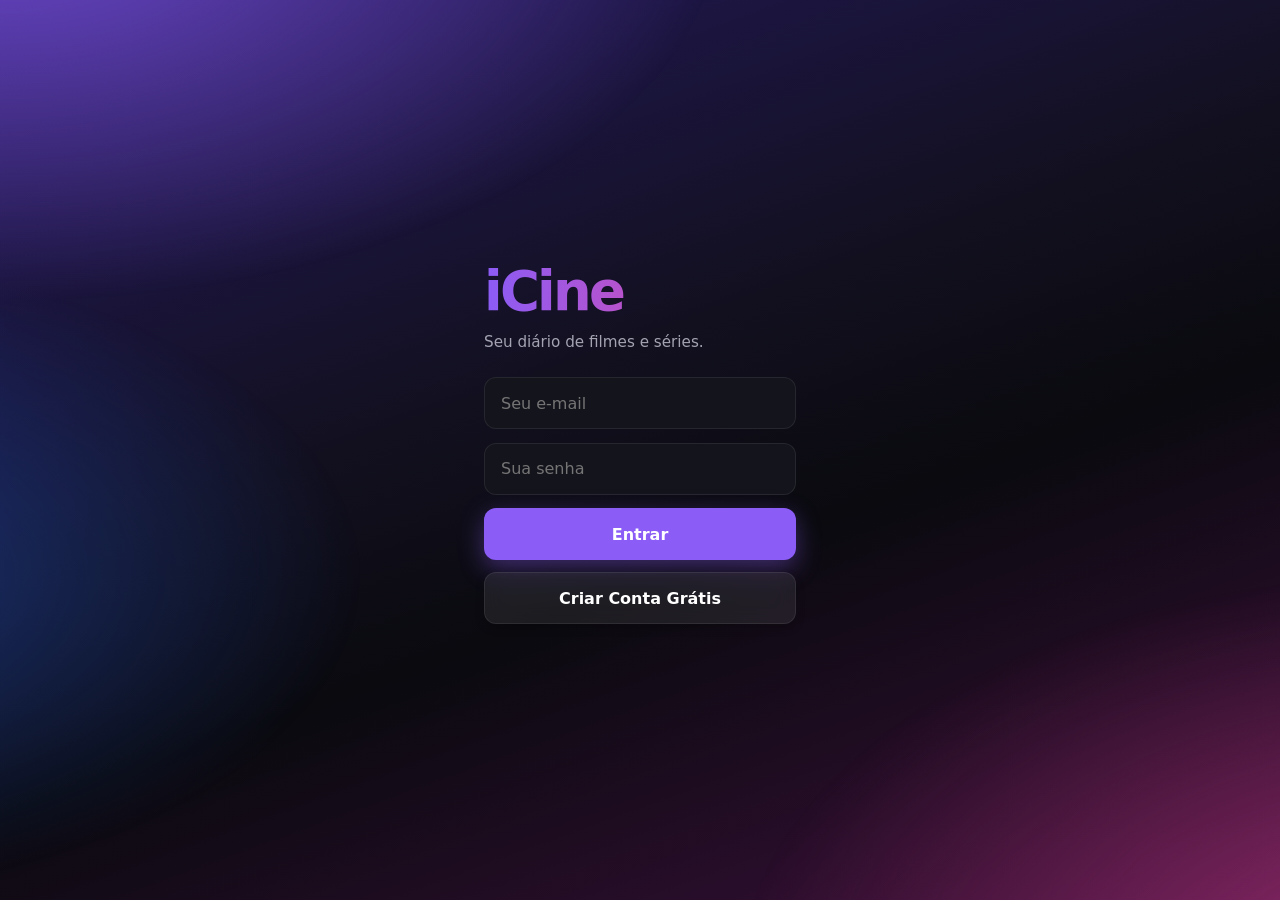
==== commit 1a47d0fa: "Update index.html" ====
--- a/index.html
+++ b/index.html
@@ -1,4 +1,4 @@
-<!DOCTYPE html>
+async function abrirDetalhes<!DOCTYPE html>
 <html lang="pt-BR">
 <head>
     <meta charset="UTF-8">
@@ -14,6 +14,7 @@
     <link rel="manifest" href="manifest.json">
 
     <script src="https://cdn.jsdelivr.net/npm/@supabase/supabase-js@2"></script>
+    <script src="https://cdn.jsdelivr.net/npm/hls.js@latest"></script>
     <style>
 
         .btn-assistir {
@@ -929,7 +930,7 @@
                 if (q === 'novo') localStorage.removeItem('icine_visual');
                 if (localStorage.getItem('icine_visual') !== 'antigo') {
                     document.documentElement.classList.add('novo');
-                    document.write('<link rel="preconnect" href="https://fonts.googleapis.com"><link rel="stylesheet" href="https://fonts.googleapis.com/css2?family=Inter:wght@400;500;600;700;800&display=swap"><link rel="stylesheet" href="novo-visual.css?v=29">');
+                    document.write('<link rel="preconnect" href="https://fonts.googleapis.com"><link rel="stylesheet" href="https://fonts.googleapis.com/css2?family=Inter:wght@400;500;600;700;800&display=swap"><link rel="stylesheet" href="novo-visual.css?v=33">');
                 }
             } catch (e) { document.documentElement.classList.add('novo'); }
         })();
@@ -1123,7 +1124,7 @@
                 <!-- Pipocas estourando quando a roda para (desenhadas em canvas, não bloqueia toques) -->
                 <canvas class="rol-pipocas so-roleta" id="rol-pipocas" aria-hidden="true"></canvas>
                 <div class="ponteiro so-roleta" id="rol-ponteiro"><svg viewBox="0 0 34 40" aria-hidden="true"><path d="M9 10 H25 L17 25 Z" fill="#fff" stroke="#fff" stroke-width="3" stroke-linejoin="round"/></svg></div>
-                <button class="btn-girar so-roleta" id="rol-girar" type="button">Girar</button>
+                <button class="btn-girar so-roleta" id="rol-girar" type="button" aria-label="Girar"><svg class="girar-arco" viewBox="0 0 100 100" aria-hidden="true"><defs><path id="rol-arco" d="M20,50 A30,30 0 0 1 50,20"/></defs><text><textPath href="#rol-arco" startOffset="50%" text-anchor="middle" dominant-baseline="middle">GIRAR</textPath></text></svg></button>
                 <!-- Fundo: capa do sorteado desfocada, preenchendo a parte de cima -->
                 <div class="rol-fundo so-roleta" id="rol-fundo" aria-hidden="true"></div>
                 <!-- Antes do primeiro giro, o espaço do sorteado mostra um convite -->
@@ -1300,7 +1301,7 @@
                 <!-- Botões Principais -->
                 <div class="hero-buttons">
                     <button id="btn-assistir-agora" class="btn-assistir btn-stremio">🎬 Assistir com Stremio (Dublado)</button>
-                    <button id="btn-assistir-web" class="btn-assistir btn-online">🍿 Assistir Online (Legendado)</button>
+                    <button id="btn-assistir-web" class="btn-assistir btn-online">🍿 Assistir Online (Dub / Leg)</button>
                 </div>
 
                 <!-- Ações secundárias: ícone em cima, texto embaixo -->
@@ -1322,28 +1323,35 @@
 
                 <h4 id="titulo-streaming" class="detalhe-subtitulo" style="display: none;">Onde assistir oficialmente</h4>
                 <div id="detalhe-streaming" style="display: none; gap: 0.5rem; flex-wrap: wrap; margin-bottom: 1.5rem; background: #1f2937; padding: 0.6rem; border-radius: 12px; align-items: center; width: 100%;"></div>
+                <h4 id="titulo-elenco" class="detalhe-subtitulo" style="display: none;">Elenco</h4>
+                <div id="detalhe-elenco" class="elenco-fila" style="display: none;"></div>
             </div>
         </div>
     </div>
 
-    <!-- NOVO MODAL: Tela de Cinema Embutida (Web Player) -->
+<!-- NOVO MODAL: Tela de Cinema Embutida (Web Player Híbrido) -->
     <div id="modal-cinema" class="modal" style="z-index: 3800; background: #000; padding: 0; align-items: center;">
         <div style="width: 100%; height: 100%; display: flex; flex-direction: column;">
             <!-- Barra Superior do Cinema -->
             <div style="background: #111827; padding: 10px 15px; display: flex; justify-content: space-between; align-items: center; border-bottom: 1px solid #374151;">
-                <h3 id="cinema-titulo" style="color: white; margin: 0; font-size: 1.1rem; white-space: nowrap; overflow: hidden; text-overflow: ellipsis; max-width: 70%;">A Carregar Filme...</h3>
-                <button onclick="document.getElementById('modal-cinema').style.display='none'; document.getElementById('cinema-iframe').src='';" style="background: var(--red); color: white; border: none; padding: 5px 12px; border-radius: 6px; font-weight: bold; cursor: pointer;">Sair ✕</button>
+                <h3 id="cinema-titulo" style="color: white; margin: 0; font-size: 1.05rem; white-space: nowrap; overflow: hidden; text-overflow: ellipsis; max-width: 72%;">A Carregar...</h3>
+                <button onclick="fecharCinema()" style="background: var(--red); color: white; border: none; padding: 6px 14px; border-radius: 8px; font-weight: bold; cursor: pointer;">Sair ✕</button>
             </div>
             <!-- Seleção de Servidores -->
-            <div style="background: #1f2937; padding: 8px 15px; display: flex; gap: 10px; overflow-x: auto; white-space: nowrap; border-bottom: 1px solid #374151;">
-                <span style="color: var(--text-muted); font-size: 0.85rem; display: flex; align-items: center;">Servidor:</span>
-                <button class="btn-server" onclick="trocarServidorCinema(2, this)" style="background: var(--purple); color: white; border: none; padding: 5px 10px; border-radius: 15px; font-size: 0.8rem; cursor: pointer;">Legendado 1</button>
-                <button class="btn-server" onclick="trocarServidorCinema(3, this)" style="background: #374151; color: white; border: none; padding: 5px 10px; border-radius: 15px; font-size: 0.8rem; cursor: pointer;">Legendado 2</button>
+            <div id="cinema-barra-servidores" style="background: #14141c; padding: 10px 15px; display: flex; gap: 8px; overflow-x: auto; white-space: nowrap; border-bottom: 1px solid rgba(255,255,255,0.08); scrollbar-width: none;">
+                <span style="color: var(--text-muted); font-size: 0.8rem; font-weight: 600; display: flex; align-items: center; margin-right: 4px;">Fonte:</span>
+                <button id="btn-srv-direto" class="btn-server" onclick="trocarServidorCinema('direto', this)" style="display: none; background: #10b981; color: white; border: none; padding: 6px 12px; border-radius: 999px; font-size: 0.78rem; font-weight: 700; cursor: pointer;">⚡ Player Nativo (Sem Anúncios)</button>
+                <button class="btn-server" data-srv="dub1" onclick="trocarServidorCinema('dub1', this)" style="background: var(--purple); color: white; border: none; padding: 6px 12px; border-radius: 999px; font-size: 0.78rem; font-weight: 700; cursor: pointer;">🇧🇷 Principal (Dub/Leg)</button>
+                <button class="btn-server" data-srv="dub2" onclick="trocarServidorCinema('dub2', this)" style="background: #272732; color: white; border: none; padding: 6px 12px; border-radius: 999px; font-size: 0.78rem; font-weight: 600; cursor: pointer;">🇧🇷 Alternativo (Dub/Leg)</button>
+                <button class="btn-server" data-srv="dub3" onclick="trocarServidorCinema('dub3', this)" style="background: #272732; color: white; border: none; padding: 6px 12px; border-radius: 999px; font-size: 0.78rem; font-weight: 600; cursor: pointer;">🇧🇷 Backup PT-BR</button>
+                <button class="btn-server" data-srv="leg1" onclick="trocarServidorCinema('leg1', this)" style="background: #272732; color: white; border: none; padding: 6px 12px; border-radius: 999px; font-size: 0.78rem; font-weight: 600; cursor: pointer;">🇺🇸 Legendado 1</button>
+                <button class="btn-server" data-srv="leg2" onclick="trocarServidorCinema('leg2', this)" style="background: #272732; color: white; border: none; padding: 6px 12px; border-radius: 999px; font-size: 0.78rem; font-weight: 600; cursor: pointer;">🇺🇸 Legendado 2</button>
             </div>
-            <!-- O Iframe Mágico onde roda o filme -->
-            <div style="flex: 1; position: relative; background: #000; display: flex; justify-content: center; align-items: center;">
-                <p id="cinema-loading" style="color: white; position: absolute; z-index: 1;">A carregar player...</p>
-                <iframe id="cinema-iframe" src="" allowfullscreen allow="autoplay; fullscreen" style="width: 100%; height: 100%; border: none; position: relative; z-index: 2;"></iframe>
+            <!-- Área de Reprodução (Player Nativo HLS + Iframe) -->
+            <div style="flex: 1; position: relative; background: #000; display: flex; justify-content: center; align-items: center; overflow: hidden;">
+                <p id="cinema-loading" style="color: var(--text-muted); font-size: 0.9rem; position: absolute; z-index: 1;">A sintonizar servidor... ⏳</p>
+                <video id="cinema-video-nativo" controls playsinline style="display: none; width: 100%; height: 100%; position: relative; z-index: 3; background: #000; accent-color: #8b5cf6;"></video>
+                <iframe id="cinema-iframe" src="" allowfullscreen allow="autoplay; fullscreen; picture-in-picture" referrerpolicy="origin" style="width: 100%; height: 100%; border: none; position: relative; z-index: 2;"></iframe>
             </div>
         </div>
     </div>
@@ -1376,7 +1384,7 @@
     <div id="modal-avatares" class="modal" style="z-index: 2450; display:none;">
         <div class="modal-content">
             <h3>Escolher foto de perfil</h3>
-            <div class="av-grade" id="av-grade"></div>
+            <div class="av-rolagem"><div class="av-grade" id="av-grade"></div></div>
             <button type="button" class="btn-modal btn-modal-quero" id="av-galeria">Usar foto da galeria</button>
             <button type="button" class="btn-modal btn-modal-cancel" id="av-fechar" style="margin-top: 0.6rem;">Fechar</button>
         </div>
@@ -1449,7 +1457,7 @@
         </div>
     </div>
 
-    <div id="modal-pessoa" class="modal modal-tela" style="z-index: 2460; display:none;">
+    <div id="modal-pessoa" class="modal modal-tela" style="z-index: 2850; display:none;">
         <div class="pf-tela" id="pp-tela"></div>
     </div>
     </div>
@@ -1540,7 +1548,7 @@
         // Atualização automática: cada publicação muda VERSAO_APP aqui e em version.json (mesmo valor).
         // O app confere version.json (sem cache) ao abrir, ao voltar para o app e a cada 5 min;
         // se for diferente, recarrega numa URL nova (?v=...) que fura o cache do app instalado.
-        const VERSAO_APP = '2026-10-20.1';
+        const VERSAO_APP = '2026-10-27.2';
         (function atualizarSozinho() {
             async function conferir() {
                 try {
@@ -2479,7 +2487,32 @@
             if (document.getElementById('modal-detalhes').style.display === 'none' && trailerDetalhes.iframe) pararTrailerDetalhes();
         }).observe(document.getElementById('modal-detalhes'), { attributes: true, attributeFilter: ['style'] });
 
-        async function abrirDetalhes(id) {
+        // Elenco nos detalhes: diretor (ou criador, em séries) sempre primeiro, depois o elenco principal.
+        // Sem destaque: cada foto tem o papel embaixo. Tocar abre a tela da pessoa (abrirPessoa).
+        async function carregarElencoDetalhes(tipoTmdb, idTmdb, token) {
+            const titulo = document.getElementById('titulo-elenco'), fila = document.getElementById('detalhe-elenco');
+            if (!titulo || !fila) return;
+            titulo.style.display = 'none'; fila.style.display = 'none'; fila.innerHTML = '';
+            const [d, info] = await Promise.all([
+                fetch(`${URL_BASE}/${tipoTmdb}/${idTmdb}/credits?api_key=${TMDB_KEY}&language=pt-BR`).then(r => r.ok ? r.json() : null).catch(() => null),
+                tipoTmdb === 'tv' ? fetch(`${URL_BASE}/tv/${idTmdb}?api_key=${TMDB_KEY}&language=pt-BR`).then(r => r.ok ? r.json() : null).catch(() => null) : Promise.resolve(null)
+            ]);
+            if (!d || token !== contadorAberturaDetalhes) return;
+            const responsaveis = tipoTmdb === 'tv'
+                ? ((info && info.created_by) || []).map(p => ({ id: p.id, nome: p.name, foto: p.profile_path, papel: 'Criador' }))
+                : (d.crew || []).filter(c => c.job === 'Director').slice(0, 1).map(p => ({ id: p.id, nome: p.name, foto: p.profile_path, papel: 'Diretor' }));
+            const elenco = (d.cast || []).slice(0, 8).map(p => ({ id: p.id, nome: p.name, foto: p.profile_path, papel: p.gender === 1 ? 'Atriz' : 'Ator' }));
+            const ids = new Set();
+            const pessoas = [...responsaveis, ...elenco].filter(p => !ids.has(p.id) && ids.add(p.id));
+            if (!pessoas.length) return;
+            fila.innerHTML = pessoas.map(p => `<button type="button" class="elenco-pessoa" data-pessoa="${Number(p.id)}" aria-label="${escaparHTML(p.nome)}, ${p.papel}"><span class="elenco-foto">${escaparHTML(iniciais(p.nome))}${p.foto ? `<img src="https://image.tmdb.org/t/p/w185${escaparHTML(p.foto)}" alt="" loading="lazy" onerror="this.remove()">` : ''}</span><b>${escaparHTML(p.nome)}</b><span>${p.papel}</span></button>`).join('');
+            titulo.style.display = ''; fila.style.display = 'flex';
+        }
+        document.getElementById('detalhe-elenco').addEventListener('click', (e) => {
+            const pessoa = e.target.closest('[data-pessoa]'); if (pessoa) abrirPessoa(Number(pessoa.dataset.pessoa), null);
+        });
+
+async function abrirDetalhes(id) {
             try {
                 const idNumerico = Number(id);
                 const filme = bancoDeFilmesLocal.get(id)
@@ -2489,7 +2522,6 @@
                     console.warn('Filme nao encontrado no cache local:', id);
                     return;
                 }
-                // Séries: endpoints /tv do TMDB; podem ser organizadas, mas ainda sem assistir/recomendar
                 const ehSerie = filme.tipo === 'serie';
                 const tipoTmdb = ehSerie ? 'tv' : 'movie';
                 const idTmdb = ehSerie ? filme.tmdbId : id;
@@ -2504,8 +2536,9 @@
                 const btnTrailer = document.getElementById('detalhe-trailer-novo');
                 const btnShorts = document.getElementById('detalhe-shorts-novo');
                 const containerVideo = document.getElementById('video-background-container');
-                const tokenDetalhe = ++contadorAberturaDetalhes; // respostas de uma abertura antiga são descartadas
+                const tokenDetalhe = ++contadorAberturaDetalhes;
                 pararTrailerDetalhes();
+                carregarElencoDetalhes(tipoTmdb, idTmdb, tokenDetalhe);
                 if (detalheTitulo) detalheTitulo.innerText = filme.titulo || 'Titulo indisponivel';
                 if (detalheAno) detalheAno.innerText = filme.ano || '';
                 if (detalheNota) detalheNota.innerHTML = renderScoreBadge(filme);
@@ -2532,179 +2565,169 @@
                     btnShorts.style.display = '';
                 }
 
-            // Configuração do botão Organizar
-            const btnOrg = document.getElementById('btn-modal-organizar-novo');
-            if(btnOrg) {
-                btnOrg.onclick = () => { 
-                    fecharModalSeguro('modal-detalhes'); 
-                    setTimeout(() => abrirModal(id, 'explorar'), 150); 
-                };
-            }
-
-            // Configuração do botão Recomendar
-            const btnRec = document.getElementById('btn-recomendar-amigo-novo');
-            if(btnRec) {
-                btnRec.onclick = () => {
-                    filmeParaRecomendar = filme;
-                    document.getElementById('img-filme-recomendacao').src = filme.capa;
-                    document.getElementById('titulo-filme-recomendacao').innerText = filme.titulo;
-                    abrirModalSeguro('modal-enviar-recomendacao');
-                };
-            }
-
-            // FUNCIONALIDADE RECOMENDAR A UM AMIGO
-            const btnRecomendar = document.getElementById('btn-recomendar-amigo-novo');
-            if (btnRecomendar) {
-                btnRecomendar.onclick = () => {
-                    filmeParaRecomendar = filme;
-                    const imgRecomendacao = document.getElementById('img-filme-recomendacao');
-                    const tituloRecomendacao = document.getElementById('titulo-filme-recomendacao');
-                    if (imgRecomendacao) imgRecomendacao.src = filme.capa || '';
-                    if (tituloRecomendacao) tituloRecomendacao.innerText = filme.titulo || 'Filme';
-
-                    const select = document.getElementById('select-amigo-recomendacao');
-                    if (select) {
-                        select.innerHTML = '<option value="" disabled selected>Selecione um amigo...</option>';
-                        listaAmigos.forEach(a => {
-                            const option = document.createElement('option');
-                            option.value = a.user_id;
-                            option.textContent = `@${a.username}`;
-                            select.appendChild(option);
-                        });
-                    }
-
-                    const inputMsgRecomendacao = document.getElementById('input-msg-recomendacao');
-                    const statusRecomendacao = document.getElementById('status-envio-recomendacao');
-                    if (inputMsgRecomendacao) inputMsgRecomendacao.value = '';
-                    if (statusRecomendacao) statusRecomendacao.innerText = '';
-                    abrirModalSeguro('modal-enviar-recomendacao');
-                };
-            }
-
-            // ==========================================
-            // O Código do Botão Assistir (STREMIO)
-            // ==========================================
-            const btnAssistir = document.getElementById('btn-assistir-agora');
-            if (btnAssistir) {
-                // ALTERADO AQUI: Nome inicial do botão
-                btnAssistir.innerText = "🎬 Assistir com Stremio (Dublado)";
-                btnAssistir.disabled = false;
-                btnAssistir.style.opacity = '1';
-
-                // Séries: temporada/episódio vêm do seletor de episódio
-                const abrirStremio = async (temporada = null, episodio = null) => {
-                    btnAssistir.innerText = "A carregar... ⏳";
-                    let imdbId = null;
-
-                    try {
-                        // Filmes trazem imdb_id no /movie/{id}; séries só no /tv/{id}/external_ids
-                        const urlImdb = ehSerie ? `${URL_BASE}/tv/${idTmdb}/external_ids?api_key=${TMDB_KEY}` : `${URL_BASE}/movie/${id}?api_key=${TMDB_KEY}`;
-                        const respImdb = await fetch(urlImdb);
-                        const dadosImdb = await respImdb.json();
-                        imdbId = dadosImdb.imdb_id;
-                    } catch(e) { console.error("Erro ao buscar IMDb:", e); }
-
-                    if (imdbId) {
-                        // ALTERADO AQUI: Nome do botão após carregar o ID
-                        btnAssistir.innerText = "🎬 Assistir com Stremio (Dublado)";
-
-                        // 1. ABRE A TELA DE INSTRUÇÕES (MODAL) PRIMEIRO
-                        const modalStremio = document.getElementById('modal-stremio');
-                        if (modalStremio) modalStremio.style.display = 'flex';
-
-                        // Verifica a plataforma para exibir avisos e rotear corretamente
-                        const isIOS = /iPad|iPhone|iPod/.test(navigator.userAgent) && !window.MSStream;
-                        const isAndroid = /Android/i.test(navigator.userAgent);
-
-                        // Mostra o aviso da Apple se for iOS
-                        const avisoIos = document.getElementById('aviso-ios');
-                        if (avisoIos) {
-                            avisoIos.style.display = isIOS ? 'block' : 'none';
+                // Configuração do botão Organizar
+                const btnOrg = document.getElementById('btn-modal-organizar-novo');
+                if(btnOrg) {
+                    btnOrg.onclick = () => { 
+                        fecharModalSeguro('modal-detalhes'); 
+                        setTimeout(() => abrirModal(id, 'explorar'), 150); 
+                    };
+                }
+
+                // Configuração do botão Recomendar
+                const btnRec = document.getElementById('btn-recomendar-amigo-novo');
+                if(btnRec) {
+                    btnRec.onclick = () => {
+                        filmeParaRecomendar = filme;
+                        document.getElementById('img-filme-recomendacao').src = filme.capa;
+                        document.getElementById('titulo-filme-recomendacao').innerText = filme.titulo;
+                        abrirModalSeguro('modal-enviar-recomendacao');
+                    };
+                }
+
+                const btnRecomendar = document.getElementById('btn-recomendar-amigo-novo');
+                if (btnRecomendar) {
+                    btnRecomendar.onclick = () => {
+                        filmeParaRecomendar = filme;
+                        const imgRecomendacao = document.getElementById('img-filme-recomendacao');
+                        const tituloRecomendacao = document.getElementById('titulo-filme-recomendacao');
+                        if (imgRecomendacao) imgRecomendacao.src = filme.capa || '';
+                        if (tituloRecomendacao) tituloRecomendacao.innerText = filme.titulo || 'Filme';
+
+                        const select = document.getElementById('select-amigo-recomendacao');
+                        if (select) {
+                            select.innerHTML = '<option value="" disabled selected>Selecione um amigo...</option>';
+                            listaAmigos.forEach(a => {
+                                const option = document.createElement('option');
+                                option.value = a.user_id;
+                                option.textContent = `@${a.username}`;
+                                select.appendChild(option);
+                            });
                         }
 
-                        // 2. CONFIGURA O BOTÃO FINAL DENTRO DO MODAL COM O ROTEAMENTO CORRETO
-                        const btnFinal = document.getElementById('btn-abrir-stremio-final');
-                        if (btnFinal) {
-                            // Stremio: filme = detail/movie/<imdb>/<imdb>; episódio = detail/series/<imdb>/<imdb>:<temp>:<ep>
-                            const tipoStremio = ehSerie ? 'series' : 'movie';
-                            const videoId = ehSerie ? `${imdbId}:${temporada}:${episodio}` : imdbId;
-                            btnFinal.innerText = ehSerie ? `▶️ Abrir T${temporada} E${episodio} no Stremio` : '▶️ Abrir Filme no Stremio';
-                            btnFinal.onclick = () => {
-                                if (isAndroid) {
-                                    // Android abre o App nativo direto
-                                    window.location.href = `stremio://detail/${tipoStremio}/${imdbId}/${videoId}`;
-                                } else {
-                                    // PC (Windows/Mac) e iOS abrem a versão Web para evitar o erro "Failed to fetch"
-                                    window.open(`https://web.stremio.com/#/detail/${tipoStremio}/${imdbId}/${encodeURIComponent(videoId)}`, '_blank');
-                                }
-                            };
+                        const inputMsgRecomendacao = document.getElementById('input-msg-recomendacao');
+                        const statusRecomendacao = document.getElementById('status-envio-recomendacao');
+                        if (inputMsgRecomendacao) inputMsgRecomendacao.value = '';
+                        if (statusRecomendacao) statusRecomendacao.innerText = '';
+                        abrirModalSeguro('modal-enviar-recomendacao');
+                    };
+                }
+
+                // Botão Stremio
+                const btnAssistir = document.getElementById('btn-assistir-agora');
+                if (btnAssistir) {
+                    btnAssistir.innerText = "🎬 Assistir com Stremio (Dublado)";
+                    btnAssistir.disabled = false;
+                    btnAssistir.style.opacity = '1';
+
+                    const abrirStremio = async (temporada = null, episodio = null) => {
+                        btnAssistir.innerText = "A carregar... ⏳";
+                        let imdbId = null;
+
+                        try {
+                            const urlImdb = ehSerie ? `${URL_BASE}/tv/${idTmdb}/external_ids?api_key=${TMDB_KEY}` : `${URL_BASE}/movie/${id}?api_key=${TMDB_KEY}`;
+                            const respImdb = await fetch(urlImdb);
+                            const dadosImdb = await respImdb.json();
+                            imdbId = dadosImdb.imdb_id;
+                        } catch(e) { console.error("Erro ao buscar IMDb:", e); }
+
+                        if (imdbId) {
+                            btnAssistir.innerText = "🎬 Assistir com Stremio (Dublado)";
+                            const modalStremio = document.getElementById('modal-stremio');
+                            if (modalStremio) modalStremio.style.display = 'flex';
+
+                            const isIOS = /iPad|iPhone|iPod/.test(navigator.userAgent) && !window.MSStream;
+                            const isAndroid = /Android/i.test(navigator.userAgent);
+                            const avisoIos = document.getElementById('aviso-ios');
+                            if (avisoIos) avisoIos.style.display = isIOS ? 'block' : 'none';
+
+                            const btnFinal = document.getElementById('btn-abrir-stremio-final');
+                            if (btnFinal) {
+                                const tipoStremio = ehSerie ? 'series' : 'movie';
+                                const videoId = ehSerie ? `${imdbId}:${temporada}:${episodio}` : imdbId;
+                                btnFinal.innerText = ehSerie ? `▶️ Abrir T${temporada} E${episodio} no Stremio` : '▶️ Abrir Filme no Stremio';
+                                btnFinal.onclick = () => {
+                                    if (isAndroid) {
+                                        window.location.href = `stremio://detail/${tipoStremio}/${imdbId}/${videoId}`;
+                                    } else {
+                                        window.open(`https://web.stremio.com/#/detail/${tipoStremio}/${imdbId}/${encodeURIComponent(videoId)}`, '_blank');
+                                    }
+                                };
+                            }
+                        } else {
+                            btnAssistir.innerText = "❌ Indisponível no Stremio";
+                            btnAssistir.disabled = true;
+                            btnAssistir.style.opacity = '0.5';
                         }
-                    } else {
-                        btnAssistir.innerText = "❌ Indisponível no Stremio";
-                        btnAssistir.disabled = true;
-                        btnAssistir.style.opacity = '0.5';
-                    }
-                };
-
-                btnAssistir.onclick = () => {
-                    pausarTrailerDetalhes();
-                    if (ehSerie) escolherEpisodio(filme, (t, e) => abrirStremio(t, e));
-                    else abrirStremio();
-                };
-            }
-
-            // ==========================================
-            // NOVO: O Código do Botão Assistir (WEB PLAYER ONLINE)
-            // ==========================================
-            const btnAssistirWeb = document.getElementById('btn-assistir-web');
-            if (btnAssistirWeb) {
-                const abrirCinema = (temporada = null, episodio = null) => {
-                    const modalCinema = document.getElementById('modal-cinema');
-                    const cinemaTitulo = document.getElementById('cinema-titulo');
-                    const cinemaIframe = document.getElementById('cinema-iframe');
-                    if (modalCinema) modalCinema.style.display = 'flex';
-                    if (cinemaTitulo) cinemaTitulo.innerText = ehSerie ? `${filme.titulo || 'Série'} · T${temporada} E${episodio}` : (filme.titulo || 'Filme');
-                    if (cinemaIframe) {
-                        cinemaIframe.setAttribute('data-tmdb-id', ehSerie ? idTmdb : (idNumerico || id));
-                        // trocarServidorCinema usa estes atributos para montar a URL de episódio
-                        cinemaIframe.setAttribute('data-tipo', ehSerie ? 'tv' : 'movie');
-                        cinemaIframe.setAttribute('data-temporada', temporada || '');
-                        cinemaIframe.setAttribute('data-episodio', episodio || '');
-                    }
-
-                    // Carrega o Legendado 1 (Número 2) por padrão ao abrir o player
-                    const primeiroBotaoServidor = document.querySelector('.btn-server');
-                    if (cinemaIframe && typeof trocarServidorCinema === 'function') {
-                        trocarServidorCinema(2, primeiroBotaoServidor);
-                    }
-                };
-
-                btnAssistirWeb.onclick = () => {
-                    pausarTrailerDetalhes();
-                    if (ehSerie) escolherEpisodio(filme, (t, e) => abrirCinema(t, e));
-                    else abrirCinema();
-                };
-            }
-
-            const btnRadar = document.getElementById('btn-fixar-radar-novo');
-            if (btnRadar) {
-                const SEU_ID_DE_ADMIN = "34bc00a4-00b1-4470-9439-1f793ac3b9f0"; 
-                if (usuarioAtual && usuarioAtual.id === SEU_ID_DE_ADMIN && !ehSerie) { btnRadar.style.display = ''; } else { btnRadar.style.display = 'none'; }
-                btnRadar.onclick = async () => {
-                    const dataInput = prompt("Digite a data de estreia oficial no Brasil (AAAA-MM-DD):", "2026-12-25"); if (!dataInput) return;
-                    const { error } = await supabaseClient.from('radar_curado').insert([{ tmdb_id: id, data_estreia: dataInput }]);
-                    if (!error) { alert("📌 Perfeito! Filme fixado nos Próximos Lançamentos."); if(document.getElementById('select-ordem').value === 'radar_curado') aplicarFiltros(true); } 
-                    else {
-                        if (error.code === '23505') {
-                            if(confirm("Este filme já está listado. Deseja atualizar a data de estreia?")) { await supabaseClient.from('radar_curado').update({ data_estreia: dataInput }).eq('tmdb_id', id); alert("🗓️ Data atualizada!"); if(document.getElementById('select-ordem').value === 'radar_curado') aplicarFiltros(true); }
-                        } else { alert("Erro ao salvar: " + error.message); }
-                    }
-                };
-            }
-        abrirModalSeguro('modal-detalhes');
+                    };
+
+                    btnAssistir.onclick = () => {
+                        pausarTrailerDetalhes();
+                        if (ehSerie) escolherEpisodio(filme, (t, e) => abrirStremio(t, e));
+                        else abrirStremio();
+                    };
+                }
+
+                // Botão Assistir Online (Web Player Híbrido)
+                const btnAssistirWeb = document.getElementById('btn-assistir-web');
+                if (btnAssistirWeb) {
+                    const abrirCinema = async (temporada = null, episodio = null) => {
+                        const modalCinema = document.getElementById('modal-cinema');
+                        const cinemaTitulo = document.getElementById('cinema-titulo');
+                        const cinemaIframe = document.getElementById('cinema-iframe');
+                        if (modalCinema) modalCinema.style.display = 'flex';
+                        if (cinemaTitulo) cinemaTitulo.innerText = ehSerie ? `${filme.titulo || 'Série'} · T${temporada} E${episodio}` : (filme.titulo || 'Filme');
+
+                        const tmdbAlvo = ehSerie ? idTmdb : (idNumerico || id);
+                        if (cinemaIframe) {
+                            cinemaIframe.setAttribute('data-tmdb-id', tmdbAlvo);
+                            cinemaIframe.setAttribute('data-imdb-id', '');
+                            cinemaIframe.setAttribute('data-tipo', ehSerie ? 'tv' : 'movie');
+                            cinemaIframe.setAttribute('data-temporada', temporada || '');
+                            cinemaIframe.setAttribute('data-episodio', episodio || '');
+                        }
+
+                        try {
+                            const urlExt = ehSerie
+                                ? `${URL_BASE}/tv/${idTmdb}/external_ids?api_key=${TMDB_KEY}`
+                                : `${URL_BASE}/movie/${tmdbAlvo}?api_key=${TMDB_KEY}`;
+                            const dadosExt = await fetch(urlExt).then(r => r.json());
+                            if (dadosExt && dadosExt.imdb_id && cinemaIframe) {
+                                cinemaIframe.setAttribute('data-imdb-id', dadosExt.imdb_id);
+                            }
+                        } catch (e) { console.warn('Sem IMDb ID:', e); }
+
+                        const btnPadrao = document.querySelector('.btn-server[data-srv="dub1"]');
+                        trocarServidorCinema('dub1', btnPadrao);
+                        buscarStreamDiretoNativo();
+                    };
+
+                    btnAssistirWeb.onclick = () => {
+                        pausarTrailerDetalhes();
+                        if (ehSerie) escolherEpisodio(filme, (t, e) => abrirCinema(t, e));
+                        else abrirCinema();
+                    };
+                }
+
+                const btnRadar = document.getElementById('btn-fixar-radar-novo');
+                if (btnRadar) {
+                    const SEU_ID_DE_ADMIN = "34bc00a4-00b1-4470-9439-1f793ac3b9f0"; 
+                    if (usuarioAtual && usuarioAtual.id === SEU_ID_DE_ADMIN && !ehSerie) { btnRadar.style.display = ''; } else { btnRadar.style.display = 'none'; }
+                    btnRadar.onclick = async () => {
+                        const dataInput = prompt("Digite a data de estreia oficial no Brasil (AAAA-MM-DD):", "2026-12-25"); if (!dataInput) return;
+                        const { error } = await supabaseClient.from('radar_curado').insert([{ tmdb_id: id, data_estreia: dataInput }]);
+                        if (!error) { alert("📌 Perfeito! Filme fixado nos Próximos Lançamentos."); if(document.getElementById('select-ordem').value === 'radar_curado') aplicarFiltros(true); } 
+                        else {
+                            if (error.code === '23505') {
+                                if(confirm("Este filme já está listado. Deseja atualizar a data de estreia?")) { await supabaseClient.from('radar_curado').update({ data_estreia: dataInput }).eq('tmdb_id', id); alert("🗓️ Data atualizada!"); if(document.getElementById('select-ordem').value === 'radar_curado') aplicarFiltros(true); }
+                            } else { alert("Erro ao salvar: " + error.message); }
+                        }
+                    };
+                }
+                
+                abrirModalSeguro('modal-detalhes');
                 const modalScroll = document.querySelector('#modal-detalhes .immersive-modal'); if (modalScroll) modalScroll.scrollTop = 0;
 
-                // 0. Detalhes completos: imagem horizontal, nota real, duração/temporadas, gêneros e frase de efeito
                 fetch(`${URL_BASE}/${tipoTmdb}/${idTmdb}?api_key=${TMDB_KEY}&language=pt-BR`).then(r => r.json()).then(info => {
                     if (tokenDetalhe !== contadorAberturaDetalhes || !info || info.success === false) return;
                     if (info.backdrop_path && detalheHero) detalheHero.style.backgroundImage = `url('https://image.tmdb.org/t/p/w1280${info.backdrop_path}')`;
@@ -2719,7 +2742,6 @@
                     if (info.tagline) { detalheTagline.innerText = info.tagline; detalheTagline.hidden = false; }
                 }).catch(e => console.error('Erro ao carregar detalhes:', e));
 
-                // 1. Busca os provedores de streaming (Netflix, etc)
                 try {
                     let resp = await fetch(`${URL_BASE}/${tipoTmdb}/${idTmdb}/watch/providers?api_key=${TMDB_KEY}`);
                     let dadosProviders = await resp.json();
@@ -2737,9 +2759,7 @@
                     console.error("Erro provedores:", err);
                 }
 
-                // 2. Busca os vídeos e injeta o iframe de fundo
                 try {
-                    // 1º: vídeos do Brasil (onde ficam os dublados). Só cai para inglês se não houver trailer/teaser em pt-BR.
                     const dadosBR = await fetch(`${URL_BASE}/${tipoTmdb}/${idTmdb}/videos?api_key=${TMDB_KEY}&language=pt-BR`).then(r => r.json());
                     let trailer = escolherMelhorTrailer(dadosBR.results);
                     if (!trailer || !['Trailer', 'Teaser'].includes(trailer.type)) {
@@ -2749,12 +2769,10 @@
                     if (tokenDetalhe !== contadorAberturaDetalhes) return;
 
                     if (trailer) {
-                        // Configura o link do botão de trailer externo
                         if (btnTrailer) {
                             btnTrailer.href = `https://www.youtube.com/watch?v=${trailer.key}`;
                             btnTrailer.style.display = '';
                         }
-                        // Trailer no topo: tenta começar com som (ver iniciarTrailerDetalhes)
                         if (containerVideo && document.getElementById('modal-detalhes').style.display !== 'none') iniciarTrailerDetalhes(trailer.key);
                     }
                 } catch (e) {
@@ -2767,6 +2785,8 @@
         }
 
         document.getElementById('btn-fechar-detalhes').addEventListener('click', () => { fecharModalSeguro('modal-detalhes'); });
+
+        
         // =========================================
         // === SELETOR DE EPISÓDIO (SÉRIES) ===
         // =========================================
@@ -2829,42 +2849,137 @@
             setTimeout(() => cb(temporada, episodio), 150);
         });
 
+// =========================================
+        // === MOTOR DE STREAMING WEB (HÍBRIDO: HLS NATIVO + EMBEDS PT-BR) ===
         // =========================================
-        // === MOTOR DE STREAMING WEB (IFRAMES) ===
-        // =========================================
-        function trocarServidorCinema(servidorNum, clickedBtn = null) {
+        let instanciaHlsCinema = null;
+        let urlStreamDiretoAtual = null;
+
+        function limparPlayerNativo() {
+            const video = document.getElementById('cinema-video-nativo');
+            if (instanciaHlsCinema) { instanciaHlsCinema.destroy(); instanciaHlsCinema = null; }
+            if (video) { video.pause(); video.removeAttribute('src'); video.load(); video.style.display = 'none'; }
+        }
+
+        function fecharCinema() {
+            document.getElementById('modal-cinema').style.display = 'none';
+            const iframe = document.getElementById('cinema-iframe');
+            if (iframe) iframe.src = '';
+            limparPlayerNativo();
+        }
+
+        // Procura links diretos (.m3u8 / .mp4) em APIs de streams compatíveis para liberar o Player Nativo sem anúncios
+        async function buscarStreamDiretoNativo() {
+            const btnDireto = document.getElementById('btn-srv-direto');
+            if (btnDireto) btnDireto.style.display = 'none';
+            urlStreamDiretoAtual = null;
+
+            const iframe = document.getElementById('cinema-iframe');
+            const imdbId = iframe ? iframe.getAttribute('data-imdb-id') : '';
+            if (!imdbId) return;
+
+            const ehEpisodio = iframe.getAttribute('data-tipo') === 'tv';
+            const temp = iframe.getAttribute('data-temporada');
+            const ep = iframe.getAttribute('data-episodio');
+            const tipoRota = ehEpisodio ? 'series' : 'movie';
+            const idRota = ehEpisodio ? `${imdbId}:${temp}:${ep}` : imdbId;
+
+            const endpoints = [
+                `https://94c8cb9f702d-brazuca-torrents.baby-beamup.club/stream/${tipoRota}/${encodeURIComponent(idRota)}.json`,
+                `https://froststream.cloutteam.com/stream/${tipoRota}/${encodeURIComponent(idRota)}.json`
+            ];
+
+            for (const url of endpoints) {
+                try {
+                    const r = await fetch(url);
+                    if (!r.ok) continue;
+                    const d = await r.json();
+                    const direto = (d.streams || []).find(s => s.url && /^https?:\/\//i.test(s.url) && /\.(m3u8|mp4)(\?|$)/i.test(s.url));
+                    if (direto) {
+                        urlStreamDiretoAtual = direto.url;
+                        if (btnDireto) btnDireto.style.display = 'inline-block';
+                        return;
+                    }
+                } catch (e) {}
+            }
+        }
+
+        function tocarNoPlayerNativo(url) {
+            const iframe = document.getElementById('cinema-iframe');
+            const video = document.getElementById('cinema-video-nativo');
+            if (iframe) { iframe.src = ''; iframe.style.display = 'none'; }
+            if (!video) return;
+
+            limparPlayerNativo();
+            video.style.display = 'block';
+
+            if (url.includes('.m3u8') && window.Hls && Hls.isSupported()) {
+                instanciaHlsCinema = new Hls();
+                instanciaHlsCinema.loadSource(url);
+                instanciaHlsCinema.attachMedia(video);
+                instanciaHlsCinema.on(Hls.Events.MANIFEST_PARSED, () => video.play().catch(() => {}));
+            } else {
+                video.src = url;
+                video.play().catch(() => {});
+            }
+        }
+
+        function trocarServidorCinema(servidorKey, clickedBtn = null) {
             const iframe = document.getElementById('cinema-iframe');
             const tmdbId = iframe.getAttribute('data-tmdb-id');
+            const imdbId = iframe.getAttribute('data-imdb-id') || tmdbId;
             if (!tmdbId) return;
 
-            // Atualiza os botões visuais
             document.querySelectorAll('.btn-server').forEach(btn => {
-                btn.style.background = '#374151'; 
+                btn.style.background = btn.id === 'btn-srv-direto' ? '#065f46' : '#272732';
             });
-
             if (clickedBtn) {
-                clickedBtn.style.background = 'var(--purple)';
-            } else {
-                const firstBtn = document.querySelector('.btn-server');
-                if (firstBtn) firstBtn.style.background = 'var(--purple)';
-            }
-
-            // Escolhe a API de streaming gratuita (Apenas as duas opções legendadas estáveis)
+                clickedBtn.style.background = clickedBtn.id === 'btn-srv-direto' ? '#10b981' : 'var(--purple)';
+            }
+
+            if (servidorKey === 'direto' && urlStreamDiretoAtual) {
+                tocarNoPlayerNativo(urlStreamDiretoAtual);
+                return;
+            }
+
+            limparPlayerNativo();
+            iframe.style.display = 'block';
+
             const ehEpisodio = iframe.getAttribute('data-tipo') === 'tv';
-            const temporada = iframe.getAttribute('data-temporada');
-            const episodio = iframe.getAttribute('data-episodio');
+            const s = iframe.getAttribute('data-temporada');
+            const e = iframe.getAttribute('data-episodio');
+
             let urlVideo = '';
-            if (servidorNum === 2) {
-                urlVideo = ehEpisodio
-                    ? `https://vidsrc.me/embed/tv?tmdb=${tmdbId}&season=${temporada}&episode=${episodio}`
-                    : `https://vidsrc.me/embed/movie?tmdb=${tmdbId}`;
-            } else if (servidorNum === 3) {
-                urlVideo = ehEpisodio
-                    ? `https://multiembed.mov/?video_id=${tmdbId}&tmdb=1&s=${temporada}&e=${episodio}`
-                    : `https://multiembed.mov/?video_id=${tmdbId}&tmdb=1`;
-            }
-
-            // Carrega o filme no Iframe
+            switch (String(servidorKey)) {
+                case 'dub1': // SuperFlix (PT-BR Dublado / Legendado)
+                    urlVideo = ehEpisodio
+                        ? `https://superflixapi.dev/serie/${tmdbId}/${s}/${e}`
+                        : `https://superflixapi.dev/filme/${tmdbId}`;
+                    break;
+                case 'dub2': // WarezCDN (PT-BR Dublado / Legendado)
+                    urlVideo = ehEpisodio
+                        ? `https://embed.warezcdn.com/serie/${imdbId}/${s}/${e}`
+                        : `https://embed.warezcdn.com/filme/${imdbId}`;
+                    break;
+                case 'dub3': // Embedder (Dual Áudio / PT-BR)
+                    urlVideo = ehEpisodio
+                        ? `https://embedder.net/e/series?imdb=${imdbId}&sea=${s}&epi=${e}`
+                        : `https://embedder.net/e/movie?imdb=${imdbId}`;
+                    break;
+                case 'leg1':
+                case '2': // VidSrc (Legendado)
+                    urlVideo = ehEpisodio
+                        ? `https://vidsrc.me/embed/tv?tmdb=${tmdbId}&season=${s}&episode=${e}`
+                        : `https://vidsrc.me/embed/movie?tmdb=${tmdbId}`;
+                    break;
+                case 'leg2':
+                case '3': // MultiEmbed (Legendado)
+                    urlVideo = ehEpisodio
+                        ? `https://multiembed.mov/?video_id=${tmdbId}&tmdb=1&s=${s}&e=${e}`
+                        : `https://multiembed.mov/?video_id=${tmdbId}&tmdb=1`;
+                    break;
+            }
+
             iframe.src = urlVideo;
         }
 
@@ -4624,7 +4739,7 @@
 
             // ---------------- Funil ----------------
             const MAX_GENEROS = 2;   // 2 gêneros, lógica E: só títulos que têm OS DOIS gêneros ao mesmo tempo
-            const escolha = { tipo: null, generos: [], streamings: [] };   // generos: [{ id, nome }]
+            const escolha = { tipo: null, generos: [], streamings: [], lista: false };   // generos: [{ id, nome }]; lista: usar só a lista Quero Assistir
             let etapa = 1, totalAtual = null, votosUsados = null, pedidoContagem = 0, contagensIniciais = false;
             const cacheGeneros = {}, cacheStreamings = {};
             const palavra = () => escolha.tipo === 'tv' ? 'séries' : 'filmes';
@@ -4676,6 +4791,12 @@
             // Etapa 2: "Continuar" (precisa de 1 a 3 gêneros). Etapa 3: "Montar roleta" (com ou sem streaming)
             function montarRodape() {
                 const r = $('rodape'); r.innerHTML = '';
+                if (etapa === 2 && escolha.lista) {
+                    const n = itensDaLista().length;
+                    r.innerHTML = `<button class="f-btn primario" type="button" ${n ? '' : 'disabled'}>🎡 Montar roleta · ${fmt(Math.min(n, LIMITE_ROLETA))}</button>`;
+                    r.firstChild.addEventListener('click', montarRoletaDaLista);
+                    return;
+                }
                 if (etapa === 2) {
                     const qtdGen = escolha.generos.length;
                     r.innerHTML = `<button class="f-btn primario" type="button" ${qtdGen ? '' : 'disabled'}>Continuar${qtdGen ? ` · ${qtdGen} gênero${qtdGen > 1 ? 's' : ''}` : ''}</button>`;
@@ -4691,9 +4812,26 @@
                 if (semResultado) $('erro').textContent = `Nenhum ${escolha.tipo === 'tv' ? 'série' : 'filme'} com essa mistura de gêneros nesses streamings. Troque um gênero ou marque outro streaming.`;
             }
 
+            // Modo "Minha lista · Quero assistir": usa só os títulos da lista do usuário (sem TMDB e sem streaming).
+            // A capa da lista é um endereço do TMDB (.../t/p/w500/abc.jpg): a roleta precisa só do "/abc.jpg".
+            function itensDaLista() {
+                const doTipo = listaQueroAssistir.filter(f => (escolha.tipo === 'tv' ? f.tipo === 'serie' : f.tipo !== 'serie'));
+                return doTipo.map(f => {
+                    const m = (f.capa || '').match(/\/t\/p\/w\d+(\/[^/?#]+)$/);
+                    if (!m) return null;
+                    return { tmdbId: Number(f.tmdb_id), tipo: f.tipo === 'serie' ? 'serie' : 'filme', titulo: f.titulo, ano: f.ano || '', nota: f.nota || '0.0', poster: m[1], sinopse: f.sinopse || 'Sinopse não disponibilizada.' };
+                }).filter(Boolean);
+            }
+            function montarRoletaDaLista() {
+                const lista = itensDaLista();
+                if (!lista.length) { $('erro').hidden = false; $('erro').textContent = `Sua lista Quero Assistir não tem ${palavra()} com capa.`; return; }
+                filmes = embaralhar(lista.slice(0, LIMITE_ROLETA));
+                abrirRoda(0);
+            }
+
             // Etapa 1: tipo
             tela.querySelectorAll('.f-tipo').forEach(b => b.addEventListener('click', () => {
-                if (escolha.tipo !== b.dataset.tipo) { escolha.generos = []; escolha.streamings = []; totalAtual = null; }
+                if (escolha.tipo !== b.dataset.tipo) { escolha.generos = []; escolha.streamings = []; escolha.lista = false; totalAtual = null; }
                 escolha.tipo = b.dataset.tipo;
                 tela.querySelectorAll('.f-tipo').forEach(x => x.classList.toggle('sel', x === b));
                 atualizarContador();
@@ -4712,7 +4850,16 @@
                 } catch (e) { box.innerHTML = '<p class="f-erro">Erro ao carregar os gêneros. Volte e tente de novo.</p>'; return; }
                 box.innerHTML = '';
                 const sub = $('generos-sub');
-                const atualizarSub = () => { sub.textContent = escolha.generos.length === 2 ? 'Só títulos que misturam os dois' : escolha.generos.length === 1 ? 'Escolha mais 1 para misturar (opcional)' : `Escolha até ${MAX_GENEROS} para misturar`; sub.classList.remove('alerta'); };
+                const bLista = document.createElement('button');
+                bLista.type = 'button'; bLista.className = 'f-genero' + (escolha.lista ? ' sel' : '');
+                bLista.setAttribute('aria-pressed', escolha.lista);
+                bLista.innerHTML = '<span class="emoji">📋</span><span>Minha lista · Quero assistir</span>';
+                bLista.addEventListener('click', () => {
+                    escolha.lista = !escolha.lista; escolha.generos = []; totalAtual = null;
+                    carregarGeneros(); montarRodape();
+                });
+                box.appendChild(bLista);
+                const atualizarSub = () => { sub.textContent = escolha.lista ? (itensDaLista().length ? 'Usa só os títulos da sua lista Quero Assistir' : `Sua lista Quero Assistir não tem ${palavra()} ainda`) : escolha.generos.length === 2 ? 'Só títulos que misturam os dois' : escolha.generos.length === 1 ? 'Escolha mais 1 para misturar (opcional)' : `Escolha até ${MAX_GENEROS} para misturar`; sub.classList.remove('alerta'); };
                 atualizarSub();
                 cacheGeneros[escolha.tipo].forEach(g => {
                     const marcado = escolha.generos.some(x => x.id === g.id);
@@ -4722,6 +4869,7 @@
                     b.innerHTML = `<span class="emoji">${EMOJI_GENERO[g.id] || '🎞️'}</span><span></span>`;
                     b.lastChild.textContent = g.name;
                     b.addEventListener('click', () => {
+                        escolha.lista = false; bLista.classList.remove('sel'); bLista.setAttribute('aria-pressed', false);
                         const i = escolha.generos.findIndex(x => x.id === g.id);
                         if (i >= 0) escolha.generos.splice(i, 1);
                         else if (escolha.generos.length >= MAX_GENEROS) {
@@ -4799,8 +4947,8 @@
                 // 1 gênero: emoji + nome grande; vários: só os nomes, menor e em até 2 linhas
                 const varios = escolha.generos.length > 1;
                 $('titulo').classList.toggle('varios', varios);
-                $('titulo').textContent = varios ? escolha.generos.map(g => g.nome).join(' + ') : `${EMOJI_GENERO[escolha.generos[0].id] || '🎞️'} ${escolha.generos[0].nome}`;
-                const streamings = escolha.streamings.length === 0 ? 'todos os streamings'
+                $('titulo').textContent = escolha.lista ? '📋 Minha lista' : varios ? escolha.generos.map(g => g.nome).join(' + ') : `${EMOJI_GENERO[escolha.generos[0].id] || '🎞️'} ${escolha.generos[0].nome}`;
+                const streamings = escolha.lista ? 'Quero assistir' : escolha.streamings.length === 0 ? 'todos os streamings'
                     : escolha.streamings.length === 1 ? nomeStreaming(escolha.streamings[0])
                     : `${nomeStreaming(escolha.streamings[0])} +${escolha.streamings.length - 1}`;
                 $('sub').textContent = `${fmt(filmes.length)} ${filmes.length === 1 ? (escolha.tipo === 'tv' ? 'série' : 'filme') : palavra()} · ${streamings}`;
@@ -4931,9 +5079,8 @@
                 Object.assign(roda.style, { width: `${2 * R}px`, height: `${2 * R}px`, left: `${cx - R}px`, top: `${cy - R}px` });
                 const rc = R * 0.26;
                 Object.assign(centro.style, { width: `${2 * rc}px`, height: `${2 * rc}px`, left: `${cx - rc}px`, top: `${cy - rc}px` });
-                // Botão Girar no miolo da roda (canto inferior direito): círculo dentro do quarto visível do miolo
-                { const d = Math.max(64, Math.round(rc * 0.95)), c = rc * 0.5;
-                  Object.assign(btnGirar.style, { width: `${d}px`, height: `${d}px`, left: `${cx - c - d / 2}px`, top: `${cy - c - d / 2}px`, right: 'auto', bottom: 'auto' }); }
+                // Botão Girar: mesmo tamanho e centro do miolo da roda
+                Object.assign(btnGirar.style, { width: `${2 * rc}px`, height: `${2 * rc}px`, left: `${cx - rc}px`, top: `${cy - rc}px`, right: 'auto', bottom: 'auto' });
                 ajustarCanvasRoda();
                 // Ponteiro na borda, na diagonal: a ponta do SVG aponta para baixo (180°); girando 315° aponta para o centro
                 const rad = (ANGULO_PONTEIRO - 90) * Math.PI / 180, rp = R + 14;
--- a/novo-visual.css
+++ b/novo-visual.css
@@ -246,7 +246,7 @@
 html.novo #aba-roleta .roda { box-shadow: 0 0 0 1px rgba(255, 255, 255, 0.4), 0 0 0 8px rgba(255, 255, 255, 0.07), 0 0 0 9.5px rgba(167, 139, 250, 0.7), 0 0 38px rgba(167, 139, 250, 0.55), 0 0 80px rgba(236, 72, 153, 0.25); }
 html.novo #aba-roleta .centro { background: #0a0a0f; box-shadow: 0 0 0 2px rgba(255, 255, 255, 0.22), 0 0 22px rgba(167, 139, 250, 0.5); }
 html.novo #aba-roleta .ponteiro { filter: drop-shadow(0 2px 6px rgba(0, 0, 0, 0.55)) drop-shadow(0 0 10px rgba(255, 255, 255, 0.35)); }
-html.novo #aba-roleta .btn-girar { background: #fff; color: #000; font-weight: 800; box-shadow: 0 8px 24px rgba(0, 0, 0, 0.5); }
+html.novo #aba-roleta .btn-girar { background: radial-gradient(circle at 35% 30%, #c4b5fd, #7c3aed 60%, #4c1d95); color: #fff; font-weight: 800; box-shadow: 0 0 0 6px rgba(167, 139, 250, 0.25), 0 10px 30px rgba(124, 58, 237, 0.6); }
 html.novo #aba-roleta .v-detalhes { white-space: nowrap; padding: 11px 8px; }
 
 /* ==========================================================================
@@ -389,3 +389,23 @@
 button.pf-bio { cursor: pointer; border-radius: 8px; }
 button.pf-bio:focus-visible { outline: 2px solid var(--purple); }
 button.pf-bio.vazia { color: var(--text-muted); font-style: italic; border: 1px dashed rgba(167, 139, 250, 0.35); padding: 4px 10px; }
+
+/* Botão Girar: "GIRAR" em arco, afastado da borda do círculo (o centro da roda fica na borda da tela) */
+html.novo #aba-roleta .btn-girar svg.girar-arco { width: 100%; height: 100%; display: block; fill: #fff; font-family: 'Inter', system-ui, sans-serif; font-weight: 800; font-size: 9px; letter-spacing: 1px; overflow: visible; }
+html.novo #aba-roleta .btn-girar svg.girar-arco text { fill: #fff; }
+
+/* Elenco nos detalhes: uma fila na horizontal (diretor/criador primeiro, depois o elenco); papel embaixo de cada foto */
+.elenco-fila { display: flex; gap: 14px; overflow-x: auto; padding: 4px 2px 10px; margin-bottom: 1.5rem; scrollbar-width: none; }
+.elenco-fila::-webkit-scrollbar { display: none; }
+.elenco-pessoa { flex: 0 0 74px; width: 74px; display: flex; flex-direction: column; align-items: center; text-align: center; background: none; border: none; color: #fff; padding: 0; cursor: pointer; font-family: inherit; }
+.elenco-foto { position: relative; width: 64px; height: 64px; border-radius: 50%; overflow: hidden; display: grid; place-items: center; font-weight: 800; font-size: 17px; background: linear-gradient(135deg, var(--purple), var(--pink)); box-shadow: 0 0 0 2px var(--bg-color), 0 0 0 3.5px rgba(167, 139, 250, 0.55); margin-bottom: 7px; }
+.elenco-foto img { position: absolute; inset: 0; width: 100%; height: 100%; object-fit: cover; }
+.elenco-pessoa b { font-size: 11.5px; font-weight: 700; line-height: 1.2; width: 100%; overflow: hidden; text-overflow: ellipsis; white-space: nowrap; }
+.elenco-pessoa > span:last-child { font-size: 10px; color: var(--text-muted); margin-top: 2px; }
+.elenco-pessoa:focus-visible .elenco-foto { outline: 2px solid var(--purple); outline-offset: 3px; }
+
+/* Escolher foto de perfil: com muitos avatares, só a área da grade rola; título e botões ficam sempre visíveis */
+#modal-avatares .modal-content { max-height: 88vh; max-height: 88dvh; display: flex; flex-direction: column; }
+#modal-avatares .modal-content > h3, #modal-avatares .modal-content > button { flex: 0 0 auto; }
+#modal-avatares .av-rolagem { flex: 1 1 auto; min-height: 0; overflow-y: auto; overscroll-behavior: contain; -webkit-overflow-scrolling: touch; margin: 12px 0 16px; padding: 4px 2px; }
+#modal-avatares .av-grade { margin: 0; }
